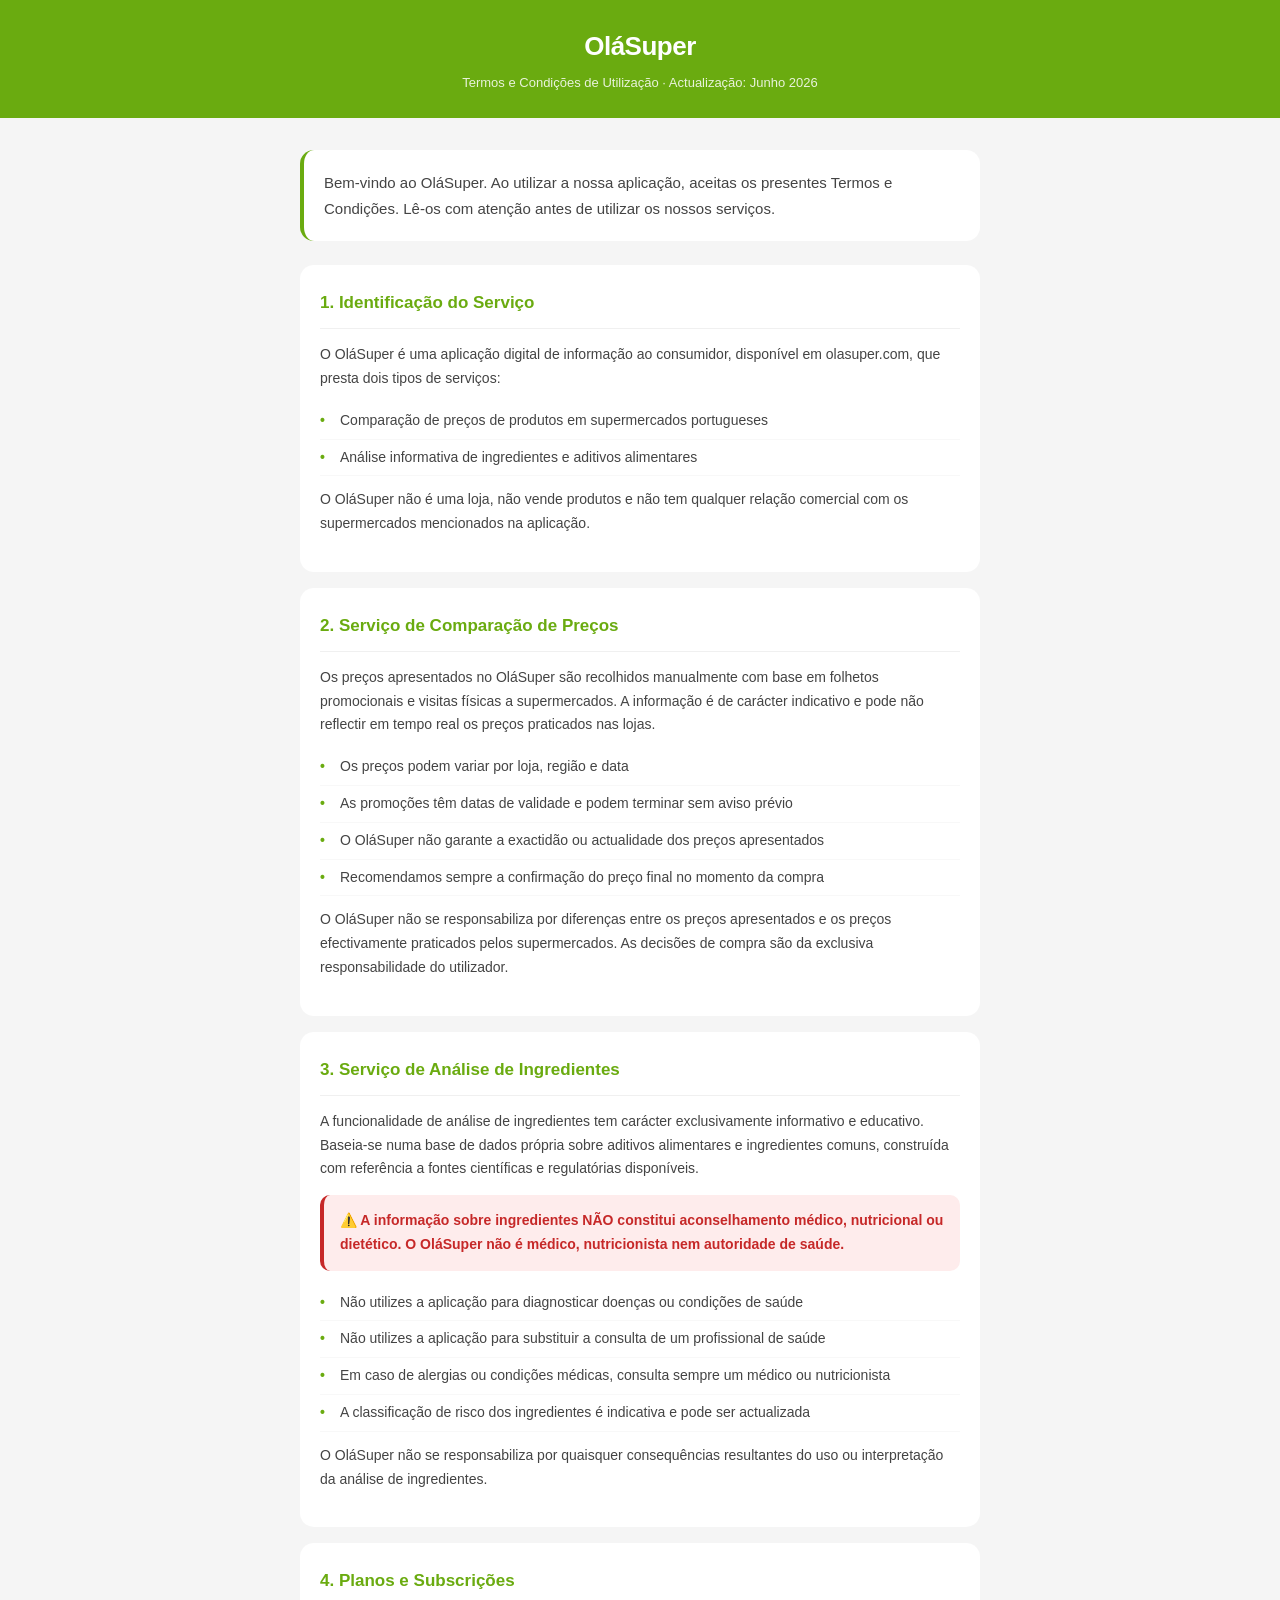
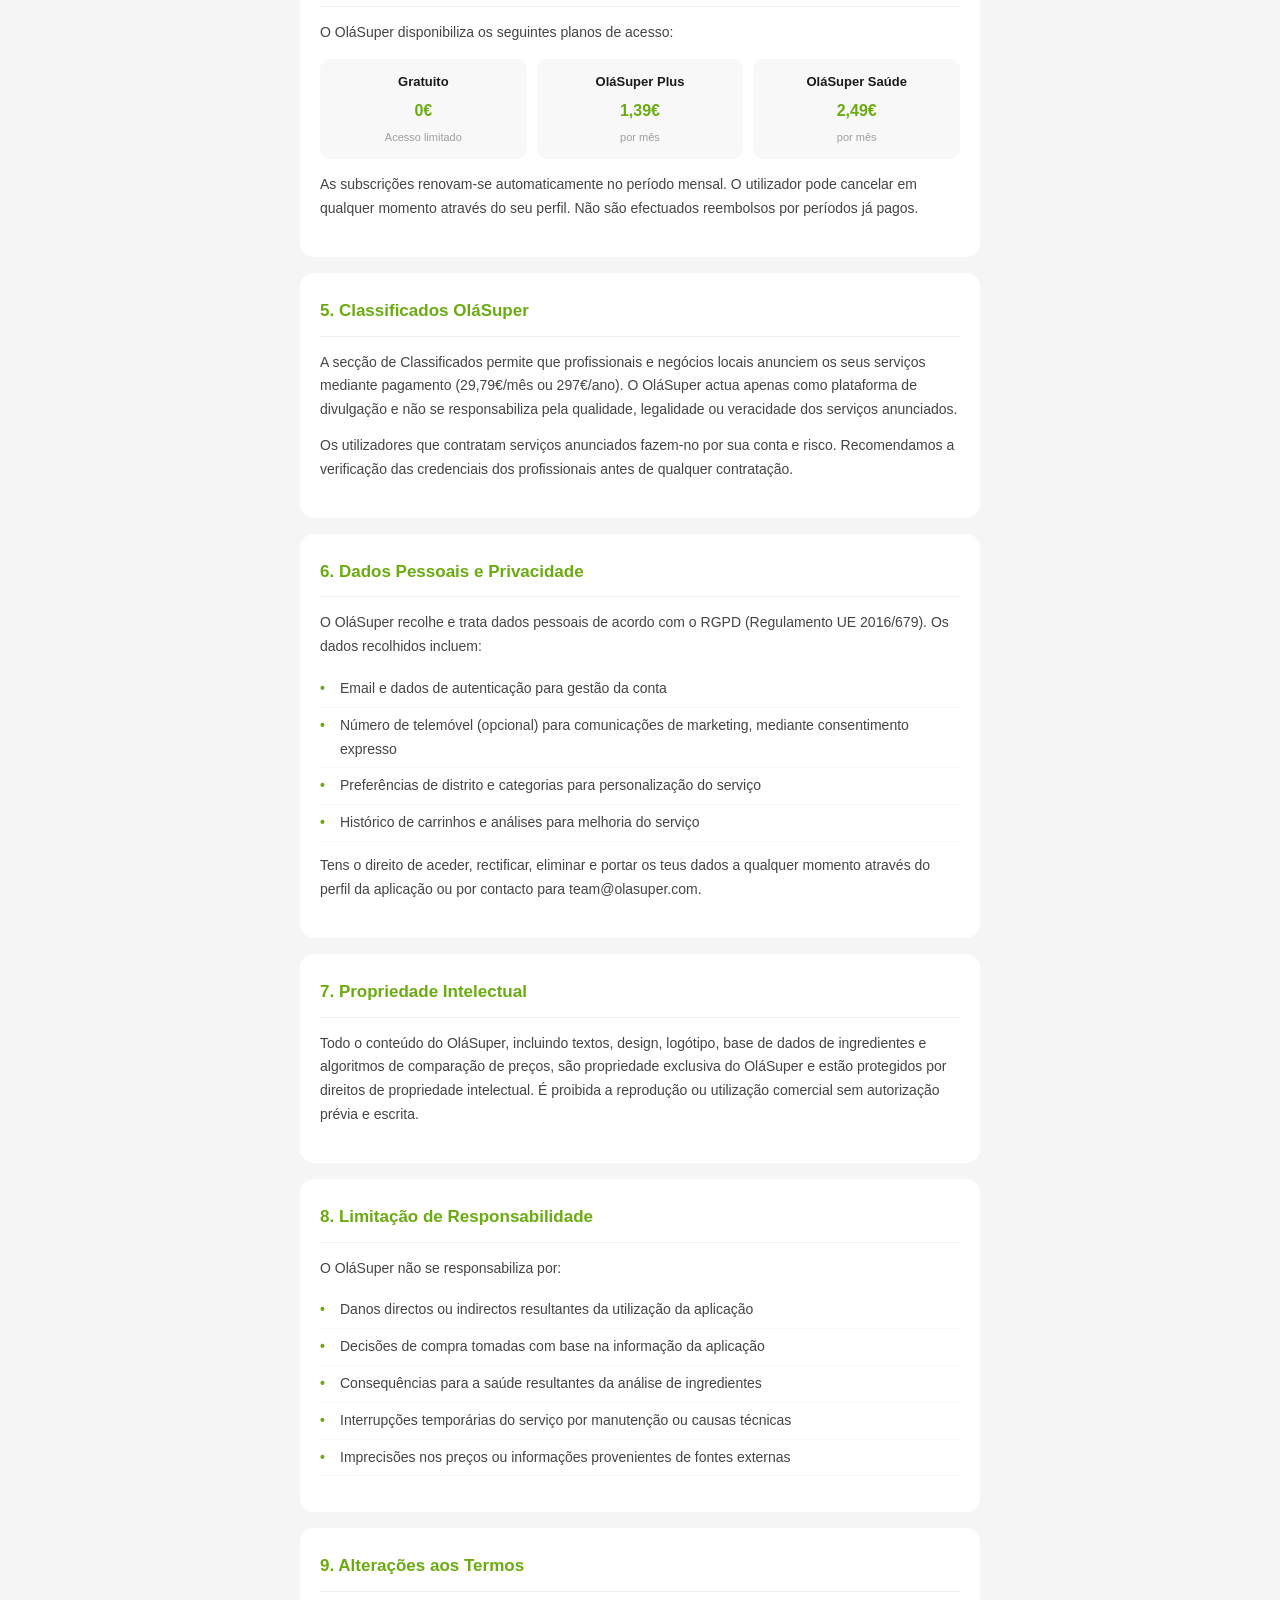
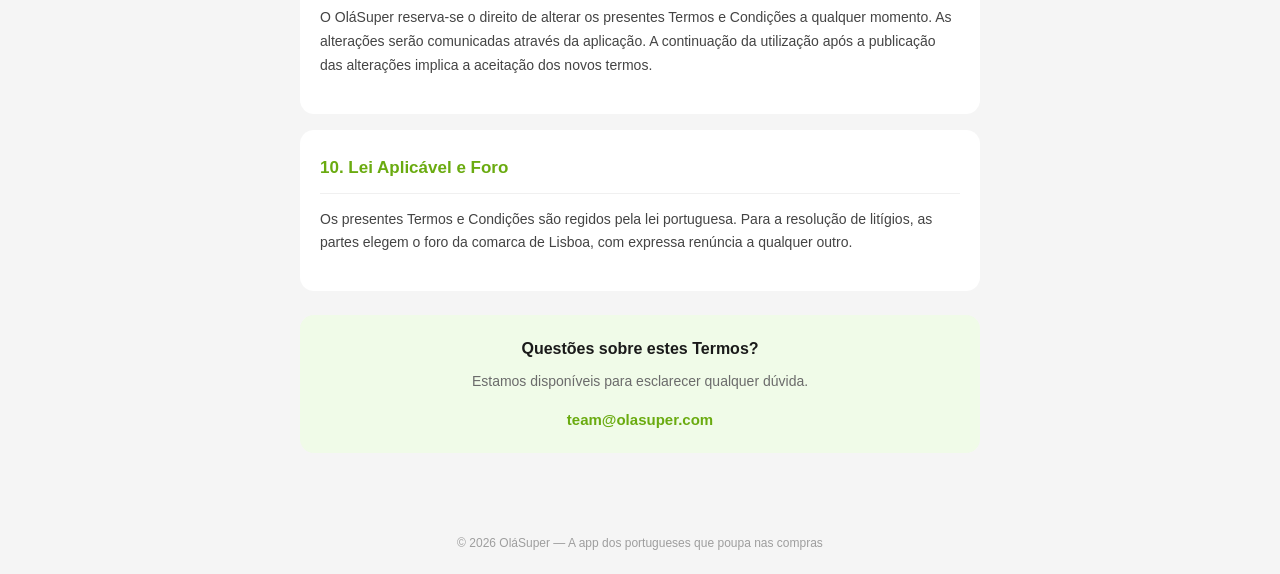
==== termos.html @ c7d16307 "Create termos.html" ====
<!DOCTYPE html>
<html lang="pt">
<head>
  <meta charset="UTF-8">
  <meta name="viewport" content="width=device-width, initial-scale=1.0">
  <title>Termos e Condições — OláSuper</title>
  <style>
    * { box-sizing: border-box; margin: 0; padding: 0; }
    body {
      font-family: -apple-system, BlinkMacSystemFont, 'Segoe UI', Arial, sans-serif;
      background: #F5F5F5;
      color: #1A1A1A;
      line-height: 1.7;
    }
    header {
      background: #6AAB10;
      padding: 24px 20px;
      text-align: center;
    }
    header h1 {
      color: white;
      font-size: 26px;
      font-weight: 800;
      letter-spacing: -0.5px;
    }
    header p {
      color: rgba(255,255,255,0.85);
      font-size: 13px;
      margin-top: 4px;
    }
    .container {
      max-width: 720px;
      margin: 0 auto;
      padding: 32px 20px 60px;
    }
    .intro {
      background: white;
      border-radius: 14px;
      padding: 20px;
      margin-bottom: 24px;
      font-size: 15px;
      color: #444;
      border-left: 4px solid #6AAB10;
    }
    .section {
      background: white;
      border-radius: 14px;
      padding: 24px 20px;
      margin-bottom: 16px;
    }
    .section h2 {
      font-size: 17px;
      font-weight: 700;
      color: #6AAB10;
      margin-bottom: 14px;
      padding-bottom: 10px;
      border-bottom: 1px solid #F0F0F0;
    }
    .section p {
      font-size: 14px;
      color: #444;
      margin-bottom: 12px;
    }
    .section ul {
      padding-left: 0;
      list-style: none;
      margin-bottom: 12px;
    }
    .section ul li {
      font-size: 14px;
      color: #444;
      padding: 6px 0 6px 20px;
      position: relative;
      border-bottom: 1px solid #F8F8F8;
    }
    .section ul li::before {
      content: "•";
      color: #6AAB10;
      font-weight: bold;
      position: absolute;
      left: 0;
    }
    .aviso {
      background: #FEECEC;
      border-radius: 10px;
      padding: 14px 16px;
      margin: 14px 0;
      border-left: 4px solid #C62828;
    }
    .aviso p {
      color: #C62828 !important;
      font-weight: 600;
      margin-bottom: 0 !important;
    }
    .planos {
      display: grid;
      grid-template-columns: 1fr 1fr 1fr;
      gap: 10px;
      margin: 14px 0;
    }
    .plano-card {
      background: #F8F8F8;
      border-radius: 10px;
      padding: 12px;
      text-align: center;
    }
    .plano-card .nome {
      font-size: 13px;
      font-weight: 700;
      color: #1A1A1A;
      margin-bottom: 4px;
    }
    .plano-card .preco {
      font-size: 16px;
      font-weight: 800;
      color: #6AAB10;
    }
    .plano-card .desc {
      font-size: 11px;
      color: #9E9E9E;
      margin-top: 4px;
    }
    .contacto {
      background: #F0FBE8;
      border-radius: 14px;
      padding: 20px;
      text-align: center;
      margin-top: 24px;
    }
    .contacto h3 {
      font-size: 16px;
      font-weight: 700;
      color: #1A1A1A;
      margin-bottom: 8px;
    }
    .contacto a {
      color: #6AAB10;
      text-decoration: none;
      font-weight: 600;
      font-size: 15px;
    }
    footer {
      text-align: center;
      padding: 20px;
      font-size: 12px;
      color: #9E9E9E;
    }
    @media (max-width: 480px) {
      .planos { grid-template-columns: 1fr; }
    }
  </style>
</head>
<body>

<header>
  <h1>OláSuper</h1>
  <p>Termos e Condições de Utilização · Actualização: Junho 2026</p>
</header>

<div class="container">

  <div class="intro">
    Bem-vindo ao OláSuper. Ao utilizar a nossa aplicação, aceitas os presentes Termos e Condições. Lê-os com atenção antes de utilizar os nossos serviços.
  </div>

  <!-- 1 -->
  <div class="section">
    <h2>1. Identificação do Serviço</h2>
    <p>O OláSuper é uma aplicação digital de informação ao consumidor, disponível em olasuper.com, que presta dois tipos de serviços:</p>
    <ul>
      <li>Comparação de preços de produtos em supermercados portugueses</li>
      <li>Análise informativa de ingredientes e aditivos alimentares</li>
    </ul>
    <p>O OláSuper não é uma loja, não vende produtos e não tem qualquer relação comercial com os supermercados mencionados na aplicação.</p>
  </div>

  <!-- 2 -->
  <div class="section">
    <h2>2. Serviço de Comparação de Preços</h2>
    <p>Os preços apresentados no OláSuper são recolhidos manualmente com base em folhetos promocionais e visitas físicas a supermercados. A informação é de carácter indicativo e pode não reflectir em tempo real os preços praticados nas lojas.</p>
    <ul>
      <li>Os preços podem variar por loja, região e data</li>
      <li>As promoções têm datas de validade e podem terminar sem aviso prévio</li>
      <li>O OláSuper não garante a exactidão ou actualidade dos preços apresentados</li>
      <li>Recomendamos sempre a confirmação do preço final no momento da compra</li>
    </ul>
    <p>O OláSuper não se responsabiliza por diferenças entre os preços apresentados e os preços efectivamente praticados pelos supermercados. As decisões de compra são da exclusiva responsabilidade do utilizador.</p>
  </div>

  <!-- 3 -->
  <div class="section">
    <h2>3. Serviço de Análise de Ingredientes</h2>
    <p>A funcionalidade de análise de ingredientes tem carácter exclusivamente informativo e educativo. Baseia-se numa base de dados própria sobre aditivos alimentares e ingredientes comuns, construída com referência a fontes científicas e regulatórias disponíveis.</p>
    <div class="aviso">
      <p>⚠️ A informação sobre ingredientes NÃO constitui aconselhamento médico, nutricional ou dietético. O OláSuper não é médico, nutricionista nem autoridade de saúde.</p>
    </div>
    <ul>
      <li>Não utilizes a aplicação para diagnosticar doenças ou condições de saúde</li>
      <li>Não utilizes a aplicação para substituir a consulta de um profissional de saúde</li>
      <li>Em caso de alergias ou condições médicas, consulta sempre um médico ou nutricionista</li>
      <li>A classificação de risco dos ingredientes é indicativa e pode ser actualizada</li>
    </ul>
    <p>O OláSuper não se responsabiliza por quaisquer consequências resultantes do uso ou interpretação da análise de ingredientes.</p>
  </div>

  <!-- 4 -->
  <div class="section">
    <h2>4. Planos e Subscrições</h2>
    <p>O OláSuper disponibiliza os seguintes planos de acesso:</p>
    <div class="planos">
      <div class="plano-card">
        <div class="nome">Gratuito</div>
        <div class="preco">0€</div>
        <div class="desc">Acesso limitado</div>
      </div>
      <div class="plano-card">
        <div class="nome">OláSuper Plus</div>
        <div class="preco">1,39€</div>
        <div class="desc">por mês</div>
      </div>
      <div class="plano-card">
        <div class="nome">OláSuper Saúde</div>
        <div class="preco">2,49€</div>
        <div class="desc">por mês</div>
      </div>
    </div>
    <p>As subscrições renovam-se automaticamente no período mensal. O utilizador pode cancelar em qualquer momento através do seu perfil. Não são efectuados reembolsos por períodos já pagos.</p>
  </div>

  <!-- 5 -->
  <div class="section">
    <h2>5. Classificados OláSuper</h2>
    <p>A secção de Classificados permite que profissionais e negócios locais anunciem os seus serviços mediante pagamento (29,79€/mês ou 297€/ano). O OláSuper actua apenas como plataforma de divulgação e não se responsabiliza pela qualidade, legalidade ou veracidade dos serviços anunciados.</p>
    <p>Os utilizadores que contratam serviços anunciados fazem-no por sua conta e risco. Recomendamos a verificação das credenciais dos profissionais antes de qualquer contratação.</p>
  </div>

  <!-- 6 -->
  <div class="section">
    <h2>6. Dados Pessoais e Privacidade</h2>
    <p>O OláSuper recolhe e trata dados pessoais de acordo com o RGPD (Regulamento UE 2016/679). Os dados recolhidos incluem:</p>
    <ul>
      <li>Email e dados de autenticação para gestão da conta</li>
      <li>Número de telemóvel (opcional) para comunicações de marketing, mediante consentimento expresso</li>
      <li>Preferências de distrito e categorias para personalização do serviço</li>
      <li>Histórico de carrinhos e análises para melhoria do serviço</li>
    </ul>
    <p>Tens o direito de aceder, rectificar, eliminar e portar os teus dados a qualquer momento através do perfil da aplicação ou por contacto para team@olasuper.com.</p>
  </div>

  <!-- 7 -->
  <div class="section">
    <h2>7. Propriedade Intelectual</h2>
    <p>Todo o conteúdo do OláSuper, incluindo textos, design, logótipo, base de dados de ingredientes e algoritmos de comparação de preços, são propriedade exclusiva do OláSuper e estão protegidos por direitos de propriedade intelectual. É proibida a reprodução ou utilização comercial sem autorização prévia e escrita.</p>
  </div>

  <!-- 8 -->
  <div class="section">
    <h2>8. Limitação de Responsabilidade</h2>
    <p>O OláSuper não se responsabiliza por:</p>
    <ul>
      <li>Danos directos ou indirectos resultantes da utilização da aplicação</li>
      <li>Decisões de compra tomadas com base na informação da aplicação</li>
      <li>Consequências para a saúde resultantes da análise de ingredientes</li>
      <li>Interrupções temporárias do serviço por manutenção ou causas técnicas</li>
      <li>Imprecisões nos preços ou informações provenientes de fontes externas</li>
    </ul>
  </div>

  <!-- 9 -->
  <div class="section">
    <h2>9. Alterações aos Termos</h2>
    <p>O OláSuper reserva-se o direito de alterar os presentes Termos e Condições a qualquer momento. As alterações serão comunicadas através da aplicação. A continuação da utilização após a publicação das alterações implica a aceitação dos novos termos.</p>
  </div>

  <!-- 10 -->
  <div class="section">
    <h2>10. Lei Aplicável e Foro</h2>
    <p>Os presentes Termos e Condições são regidos pela lei portuguesa. Para a resolução de litígios, as partes elegem o foro da comarca de Lisboa, com expressa renúncia a qualquer outro.</p>
  </div>

  <!-- Contacto -->
  <div class="contacto">
    <h3>Questões sobre estes Termos?</h3>
    <p style="font-size:14px; color:#6B6B6B; margin: 8px 0 12px;">Estamos disponíveis para esclarecer qualquer dúvida.</p>
    <a href="mailto:team@olasuper.com">team@olasuper.com</a>
  </div>

</div>

<footer>
  © 2026 OláSuper — A app dos portugueses que poupa nas compras
</footer>

</body>
</html>
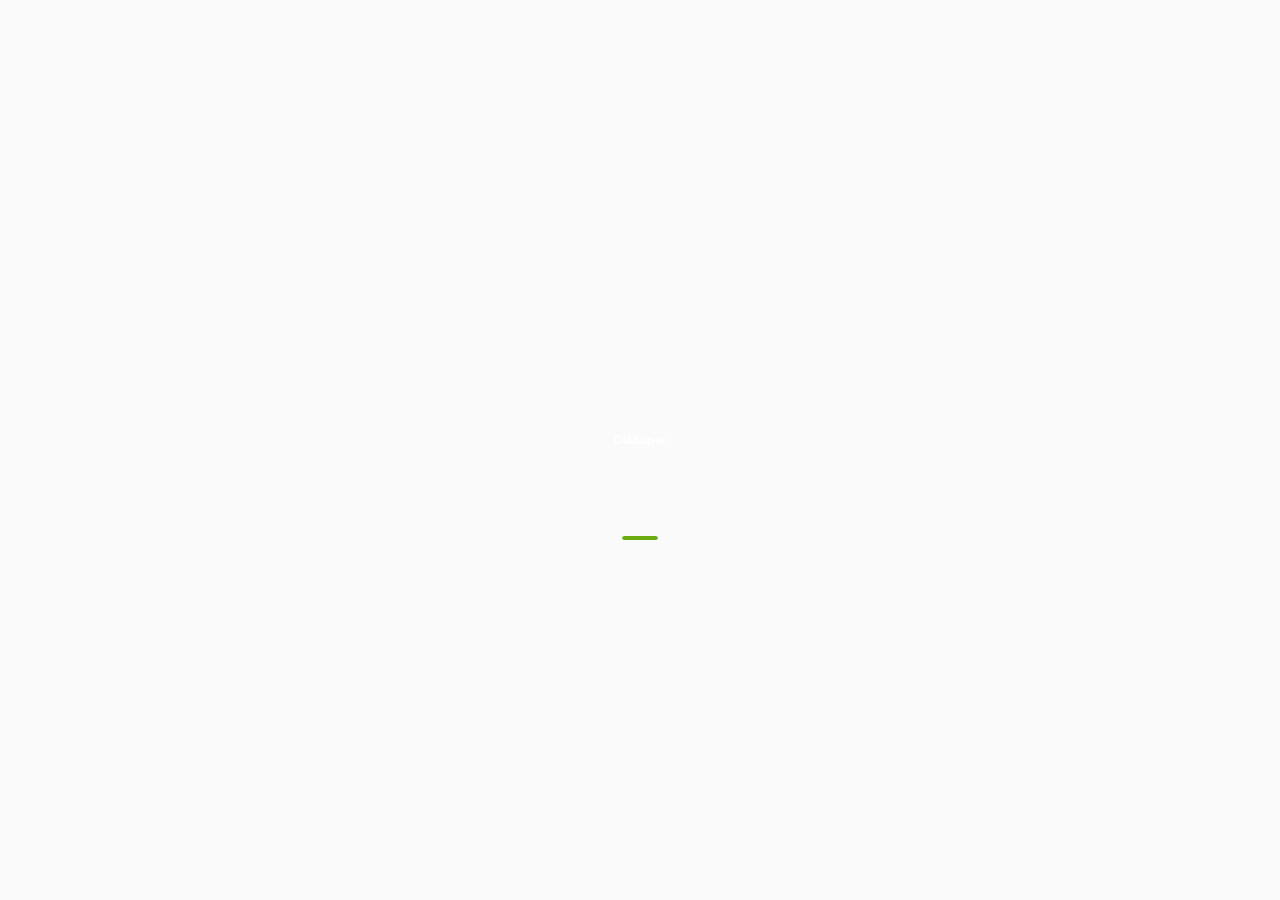
==== commit 869b1f18: "Rename OlaSuper_v4_corrigido (14).html to termos.html" ====
--- a/termos.html
+++ b/termos.html
@@ -1,295 +1,188 @@
 <!DOCTYPE html>
-<html lang="pt">
+<html>
 <head>
-  <meta charset="UTF-8">
-  <meta name="viewport" content="width=device-width, initial-scale=1.0">
-  <title>Termos e Condições — OláSuper</title>
+  <meta charset="utf-8">
+  <title>OláSuper v4</title>
   <style>
-    * { box-sizing: border-box; margin: 0; padding: 0; }
-    body {
-      font-family: -apple-system, BlinkMacSystemFont, 'Segoe UI', Arial, sans-serif;
-      background: #F5F5F5;
-      color: #1A1A1A;
-      line-height: 1.7;
-    }
-    header {
-      background: #6AAB10;
-      padding: 24px 20px;
-      text-align: center;
-    }
-    header h1 {
-      color: white;
-      font-size: 26px;
-      font-weight: 800;
-      letter-spacing: -0.5px;
-    }
-    header p {
-      color: rgba(255,255,255,0.85);
-      font-size: 13px;
-      margin-top: 4px;
-    }
-    .container {
-      max-width: 720px;
-      margin: 0 auto;
-      padding: 32px 20px 60px;
-    }
-    .intro {
-      background: white;
-      border-radius: 14px;
-      padding: 20px;
-      margin-bottom: 24px;
-      font-size: 15px;
-      color: #444;
-      border-left: 4px solid #6AAB10;
-    }
-    .section {
-      background: white;
-      border-radius: 14px;
-      padding: 24px 20px;
-      margin-bottom: 16px;
-    }
-    .section h2 {
-      font-size: 17px;
-      font-weight: 700;
-      color: #6AAB10;
-      margin-bottom: 14px;
-      padding-bottom: 10px;
-      border-bottom: 1px solid #F0F0F0;
-    }
-    .section p {
-      font-size: 14px;
-      color: #444;
-      margin-bottom: 12px;
-    }
-    .section ul {
-      padding-left: 0;
-      list-style: none;
-      margin-bottom: 12px;
-    }
-    .section ul li {
-      font-size: 14px;
-      color: #444;
-      padding: 6px 0 6px 20px;
-      position: relative;
-      border-bottom: 1px solid #F8F8F8;
-    }
-    .section ul li::before {
-      content: "•";
-      color: #6AAB10;
-      font-weight: bold;
-      position: absolute;
-      left: 0;
-    }
-    .aviso {
-      background: #FEECEC;
-      border-radius: 10px;
-      padding: 14px 16px;
-      margin: 14px 0;
-      border-left: 4px solid #C62828;
-    }
-    .aviso p {
-      color: #C62828 !important;
-      font-weight: 600;
-      margin-bottom: 0 !important;
-    }
-    .planos {
-      display: grid;
-      grid-template-columns: 1fr 1fr 1fr;
-      gap: 10px;
-      margin: 14px 0;
-    }
-    .plano-card {
-      background: #F8F8F8;
-      border-radius: 10px;
-      padding: 12px;
-      text-align: center;
-    }
-    .plano-card .nome {
-      font-size: 13px;
-      font-weight: 700;
-      color: #1A1A1A;
-      margin-bottom: 4px;
-    }
-    .plano-card .preco {
-      font-size: 16px;
-      font-weight: 800;
-      color: #6AAB10;
-    }
-    .plano-card .desc {
-      font-size: 11px;
-      color: #9E9E9E;
-      margin-top: 4px;
-    }
-    .contacto {
-      background: #F0FBE8;
-      border-radius: 14px;
-      padding: 20px;
-      text-align: center;
-      margin-top: 24px;
-    }
-    .contacto h3 {
-      font-size: 16px;
-      font-weight: 700;
-      color: #1A1A1A;
-      margin-bottom: 8px;
-    }
-    .contacto a {
-      color: #6AAB10;
-      text-decoration: none;
-      font-weight: 600;
-      font-size: 15px;
-    }
-    footer {
-      text-align: center;
-      padding: 20px;
-      font-size: 12px;
-      color: #9E9E9E;
-    }
-    @media (max-width: 480px) {
-      .planos { grid-template-columns: 1fr; }
-    }
+    * { margin: 0; padding: 0; box-sizing: border-box; }
+    body { background: #6AAB10; display: flex; align-items: center; justify-content: center; min-height: 100vh; font-family: -apple-system, BlinkMacSystemFont, sans-serif; }
+    #__bundler_loading { position: fixed; bottom: 20px; right: 20px; font: 13px/1.4 -apple-system, BlinkMacSystemFont, sans-serif; color: #666; background: #fff; padding: 8px 14px; border-radius: 8px; box-shadow: 0 1px 4px rgba(0,0,0,0.12); z-index: 10000; }
+    #__bundler_thumbnail { position: fixed; inset: 0; width: 100%; height: 100%; display: flex; align-items: center; justify-content: center; background: #6AAB10; z-index: 9999; }
+    #__bundler_thumbnail svg { width: 100%; height: 100%; object-fit: contain; }
+    #__bundler_placeholder { color: #999; font-size: 14px; }
   </style>
+  <noscript>
+    <style>#__bundler_loading { display: none; }</style>
+    <div style="position:fixed;bottom:12px;left:12px;font:13px/1.4 -apple-system,BlinkMacSystemFont,sans-serif;color:#999;background:rgba(255,255,255,0.9);padding:6px 12px;border-radius:6px;box-shadow:0 1px 4px rgba(0,0,0,0.08);z-index:10000;">
+      This page requires JavaScript to display.
+    </div>
+  </noscript>
 </head>
 <body>
+  <div id="__bundler_thumbnail">
+    <svg viewBox="0 0 400 400" xmlns="http://www.w3.org/2000/svg">
+      <!-- OláSuper logo icon: shopping basket with checkmark -->
+      <rect width="400" height="400" fill="#6AAB10"></rect>
+      <!-- basket body -->
+      <path d="M120 170 L280 170 L258 290 H142 Z" fill="rgba(255,255,255,0.25)" stroke="white" stroke-width="10" stroke-linejoin="round"></path>
+      <!-- basket handles -->
+      <path d="M158 170 L182 110 L206 170" stroke="white" stroke-width="10" stroke-linecap="round" stroke-linejoin="round" fill="none"></path>
+      <path d="M206 170 L230 110 L254 170" stroke="white" stroke-width="10" stroke-linecap="round" stroke-linejoin="round" fill="none"></path>
+      <!-- checkmark -->
+      <path d="M160 228 L188 260 L248 210" stroke="white" stroke-width="12" stroke-linecap="round" stroke-linejoin="round" fill="none"></path>
+      <!-- app name -->
+      <text x="200" y="345" text-anchor="middle" font-family="system-ui, sans-serif" font-weight="800" font-size="32" fill="white" letter-spacing="-1">OláSuper</text>
+    </svg>
+  </div>
+  <div id="__bundler_loading">Unpacking...</div>
 
-<header>
-  <h1>OláSuper</h1>
-  <p>Termos e Condições de Utilização · Actualização: Junho 2026</p>
-</header>
+  <script>
+    
+document.addEventListener('DOMContentLoaded', async function() {
+  const loading = document.getElementById('__bundler_loading');
+  function setStatus(msg) { if (loading) loading.textContent = msg; }
 
-<div class="container">
+  // Error sink persists across replaceWith since it's on window, not the DOM.
+  window.addEventListener('error', function(e) {
+    var p = document.body || document.documentElement;
+    var d = document.getElementById('__bundler_err') || p.appendChild(document.createElement('div'));
+    d.id = '__bundler_err';
+    d.style.cssText = 'position:fixed;bottom:12px;left:12px;right:12px;font:12px/1.4 ui-monospace,monospace;background:#2a1215;color:#ff8a80;padding:10px 14px;border-radius:8px;border:1px solid #5c2b2e;z-index:99999;white-space:pre-wrap;max-height:40vh;overflow:auto';
+    d.textContent = (d.textContent ? d.textContent + String.fromCharCode(10) : '') +
+      '[bundle] ' + (e.message || e.type) +
+      (e.filename ? ' (' + e.filename.slice(0, 60) + ':' + e.lineno + ')' : '');
+  }, true);
 
-  <div class="intro">
-    Bem-vindo ao OláSuper. Ao utilizar a nossa aplicação, aceitas os presentes Termos e Condições. Lê-os com atenção antes de utilizar os nossos serviços.
-  </div>
+  try {
+    const manifestEl = document.querySelector('script[type="__bundler/manifest"]');
+    const templateEl = document.querySelector('script[type="__bundler/template"]');
+    if (!manifestEl || !templateEl) {
+      setStatus('Error: missing bundle data');
+      console.error('[bundler] Missing script tags — manifestEl:', !!manifestEl, 'templateEl:', !!templateEl);
+      return;
+    }
 
-  <!-- 1 -->
-  <div class="section">
-    <h2>1. Identificação do Serviço</h2>
-    <p>O OláSuper é uma aplicação digital de informação ao consumidor, disponível em olasuper.com, que presta dois tipos de serviços:</p>
-    <ul>
-      <li>Comparação de preços de produtos em supermercados portugueses</li>
-      <li>Análise informativa de ingredientes e aditivos alimentares</li>
-    </ul>
-    <p>O OláSuper não é uma loja, não vende produtos e não tem qualquer relação comercial com os supermercados mencionados na aplicação.</p>
-  </div>
+    const manifest = JSON.parse(manifestEl.textContent);
+    let template = JSON.parse(templateEl.textContent);
 
-  <!-- 2 -->
-  <div class="section">
-    <h2>2. Serviço de Comparação de Preços</h2>
-    <p>Os preços apresentados no OláSuper são recolhidos manualmente com base em folhetos promocionais e visitas físicas a supermercados. A informação é de carácter indicativo e pode não reflectir em tempo real os preços praticados nas lojas.</p>
-    <ul>
-      <li>Os preços podem variar por loja, região e data</li>
-      <li>As promoções têm datas de validade e podem terminar sem aviso prévio</li>
-      <li>O OláSuper não garante a exactidão ou actualidade dos preços apresentados</li>
-      <li>Recomendamos sempre a confirmação do preço final no momento da compra</li>
-    </ul>
-    <p>O OláSuper não se responsabiliza por diferenças entre os preços apresentados e os preços efectivamente praticados pelos supermercados. As decisões de compra são da exclusiva responsabilidade do utilizador.</p>
-  </div>
+    const uuids = Object.keys(manifest);
+    setStatus('Unpacking ' + uuids.length + ' assets...');
 
-  <!-- 3 -->
-  <div class="section">
-    <h2>3. Serviço de Análise de Ingredientes</h2>
-    <p>A funcionalidade de análise de ingredientes tem carácter exclusivamente informativo e educativo. Baseia-se numa base de dados própria sobre aditivos alimentares e ingredientes comuns, construída com referência a fontes científicas e regulatórias disponíveis.</p>
-    <div class="aviso">
-      <p>⚠️ A informação sobre ingredientes NÃO constitui aconselhamento médico, nutricional ou dietético. O OláSuper não é médico, nutricionista nem autoridade de saúde.</p>
-    </div>
-    <ul>
-      <li>Não utilizes a aplicação para diagnosticar doenças ou condições de saúde</li>
-      <li>Não utilizes a aplicação para substituir a consulta de um profissional de saúde</li>
-      <li>Em caso de alergias ou condições médicas, consulta sempre um médico ou nutricionista</li>
-      <li>A classificação de risco dos ingredientes é indicativa e pode ser actualizada</li>
-    </ul>
-    <p>O OláSuper não se responsabiliza por quaisquer consequências resultantes do uso ou interpretação da análise de ingredientes.</p>
-  </div>
+    const blobUrls = {};
+    await Promise.all(uuids.map(async (uuid) => {
+      const entry = manifest[uuid];
+      try {
+        const binaryStr = atob(entry.data);
+        const bytes = new Uint8Array(binaryStr.length);
+        for (let i = 0; i < binaryStr.length; i++) bytes[i] = binaryStr.charCodeAt(i);
 
-  <!-- 4 -->
-  <div class="section">
-    <h2>4. Planos e Subscrições</h2>
-    <p>O OláSuper disponibiliza os seguintes planos de acesso:</p>
-    <div class="planos">
-      <div class="plano-card">
-        <div class="nome">Gratuito</div>
-        <div class="preco">0€</div>
-        <div class="desc">Acesso limitado</div>
-      </div>
-      <div class="plano-card">
-        <div class="nome">OláSuper Plus</div>
-        <div class="preco">1,39€</div>
-        <div class="desc">por mês</div>
-      </div>
-      <div class="plano-card">
-        <div class="nome">OláSuper Saúde</div>
-        <div class="preco">2,49€</div>
-        <div class="desc">por mês</div>
-      </div>
-    </div>
-    <p>As subscrições renovam-se automaticamente no período mensal. O utilizador pode cancelar em qualquer momento através do seu perfil. Não são efectuados reembolsos por períodos já pagos.</p>
-  </div>
+        let finalBytes = bytes;
+        if (entry.compressed) {
+          if (typeof DecompressionStream !== 'undefined') {
+            const ds = new DecompressionStream('gzip');
+            const writer = ds.writable.getWriter();
+            const reader = ds.readable.getReader();
+            writer.write(bytes);
+            writer.close();
+            const chunks = [];
+            let totalLen = 0;
+            while (true) {
+              const { done, value } = await reader.read();
+              if (done) break;
+              chunks.push(value);
+              totalLen += value.length;
+            }
+            finalBytes = new Uint8Array(totalLen);
+            let offset = 0;
+            for (const chunk of chunks) { finalBytes.set(chunk, offset); offset += chunk.length; }
+          } else {
+            console.warn('DecompressionStream not available, asset ' + uuid + ' may not render');
+          }
+        }
 
-  <!-- 5 -->
-  <div class="section">
-    <h2>5. Classificados OláSuper</h2>
-    <p>A secção de Classificados permite que profissionais e negócios locais anunciem os seus serviços mediante pagamento (29,79€/mês ou 297€/ano). O OláSuper actua apenas como plataforma de divulgação e não se responsabiliza pela qualidade, legalidade ou veracidade dos serviços anunciados.</p>
-    <p>Os utilizadores que contratam serviços anunciados fazem-no por sua conta e risco. Recomendamos a verificação das credenciais dos profissionais antes de qualquer contratação.</p>
-  </div>
+        blobUrls[uuid] = URL.createObjectURL(new Blob([finalBytes], { type: entry.mime }));
+      } catch (err) {
+        console.error('Failed to decode asset ' + uuid + ':', err);
+        blobUrls[uuid] = URL.createObjectURL(new Blob([], { type: entry.mime }));
+      }
+    }));
 
-  <!-- 6 -->
-  <div class="section">
-    <h2>6. Dados Pessoais e Privacidade</h2>
-    <p>O OláSuper recolhe e trata dados pessoais de acordo com o RGPD (Regulamento UE 2016/679). Os dados recolhidos incluem:</p>
-    <ul>
-      <li>Email e dados de autenticação para gestão da conta</li>
-      <li>Número de telemóvel (opcional) para comunicações de marketing, mediante consentimento expresso</li>
-      <li>Preferências de distrito e categorias para personalização do serviço</li>
-      <li>Histórico de carrinhos e análises para melhoria do serviço</li>
-    </ul>
-    <p>Tens o direito de aceder, rectificar, eliminar e portar os teus dados a qualquer momento através do perfil da aplicação ou por contacto para team@olasuper.com.</p>
-  </div>
+    const extResEl = document.querySelector('script[type="__bundler/ext_resources"]');
+    const extResources = extResEl ? JSON.parse(extResEl.textContent) : [];
+    const resourceMap = {};
+    for (const entry of extResources) {
+      if (blobUrls[entry.uuid]) resourceMap[entry.id] = blobUrls[entry.uuid];
+    }
 
-  <!-- 7 -->
-  <div class="section">
-    <h2>7. Propriedade Intelectual</h2>
-    <p>Todo o conteúdo do OláSuper, incluindo textos, design, logótipo, base de dados de ingredientes e algoritmos de comparação de preços, são propriedade exclusiva do OláSuper e estão protegidos por direitos de propriedade intelectual. É proibida a reprodução ou utilização comercial sem autorização prévia e escrita.</p>
-  </div>
+    setStatus('Rendering...');
+    for (const uuid of uuids) template = template.split(uuid).join(blobUrls[uuid]);
 
-  <!-- 8 -->
-  <div class="section">
-    <h2>8. Limitação de Responsabilidade</h2>
-    <p>O OláSuper não se responsabiliza por:</p>
-    <ul>
-      <li>Danos directos ou indirectos resultantes da utilização da aplicação</li>
-      <li>Decisões de compra tomadas com base na informação da aplicação</li>
-      <li>Consequências para a saúde resultantes da análise de ingredientes</li>
-      <li>Interrupções temporárias do serviço por manutenção ou causas técnicas</li>
-      <li>Imprecisões nos preços ou informações provenientes de fontes externas</li>
-    </ul>
-  </div>
+    // Strip integrity + crossorigin — blob URLs from a file:// document inherit
+    // a null origin, so crossorigin forces a CORS fetch that SRI then rejects.
+    // The manifest bytes are ours; SRI protects against CDN compromise, not this.
+    template = template.replace(/\s+integrity="[^"]*"/gi, '').replace(/\s+crossorigin="[^"]*"/gi, '');
 
-  <!-- 9 -->
-  <div class="section">
-    <h2>9. Alterações aos Termos</h2>
-    <p>O OláSuper reserva-se o direito de alterar os presentes Termos e Condições a qualquer momento. As alterações serão comunicadas através da aplicação. A continuação da utilização após a publicação das alterações implica a aceitação dos novos termos.</p>
-  </div>
+    const resourceScript = '<script>window.__resources = ' +
+      JSON.stringify(resourceMap).split('</' + 'script>').join('<\\/' + 'script>') +
+      ';</' + 'script>';
+    // Inject after <head> so the DOCTYPE stays first; prepending the script
+    // would push the parser into quirks mode. DOMParser always emits a <head>
+    // (synthesizing one if the source HTML omitted it) but may carry
+    // attributes through, so match the full opening tag. slice() rather than
+    // replace() keeps us clear of $-pattern substitution in resourceScript.
+    const headOpen = template.match(/<head[^>]*>/i);
+    if (headOpen) {
+      const i = headOpen.index + headOpen[0].length;
+      template = template.slice(0, i) + resourceScript + template.slice(i);
+    }
 
-  <!-- 10 -->
-  <div class="section">
-    <h2>10. Lei Aplicável e Foro</h2>
-    <p>Os presentes Termos e Condições são regidos pela lei portuguesa. Para a resolução de litígios, as partes elegem o foro da comarca de Lisboa, com expressa renúncia a qualquer outro.</p>
-  </div>
+    // Parse the template and swap the root element. Scripts inserted via
+    // DOMParser/replaceWith are inert per spec — re-create each with
+    // createElement so they execute, awaiting onload for src scripts to
+    // preserve ordering (React before ReactDOM before Babel before text/babel).
+    const doc = new DOMParser().parseFromString(template, 'text/html');
+    document.documentElement.replaceWith(doc.documentElement);
+    const dead = Array.from(document.scripts);
+    for (const old of dead) {
+      const s = document.createElement('script');
+      for (const a of old.attributes) s.setAttribute(a.name, a.value);
+      s.textContent = old.textContent;
+      // text/babel scripts with a src: fetch and inline. transformScriptTags
+      // does XHR against the src, but blob:null/ from a file:// origin is
+      // silently dropped. Inlining makes it a plain inline babel script,
+      // which transformScriptTags handles unconditionally.
+      if ((s.type === 'text/babel' || s.type === 'text/jsx') && s.src) {
+        const r = await fetch(s.src);
+        s.textContent = await r.text();
+        s.removeAttribute('src');
+      }
+      const p = s.src ? new Promise(function(r) { s.onload = s.onerror = r; }) : null;
+      old.replaceWith(s);
+      if (p) await p;
+    }
+    // Babel standalone auto-transforms type=text/babel on DOMContentLoaded,
+    // which fired before we swapped the document. Trigger manually if present.
+    if (window.Babel && typeof window.Babel.transformScriptTags === 'function') {
+      window.Babel.transformScriptTags();
+    }
+  } catch (err) {
+    setStatus('Error unpacking: ' + err.message);
+    console.error('Bundle unpack error:', err);
+  }
+});
 
-  <!-- Contacto -->
-  <div class="contacto">
-    <h3>Questões sobre estes Termos?</h3>
-    <p style="font-size:14px; color:#6B6B6B; margin: 8px 0 12px;">Estamos disponíveis para esclarecer qualquer dúvida.</p>
-    <a href="mailto:team@olasuper.com">team@olasuper.com</a>
-  </div>
+  </script>
 
-</div>
+  <script type="__bundler/manifest">
+{"66a6d7ef-8c8c-4dd5-950d-6e788bfc0c84":{"mime":"text/javascript","compressed":true,"data":"H4sIAAAAAAAACuy9eXvbRpYv/L8/RcW3Y5I2BcXO9CxSKxlFlrs18XYlOZm+bl+pSBRJRCDARoGS2Ym/+33OUisKlOw4PT3vO36e7ohAodZTp06d5Xd2Hz68Jx6Kfy+Lqaq0EqdKTlt40sAfWa6uVVmvlqpqs5/[base64]/gLfR5VlQqH4hvTV1D/n4k9lydVIyqNL3ASulFJpe5+JZ/DN8OuIrBO6+HUBv3WxwI/uOXX4RW5cwW4wIZLqI4ED9/GI32730YwoSMhTcBtpM/i8FaK6Hbppi2g/1794S4lg1RwQ+q0VD6QAwe/2v2dfaY3u/[base64]/er0/PB5/2cwx7KMv3p2evjH7c3NGjlPtXd2fnpydH7x4tXT4/6PaSkvlnWuOv09ffXs5Pnx6ZYeNzUsVpP48oeTp7d8eQ0rGn959Orl+fF/bhnstK5a9b4z1mevTn88PH16cXr8bMtE1c2NbPKLRs06c/Xm7DWwii0TtdYrYDK9Xz4/OdvSb/P5RVnoTu9fHL941f/pUi3r+Ivnh//nz/1flPJvm/iLV8+enR2dHh+/7P+sns30tFGqct++OPzzd8cXJ+fHp4fnr04vzv784rtXz93HRasa2daNKf7s8M1/JkoP/v3fTckBFLWcZa7aE37xrBou5Wai8PekVMRlhShmInyBfLFal8jPDJsNCnzh8WJTjRCNatdNhV/u46MP9/A/0G/3fVs34qBn2A8ehA29TRZ7B/0Ky6Wm5d3+PTu+ziiwFwH774wjKBwMKBooPt2Fc1uIh+J7pVZatI2cXtHZp8R03TSqgkNRr2Q7Xagmw7K7Pnc/okJPbRk4L7A5rhoq//eialVTydI+gJGJn6mGermqK1W1H/jtLv6XW9/D/kJ39+/a3wl0ZKDhdJgV83UjkaT0eroQUotFfSPKupoLWYn1Kpetogr1ol6XuaD9mItZ3cASFK2olMrhEOof/HfQ4BG2ZkffNrLSBbQcjSD++HDa/u+1Wiv7ZTDwMU3lrnjDJ1KjVk2dr6dKTNRCXhd1A8O/xDGr/A0OSF+CUFOquZxuQNJQGVGUxo4W1fw5vtoTM1lqRU3kRX4GNaxLRW+pKi7zUfNf31SGVKjsefwSRDb8wiy9uFnUZgXqm0rIauNeQlnZCtnwSnFV5UZMFBz4IAW0zXraqrx/jV5hu78pbdomn6rJes7tPmvkEtf2g+GF/PHx+7aRZ62cXpkiZmNaLqhVXGqo4U+z583O760RSxsewDuePkr3M+u2KA5cf8LWXft36wH1ASYL6BlLiWK5IpmI9mhRAW9WuZhsAopqFIj1QFT3tvV+rsxqU+1mSm/5Bgsf5rmq8vUyGK8bKiyc5koHAxzBYZ4DD1EwZtHWKzHDMd8s4FIBL2hkQOtEp9eyLGBP5fe4UmDx6ZkbeXNLzT466JlkO7nQp6cKdn2rSGZWbkLNDO7olZoWs2IaTf29e95A4ZU4uOMs7/ujgS+TfYcXwxGcgIOBI4fw5PKp1R1Qu2Lnc/4zG1VVcAKfTeuVOnx9AqsOfA4X9vj9SjUFTk0pjhoF83l8DUv5J1nlpRKHr0+yoJojOV0ovh7YqoIS5/Y4OG/kFKjBb/FlLa4q4HuT9VyPxWRtTp2VamZ1s5QVXEGVbotqHg6AePWfCqDecBD4Wot1pVv460Je10UOd+dnsizhFiRmSrbrBi/Az4qJami2dbuezTJxUrVAMnjmUFNED2JaN0os1XKiGryaLeG3krooNyIHYhGazhHoK9ZYaL1WGpp5evyDmKyLMtdZOAykstTMnOMBc7Mopgvq5FCPTAOKqVrc1M1VFnDgM7zwnTBn15bvp0WWvZ7n48433km/1/ei+xWePXvdR/bk8DoX9TzrPVDSL/ZvqakrdKQe+7tvshFTWZpruNKw+O2izjW8keI7OVGlWJXreVFl+AV9dlKJ16evnoohyFGVWMnplZwrLW6KdlGvWyGnU6WxUiIrcwrrEV/x24XawJkvSjVrQXCzD4pKt0rmuOKWV9/IphriXmnj49GxIxDqhkAkFyVuF9nM17BndVaqat4uxvAEqAXUD4dNIzdDLPmNeCy+pY92xGOxJ74ajcXFldqIA/F4n/76A76nH48e+UxQYK1vsdSOePzObxifvtu3ZS1PFGLVFFX7o2yqopoPBzC+wVjQCKmfo+hcvUf/s1OimqZuPm5Ontx9Up54s/IkmpYnbl6e8MQ84Z+9U/MkPTdP7jI5ONK7zI4/PUEVJSgoowqMrMiaqelCVnNUMIEyqqznxXQsNvVaLFGHeSOrFsgZVFHmO7pfoIBal+rHol3gkflUXWc3NzfZTxro+kaVZRYszlZB8iO4xL5XnxFe7igGDUfBuU5f4/15MAqJZylbOOAHX+qBWymmGPgPaGamsh2+xTrejQJ5RemyqNqdvNBwCuxU6j2o1ypFauMdwxR2tZypHVBJVfOdaa2aaSyyQEswv8+oQ9z0Uq48bWXRqqXfeRY7zrBaems7N8LT50g2arYu98TpS+/WkSu4IWpRV0QKq0bNivemN2FPsnWlF8WsHQ6Y0vbEQDzieaNGflTI/CropCyh/roatAL1qatGyRx5aCZXq3IzYg013n2mEsoULTcMvLpR8kqLk+N/2xOLtl3pvd3dedEu1pNsWi93Z6xi38XZ3aVzeffx1//8+CtXx12XpKp36CYK/d4p6/mchRP494wnHfR5bQ0XKup/BkfJkPfDW9x078Zmf4yjuRtFNxdY57zIYSLPWtkquqE+q5s31bJeV63K7XWNL1zxAfGyrlfD1XpSFtMTkIuqqRrj6aaal57U7e/DC3u7RAVQ+HHmvfQ3m726vqQ9G1Ty4IEY+g8y0K+UcoNlf/klKJxV2C0Qm+mcLqV2+wyauiGy+h7PorDdR+J+dl888gYY7Ok7TuVb18K77u7pyPJ06Nw/[base64]/QSfwVBz+hLAuEZdgn1JFRMeUqTo4WaXmlxs1AtqPzqBtcSuSEOUxetr90ptF1jq2VZyUYujZoF5vhDtLlQbVSYHzfKnrBwEXL1MBf/eVLXpZLVB3HerBUQOLc4ptuEqKGnN4VWXheausXrsX0yK5wiaJeVZi+onj1PLxB2tKOCtfc/IT6M78Vz96xupkq7lcjYosnarwp5uyiq6/pK5TDFFVB/ofmKCARoqpqqppVF1W5oS90olI8fPqzq9uFDoEkpnr56QbpISQyZPzU1/BnkF7mxc4s7FtcRGwbxBpql+nW9BLpXK7C4gSKhZdWf7Y9Z8YHmfbGQmgQnUOqsW3GpUdCADXgjiQPgHsnjjuGc3BRliWVoNsQlTZLdFESll5ZFYHkqa+q5tH36sShL/gCty+7N04IVp5dxLz6WSmmaaCUbRdfTDsl/awjpA44d7+JHOAlCzlrVhBuHiKS7cb4lceiDx2MEnBZWGytLuII7qmUWRd03OoykCpQoX1XIIpBcrTK4ZwuM7UhS56noP3wHM1f9YNS7Z07VqpS4a8rSDBAJLBOH5Y3caBSXkG7rxicyUFCskRKpuE/3vE4taHjCs0FqUSzhu0mpuoSpGkWnl5ivZSOrVvHCB3UgLcJGXi5VDg4M5cas5VjwFUE85HswLFTYAyIEXkMcGF27cbcyn4FZqMscFIvrTj9/E9Il49kHpNBStQpnWbxU79tofv970jqTGY5qK7H7w/902m+85rYQ/5kCPxih1xOt2oj6kU3imaHeF7rV9lpwAXeUoprTChXaVGaGz5+yvR3qX6oGr7cgMbRqvgnENHktixK1gG2NR4CpjwWjAlQ7qKUryPC2BprOxPmrp6/2QKNaayWCLoHYZS865hLzUOTrhiheYYf+vmS9kk1byNKjan7Cp1lbw47GfuUkCf5dqP7lb0DqZ8wit5G5Px2fTuWGGQ/8+5w1mLF0fiBe4Rpk9Nu+VstVu6FX7k5HbfIHs0apv6mhV3C0H4vE36GzEAryC1WuQHMNwjDMG04+kT1S5cy/qfjisZ0mK30MgfY1Xl/B9WTMC9mYSUF+jmXg4gj/3XfP+SO8tOFfqAs4CZpH6YmIQDRqpscoBcO5wrMmRV7MZooMqzRJJfQgu+cagg/FgT+RTutQwPIWf1N8oZnJddmaUaBMhY5xSpairhQ4ZejYRGc0XZ6FzrZsKjqwVf7yS/KGYdXNdmo9vUGhQ0ustaXa1d3GH2PpwMoD9CmX+khpwJm1P5ck8LnlgNt7aHX6vkQOHW3WldCbarpo6qpe63Iz5g6yBh7aVWANW6OyaqIE+x6Itp7jdTATOKFTWZnjBS479YoUXFSbZYt0ceEZUu/VdN2aW49hd9BL00lUDEyp7Xv2zgFnce4PnFwJPSZpT7rcr21sLw0TxfcQYe45q7oA9lxRhdCX2RrNZUM4D4MZGmXipFOPVRSsV3hmWppz29tqulHBCt0JOcoIDmmwuODCapzRiXJ7nuqbNfWSNtxDe/qjTsSOHpbMGyCSVKOmqrhWr5E9wVafqFndBL4w0TVrjLcmJEH0zgx6DK8MS7O3NtDtTJQhH+BY7FUJnfVWKzyGf3GH523nce0NsuWNxP+Ml0x1l1Pc+Bm40/wjznJt6NI/x31dQqxpgAMlzesslftOCOlT2HeDYzexYLa+SPsdd8sEjsTRa/SfcGd8u2jqG1z8Y9Ty2aN9mGXZaE+08ooUG3wW1TOenGvZFGSObmujfwJlFGnYnIoWBUhiatvryZww0TlvskjCYbflPmEmkk/Co+Uz6Wo+WVPD3fh8Wppfr6PxtYy/Uj/zSdqZhx+5PZncWDMJJ8WdNmjPDvXUFcEmjbdliiA9TQrTpEeFHT1ISIhP1apRoPfOQcTX5mCAv62zOt4AQdeOkm4xNQ4b8EsRk9dFNeWpB1ESqZjc2eFWx00ArSxB1hw0Cld3XrNf/bK+preivoYwC2LlVB/4GTaVmFhRG3xIWAV/o5yKfa7aFkM0YBtI2OjoZjnQLAI5Jz4n6qPlx84ADvrAciVPQ/t2YH8Mxp4JYCmvlNBweMPmATUxnMogME6bAuUSjUTHF1TRqL+ulUZpl40AAZmSch7qWjUoCoE/DASNlGB+ywbvxlYf7OsT3oYX/jHYdCjigs5rDGYBBgmWPyvv0BjEUCtFfbmzYe/rJ1//8ygbvCNGuX/Pm0pYC0NSRV2xbTKgaBIzyXRRVLPaHQN88aJaXrNhZJjYLWPhV+JMR3PV7iW97MxFcjj4UuOZAtvWLTw6kpSyqMR/yGt5hmsXEnkmvtQD6u/br97xH4/fOWuLcFp6G3bjOxjwf0f7waRZH4lZhXfxoorI0Q0BLWvBu2wh9aubyk4U1THyR923IFx2HLX2lh6/u9XFwa7J0/VyuYGJDq9Z+NitlzhI8byADx3V1bWqClVNA+9dEKLM/VEvZFnWN0L9dS3Lot2IKRiLcA710Ru7ub1uvl436r//[base64]//[base64]/WzzD9oUdSUZZH7Mx2DvSRXom22XiiAjg/0LDMp/yVk2K6XgjQ+Slo6cRQJTzgnDNJvyjR267zkjyZ4U2U3MbXK4HKx8lGzGqQBwoKuXJbAi+x6BQ4xqIDuM3KdqBNfQu5WqkK5HqoVq/BxUflvl6g4RhhWlrnTDyUoBAG4WAsrtTGBlHBFVu2bVNM1qAEODo7s449Y08kGAvVTrMRcjK8YFOtbVPgRcvUho6IYLtCt0/zPe18n6OOw3HfoCYV2EHGNZkKgc8taw0+9ssl71DtaUhJt4fMz1UHeoRLovhLa/ayc+gzY5423q2X8Xa9zMR34Jhdbcz8YssgLUlTHXGmV7NLNLO7jfa6KZZ4NLy7NPpp/[base64]/iyQ43QS9wBoJWjLhRMukU1H7NcD6OYwCqTHxierXM0caJTp6lVfIc9jqnXbYYx1NQoo1ubKFABURV4JF+Ket2u1q2pzxh2b8jTDY+EIRHk2B1Fr+HQfooqP9rTbPwgnYmzX/E64H5ZGE0a1gk9hNJ7yEmEbBvDPopqtW55YojXQBOWG1a8l6VWemx843BAPBLaEW4InmGAwC/cJp4q3daNHxJ5g5MFn7nJNAwzXslf5WXtnROOp+3HsQZIC9+rzbYjwr8i9519/ulErqSDc9omZLyBGIqCFLIVnAh107IQIr7UGepHSDVJy7Jc6xZNH7i78sQWMv9Zmw0E8wqum5F45KsQzLHZexQTfYJIOmxrNDmzzVzTlmqbeg1q7EVdtxTBukQ70OiWQ3iu2h8bWGRUqQzrdauac7xnFVVl/rzBEoF5njynnZfxgbCf+t7HXuS597Tj3hh84d13UEHCXeVmbLdiJ2f3wspgLH0Z6cWviAIPxLf+2MC9eQgOw0HJR+L+6L7Y8wvuG9kNQpZBUgPbHcn8RP+NghAFwKvYhdhG3033WVMvKTYuXocj0i/gOuCtNrx0tYkxD/ibge3Ry7pV5qCE3Wj6YcKlDDOcq0o1yLMh1oA0r3BM9XZ3OPKipDo9j76AZQjGYGxK4iC2AO3uij/hkVLX7VigqqUCrWXdiJ9gqxUVBrnS8EOq6eAr+OyArwP4GWCu4IWgWkOQ4SDBEk7JeJkTH1DvV+SSwOdmsWWYI/YON07ScPSXG+dMzmcn48vMOJQXFarW5uT2Z2yB40nbis+QoozW3widiUo2QEwsXX3wtb4pUPD3F1jgqZQCktmLmdzgmUGRsQzQ+9aDrul++Zpwa5Lf+RAyiS8Nfkzq2xi+pvv5GWLXvADommQFPqZL4msD6LL1W4vq0l/Bc0B04Uq2LWUHkcRfsux3v6MP/G3gdcgHxnFdMWEoRhvqqCLoasTHjNsBbJDsqK40iNID7+ALV9BB+cQNGxSfO7dsPsgugj68NmhA6T7E4D57yXb8E5OUkjiv5LE0FoNnhP5zSuA/qXYsDE88TjxF+ahL7WsPfoD+wfq7j77o8Neg77agP38f7vVMZh9Tz2jjw/nzAgCD0kO0uEH+EMNewYABQChQzEary8svN2Utc3EQls8u+EX3C3BF6xaHp8H0xcqQu80CVDPkpkejsHGrF3kfL0Li4HJrkFyPW7S2M1mWIBSu54vUMZJC52HVmWc9co6SziYdlnBQJMdnx6c/HD+Frfr6zCq3r9RmDzU+Y2525v+8uAAkuOgJQuDRM2OYxpBSgJKQJTT8vdqwyepsgXc5792pmoXvOOLpcFKvWX4+VTPteXamC1jHv1AmXkj9A8gcoNYnxJ/UfSOcIxuGCOH64Ic9GwQ3Dxgd26ntfM9V69XwVJHpuG6iaqCcR7PQNtf04AHXaVwaeVZCwksp7zzDZIJiqH2wSCFDCcya6an6Xm0+daqu1OZzTBVW8182VXCJvGWq6MX3agOj4Nb/iF0y9snEDcnEYyLhHhqHTgrNTJm7fw7G/kX/fgrH3V/ON5WZfywyf6n3xOWV2lxaj37UWWTivNmwdwdDMhg/nUZpMOeiuFxU4tLO1iXj2dCkQtwma35BN+ZVhG64cM5hFXQhh2sXe6xPF0WZO5UGxdLzhQcUWtAR1OM6ayxWRN0eGmMS3uF+0lndzHfLorra5enZwXUaDcKV6qUTnrPk8kVUGIRfpp0hmEaQzp3nA/o9JFswDiMWsmxSOoZr/BFSFHqqZr+eQk/V7KMpNOLqvRQalbuNQhs1+x8K/UgKPVWzT6dQOLRupdBTNfsECoV6Tmb2AD+SVVW336nDdVujGwmo7racQ3xP8o43/+ILZ0QHUCczjrwPHpjvSKDZWpp87V+CHgNOheDD+KiLI/t7hc7+1tgHItxZaZHnbdDcu3CT8bZx4vj9L/V9vPPJomLatiYtfMm6jzPSm5JHjvODsQ7sjQI/v5y8UtnpfSl/[base64]/VWbdgRGQy7h/op5cGDWGmBWqzIWcA5G220CSsVlXeTFDz2ZgznOCh6CRMuxayjf44Qe8oHYeIu/rPL1Sm/[base64]/L07riRQTeO3pVgk0QrQFX8dQ3srMgBQWi2IZ4pO/uDKzLbcC+BWT52jX3HRnU/vBdpaqJwrWsSkFRQN9S8h/9vakJdw5UTb1HZ0DhhAke+xzFErvVTNa2bPLKJNkqvAO4dDNkzw/xtUJzyuAAoLWqC3LP7s+O/x+4WjMkJizUryc/JAT1hpGBxrXDjrCiEgS2ixhVRvSeCEODGT2GkcOi4LYi7j2JUcUA3i9r6LWbR6nJ8F+/C3Pil/ajk1Qu5EjXFMxsUPOM/hie1q4l8RyDEEEzcXuIFoarroqkrwnbjD8y8XVC/UcXCxn90mmcvhmoe0LhmZzryCSVcSnDphChv8qeFj12f2sRMV3W1o9BZA30ThsQJjavUmN0OSNp2NRXVtFznCiIQm40/ImgUQhdb9tsfMR8k3EzCZoVjyatqXtVwFBZtZs7stKgcztEYLwoE5DrwvdpDydiDVsZ5tiPtvLppitZJ0+45Xkcc/rJwsGR4vgCTZbYI5ADQmrjsbsfebVhjMUBJ9zOPJXrBg4GGwrGc39SGCDULMpSp46b2zkE+LZ1viMn8oDzaQIfzJEly5KJqyNZ/o8QC3DALPmB5QMTo7zxnOPd/n1nDpty8+SheQRS8f0GIwuOZhums2d9eKm3nZB0al+mGKDFSLskRWNQTSM3hyB6u8+JaVc5K/DBwD/bF8LyeanqwI1dFtmiX5f8iKvHOniicIBCM+Ag2mke80jeq8o9bmBM0s9DZo1UDtx/0ccWthd7wU4vbbD5xCml6RnCgzlrAvuWdZ7h7Ow9pJweI1QgPTajynVBMVtTGmu/QuXMmDryriXczieNt7npLT91REh3y9Mt+h/xWe/yFnII2aMv+SXOMfkiuaAeDjmc41AAc+Apf8S1litgLC5ma7Gq4t/zktkqwGBPSkv3FPRkKyInEVfREgu1BpEQCgRkAxhsZsgRuGGpJxB009ebrEag+vghtQXFEki0bKhiwZ2/Ny3d2Otyj3jsrgmfyVjNizZLc/8B9FwIBOfbdRJUDPgzeFkCCn6kGoPXqyjnbAteo1A34apRlTeFg/tQZaHhU0nDLzxG/NgFpK3bEE3+TReUPDsRjNxXYSmbKwCzwn+xmIRTAyyXq+cavxfYLgzFMyEf0iWPtNuKsEAfiq31RiD9Ew9oXRYil62p/W4Q4uoV4JByOrt0mITH1HiTxIeHa2cYP0rNG8S2ORk6Vrstrhz1CN/PQV8JEr2dc6LV/XbIBjfaNNcV7z/Z7N1a6Tmq8Q//+5r9tq/gV32HDdF2igNX98gtw8VgHGXry9bseiW9vdzYavKkwVH0g9tiYH0wBMOJgoB9nF0vycKg3GpX4SGvG3ax9vuBxy028V1trbuddh9eyrtRhlTNkGBx5dZkfG/mwUjffu7mDVavUjdMQBF1z32XUS/p4LLwX2Gfv9wX1P3hitAreM9YweI98AdC4HNiedYCTjkrk1VtFOg514l/SaJ4BbgEOP4BR+RQhD1reIuPBazOBVirvk/KA5KxSxcsS5T9L7OwY7+I+K978tgn5AlQJht9ap2MZ6mIJBQHU3GA7Ujmi3ZoeIFZvGD7YEU1fNcUcIAv43IPTclqvipRcylGZP38Yi0jyv7uMS7KW+dzKWU6sVY42KaULiFmEh831I9wAwROZtD/2ZeZaYnlN+bRNNZLUlajTXwOMaajYk5PAXVrZzBWjVNngFaccNEIHOK7ynGqvqXoiJ+QUSu4IrDekVEte0ADc1022o64kr8KNSUuI02A0oHZQY+g/GCRhYiEA5Fo1Deb0cPXWnMBIBXv781wVYKpBIQpKL9DZl+yPPHMK6JVsPP1a6nZh3piO9vLUjiDyj3B36BXZeS0UwWuYlzpAn0/KGh7TyYwc4//ukWdELM30ftOZx3+Ma4OjxT7ZiVOWukF+0S9ZiX4x0S/08QKYldx/vqWi/kuP7wn4Pxeg/34XoNvvKP3ypAoktjtZeDrS1Q+qKWZkWrFQBs6yGRg2P0p2KjRqqH3pyeElGXMmaxxuAVG/pGKXvf3yUJRCCa0gfm6FXIpl70bJgAGS4RciyDJ+bLyk3SPrE4+fdA1Zgf/s2fHrQ8yvCcw/Gxjn1bM33wVv9gaBMvNYT+WKJF8IJcLDQ9cM7gUeBCYEBy1tOP8FYUfdS9iQ0bjMoonCmi1KnJl5UxDNalQEPkrBpdBr/26GRkN8eqrm6r04ELtvD/be7c73o9fN87q+Wq88y+LgYLAnBgdfDYzWebCHD54MaAfENeR06ooD7B2bqoZe42MfQwh8qzshKkFX3mIZ3psfwovJ4HdwWAftdvYQAQyfg42HskQaFBBy3kIDNTqeSM7dALwXcr2Ihbx2xmln/Wc/iDgzgu/K8ULiwRykeYO4ZA5XABnmOFyNv+w+gsXoruKb8LMhxT6Em0S9b+1E9zczFoPfPdgddLnMHzF4DP1DkIpbBlgGcGcyGqNm0l5F2AFOAgZVj1eFKXpo/6KwWrTOsAcSIEqjL48jY1sFmds/gGCt3osT/H+DNk2oI7PgcwukwCPv2TzekvkBb8yCYHrtVQxb9rALntaEmwd8BeVLmCOKRy44/YQD3ZuURZWXm8CfQlWAL+YOazL+EsL1pKynV2JVY5IfMFGRT9XxGWG5BdouSB3v3Up9fmie+wzRu551JX/KZVgW06I19B1m7UwL0l6do86ZGezhIUrT3fIo/gDgjGkavV6aJQp/nNuT1p49LbVq7wVnLb61CB7Dr/854V+4lKuTqq1DOWJMe31s2MZrTM40xqvuWf1MNl0ITQ9RxPgcWgEn1ETiilhBdWC0afScz85BMP+HLl+BnAB6Hoh4KwhGpvhFjUtmrlWeKJJMR03QiUcG59CyoI4gZ7Uc3jUw/tZLIRMKwumIQQ4XMv6Xe9FjDtb0w4e2tEj/MF1VHI9kKN6vyfTIDC8ZFCfCiCZfINjrK5SMX7xj7+2W6ESDhp+GIvAFnUuxEG3SjUOk2pEpwRUM6ZuRwTJDsEQUGRGBBt6NGbcaLwlwnEmGVUT4AgqGJodOPgsdhRpXFawVzeq6RaUKUS2tq/A2hZgD2sOef//FVxTnYPcZbQpQQjs561HEji+481+NxJ77Mswoy6hW3tR04k94qx+5XgwGkSLb9rDDJOFft4L06WxqwejE3UFSzRBwJa/XMWMyjY3FYODLTNNkkMvUa8tLoWdvXj7lJIZIMxkI5H0TGof9saPUZTG7JLxYPIPIWYcwWTR6/XLQG5ybBoJdzlRclYGVEMdnzwFfu1mDr4+u0WcI9KbW/5dj6ICGwensJour8qCY4C9wDaobzukFEsyVZkdJikMWea00nMYo90nvQHRT5M0JnqiQqu0L3rGYmc2+gTM4Kj2KmVHvARt/eKfoQhFzh64BIqA2A3gwqRmHnF8TrBHAxV+pjeZtvmFfmzGF8UtfuUKa02vVaHVYllapYVBn8xrv6gZbCLGEqUh3g9FhLB6J4WdfwF+3dOLbO3bIKgGNm7JG8YY1PJLZZTh7vxp+xZ/DmCWhBNYZDrInsYfZOh9Z9pzWiyJbylZrvQh4Qp/k97gjlWD17p5YcVC359yynrSNUkeImovaHNCO4S//XJnV6yo3EqGFZKdvPQW7qZ+J6ZYjxztXxKPg1u+JTeaQsXYjt5W36aFYmZZWRHlH/NvCUxqa7iN8ZzCS+HTkw7Hwli2YyUcHCRG4V/7ltjzxN/LyCoVAHHJLCFnPKop0ObG/3UwFhzWLz/[base64]/Uwbg+G+Jb1tFTfO2C/Ax+XF8WMn4Hw2Y8IHrgeZj/VRTUENHQ8tj7AsRU2M0JUJ84Oy4GcS8V6F4LxQNTVslQkQ3uHypiUtGazcahovLVS3iM+tXiguawMw71m9zlpHhtUH3HoG8Z4zgq641+GloYgkcHHKPbxp6llKVdeNQFK2lKuTAZmuxtI4RUlqYHTTckpJ6koleSZS2ZaePjBjdhybJgjo/JTceSOYfzDh9CBdvQB7zmETChXLhCwo2A0yDWMEYP99AYV6/+MTYNxnLk7Jo9c3aCjODZZzzhqWDtUXV+hZMbl6ZPgtUvJ43mUeMqW6MJlLm2hncyJMBy4fCDevnNS0tSKR/ioR7tFn9KlMbo4otgW9wHeWxMvAaozRWB7lkVGqndqpusPRIkP0nqBW3YB1fCbbAUcyq8kWUNLRjd9nhxkMiMcNt+hnMD5K1jXHiKLg++rR4/2STcNtx7jgFVtMAQytWhVl0+RyKYIZHM9X/wX8ywIvzDsJsG3ZnVzLKcL2Ob/aHzL9azDrPjdUYJnha8SLMcUSFCEa3Ec1WNI5O6k5FWWQar0DSegsSbyUT+lkeLlQ6cTHebwrATTGaZ6N7NsQjTvSGOom6DKbCd8251cwQcN59Br1A5JzuHm/JUk2tZWQRrv85gbR4a625YjzaC92/MHhOmiMyGY2VNOiYVZ6IpGG9kMrWxpwQe1PNfOwYCUwybBm0kaC8ZQWxXFW5rKPstkQiPRZjcX+xD/nnSGhXbTJTXAz+mkVRcyUd5jay26UgJ1wIVQGuDPsU1fyTFgtgGOxPZTA5pgeDnR6AUpJCAls9dbW0zXJd55ADQe7Had4yDiNzZJcsB0/HWydcWHj38HpCOIlhtVdrBgl36JS8vAzPpRdVH1ERVDPdijDh3jlTdSEydUIp00cKSlsxdqTkfMoJwoo6O5y61i4BfLnDvK6JYQoULrH0V5MTMasrfXDxEkPXkHnAGwau4cdI3qchIkphSXU1nCWrfqiLKhfVe0+tJU5VArUAGBw0LvTWL0ZNJda/WtJ9AZ+EUzc3H0tQ/e6MU/H8IdDIJVZYMqMchYyZgdy3XZFqsSjy6zk0zuVYq8Bc+wed0Uf/Pib9G0bYsB5101xRKR1oGwgDHgU40TJRsybXvr6KqiGH72sr2pk/2AHJqAfb3HC/0So6jBNREbtVyeanwmJ4DXPrSNj/b5O4DrDz7i54en535xL4z6zDz0OkORze1CFW5JOKEmbEUF27ZVhEth46IveFA/[base64]/82MBH5CvZ+a0l53t3701MXCvKrMx5E7gO+E4KicziY6HVdN/R6EA8rDW4f+8IYKWYKb1Y2rDz4AyFRKqSjbYlJAoi/[base64]/pATx1o2/WaI63ft7co1B1SZPB9oFAfez90uAwXffOa4EgXycrvJZqJTqOPIINoOEFFdx6T/1HfuIJCMLjelm4d4JPPNsInnzTEJ3ca45N4kE9uH2Vw3v6KMXr13HmE3je94/PKwOj6mkmNzYkAn4FJpY/SO7Gq3lP4UxmW+ePvxLC85j6JYZnvb10wL57219BiJxlIp6EOKSZzi/QSRFLW6bPDnvFBfOm1cSkwE2o4PSinVLVQsxmcw7hm9//s4D21QrSnvGD3j9qoR0yK+3Zh6wzjsQdf6kF2P45X3kq4feJcbMmNfYPivxhS51aRZVlQuigvys0kvoIxs5uNS6AoQhQcmxYhntMDEVJfFNUes9FTvrEE3q79xZ6kvGJDagwCP95UAPxeyLL4mwKz8s5j46v/mtM8s06eENwwwgzKPXbPfiIVxgEHS1kSBpz6E1t5Y8HlPT0KPwLQKNmuNZpKgx5FkVFkh7dfOfuLKdEuVIUOcQdYeMjwSRAtVrB2kmPE3rfkqBfDiy2L+YJTsglVIMSdW/aBtmSBYjj4eCJsLsA93ij2Ly08TQBm0QXutw4mGqPZQLMACI/Um7ZYAoaakYltzIWkjH+uSkpgZZzSaFLqBlPSsV4Pw3MZldaVMd11w3R1qgqTEc6K95zgiStvYMXXNgmZdDfy6QaywVgkKDPxGfwx9IJbMP/oqyCuadvqG6r75RfxEcRhFvAO6yycddHQciLhgnnrGrfEny5mjZX+gBPuD76qG8/Vf7BJsZs5OSn0NpgUepQuZicFR5qYjdAx6qPGRsnjwEsddt4AYlC6+wzRNCt+fyMLQrXkG7QhWb9KUljCmkIy3paxq03Ge1b/o1sF7Fb7JaIKWH7ZmTp+5c0br2iiiJ0z072k+0XfdBkiDfmmT5Mp/slFQ0IMP+qPPWbpELj9HkTSsEKbmAcMBdP95ptKLospGDRQ8qubdjhCQyW7exkcXFaD53viS/2X6i/Vn+t1g6mUjdBR1vUVZqTaE3+pBH4MWJwQJQEsrFiS8g+goyhT93SKEVyUGUw2hikuYWVzBROvqikiAbpBDTABrngR5HGBIQ6HI3HwjRnGfRjGINv1yg1GI+g2uuEYMTbswhq1luVGTBrE6zP6a0p3XDftt4NxsGTbEIQi7PnhgHWBAyDWoJL/WbXtq3b/7pNuTJlecYM5kIwVImkiKbZ00xdif+HADtD3bLIgT2P5I5pSWHVMmnm0ghhVPi+lVWQTn9gLeapV5lLhPZQVqGtOsQp9Oqfgrz4Nsc2NZCvkPu+ZztsX0PpeLB6aJgNhmJj8qqnzNU4OZwi9QZJCJ3y+gvDNI0SM7YJOeNy6qVcwIh1dBm5TPZqZ8FWPfhvhLbGbB8C/8d3tDpkagbjl8lipm6c9uBnCv9CDRRLpjQB6Ttru9R12JOLkiEu/J5fwgu/wUIOHQUx7ORPHJD2TL8OGNq9LyOrKk7uh5vtTPnag9cZSzdk/[base64]/OhisulWtaXRAl2oV0uBkjA4MYAZZFaR+QnjV/hQ68QvvedpUM/d/[base64]/k4IfY7n5CvOtWOPmsHU64oAJboEV33ZSbj0nTf7RsJfBCRmfjx1dPn/M4Xn7JowY8357JxDdoUDdXFQL1RQticE8Woplx+se+DxKyC4QqoCMAjM8B5dyg8QPrjfAB/CszMIvv1tzzHtVTMmHS1Z1tVnWa+2RY1t7HaPY+qgHJn6eroXcgx3dglMF5e2mu089L6a0Lc3gyCUJMxPoqHOY6CTujZcGXK/nc0x0IA1eDd1Aw1oEx896zNygqSIA68E34ucsy8JD0miLryBRPQTz4Yr57pKcGsibWpNqQSNOHppU0MX0Sm4y/[base64]/iBOCpIn6K723vbRpv1/xzNZfTzZ/IRy3x7atnz86OTo+PX0bfnU3rlTp8fSLcoyM5XViUUvfY6a3NKLet2b1+evDAgfBhN6G0+Swle1q9hkWF3iagbisU+NBtK+h7YG0rF5+vUNYwJsjhyIyZcsEALpPJG8OaK2G3nodzx3pwlCbclQwQYquNeFbiTrBnJvmgV5sbBwLl6rDIToCdzc5eXMFkDb7epMsBZs/mJ8pHCVzTq6VoF4bv905/zG7MpM0VJLhfl+ok74fP7BBTOtTR+hpG+EpwETDpMyANkErddr7oY2SJCwDUuOe7tXchkxN3FhT0fDXsYOz2QM91gJMsJsZ8dyHPkv7YW6QwwRXPy575oz9BBL7+H4HwfwTCfwSBEHf2kPPO/ddIgS4LAciAcZ6CWALs5DH4vPKfHRdbSMEhB1Rcqhn6porcPo7grV15h3HdYZT+151z2rLIk4ri8BdgVSJz1J/q+oqSw2FEhouCLDAHloFbmtT5hmxbXmCqZaaUYA6tC+RlARSOnBWDwLiOWQ3JBSlVqtR1pff+UmGhx5kA7ygSFxGAZ1lohO6EwgAOhLujnvGt2+Crm6gEMdQclWBDO0Zc9RO/6okiVDjj3nG6LhVWi5PAX3zd7UwArTytVxvXFQMxiB4nqxXX0RfShnlfC1qEHViEHcR9RMt6sTIeVBDGgbk8J+s5jtVmqwX0+FItu+ACaNbyslZj7AYeD5yMGgkAkS/xN8A/r1tcYFaSrBboQfijRZn0nMsBMAslEjLIAe+BbNtUp+OJ4JGuqekF4GlKI4EgVKGuMTpOM5ilV75EFVII0ejoeT9OjrHWNjArClntbKPEjktkasQwLpmDghOXGhkfsE/Odw3Lw4vGsT2Zt/OOrEcZu+/1CkzkKSJLE29wIOJvvTjZXOVrgLgE9XowxaWaF22xpChVfK7Bo8iBamHuyFxUNe5Zl9VurW1Cy6JyWFNgbfY4KKnjbCc9/7sD2990qmhZliyGRsuTOcfK2GYxxsOTRgeDGAduryyb3ZowOnZ7xU2VIpOU16uncfbH7VzpP33czl2/B6vn13V8i9DtdkGWqC61pc7Ar2nIBm788XG7qrfxRMWp9k9Vvp6qZtjQfyE0Hr84bOb092fqzu3tpHs3M0MIAhV+dWeialNtH6OwMyRT2xicOPRnaj5Vc6oHJ5UGM35d/XZd2dpEqk/P5aZet79dh/rrTx5IBk3VQDh91r701Z7qyQuQvn+D+ejWm6SU5QqvINfqT7LKSzXEtAW/Bb3c3lCqf6j9w6025GA6ysLdquZZFSsg7t7Fnk5ub813ZAp76VR4/TeEj5suv8b0vFBSEK+zn6nlVM1Jysk/11ihpuQJt6mmx5xR+wx8vYZ6PdHTppioMWgoziq50ou6pR8YL2wefa6j8Ff0wKHv7Io/IcoEqguwdkRWrkuVlfXc8wUs6/kcJJN8jdFHIO3v8M0Zsi1SXYj9vyko7XpkMDUXO5uznHJA44D8vCJUUyn/VpQbVljeoBA7hfxGxie+rOduPcAGb9OCCSXnELKb3TP+eXSXlHBp4Hc8UvIjbhc1ovHweoDKKX+qVpiNxkZdAIDw83ru/zypZrX/G8Jk/N/Hxt/aPPhjU69XnQdHdVnKlSb37eDNcZWHwRymd8/rOdA3rqD3LLu4wPvhU/fIC82Ja3lez/UwpSaN5gB8DwKf74cRKGAMBVjVO87fZsfQDYIJ0T+eS0pYZEhtP3gNc+u9L3iqXQFEtnAFbnjuXQGcfa9E5P1uJ9krMjfrExWxKxSXDZYu+ui46hSH9cTYEb7Mz4t2sZ5k03q5O5NTNanrK7rg7xZar5XeffxvX/3bv4VImDads3d32O5nFnsd+e84a7dHQ/7bMN27uypE3poUucWowzxgvIsvl2v83rsQ9nl08mehzxSsOjuk+N0q63niKVBA4jEue+I5Lkjfc7uufQWOK/PKzYp3mXJbhAOhPm6HWF+XYCc+etRzxjeKrYGpDR1UsbMThHr85hv98xPsfzVJIu15KSvZRyFUAfOuYjbnK35H4w55f0RlwBR7ayP6/4jagIP21sbb5iOqQ37bWx9vt4+oD5no9vq8bfqxFdtPt7eA+/xj6z6uwlp/UxbR3cd/CHcxK5bCMjOFOjHYJH9TTc0KpHNWokrQnoGKjEww4jVqxsQMYJIlWFT0WiUgaX0PlaTF4XePjTHibCEblZ/[base64]/FcnTBImjwqNj8qefVCrlxyJPsgTjZuXuwBOrLBYeo0Q/7kcfVDd3vqkCPBh0XUOKsQk5eg7jzEN4xYhusH4vHoKwYLlTyXbDKTYiavjGFlDGE2rIQHl9tiXtUNJxlDghZfzCpycsW57DjrmKX/0DXs49qhyNqZCHDhGM4iBH0qf5tDB5bq9W4AS0VTl+aWa9bfeYGY+1BRr/XrBqChQAU8vQJvJOgs7qZsFb+JxYETwgowvs/O1Zi60lOL8IbW7Y7Pp4LJ7BbotcH+7rG1whImHPEZTytQVOLp8Q+h0cbaH1HDz0bD6LZ9zzIwoCk2Pmkr9tzWnQjoILgyBhTkMzljiWcCRX7nG7c6m4A/OrO7wNmXDE4V8SIQIS3sJ1dSN2Ho7zPYJge9jiF93LcTerZVMNwMoRlwHm/r1kV8xNEeentsj2O1kvqFYzcZvF34Q1P/DZBpG1HV1Y4RfRMphQNnEkjn59lXyXhbVwjOPwW0w1yFcOa3TVHgsDCKslUxpz1VszKVGJWfZ8mld/oZfhnAsTFv4Ehx0BxJAuezznTVhrQ+YYV0BoEJ1mXwcy2gn4JPFtEhLbpdxiUfi7fvwjnpObaF7fiBeB9O4r1tjcAp8fbdGMm4a1D8eWuXkSYROf0zdnHGCTZCgu/PJuFa+JWCT7JzXtdm1TCWPU1NWgJU76jDkZxngMvaZXYMhICBgGPAZHLMnQtUtw5M81Q3ELXpIPuy1jNB70hIC/yfI06HnWFNpY+RTGepzWDPTXGeUegUKi8dB4TmM7/is6uCIubAqYRqM4k9CZ3YoJl472B16WF7U4e8lDrwvKgwqM4fXaZXZdEOQaKLMq1wt8xHppe3fOXqxw9d0u/HUe2uym5BW5JTuWjxDYQowVLBXxg65TXyVr9DucWv7+30XYo1EaYsoMTCHajF6fVEXUaX1Xidifzgzi2QuHOxnXB4VF0T7CzUB15TN+oahDtfiGZHwLDO6RowAWYiX2PTS/m+WK6X/F1ZLIsWkHAqxy/H2OOl3IC0QB+HNSrZlIVxp0clPHjXI6guE44B5DZUCV4jdTVXjWAID3BXCitll6qGfBNNp7mpTJwhvCaf9bPC+F/ZSaGpLaqwUq8LIDaTH1/flhBiCsquFPeALFn7IiaRfaF3dsbwVYcMXiKMlnI9pT0LE+vtUOu4RSYLJ8kw1rWrL9qC6D1ltpwHKs6NJYbmuNHdydmE8f/wr2NvDHiTwyhcvL8YgWupNMKZQnwjRVv88EKT11Ynt+HJjJFdyN0MsVvIlTtoZRwPCBUNwNXqKkVFZATCD2GmKJCjUW27EfO6BgeeHNyZkATZg9VyzUbdwI7F1cARyo645M+sOMlUJiYKMj7AOitQSzAOh1kVWDJDuHTpoj0Wgju4vU/7rzIOjAWlAmIIeMl4wm2d8H8cG3kvLaPh2uNyP4Z73pT+7ILM5XXnkQAS3+88hI3C3A5YDgH4oKuiLpZFibl8ISOyygsEnybuZM+qftHKmw2GO+rbMm6zwDou2TYHSUACb1w3A1PQcsH4P34b2F798K8gIwJd3a/UzX2jnQD+wDoNXCWlM/FcAQGS7xgIB8h6r/BPpMlCNd2BcxJdc61mHUjYYZssfQAEC8oGyJUDfw9sDt3AOdvwRi1KOVHAO+7/wXpbf3M/PVIMU1YmGSXkZd+xeUzue67KPZ/D2T3FwRaVHTquHR476OUI6JusV09UguqCKvCKfvCApyZjcV4PB95IBokUpfTPTih/bmfQ/3oswuZGXbLvoFPSv3Sj3k1nti1TYPgvpUnRikR96n2yXyF2on0GS3HqWCsyNjiVABchPe3MiC8CHUx/Kx/6xKftqJ6cGjtVb+RUCCcoCkROKRVp/[base64]//NCt1Famm1huG6g/vBtVGew5V1341BXP2Qr6m7P1sVWLP5Jqg0byRjFg4HHKLn3Ux4hQZlJjFiEI6S0DY2arhtdXFPeLfSoA9ig/r7euqGy9K5KD8CGKvsDiA3GBObmA+Q5XuGXcohzQfnsIgEMytltq6LtFoenEWpSV4uI8/wcYJ0+0zx/7FxDLy1AcWq+/YoD7WEKbDp18BB/s2ZqMKurHHshi3LdoOLq5w/7vhUb3W5ZAsG+3mLF7pQPXfi0MuJMucFgZAlmDpPCiiP+Uqbq6JVZb5wcAHel19kFPoh0bKSWvNsimIqI5m21wWKIb+m/WEhQThtvefrmDUQFNKejOEUcAfvWj4X0MVUFvYicEtw9e6GmVxYiDLf32UpN9ZiDscairKeSYA4t2VNC5Z7FCS2NRt0MoaR48UJPJKNbxiD8IsBGBHT3A2HTxeIlelJU+XAh9aubytidHLexad5N319yoLEdSwyItJDBQP3vomsWRpyDUIxEjn6/X+E9FLpBm/+aiRaT0G5YmjUowCD8Qnjf2OEO3FD240gFJovSt1pivCDjxCGWPUrMWIr0Mkb3Am6/IZOBcMBZixpMQODES+5EYc4mJUHhv14hNnFZipLMq0srgm/jhoHpwA9eBA+Y6lo2BQ4MtBmQ4w/CzuYLgAIAVUGfQsuCz0ltEwGiHgmBoBFfQL1HEzUlkRQTMgqyQq6rCvIOeFzdt/7ivtuCc2a7dNcE3+CNtIO0sQNBfjqqiSnHmOSHw2DzoNcJg1yBUoUSaO+h25HZbxjgiyR2CY8D6n4kBpe0Ekh++wwf6KMxmFECPBwZeKyKCgEMd1pCMFzJ6ZWcq3GIRmeb3DKZ0InMOUrVM8gganDgjTWJvq8BtoOCiC8ts8lMFy99I2/0/jKLk2igC1fGl0QMuibS+6GoS5y4QVyecfObZuu93e3zngEPDUf0n3a4omOXmPJMDM6Oj06Pzy+evrp4+er84vXh2dnF+Z9Ozi5enV78+dWbix9Pnj+/+O744tnJ6fHTQdpeqToGS9dZ1W+xxGOSC0Kovv0B0y2rKSwuUmdHuXS3U3k/MYHDwZd6j8Uidg2zWUK/1BS1fvmlDqkXbW7wCZ5GqiFydmgmQNQssVzCrF5SagFxib2/ZNKF96hN/tJAzGGoudwQEwRUvhqz3GJkB+DMVQ7GhFHou73AqCc4YjC37KvZ2M4e/E33B/yrUvY/hPMBCn6sQi/kirBuGDvRb3kEIInbmYNPVCHt8Q7ldY0XZPsqRkLKFtqJySUgpswYR4oqIT92KGt3V7yCOJdlXRWt8WSYUWlRA+qPBwMCVgVVEWQQMrWybhnvIK4U9ebYpfBQ6HbpbdTxd8l0Lb9mB0BLKhdfaoad+TJcwqj9X71q8V99ot7Win/3+P8jwvbHy9QfKToHQN0vCq1Xqix/JIeys0V9U3nemFvL+Y6d4UrNVftUTUtJeDO45w4B0yxfL63vFCyLrw1+hXPCauAw0wKflXPl9GnAPp419RIxn3qryVg95FFCjA7kPFr/Uh0B3/TFWIolw1N9wG6uLDVs04Z6l1J/Rs6QCMDnP5wQIg5/WuhJnysm+nYWpWIwGiqcmSfWfrL7f7OHb//yl7/svtsdi4E7mPGeXFTqJaLruQrcsyhq1ZuajU1AIAnx2fYDpD8U/lzNj8QgC9WPnzQ/z+oGUVfN3gqw1729bXBhHfRx50ViMrlLW5bHryW74K2chPcx4/Kyp2NUG0U4NmqAab+uFGY2LotpAUGTALUPymDOCYGHtA6yqVMUxkOTDvVKbTSmxwXICJQ/OBBTAn6OFms8ba6UWnHeX7+uiWpvlKqowvUqly3DlXCmbssU/yT192rzRive8KxHiZaM95zdlThzMIVDMLIQd/R16wVFAW5lD/tO2/kFlA8Jn+pl0mfpwbUVQlV+67/Z837EJhnvTWUUPKYPrsHgFk4DuR9yjbZe7ZTqWpWGfzBiB2b3g9wlXu8fifvfZPe3sRETI9lHUDaJuVFGkD24stSFpEbBLoT/zhfth+y2xp8zKk9FtJehdR//5DjbOVw+QBbUi6aorgSi+lA9jaobwFjKM3FYlo7M8BYN3SFXNzAmb+gSz9oGEHPRyoziZM76hIfGpH3/Sm3umxxxnTGwEEeJNxRthimYrnLQZErjHE01opuWAa/SeGyBlEYTQUX+3dyJ+SdCWYuf/XT3H+xsGUhNHKIHJX6lNln4/cMPPv3x9wPNDwckXPmbz+4sM0nHvJDfK4vANxbdnYVbxckamKgEAD+DJ5mbee8dUEgHLpvoL+BwvXXFvv3TPo7A5/ddGIbHAZK86G1vI++2DuJjKzODo1Tqa3b9U2aMLM2xH2Y9m3FEB1zmEKyWoxO02xeQ7A27srtrqRtDQBgkEGvn+xrDouG3xmWqUXpVV4Q2atJiYzo82B+cY45J0a0IVPCKBV1rKPYOTu+oZAE48eSLgzDkoUda290VfwRPmxACkTy6OL034FIhEAdDlWL/zJ0n6Ox9CPO4wWzyxs0KJwP1QMBOewXCsPMkBQLHNQw3ipa568XCHgx8TzqGGDHqE3rll4W20TzGOacq/[base64]/i0j7GzjINd/CJp8U1wOviw0IcwzVi5p8Ww1oYC0TBEIf6AlbP/9b4oHj2Kr8k0EQdY7m3xLooYCUF4h1i4Y4boHmhYLhh1IhKBBuUw2KK2orFZh3ymTI93IE0SnRiS9GMBcAbocPN77j3uOfMSfcROBUIrEmxbN88qOgVP7G8qHAicvOD+N71KfwhnRYcrU1pT/CooCMkhEPL4uN019r+EcwoxpCECqYCUPEKDcxQ4hfrghmhhKWXr+0TiWrge4q0L5grcv4o4T5E/BeLAGxnFo/AUhOV1q1aBXold2b4YwhuvlgwMHMPRKMvrKpnTOSIZ+DwjoKGu+SRFp+6DHmIVgRLrNoWWx1L/iFlmpMWFHdv22am21RwqR9ioNnaOspIgg0TUpjHVZ31AOUjKcaA7CLbbOJUzr/ao2Iz10lOlkf9DRNcONtvHtneg1ankAonAG5/jeWrfMANdYk9t9XkK807h3HVydXXzDyUB8Xth73uw5SktAnrE4E0F9fcaMFiVwdvwQaPR8b+yr/D6gxr/3MWOQkbhonRb9laM/dEnzcSta0JB+Yn0ZTgI3wzL4dEWn6ptivlcITYVpiZz2RUb7Vxx7qIejMLcIo8B2zunr2VUCIwEHYwJaFs4ITBJC9lrL/+QT9Nga9iqRk1OfI++1d5Hfs3cBZN3ccfZsx8ZYFMr3X8JrAi0OWB2fe1Sy/[base64]/UJvKzuO0WZccZyC8RxjoMiuzIgPpbFiS0XRLRmHm7ZDNw+NQtH94xL6/U5hL1c5dmBJe0fHBDvFKbsB8fcQekf1E4QDJ/m10ryBPXzQTzaXMWzZhs26aYrFslLhs1u2XegpySHzXkcFc5NzPcx/zNj0W7MBXVFfs/86Fh1sBXe+MAOONHX8oSE7J1gwpeL+IT5XQPYD3zwlh9LTD2kPLRG72QXk+nChQnNnwTtaGQnYE2P04xqn85z5Wne7edju4ypMuziqRIuNsuy/UlDYIH/t7HGfHTE37VUb4/OhADhOLn0ZB3BOLbvMf0fZs4zoqdhxD1CBNWY8YN092iQk3DJs408B49zkz+P8JOR/7MybV9Hb43Tdpak+hsvc24FTE5ZwU8CUwgbvDuba9IZoreYm5J9B6dNFDu7hfh/U658kAamA8nISYZjUQnRU/4OWqHUt9bkgmEqz7J9vj5sU0A1tvYfTTLDLcKP6w+DIQQIB+x+839/XCygSaTaSGZJqX4j7P/[base64]/GGKJFrq6xdvBGtfUMT/E0ghbwwKJm2YMW0oTM1qWNaYevpRa6rqtgxgttqpsBE6coeW/yGMEB3D1lk428VIKJky8QOp+Q0GnprF/yjBW99pO3xbvxlkRhtyU09I/klKgd3lUjPtKv1Uk5NXhU+MFiKudwLT0EfICnatUoSEOSH+GGfCYByCnAfItkKC6RkKE6IhNU6yrcIoKRgz35q3qzGleSsY7K0035TmJf3GFg/vrebR5IV2w/AuoL+TEXHY4IuMHUE+Q68dKccLr2dK4TCL/[base64]/9Awjupi1b1ZeVWOqoJvKYKXUFZYzjfE0eO3QjcpliIRXb796162qXgU1YehRXE1HbHEwg57cRrgxB35TJmzSPs+gPd/5A9+BvI9fu4a4EoyK1K3ZODBFT+ubiicJXo0t1EGUdBTq6/ogpiY5tWQF95FNUvT4G38qnKfaifkG/7sjHotvvvnGYWG5gmZyvM/eBZcvzuPJjjKGoL6JIL5J3uUqEVWkmSNE041cCRTIUfNoP+i0yWbe/bBEYd5RUf/aQ+Pzqui9vnQ6p5cAl9Rk4vi9HwMWmxKEVcjEq+Wt9/b1suTGlNvddhS6V86emxJclJeru+B/[base64]/llJ7deX7NzDTk6/csua0cmxmHi4yUecwFiDioT6hxwar2yVaKW+EgXfDun+MZuJAyEz+OCEGevE/QqOfyz8BR94+GNPyAy0HWKSFfm+lziHLvhgk6Es9PpbPuRPlgyW9bop6qZoQax/bCSAN1o135X1FPKGeu+fmPcvwWGr9N58bd48r2+8x/9kHp/[base64]/ojj+9ZMdKK43ulVLzdmTXkDa1VV9M3wyFl9/BY0+phdfTR5v/WfDA5by/Rl6Y3/9+LuiPUHJ5fFX//L1v/zT43998jWp3ApAlINY6MLsnHJjvj958eL46cnh+fHF69OTV6cn53++OD95cfzqzbk4EDuPsYLja1W17HBr6jLfvzk7Pr347vmro+9PXv4xVceT39skTy9fnb44fJ4q9PuvvrKlnr/6MVXk8VdQhrggJKrq9OTk6fPkIDozRJMi9RU5a6A/GdqKpVgWJJqbOmE7/++1WgPtvH1neghNN95j8gCYNnitwRtsDs764OeIRuWcYN0KQvwoTPZEgd76md/WSX5E3yFLQ2QA6WCvtLkesTIU9G5AWrm5LZk0W+yICmP0kMa9N4ahPcfwiIOIK+770fkQEUOSFu991APWzdWY/NoUEIdo1A44m+GmNgMqDGspqvmPdXMVX9YK/adatyZforn75eliQMT1uu2WwiNLrlD9gntYNAohrqcKQ28YbPDw9YlGr1c04kmxqsvNDIMRrlXTFDnlSFvazmNVZ8q063iv9p7FeQ+8d3vBtGNtR6WSTae+afA0rjF4m6jzTLX2OAz66J6i3dzaaLib7jVXijR8jFou8MLNftLikfhJ5/XSLedJtVq3r1WVByaPSl4Xc3QmjFt68MC9zJh44dOO0ShVKovaCz/69i7fsB4yUXBk59I/zGV+DQQM093o4dSdHL50hOFF6IiJHASdOEKDQ65KuWGNIWSqJkwMCgj/K3ANJzshJ8FjVV0NHVsZhTccKtU15KNeGt5lJtdo0hzIR0CDDrhTGCGg4jppES76Qdsd8Zga0a1s6CD9w4FIzE7Q1qzAOCTMZQkWBhMQDyzJm4Qt7QvBzVqx8oCfqPergqyn7mzGikBNY1n2mEr3B+oi4COwZeSvuOi4kiumnl5x+p7XveTipeXtBSY/5c2cIq9bOB2W6afRIFIvzVpD0qF+m+kaJT1F+nl0GOMOoVdKt37h4axc6wUw/v4lsMqo8+0bwXTZK5vqbdAPM9HBtI+95jyC3hHhTJrqbouBt0MEQRq+tQQ19sVHRAj0lnjLmWfXME0MgXf9j04kABNxy8cERjy1FN7KLKlSKofteIS734P4uQvJCWYa/qRGWHjdk74vx0wod6TEEZ4DHzII7bOh5jfwIYjQhViiByHleQ1a061r46shDEAKopgEdaKixROr0uQXil+FdeV0D4aRq3p8gfTaGPcQJa6IK5YVGvdKZ9UCZiV84Bo/U2dvmgn0hOYZKSo0CVOw+QouLRFz/NjJ7oOsTUuu3puYgpKUtW+pu18CTW3nOw7Cu5+GS925MW7j1t3hRgw5FAJSxMfIKX22k1HI732aCY9Q8U0wEPCZ/yKeAoQDx2A6tK+c18AOhqNRR9/tkhBjXxfSeDWAREAwNjdqcE0IWAsGgs+VzMP0boGjY+AO5YSdYBuYx6lQg0A+6sHeTVQVkWAvEfrfrlKEaC31oJ4y3N9dBbasTChqecehyQlSVGssfeTNijmB0w2OOuPp5VTB4WvmMtnoFiS0nplN1ZNQCW/hwdBotGdidoyypbej3Bs/Lsj+edt+TbDJdAu2zlt2uIigx28WCjW8BqFC5nlBcQXInDy3mO2HkTFl21O443VyV8HrDmLXZxW67MwZ6+A2hr0GKKlJqS6adQXWdbMxh8EuHAtUUvwJ+2TPdQPNGxSNIIo7quY9/21K1xwUCNUqwStP2xw899XNLq6GmSH/Zu9X93q1XZ3ji2ofL42JbYfvdrnNOC15s28lx76j/yMO+C30gGGIqVWn8Xe7bagh1Yu/B1FQmqlFMQPv8hsElauwoO3tR632HYgGkD2rDSUGBA9JTlIUtWoC6BuUAwTnKjKYCwivkvX2rJ+gRHjC//+LOG8aubK3ZHMiBgQqt0gZibYMq0xYNzxNrgS1FQIQRdxybLO3gV7Ltxx5p8XHr0v/rHWHZ8k0vMvxwMwc9To98dHRWbZPuzbw5aTrkmJX0Fy77SpG543p8FjU6HOr++8M6eshQ901vtTnyWBca8f4Z553T2mUP0ExKQ5MqQx/p8RlLniA0QOAHoaV09PIxcUd54GgKh4Jrt0sTYySl/4uvh8GX239xmMhrAiJOPsnnfPCalUOtpjK+njurQeCX/12S9rWJtJCg9fzlGlsa40J8cSvMGWj21pf+tDrnEmuhR5b4W2nR3R7OvBo5pGjC1O6UjcsmNt7cr4XGuIePRrbcdCe3nO7m98ElLUX/hzHtLvn/[base64]/3bKs9YiK3/uV83C3WbjLHGwRW+eqfQb3ePMt2ImtpMmTlVBw9E0Ebh/bD/jGM7NyXIMNE0WTocVyhoC+qQS1IpeTzaRoG9ls0L2O0ycSvhUisiHC1USCKwb5p2LAdpBs1MYctT0awP5ZOUrImPHE9InJ1gO+0C8ohAoU0Kfrqkq4t1trj7+EkYcHdJ/5wMlT58Nj1cMg3xd1zthauBW19YugsGTAUEAt1A3eFwjEBK5/[base64]/0h7GB03tOy8YphLhQGmgDwWZBJ+c4nQRkP9KAXGBi7BOEHvY09rg8h7OyHjJoCCcswd+lbn2KwIS662Ch7Vib0eH2dS/QLgiArNS+LOcIshj2D4Pt7AbM27C7crLzCr8EFy/DbyJBbN1NCDj+VrRrOQkzj2UqbjKjw5zfi8ZPfBzP9Bn20IFdrXaq3AzSxDd5h+Pu1zJX4DrKJouByfPa8IJgOSsUefDAchP0QrbxCOFMKFYBAr6q1wZpfYYWPn/x+zAkO6maKKGFI9QAcpsWimC/Mej1+8nvsfkF7DRAb6qZVuYsv68GuozF71754T6Ab46ys62YIbnpiF9pJhzsib9eUKYbqgY721BvvtRg2nU5DOL3egKTxlI1ISUdPFJKT/DN9Wb7llg4D+T5AdeaUrQ3LOZTFC8J0l0oiWOOivkF7vGWnTPpuZuI9YN38b7kts7twaK/[base64]/am8LBCHoT3QHJjM3sEiWdeUNpqAMRFN3lMCFNAVJhlAvfMbd0X4/qmx3rnszou4emZNLeixwb5bgIN12UuTo4dYIIxKYqZuoHzXoOmEE7Zm8WGYCfBcTbwDjUfmzreVCj08ZwdLWRVgbqzcKjnxiFY2q6smhqjf1EmB25jfesAWwB8yzkZub3US/H01QurrIb5ttLrmGR/QkJXLQLxmboYkWBZvIfPTPOPf/9oDD4U0wWyV9npPEwVOrpmI1OTgQGeF+1iPcmm9XJ3JqdqUtdXBA28W2i9Vnr3yVf/8vt/jubouzWArOsap6VZV5pVEg33grUWWi1lBUBjNwoBGuyUQE5ylL6ZyDQC/[base64]/vCnMDFeli2GF8rjhft3J/pVUY7RZfXPhRRD3CvnBgRob1/pOjMh3iDUx3aNhdNvB4atb7noKdlUuCQWfsygt7dUkvurH05iaausbFEu0pjPYQHd2E9pOrrMT2zAM+sX1JtQSvijvHDm8qxrERXo/9+OyPgyAcec3FTp9x4HYffi/Li5evzk9vrh4uMvQEbNGqb+pIQ3h4gJThV9cUFQAadxtM13jUNdeFH2StPkkLUHRh5GdJLKbxB3zzT6BESgq6FtzfNNOVCwyC+/1vom+A8lxL/wZlYjtpXv9r6IvQzXhXt+L6Cvfwr6Xfhx90aPG27u1RDxSp+7Z6+p+4gn3qHsv/Tiejlh9vLflXfRtqKbe63vRnZiO1ndv+2uqAcQzRxP1DXIhL8OTH/IqPkSthnqQvUg/ExW2fGAv8eweQbf4OaejxNKY95IYgZ9T42mhV3BNVc1ez/Nx5xvM8LDXfdQt+R1UcVRXs2K+1/dibA7lU7XDkHV+GCDEtA31CEX4Ny+eiskabEDaE/hBlgYEYsyx29T5ekpX8FxBjIuqphsKewRpBmqYl/UEkfAoFBJgijAple3ImbuwW2FSkikWFWALWc2VGKpsnpH+riydDe2oztWZrPJJ/V7pUdjNxo7QAPjaZETR8PbNd0f/cWaeCU7wKDSurHj5+oVJREvN2NNgz/1pr2Te0ncoI/OX5nDamqjP1OP9W+vpZNo2NSWymncANlAFBOFU6BA61NMacE4T/iVwBXMFo8565JW1ttD+Nvr0ytn87aGO7GMbwwqMRHL7B9kFkWH+rJjAfYjE7zMVh6H4Checnn5/rjsNNZxIq9cJtS7xbHum7s70RAPp5mUIXqMHgqfw66smg0jzAB4L+pWo6hvxOIL1MOBdT1VrgCYRokaQ2w9cjDgtnQE1j8iQIZFRvUSX93xNyOdCryeQopMwB1eIiAbb/KYBFErC+LIgaA73GmDNTL7dV3ANvik0JC+qjHpyCSEo87VsZNUqTjdWzxh5EVh/lOE5iIC5dSox3jZQT4XaI19m9QHnootlB7UK7ZdgRj5ZrkpPRWW3t1cksIVS6FP0eUdhHaoaUccuc5se2EzPssZjgxP3tDUe0bIBuxpptZCbNh4eEWhVwkzzHMuaI8Gg3cikIM75e1b92AhrVxtC41B5i5s6HPATWHG0IzSyyusl5BDRZTFVw6/G4l+8BUG/[base64]/OYv5oNsG2nHfBe66aP2bo/IxxI11ZaAXWQVkD5/xjbF8UZoyGxhm3OPxbVanV6nJSL0nvXPGeob0br9nUhhUSPGjlth1JvqilI0wffiCzLRqSFhqTXzDdfE7NFaG0JyLl6jSli76rWpFqKGepaVcVQFgyzS3CtEZP1OWX3V8CC76pHo3/9+jKnskmXfhKovVyuWY+1b/P6iciWeHKgsgAxD4SMp2qFCGUWwITp7mV9CEt2OG2T8KuwkjH9e0bSSzltL3GQ2gIlK92C/5vZhpLznObQgczI0Sswr1atDu127jynilE80sa3AzNax87eh9H4gvGaqQsePnoUeAGmZGSTo7AXqMDz68OEO+jj4fUZDH8me4qHqMC40ibPTsD8YHfweeVcieC8Iq25D/xtLwfu0No+CkaFCajcTOCJRsmyqOYM2Zq+NmRFVM636hJUdo9JER0PyNkF1h3ud8qhO8NaT/Cimr8hGQ7SloiS+gJiVCZeVeUm4PAK5YJL4I6XHHkKczbHLCbWKQqSuqG6AMgR2NvMXhWDo5MT36hc5Gs878FrBLkXGonG3uFDy77gtFrUSb+qkFU6Qsbh+mgWd5rihHsgQpJ7sZNk4j9VkHoMTG7+vJrkmdyHqG/hJAdJ3sgChD53mMiARWsHyyTkjFitInL3BMT3Raspki2YlxnZguzMmg88CQTV2UmKfPAgPV95kZutQCWJgroXlr9uuQ+bXdK5mtBHfRH0H9OhlFVY0PyaT6m13tBP/m9v5P+qXhlGOOxwRR+rpBtbn7LT35U6U6vVYTSIXEiE60eEswRjSDqND0dvM4T06w/eRRe1BQWYn5otwjzJOHH5XKFDhWJYZCrjQxXvl6umXhZajTLxoyxan5SBidC9sFG6Lq9hzyEwNBuNAy8VOgzCcOgbqfHITUEh+CPx/P1p6VTlo1tz62PRKJi1/9fcsew2jsPu/Yr0NgXaHOaYYg8zrQMESJPCSWcwJ8Pr2DsGEjuwk3Y6i/77gqQok5Icp909bA+NbVGyLVN8i/Q1ZnEXTUV4tG66cII/[base64]/0jLr8+jLl5XJ628Aa/ODfpwq/oGO6oOZtwxz/6Vi/lXo7/fQhcDSH3ZLbEQMofk66A6Z3WyHxgvvsU0OWEFCuIlDqRjGSWKElmgkXsL0iGYqypbkOWQk03bSAXHxihvWNx4m6fP0GgDn2GBkSgPYueu/GWoWWlquZA0bm4MD2tc8DcntL7bQQ1sON0BB80aktW7WY8kUbucTvMAjOP2pBHMUOtTcC3iWTHoWn8SDMI4myUruWeQQEJ+S8FfglRxypTQTV1mijZ+SApKTotBWohJfClmUDXRYXA6z0RqP/qYE1JjJD9Od4shRhQCSUwg/YsyV+p5o1SKOkMFJpnrslL9+YqupKypaauZawlIenjyu7mySV1cFWWzA/UYtALaIAKJKVEHSSuKqxLapM0I6Y9lpwRtOBCYSlvlX/Ky2dDeB1qcaHg2b+EPozc/uHziQ2qyGD3Irj/Km8/WdLu//yc7lzgvQQ25S1x6F7y79XayaRXdH6mxwmgkoiK/RsQN4IImbvxKLVktqK4waXtkyRugNnyDz/9+zQxP7tmT+XnQZyIrWZwg4I4tjH1s2hwFVFOT9hvI6d+9n+D8bU4+C7TBQrrXbbrfozUigygmZMzX1gShtkYYlvw1H2EEP/i1cM1z+gA5BGsrO/KFk1cdAqNHgSq5rvHQe8P+0LCPrjhnXt+tvZ/W3N0cfEM6uPR39cuD9p691SftAlvUp1nReDQtq7L96dK9dzLRM1dNmJrxnhGcHCbEHqGuqDiE+6D/Fa1VK/rM7Ic9Gkpv7sBTMxTwpJbtlGdEJsLUaTYdZAqQictuHMes/BhKU22RTN5dK/RdYeOLfkyHWktUYkmiqld/jscTW0sRXtdAhr9N7WFO5seqfoJH9fCOswV6m5t6feJ6fZEbYxgjKFC9E4t4OxHoPrlhiCxu8MNYf4PH15gQUQP5fUss0yIfO5y/MmBlGwUxqnt7+asQUdViw7iwU3XuRuzxkYW5TK/esl9dJ6cy3amCfLbTnakRZln/Lt1P4B83kLm5qJsozX5O+EC3okNvQj+65VBjTdgJH9BViMea4H+EtoFTFLHVjsVD8eGtbLZVf/[base64]/jH3qHyORrrQEA"},"1e401379-6a65-4907-8dba-d528fe3649f4":{"mime":"text/javascript","compressed":true,"data":"H4sIAAAAAAAACux9+XcbN5Lw7/4rYE8mpGKSspzJJUfJyDoS7erwk2RnZhWtBHaDZEfNBrfRFE0n/t+/V1W4u5uSHGeObzdv3lhEA4WrUKgq1LH+2WeP2Gfsr3mWiEIJdip4UkFJCX/[base64]/mWSm6HVzNztoa23S9UEPqxIwLu6EPAz5N2ff6R/eio4F2ekxDu/QGD2D1lNgW03/89htTIh/ZarrCAPd49+SIbbFf3/eYX7q29uLR+y4sXo95i2UnRJXYr6wzV4KpqsySqvPi0SPGbnlJX88mvBTpQVGJsuC5YltUPLi6OtvbOd07vzo4Pt87Pd4+PLvaPbk6Pjm/en22d3VyevX3k9dXPx0cHl693LvaPzjd27Vw1Xw2K4VSP/GyyIox22Ijnivx4hFjdoxKVGdhtW4hFlER7TLT/[base64]/hvJknVh465yUbAtxsvxHMiHGuSiGFeTHpQoWm22XZZ82cWa37EN9j016rMNtsmerfXY1Y1Ysi228YL++ha/04+nT/1eGUK9wFp9tnHpd4ylly9s3feP7J+zMisqgzIdmHWnx2jeNM410+y9wwR/oXCfP8ZKPb//Uj331up5tFjP3Wo918v1XP9sXbDnzSv2/D5LhvO/z5r5ixaAyOGGiQDoca6vs58momDJhBdjOKJI2HM5zpIeW8o5m+IltOBFBajPcyVNu/ks5ZUwx/GnrJqcVTy52RW3g8ViMfhFwRlYiDwfBFtmCdmuGM7HO/OyFEW1X/KpMKQsonCD5tovPHgKOjbNazUHY1Hh0LbTVBTpfNpde/HIQyBqjddNJ0KeKa/Y0y3W+bPquJ3SGAP/DBJZJLzqXiCMS7ctsEBC5VlR9dNM8WEu+oV4W/VzuJLo7jcEZF3xkegDrS/G/USKMslk8eiRNz3oCdZ3nwaku57ymXeFZJWY+oMvRTUvC3aGYOmrHdzaCxjeDi/FaJ5vstNjltBy5UuWipkoUsVkQagwK8Uoe2tGE45kMC/UJBtV3Y7GtE3WYU/1ulEnPwkklAUMkucAXxadiuHtNisFT5HeDvhsli/XNIuRL9lQJBzqZJXuGOh6KfiNYgd732yySVXN1Ob6+jirJvPhIJHT9ZHmkdZxddczpeZCrW98/uXGMwfjvltSyP6slOkcF7efyzGcDbMI+3rRB7NSVhK4DRr/AK6drj4PF3joLnvmfPSitVt7EZ5c2GcDeEdOZ7IQBWz1sxf6407OlfK/bJgvB0UqKlFOs4JXwq/xHLfgpRjJUrCFYDeFXLDFRFQTUbKsAubQIpAsWQI9mLH8KFV1CmzfFvscweAPOWKcTaSqiOljO3Kep2woWCFUJYCNVFkqGC8k9lHIVAx8iK9kWSEL9ReEuc3UfBhB4gUTRVUu2UxmmuiwNBuNBCAoKwUwsaIMoPpz/uKF9+FcvIWyL03ZfsnHU6r3lSk7AjZ5i31t11kWlXhb7chCzaeiZFvsm+jTq1LeZil+2rDbsy/LBS/TUzGCYrs3r0oJjDTWfW4Kz+ZqBrx3sJuf2wGJqQy+/MW2y6azXNS+2ykf8nfL4MuXDkUSCW0rUUcjuxK7YrJMS16J1Funja/jUR9m4Ypv2PU5S+QsREC7DiejkUpKIQLcfm5X5FCMebL8MQMCHdSwq7LDk0kI2y7LecmTrBgf8fJGlEGVL5DOr6+z/sf8z6CeKICI7OSZKKpTxMt9nudDntycFIB5R5ma8iqZsC1WlXOBGH9+snuyyY6FSAGzS3GbiQURWhTXZCHYFE5rlU0FG9LJzXmRAvkxXKYmVqWAyweRSzOrg3Bkx2Jx6uoYph6AAAsuy4rluOzsVZkBpitdKgvL3LL9l2yxWIRwCc3MUZjxMUcK4new/7Ivi3zJ5gqGxc4nghisVwdswpV3npWY8qLKEhWN3UeIAPIeflZsXqgK/rritzJLQe41i89GgldzZLvZfjYUZQjZoPF2rd3v6ebdO9oekg1A+NuZyNkMOKqXuUxuPEHjLJtmOS9h/6c8K6KKbDiHHciXbJTzsWKlyOFEOrlj9+QIF1QJkC0I5LiU85lI7bW5EGyR5TnLsxsBtyliIc9zktzFFPYX6KrKinEu2JT/IkvoSXAlBn/EiUGQu3TrWjwD5jyRUyQ0cFMgw+gWMJFFxbNClGrAtnPgFZZMX9xa0ssKJmei0HqIHi7dYrHAozTkKEDDKpQizwRyNFk18M7eVN66I6Mh79B41LbaPTnasSPwj7CZxi/8lqukzGbVJnt9esiIg1MwqkkpRji9v52dMeASBDEMNGwUYpFq6OssK8Y9NpUKOB9ksnO5YP9x9jfGq6rMhvNKoNyJTIaWalkyV5WcEkCRCxh0RzFSpkCXM1FWMGste8LOI1b9eH506MHVQ7o/[base64]/KPKZYlkK/PtoyZC3E6ORSCpEc8Le/mwCZy3PRiJZJrlgEylvFI5RoeBVibBP09N5Ng27g9uqTFk6L/FGUZZCZBWCm3Glsls3BOw4vjkM9B1s9yOOxevjFQ52xks+RXhEDGRBFzhqjpC62ysK9atsKKqFEKCAYk9oQ57gkDh7knCVcLig+/qDHRDP82NeZbdi7xbQWmsZzkTVRe5/HXTDjH3GjjhdAKNSTlkpxpmqaAVYAWJxJZm4RSLJpwJbrD8yXfi1j/lU7KL4JooEzj7oH9s7yuVClAmsRq1LozvThCQHjRqs1K0oVSaLHkGb68VDzZzWFCM80OFmCi4XPfAJL9KcCPktz3LYJgKBJAmalnO8eEBVDgIV+/UEKdl7M12a7UwqlQ1zcRrNGqbKfn3PiMUq5yCfTATTmnVR0hYjPyJWANEDCRQptDaiPF9IRB3cym687D0tN9PCGznctN1FsfZeLV/cuyF7yjo7fAYsSKcByPumSTxgIA2KtlW4dhF/[base64]/5qDpBS8Epq3idut2QeUCVcni8LwPmyLEfXyFERhDRJLNVEG4ei6A5h9y/O5uGYzOANlwbpIYDOkrTNRjvpKFCqDVUMOd41Vk1Iu6JY8W06HMieAcC+di+lMljwffIZTUwN2JsQ92LzZPM/Xnz9/9uVfiBy7IRpiQmQSJFb9ToeSBg4FOQ+uMlH2K9nH50ZV8SLV94X7lAKfxcTbRMzoLSSrJoyzJBdwjQOxUGwqFAiP9l/xdpbzrCAdtb4+ZqUc5mI6YN0Dx+ZykBxGc7p+bBc4wMIoqICgoDIFWSSooO8jlI/Ytd4JYqfXBvoWQg7rk/1cLvazt0eCrhTgGGib8N1KSQaSotG/ZooVsrInbuBTZdgYOFdd7C2muCDrS+J8z/kYAQmRihS3Gy/pGbx50faipOc2HVaDF5VHoiZcnXvQtgzCE940PJLSh4E3BF/hjnf0Vgz1008JhS/qjS/htRQ/gspcVeUcnkwHyN/89hvr0IGxSna9etBN9D74O5c/[base64]/[base64]/[base64]/FLTQC9YAh4JXQJIXvuKnoFl/Yuh9NOZxqb4San5iLHFaR9wPMykQuNvQATRgi1N5GSMF6VhnxkxWxe6YUhWgNdWGpY6LMMSoKeUbLjhPRM6ES4KST27UBbWLlDnAhVaZzCGkAqRUmMhFtMQzDjnfxdL8HePeFo2ova/YDIsG1oa9NN0XOkF2WjBhGv7UZsEObO6fDAS1iK8peDDljKC9CdkxZQcynsz2qAAhyZqdG+TUFYHwp9/NKGM2b+mZsTBgsPwl4wm17MTrk3fnfNtl7dhM/AwnYrySYinxFjAZQOjmBVoiilJlJWMAqttlZrq01XcE/+UyxX3dsfY/nBJOcfs+b/qosMklUzzgNh+EPQHQD/g1bdzOFfd/13zs6s6v8fuw0+D/l/26G348dqmv/RRAdfkuDFYj6D+xkYflpZOfpfS4bAtmc/E3n6Bvr6A3YAOmAj6IEWUTFzwLB/kYIad8TnefWGipEjxIIdqoDYq9ZoN8wW6LfLHkrL/5/ulX5zY6VQorwFOdbwD/oR9AAtouitIgW5maROJeC1qIKHdHzTQvYYjNiGgi3KrKpEYZ5L4G3e2Grvne2dvtnbJa0o2TqhxsmsWtz7tvfWC7wvLwV0ot9VRlleiRIFILB1nU9pDyb8VnP0qGU0+siz89OD4x/ITpW6jvrUXSTAuCo2lDIXnDR7WnY5KPB897QFNfRLmhYa7BOBUh5YJjzxX6lRkfcE1Bn0PPYEdSBP4GHf6GA03upZo/Ep1O8ByjjRQwkt1GtgNAG/EUJubaX7Nc30urw8OTnc2z4+OPvxyi7R8xcGLXhuVqK2OW3DhL0AeaELPYsMjd5gAAWDR4ylWXcwKa8Uau3W7pqDnAJKpfGYrR3edhFvY8ILaIgSFepdwHLEGN/iv6ReJfXbP29CWG0fH6iXjAwENe2q949DxtnpURs7sjd7p4cn27t7u1duYf7SsjCGaFmNBFhKlYDOsEq6NB7+Mho+2Ym4/Th+fbR3erCDpoaru51Jra1v7j/+/NCBvDo5Ozg/eLN35Ub0pX5YiARONuVv+2D1jzpsaLt9fn568PL1+d7V8fbR3tXZ+fbp+dXOj9unbIs92dzu/9cV77/7+ef5s2c7z/r47+6X9M/X9HOffu7Tz+f7+/DP519R5c+/2qV/9uHnxj5+ff7s2U6f/t3Ff6jy842v8evOM/q5vwc/P3/2bAN+7n6Fbfe/oa/7uzv4c3effu7v7z55EcyYbAD8CTfPWM+1fR2esic//9wfPOt/gxN9+RXO6Jme4Jc0o8/3aUZ/efbEGCO+2T482L2K4J7u/bD3N/38fyrGe29n3c5/[base64]/WgJ6etrYsh1Xbw1Wd3rH9MAf9Ys2+Y8/hRQvLLp5d6kf1DjxXBUUnnTVXb0MXFq6eKTru3APP77Hup3gP2HUHlwLrkYdb4Encv3MnYF6rF/8e66oWGT586RfHQApiZDDknh437RvfARgcGv07OKKIckTOIYTTIF48CoBQ3c6mFS/qmldQujY/vgWQNBvogfK9uu7GsbYVMUJJBOyOUxBAexzsh+bgX2oGPuiFiVyJCAgaUaFHD9xGNcuUgQKv4O6zHvti7UVT77otGkKkvOL9DqGIK+VlxvudcLq1iWuJdDPeigB57oP8vwfjSbDdMqj+22/Mx1A6s56xx72uqI9+Qu/XbdtU70PyWpFPNzbHt0YHfATFY6MZ8k1v7w3S6jeLsH6dl29o6jZDDz+EoXnfhoaZOubH9mk+bBWzznc0t7YL7FvyumKeauFusj0W1iwaFg9xwJkI+jcc2EuFXI6u/L1X46LAe38TN6r+DuR3RQa1Gulgz3oonLxW4pV9dY9eUYKfaGLSY4oXWZW9E69PD3taDNkDaZB0NmYqoIaICZI2NMH9qwvf+sj5X4OyOoK88HryBwo+kf7vtno4obgyFnotoiViW/GieXXNqdCDKMK+tZmMM2PBUm852Za/uF6d2iqjPV5U9sIYxaDMyNM00PFoI16MAKGqHupHwF9Fu/[base64]/r9I8Y6fmWcY6DrhZLMm2fHuMqj+1ZR7aUZejfp28mv8SO6Amay8L9Vy1x0LpGaBks9GMlyjycTzx/ZJ3I12kWScCulMsxlz+iTwAQkPIIIl2rD+7x/nOnTPM/rn/Ck43cH2Dt/7guZUK9p1eAIxXbUBUd6VEUaWN9DFbmqR9qcKFP4JMWmvuE9gcLnw8DYPpTSyK/h4qJDJHVnApqjCraBCvqJLrnsAZ6DWydMESrgDyqfVNN8H8MHdEayNGXVbO9/5tktlMKPvsBfl5cN+3hVipHZRzhiBRE6KL54dtmzF2dMjrHCho5v8FAEoPvhru2Pbq4/Gg+sz12o/Y4cqnzNeoMm3Dw1aEV7D050LoxVFZgRsWtodI2NrrHRNXpRMAhDMp6wSiSTIgPlx9KSbRoX0sdYga1Y18Yh8R5v9IPPGiFZJwnpAVKSko/H5oeaiTxHogK/kBfqNGHL7zn1Nf7gPsc/lF/+aUhw9uaHf2cc0H6pBdq/[base64]/vJKvcr7Em0sWVSlz5bEy+k+Bd5jx//X+fpUl4AN1UOg/vE8gh1cCYINLn74Dp8fyjVbW4v2HLubwF/hSwr+FPEJml/7264KzMWJozpfqoABlkg4Xlp4U+ZL+dlhdEvbj3wpCI9Bfgk9zoRTt2FGWlBI0KbAsEKUFYyj8UVj/r01R8Z3bslokFZDtNb3scoX2427uhKIlp1fKSXhePMCAfuaN21x4lkG2x+ZakhW0ErlIKpFeG+8BcutMQVtyTR8H03leZbNcQB3NtWvMpJfL6zJUAV0PIBIO8ormSGKMJXTmQIsDE3sJz4cBD/gynVcGcWhcHRzyyfneJowILPNBkuMs4VORo9MY8ZaB9EeDXMp5J8+1CCFpUQO+rZINOGCc7ek8a4METy4ailwuYNx/GNbSQ/W/EoGuXfbAEchbUeaSg3GUQbcnmxQGbihw88HQXUep0xUoagE84ZNQTkyDta1xr98XncR6e3ZSuSigp/89uFDXBf1LXtwxXjTZAgzBE9rw3XTXwTWKZzx7p/ltXvzv2dtYHftvtbPhhpZycQZ7h9oSXlYf/SZ/wBL9I29yE6Vp+2jv8OC/9tgWW7/4uf/z5mX3gvffXa6tj62zbMJnWcXz7B2oCdyiVPJGFJFaHMsuNi4HlXw9m/n+00Z/aBQsgPzo/JnnjcIYHgWPG0b/GeNFCT80u1ta1psU/g79B2C5Acq+GmzU9GnCrWUqF+hFW+hp/3UnM2mrqB61RgcofeJCbNOWf0ZGk1OhnVSV8AeibcAmvMQTD8aRA1oeXBnwoSFfZtCtEiyVlHym3WnZ0e4xM17PnGLVaIEjSURR9ScC4kAiu57rBelDiB3DA/OSD7OkD/w1/DSf+hgfEDl7PvOAJHk26894NbE/Ss1xJzKXJXnEzGSOQ2kp7tPKKPd5RqE/XIENr0N3JkTIi8ZN9kJ9kA8giFJB4miW530JiFEt7W8zwFEuZdpH+O6nX1kWVX/Ep1nufhqybn/0eQr77sqqUlTJxPu9zF2LW3hULVzthV3Hcb6cTfqF1vvRL1lmZhP7E1lm7yCKUd78/RZIT0JfsW6fp7f9t+6nLLNxVlBJNuVjEa5pLsBVva8PEZbA0Mh/Sa/QFOOy9QWtrf41zfxfRCpBwgIOCvCG7kvae1tYTbLkpiDZqTPj8LAvy5QkwxkvpBL9DfxbIqL0SdIlUUwPuk/RKJE+T/gsmo6q5MwNHH95Owtn+0aAOfJ8PAlGGH4JhqmqUt6IfsrVhEN42ahMjkZaq6sLYaIJn0Ulv8is8IqmWQVLMs38luFIoWSRpXTCIMRSnxfJhCaGP1O4Vez5wqJgLdB9v7YXrjSY5bzIICRBf5ilmf+7hCcXXVCp/gw2BQnEbZ+DemcIzpr0WwegpR9ZKuS45LOJ+ToFIW/KLbLeYijyPkUCooKyQuRd2l8+7voFWGMhy9THW1CAAH5MZYoDfjvNC7X5Ns8KVBy8NcTr34opa7TX87T4wfeBDqPdNZd4z7uq1/6BivyPyMPpt9OII9DGxYLh9rpgCpqHw9JNnlRzrffRBWVSytwrCH+BG6n7VWWV/[base64]/JD20W1Qt0b0+PbTKZJT5QSVMITqjCKBnbvOV8EJumDOrAWJ8OpGycwwuokNNGDevOWj4rD0Lkq0fS4wp3bE/0LrS2xP7YcV+eK3vtxv64ppQi7voqlXQhsvsFvmio0pk5QxAnhiWEmTGbfr1vwAjW1aKPlhtitMfgK9UIRYYLUKWrOJDVB+Q7CtShqlJFFwnoGfuQIAUCHjEy8oEs3p9ehhFeZ2X+QB0IQMI97MY43b+aV7mffBOspGmz/kQejSdQ6/aGBY6/Ln8ufgZLXg9wFkxKnkdNFdJlvUrPuzLsq/hGW/MnWdMP/qRIgfDYFPod5N8CGQIBk44z56x49eHh3CW4OfGvn5IP94/OT3aPj84OWZne6+2T7fPT07ZyfEeRAhJ8jnEDL3fQJNnfT0YGClt2l0OVcYDR/0Hv+VnSA1eQdi3BMJqsfX/vqCR92nE7PKzXy5o7S4/4/av24YyZf9K7F+l/Suzf83sX5X96+fN9eyFjWycgg0X8y1onVW1w8LuvLRG50F+FQPg008bZ0mOMdDYtwh2vQb29dY1ZVvTOhNTFLCV7joknEOMhR0RWEWOc0ok8zKrlvCWnfA5hS5Cj+XXSkQRRx3vQ/[base64]/vHrIygpDbksKPqxp4s8CGhMvqkZfQn4Wi1S3oTRw439Ecs8OYKcQnn2JeZ6MQBGDpxBiqwhKoOWbpGs1zigQZgQFTqxACRYg36Y0wknFg8jIIq//uQE70n091MaaTWd3mdb31Hx2asLfB9p3Z1EgwCDIm3tIuA8GGNft31Z9bw/1DZzmgQhPu/ERbvSPdcG7NQKDtWFRtbb1Bspq/Tpimif5riKRYW0e2ykunu4r0aD6xNqXQTSXq+HcjzOo18NGmbVimwsolaZuC57hFZO7hm/[base64]/r/EfXclVOxrywWx1NcnK9MM5amSmCVrsVHI3R93CUnsI1MhTr3KMDQS/[base64]/HN9FalzvdC4a01XQjsKwILVPX5X6RU83GzVODxM39BIV+J98eLu15hKN+W6rqLBBxtzqcOmbbJOZ5UuA/xEMSB4JcH23W3Ada8h1xhFp6OMQT6Ua5MI4Jpcew/2vl7/ZrB6yIE00rx/5qGtFIoMsCtt4QaXb/Rk6zvCKMPCPUyubvF1NC7l7Q21f7lFmrYtbjx2jTF6wp3CI38XZgRzfROEY4AxXTU54l+tUAfYZA/4HR8vQtQ5GPlx0QBQppw8Y7LRwo2G/uRZxRZSe3hjtH6RzOnSyYobHy7mBBC6sna3Cd7UKPBkfbMMk74a40MsJ+QxYfuHIpFTzCQIwdsvqPgSgv4TSvd8QF2PIrEpvxHocqUDj1O0cXSat1k+umt9G6GP/vt9JPWeQmrD+vhBxmstakJtq47P13KFvQzcnFdRa+iqfpL8TmoXw/FZQ4v2IBdvggujhg/1e+eegDxuTj90nZ/vHcMLlRfkTwdsgPdKCl3kIjaAGas2/HiFWTkxcj0mHTaxG9ByV6L3WQLWfLeQ3U/1FSZPX1dlsg5GraJI1ympOvXQcfYJOvWLyeJW8bEzONCcYx9NDiiBkI1rur1zfrV3uHe0d3x+df73V2DrrdNQjOBhB8czMCkprWU4tXt1cnq+fdjebIb5oeNW+6fbP6zubqQTFsct4ZV35/zq6GR3r70x8MJJdYWWf/F4T0/2Dw73TleMWKcbbGj55mD3jpaYRjpuuXNyfL73txWTTSj3bm2VTk5/2j7dvTrd21+xUJSmGrzza2v1+uzV3vHZqoXSCShbWx4enK0Yt2l+BWZNMYyjvaOT9qZTMZVxi8Pt//p7e4ucv1vWxrlz8mrV9ND1Mmqzu/fy9Q9X56fbOwfHP9yBSJh646oqeSIaselkf/9s53Rv77gdhDR5smuz3fthe+fvVz8e7O6uak8Zna+0V2uMWds7P64YfgLhBeM2dubbp/+5CpsrSsJ9RRbdDsrR9t9f7l0dnO/hq/zV2d+PXp4cOghgyAw5YEz1/e3Xf2uo3fnrX03NzotI7XGgP+wX3SlfDgX+HuZBfMrgQ1PMr7ACRjKj670e+CuQ6wxr5dpDmpCtlml/+mnY0UVjNcyVFdZrWpZLj6WszQJHEST1qs0jqNwUhDCIL4X8IxoOuvR29NtYq0CyWHhxh8w8mOrKZI/J5ZjyF2NmrlxSht10jvaVcKlpM242KoW2C0FjwiVGGjZpZu2ea7+WZF5CvJV8SewYdilIWUI7R5By/i7Ll0bPi0xjAg4F2mIGhuMlBOOQGgdQGZhJwccgyZi4vHAHQyhevID1Nz1TAEQ5igbW6IIeMnfFrJpgDHAbBkncHsqx/xO4KP832E34v/fghcIv+AHSfdcKdmSe85kiRVPwZa9IQ6sPM7pDOe6usV9xg72ywdUVHupdV+RFLY2hHMqx6jbpD6M12NpizwIZoWZVE+maCwkePekce+sbvPls3ULQa8m2fFR7EXzWOibzPdNL7SpoIxVTYcGdLpO51fdqCLMbrgousldlbPYnqmJ3KK4bbF3UaK+oVYf9ZA/K2v3Ns2++Cd+TZzpEVmAAgI8ccyQ5m2Sp5n3V8U4av6G4sOnjkP8VfCtcO8fv4yS8hH7wF/C/xY3L1AQOftPpHNsP3BQ0BSLd8CurgujqZr3wFbIYyU2asT+sXI4bSgEDGopx2xvKcUPayu2+tlXYK8wntyqeRFSLa/2wE+Libfon8enTlgibwHa0HugARL8fKA/+8IP+8RH2n42SiHt0f3Z/fd/T6FEzmMBTpcmcL8Cv9Wro/QBgQBRboRH+PwAaUNBWaPrYPAAc0ttWePq4PQAeEtHV8Lxj+lDAtunqHvCcPxT2XhFC/UNJRP0cfxueYm23GdYZQYYJNClj70QptRmmc8uGNL8uqYhWZYC8DDo+vJwGnTatCcog0HCHOL3dTBGTB7cx6TRQ13Ggp6oGzbU9dmiUvQ05GAHGYUPxElJYHhT2TWa/[base64]/YqrnKKAaoKGDNrLmzjjoQ7C1G0sc7zD1LvqLIp8ufBL854jOXI9kWhEmSv7cfNtkR1/xeQzfGJSEEr8MYPGpCR0qNHmHjqOgxmzo5TPqrJAgfGJhS3egM0VyvpU54zdmI3wgtSvmJRcaiYhm+rWrjHzTifDwqYIv1WtZER7P178OsA7CKuHfIsNYWAl7mu6NiLeAdqP7jtqNjAiuXbfnnaW/RZv+FFl7N/[base64]/W8QXN6kPGLe+xi8twTVqubGYHvsXetr7b1TuBG+LisodovNo+oz5kxEnMqPMRhzgqCGSI8E0vfvEQfyfT0zg4b2ijohtznQaS4pCkb61GkeB/GPExZVNeUP5um6w8l8jcGAvdVGJ0TVmyufKpF8EGpDYD/PRTw2TQN2LQ6AyQiVYnonTnlL4buUmlUwOWqtL3Lkb01Fay0BWe5QwHhWpLRwGh+4EP+OwmoxjVshAamjEcNka5uj/3DXZXZ/9eyJCW0gAOswLjvfuzG6hZnlVd4Oa8rfTucdPIjPKOVg4+NjTpe/ouVYOG7kDWK9qaiwlIJ13FvttiG7hV8Ncz+Mvr5EJdIs/iw7tILptIE5n/MV4xkH4qXF6PzQVyBJcVijKxJfNyRkF+tUk4OsYRY11KWVF6c1mIAftRLsDhpxcw0KDhZ8PInjmZg0nqiKUUwH7K32bT+VS3w5AyCrM/WnrZwxHjY4FpHEIUvMwzE4AT1e8QjxMDXmrEqYz9q8ZKiGwgwZ+OaRt8ZbxnLVCw8qA4tnCMzKB1V2A1i0FB6a6nTKDBotDSZkUI1BsCsMyUwb3tSDCWgJqriXrIknVfsBhFXjDV7/egVQ0NjsVbPEh2pHRmYWG9E2qt2+mxwnEyvk+Yu6DcEUQ3YHPkHNOg17Bpao4a3R+dTdDqN1/3vDmgFAfOZyS7GIZL+1OgbwalenxzpMjIflCDCY5g4LnMh+DNjGkVyJkn6KUXTwhVDEDVtMdWhEX0/IMNYaU6mHOxFFW1ZGMpwbo7zRJ8KMOF9FawmpRiASdWUdgF8H5udK8wK8sOBmJgEuAuBBMFOWd7CIdbZhCXBC46Y5DNNa8vCr1x8YJN+GxGbhbgs6qdSznDGP8Y6s0mIDYSV8/we808Gu49bvcGyHgJ/Vl3IUplrYgBir+oFcJB0dQOSA751FGw22yaQcg8VEdNRZqBm62mTvauametvNUA94237UfGSzc6NwoPCpY+eFQDiJIE6Ldg/g8/BnZUb74GHhHw6kkhFk+MZgLog9Zn4C5BMOJDAQhIxn3AHCDpvcE/ESczUdYnrk37jEit9R/hgG3clQ7DMIcLBjEV4O8OxbU4GGkHFo0dhjYqlvOhANrx5FteyGI5lXP13ZPmmcIxNh5EHAPV920e8CcgaeYcLTdbmsPdnZDvUWGnjnuH185UYu4XnmqNegMQVBUUA68rILy0NAPNzqtux5tJp8FZj/6zC6qb2xX0W/dY2N1aHe1rjnT0X3OnnqQzKlqf5uP/mrQoShCrT6NvHJcvb3llsBWnjrQiYYNbCeIeNi+7JsRXgf6lvZf3bexTNMpo3Yal4Dct0mLEpY+yAhkip5CKtH263C3onVqKJk2Mm7//JFYzR27X+LRqmzzb5X2e52CjBydCB/4x1yc5vKGDdGIcGw290EoRp/7S4ZhGBZh1h2fkt9+gBCs4U29kmpdFNYHge/ulcxFg399DI76mIQXKqvti9yp8DodUexV45OFjWLVdkboD5DeaA6h97tTq635WKmQJkA3b0vCgaprv64IGje5HGAeAcYF2vAeUKHXijlUUWACRVw7J52yL2QpOan/hr//jx11XnXKE0o9Bpui82R7aN+d1ARbghTY1BcttnM9Bsbv3pkuasYbVeeSjG2vLGBspqD30tCbtTQha0zuvXHg9xmhxUcXRjL2Nw6iJ+VHXzSfRU6Q0pFmN0qs22HfWUm+u7q5z5pl+rgBtDUA/FP6hNQ1dvWo14zx/+oNPPqEGtRSVzZayDekf7zi62Atpy2vJJSN7Vh84JPwQU4lcMjCZHFSrxdJjznCGFBGuhDA3ELsoX4KQIHPkHAftY73zQA2aT1XzBKx5rT+BekAHsLO1ixPkOvRrzfgS0hWwrbD+4Ep/qLfIiqyqV4fSKDREXZeJ63zI3y0/1jo/dK1hlF09s7Wm9fYBBzpMn6GK/Zl9Akz0rZmu7mdDUXZH8P8+fcfe2RZj+GVwhcbKJ1j4fb2MQhWQyy3z2AacSgzljEpfhISIalR+XmRErx+lcvfDA+mEhknEzwd66OPJQ4nPobYV9wEagvTBQNsopk/pfjdwQy79Dmoka9P/CpEgQRbPCl7VJ0cjzEDABEJ19/jaWJu2fdon/[base64]/L+jVezG/hUWM0eNBD1d3YYcVymPtQ6BKzz8bGwQf0mAILfO/PjT1lT7pP2NOw5lP2ZO0J2/QrvjB5gf9TiBlGA1sWCdnZkHVYKRJZJOC2tD4WjgpB2/1SThFvHsX7sENuR8eW/dSrZJS1DXPu6DYdOyJIteXeA9w42IwnN4AY1iwF8AckfVCqweuCjerSPNzumo3F1zDyqAVsQzCHdoECHBvgRQHeFnoMJkMnSJYmwy+GBaHph1hTcxRpkJaJLeNj4mopl0wgMWuzu1ORiAwyI/OCzQsbLcNFj22d5lpklAcuffnyQ23zHiROrcCMyj8ItYV6kKDkOM77SkKBP2Gdwu8bZ8ImUcfzYKy3fEXui43tfE/ChpbGjbBRvIq8GOvNz9Ay4wh8zlbKZy2tDavygbJdyI5oIH+Y9Ob7R/qyiXlBhiNal0P0UCM6puuvwQEZgAwPFuOdZoEo8OiMOzbOnPfu2TQYXAVjeGWcQpvHcA/JNboxSeTz2KYe6zgmrPMQ6RWlCLhF9VXXdK6jAIO0/67R48Z4I3bstmKrSYm/mG1EnTg5vH+AiW1Zyn9n+fauVQgE0FXyZjNc327P7EHjfqwKHFbI/ojnuU6Ks0KWDdwMWxi/TzYexvp9NKaskWuEet2Px66treDXtDt/206vYtI+2fgwNu1O7qlFwYBcDLNSv/OB0EplJ2VFioK6igAfBtpluQ5+j24rPQdDxF2jVfdCI23+ZOOue8Hv0FDssMPW+6Ctx3vfB9j3rqCwtyI1zEp9kep1OveWxWun797XCEFuHVTLUFp0Qob5jvR22hBNYzE9XXXFYDyAt+jbJz325E0mFk/W4t493PP6JabtnswcNDiVsmFmUNpQ+Vy8bah8TqftHhoskJlgfhR5xtpM0Dp4ZlovwiCWYBbMvciY97k3o00EbtKNw5OQtlrY0prZ064J6AP5rp3PCxqK3UXYHKBGHtd89C4jU6+BCz4xURVW0BRbJ2prOPN78+yYwXtFR5Th+6HaxjYm/X7qxEYOXUM4p8gNRxi4YQWIoJ7dAm2cE5xFa29d8bFCzHWIG9qOAEZt3kONdy/FJlCJXFRiBYh7aD8b9Z5360XvKxOz1Vdxi1wcofr95GMWU74GSNr04i62zPri7YK+X1tTGNOBdl+8Wm3rjVXzEaEcGqcmA6HvvhUwIxoY8BL4UHFMry7i9qQ8noP5eoN/nu2tQfpoYHmD0KLm2UTD8N9IAj8mqmfkG8+w233oWDegTsMI2jkthLDSHqKVhfaXC5XTuFQfukh+5DSwGIdkGcYGPhvZTUVGTyfJwkhvvHSqPp1rlzkzX4pIPZ7zkheVTsmhrZxB6d3PCqAXqPY2yUJqroGrdO96WK3WEaVQ4ULVlqcZlwdufc/Iaj/AomY3qBYUbzAeiQcV8NsPHhntiRcLGv/ZbMeR+jQQxMPnMb5jcfUOGhe21sU4cD12baLSGiIHw7LVoq0H2ytwWUZnPpfOiwgoyAoJr0RBSSUgqo7ErF+Fjnut46FBnHHAT52qCZMHm6x904zy6/ZM7HNeMDnj/zPXjJu23C4odA0YrQ7hjdpLzgx2vsYYjMIsakEa1vNcR8+jiH1oIT3wV8tG19PRB62v6Dla2+q0IRDKu1rqTCUQwF2UkIqL4l7HvXTXBgbI7w4VbqmJH2cwxpmw92AivrJQjljwTV/VHR1oshNc4Ea/[base64]/ZSEWGbh7eUGTJrs3SXAdvScE2tC3zfVYVEQCjxt97XXWTf7GV3dGj+v1r28zkZAp7gH67EJszUNyRfg6KvZDBxvZAq1Dxq/kdqEhtpU8/[base64]/xYVCeLwrjO79oalIfI9+T3HOrdMIxKyzIHd17FGIzcAbgMbVE92TUIlxy3Qs+bjCJzgMvSBEKS53Bgly6Jpt4MyC7CR7zM0K2uYEOe5YbXAvmIlHq49roF0h4SuzCUYSkgbi767o5YghRChxrTrjsZOB8NKToA9sHZhJcpG/Esn5fCVO1ChhwdPyQRJZpNQnJHnWBYzZYnYAcEdx8lIqGsxzj4NYe6JuuHt3Fdb0u8qJv+jocCcmMlwAaSpF0UlsZ6qlZvZRYI2FUAvRX15Z4wVPxVCS2qNId4oKwYbtIutkN7yLJxe8QHJ+WSQz2IGY7kGwBRyIiIL/6IPGnTCYgChit/qL0oMYO+pNaM0yC6uHRuhfFuJN2hdf6ssqkIsZlVZTYeQ7BRa8ZysLexgei4l44F2/jL+sYXVmLZ4XmOIUfDTVpjfAwo7m5ml2nHtr1/jMWNr778+tEH4YQfqM7DMVds1std2fZ++tVhzxuKH7YShfyta0KgGox/Iha5cVVyhjdyVozb5tdwrb/wPoJeuE6lQ3wMuJqqjX/AD8HNBzQv5kta6A0K4Se7J5vspECHyI4iMzLUjeg88AydROkQSM2V6Ofis4pXJsBMI7vSfEXXBOz5LOU6aP3BiHjKtDanZnYl0PU0IGS8EuYqJG/+DBQutjaaAYLqgfI9w2rMCzJQM+ePbAVLjAVMxxVvP0z0KVKPt9Iw6+Zh5bw+3Jwri3i64cCcoK53zkC5Yeo183wee+cqw91ju3AjMj2Zc+ZaWFxtG3S8+DV2FDKo3wrtj9BNZWK6TSUEvoD/B6sFc1fKhPKVRXpp8AA0nza9iFz1UNMItk2p3WYA6duyGNNamQy4P3YYJhQOZbqM7I0bDHPDir7yQiegxuXd9cTXODCcrqcFsN1AHGurazUO5/J1kdhfLdX9Kudyp6F6JKnZGt1AewEgIbmiG5xTWDRIU/FHkqkCIudD+z4SqR9vGR2xr8B47EtEXqKyA3gag+0DnpB9i0zid2wSPd7DWUZdq/KjcwEbO4O585yAYYebTlTvGW1IryYvU1CISD/xyGVDOxh5Ej8IzVqtAsox0Pyq+WyWZyJlXXDan+f5ukP6Hj5WMo77oggeTYHClWPsAr1aCggzdOBx6JpJ0cRWJ/cQTKfGiEZZTcQSR+VGBDODMdaG5UK1QZRyfWywy0JWepyr+2YHZCvd86KjQS4rLT1g1ssSQ8FRLNbPmvuklxrqI/UndN46wqFA07eM59k70kvOC7OIsAfxBq8RQDSGgrxAqMSkRfar086v+WM4EwK5t8319cViMVh8PpDleP38dP35s43n6z/t9ifVNP+iD782nj3/Yr2aiD7ibd+sElR4pNPgReQWDUdQ06grR5pGz3NDV3CXShKdX/3bVZgY4GxrRdDYcKE8at0LK2iWrvb5tqU8MQBjSvC9Ldls4EoGelv1eAKWVZMbO68aPwJtf/KAtaxqIMY36n21lsm0C55oY/rmJ5okJ2bQMYYXQK3W41X3RYP68c/KeCAiZSTp2bzb/1lnJxvKamIXF2X+cBQ0NNIHku5ZGGqLpxZEF1IRepcRhB/zLyds3SUrnKWp79Mw6KVnQjI1jKCH0hdQJAQFg14bsF2RQIDRoagWQhQ6hgFfNRBaA4RhSAPMWQdHAXWJHOl7QU/8SGKgJghzjc2MUIYC2C8KD3aeFTfrrpe+vXYgsuL9LAfAFHLb3VcGiyLPMHYXy+DnIH9fR8BbyyK2o9+b5jqP25ia34V4NCAP7aj3Pxbpbm0fMcq98b78H8L5CNfEy4bIFok5bTdQGsJoQD1nKNDpWBbQr/HCk0H9a8BTSYQXwmYLfxnznZuNhLgXwtR3Wu2duIFVtR1Q6WYweRup3e3jZhMH7hQEDWK0HuLH5ASstBWtlucx05qL1+rYewZ+U3yQ2iz09fuAWQRXshe/kUSbhlUMbuPHDSyEB8AFycxD2tcmTTWQQO9ogeIBeVskFkUTfSBm1hU3+82h2t1GhSWcsoDRytFRbEjPByC41fnr1IxBgD+gbxTkTff4UQjcSBPVPBsJUKBqEudWJCByD6RvDbRphZDbeh/eiQGPm1GgTf5+CAqwlv331/VDMcDtt8EAx2T//7j3K/QhrdfTStLpKKR5r1xF6X29uMuCq3xXE5d2t0ZIA8P2Jg/cMGXvM/PMPXBlHdS32HCveZZkkJdswUlERuMnjLZK0BlpQkdsRikBRBCHt828ytbxOn+8FVs/RRW2YlswXxOv/6UHYnseHXsaNa3lXb2jCxOyzYL3TJXRqCd+8wfTH2/[base64]/aYSuuuz2G/M5gA6Sf4NkC2mQVoqxyoOii0Ujbg6eMCejBqpIXKgOOzLtIjEYXIqiCqRLiL56EVsWGZ4LeotKo2XfjCUhjOfbx46b2TZZGHjM5k6o6kvOiauYneyxTP6Jbmme928BckvsQGedS1klC/Gyk7cWNNQU8NJNFFoRcROkUtbbRQmHQZDllQwGLm4NeWiegPDs7ZeQoR4bl98J1p1+/L6K23E7uY6ZeIlnSHoN3Ekpcom1MqWl06RHRgbjIqoGCcspEfivKMkspZaZDTj1+J5+T4ZzmdoalXCgMwC3EJvvTxvOvv3ruc3R2EmDlFRo++qqMmlVkg/leFJvG98nwhUD//mlXSupHto+NVQ/FKy35NBwBFr2sP/BOMcTd0O+5iiKGozeFvzBXwSKa9nrS8C4Uxq0Loa28jYjszQDliipud/f9tLL55wO2XQSWzF4NREB/VuiNYzmV2N094GH8dmHwgfgvi4kO2vq6b7XZsFWAWrCTk1IW+Oyhn2PMnHs+KIpKp/EzWCjdSlHwd8r31IAEPjACg1KBqsQMQqzfevymT/jfrFgKw8thBJ9yCoF5wLehk5L1QirZdWCNGBonXrP5TCv5M56zKVwPPXIKxef/4XxsiHSlZS1tiVaRj4Vxr4D7sAR3QjD6ofD9hvaFl5QBR7YCkBwoA6YrK0b5XIDlhVs1NJnT709w1BkfgZkc2ZPAwjnPh1OBiWUS4YSm4XwMN28pp9l8iqLTbN38NJZBACrLv8/SrS+fff2XjS8NuJ+EZmYlq8R0JkteQqrieQG0utC5IShpcpqpcj7DieIzrmZhKbmgaggGjMtfhBGuChepwJ0FW9ELPPZh3A/qkuP3BDzRvPD4cHcoQgcFL5g7yqwk+obb2kCeLGnyyZIZwd2UpYEo7Tys8eeByTYq2vylrXNVDcUvVrdoUpWFytWa+fCde11Pnuc7xFWyFE6qX/Uk16beDJWKHlO+5n8HlXi6I2GvVa1SaOPS0ABich17jfwh0SyJy4jOQbNhBMr1tGoRfwzw/mcuyiW4+INbme7WKkJ02DxbZwAhvwus4186PoymuoFzJRgumI4G4KBwjdnJwQ0NRqdthU18cLSsuYZqA/NIc+25WcIzCpnwWlI4FBAmQMEtCsJKviQjyq8HUaJzAIxH0UGjfsai0hY76iW6L1/3XD9Id1EWshH0SjCZSCZZnpbCyywHDzGUbMwk5dJcKsIxeSR/PD86/II63rp2JGTAzrIi8bhXqEsKMcpvB5weEnU0O9CuHgNI5Nf4PeSEtSGUSd6gQ7QLnTY+4Tm7xm08E5CIS5bbeX7tpbo08RgcxGmm4C1uiXe382H1olzBabY6iNgyHf2ZOvBPgy8N2jDrPOQOueLx6ffxCwCyBTrD/zg7OR4QJ5WNll0yZsdgOk9Z5/ICDsnWEzwgTy491R+mwEFWHHPbs4x9S73rpEovWPb0qY/76EoNZPKYaAVWvsguo1xwXpUtd9BAXrBf8DAgaQuORz0BWFb4rNx7m1SFbHMos90ouE6Vs1kZLoM8crNMKIZJ6njimFKXp4juLSQf5OyswaDUbr/jyLv4J1fsTxvffP7NWqD7O6c8NbNSDvkwXzJ5w5deYA8wDZIlGkAjMnJV++ZDm2Zv4QqleyycJ+VclUWfPsrCT7fq7ZaxQhkLesfUb5pYbO0g7dbEmf0eOxhNmRQhWcmeCW8IfswnR/jOvMmO/JGTGZQZKs1D0wicBiwveUrBwl7DJlyTnaldFZEO/Kxh733ui+4VCqqC9pmpYQwLm4oBVItABJnKAubRX22gzqT4STUdNKRI8QVo01COdCZiSlTeijca5HoLq6+EymZW9rTsdY6wB6hmeTX9vDHhVTxek6UiX1qWCeJs0op4XiaZex2bAnb3E4/NNidBMT6Dq7WEJD+DeGqGE7Bz6nkY1uS+prNN7SDD39OMoscSWpHIeKroaYJztvMPsN4qWcpNKiRw/0ZrP1TGEyr1gohCtEO5VAiKZ9p7IMmmPCdjZTVAGGLKs9yAINA0YFbyDFo/[base64]/GptRsNkBNxsNQzJh7VC/VrpgSKVB03dI22j6SGdPvFilY2mJ98ejKw7nj6YRvOpGW2Sa4l5teZPCgMC+Rk+m3y9o6dEbT9vdPYaZJz1NvrcHDeTQvfu6ErABu3xZNIN2/Y8hxksi/VgZGaCW9kcnDPWxRpEqkHRUzPAXEwiz0vP+9jw1vqg7h43oGNDGrtGnKV36aiqthnY4QVgQFaMtK0aIaanL8J3xrcWIfTb/SvIyBd57mMOWIjGNsvR1YwiiCCroLe2khbzAyaFBdpHZ0vLmp7LUiCBJd7kZ6Jyp67hradx7WyLeP3aj3PDCur1a1oHnb4QNFveWB08JTW3B2k1FK0nWUpobslL602nP1qsBkWtc7Y6JUs/wz+D9OJTEUd7HBPs1tZUtAZlniVKA81sMEJ5rYXG0Fjdd0cgC3xZsG+pt+/8JN4mDADey964ZRFiju12JUFvssi44w3vk40WCrq+Ttuz9eSJ2SHMUsZrCvDun758vvHNWqSDaTHJMPb3SlS1B/meu9hW2oSsBdZuNsDYdlnyJdw7bIvh3wNd9uKuYLalSEWS81JE3jrYusujSAReT13utFmrHJM+oTTE2murtZJ/[base64]/gh+rAehYTud5len0548jWOFINNUEyen6z0pfINYtCu5LQyQNI8YLxnFMmaaW16Y35BGB5A3+rPQOUFyglYel+ap9XJ/Ix54HUwmHfLk4Cfs2Hc4GT/8HT6dZDIi07HRZGI286Z36e0MmrE6qM9dMQGIIgHmI0j89OmJghlp2c7dhH0rr74OHyFotsDd/v/JIhUDbjtT6OntF6Xvto1sy4VLrmFCC5zm7EUvlNHYB5IvOJ5idN+jtIru8bLOAtWO90oO9gtHqpbLDvGo4+pYj2Qq7qxmj4Ig0xIur7NLaS4ZKV6+Cx+w44CFaN1Z3lVsDltq6n366AnvqfaRhxWg5aygdxrtxBh/[base64]/fo7bOtomOTbbqdtV18L9Ko9t+5xjTlc4MjIde6jftrkiQ79trXvP8BV+JgsldOYrO53IdzuQskMXboJo/bibu7f6/ni5Q1kVLeGMRgxSabrh6ycYO38dGkp7e4erbXnsNnfqVlFTCwft7tCxOzMdn3rok9jVuLXHO12eVggHgVyz0kluwdWRPiOb1uLWnBqC0pBr+4/zJP1ko0GBQZP8t/X/JOz7RzqA3sd5E0X5D9HGPH+gKQ7in5VatmpYVve28dDrbgeaJpEh7qJnPN8CR8SaFjNE2Q/[base64]/aCZH9j59zBwwtiJlmuydHbPvVgU1/YN4ONRen5obhBiHz1c7u9vm2ey76qIytC0ZEED80AJE3jN8TgojgQZsHhSD6UDb240Uiaogw5GSVJjTB+K7GssMyMfZdD9N4FRXIhLNSQEaBdM2wv23M70Nu9kcRfbzvC2DN9uq6pem1y4+AjzoK8gfho5M9bfYNDt/atvMFX+IxC143Q5cF2Hd2sPdNz6OnSL9wtw0GATiIyKr9lkbsWud2gyVFHIUg2rDVzLNXTVPjMYdJ9AQm39KNDNRKkl0qwHV8aDZat7YwVFI7/bj+OvAUvUwuoFcD1/M9VTI38RsP9r4BX4U14mTPxJCrKuPF0zM5m2QwfTElVTD4lmMTA0/JfI4GS56fDcSGRC2xzm4AOKczAIOlLhkPLiZLiqQIJmDOE4IOCNcCtu8xcL9oU23Rou4IMmUQYfP+BjFWcPPlvvuHjnr4IbrHE47B+FWBpT6ONObuvbti+jAzqIeF8jk3rf5dpTk7bYqt8S8ZyKdZ/gt4mpWBeyIPR58TQ28zTBuD9pNsJKpk4tlFOpfGheiUgo0lqvwofXpWeRHmgz6anB6cdVJkj+T81djdsYSCo+JZNNVY+Ia3s/taTnjWEobLw+223TVfWyxUH8dGMnfJHI3X6YG2dJk3yTuyCLjVHnjOobUZmMxY/[base64]/iCrFos4hF+zDz2KvgFhIoSynWNTEZcqmMMbTjVdd6joW0xFYbXAfhjUzX7X7IgQ+yqb8idmBjjDYTkKbGYxiAd5kK1zv2ur+bEK60Po4wiN1Lw/n5/fHfuvWg9boDZSXzhfbz4EmCDsckkID8TkoK4uVJ+DbMMr/lWU45eooK7PJHlYmVaTULYG6Pnswgb9rReWKKUQV6Re7yRhdft/lgz++1zBSkIuC5lZnfzlCzZMZnPKmxsZaoNp6tYw4EG2ede17SKMfmPBETmWPGImNWZyCiRDyTs3mOzjDeWNDJKM9rCRFScStyMDQYTDN4JJejCt0C7K++SMdifZbzCvyebJqEZxtfPP9i3Ysn7q/YVqP6NCCgYeAmr7HOwQ6ZN6PSRnt9G73I254PUrG1yRtgenByFMYfUxWss0abF5rqY+07LoDAJA6k86vj7aO9s1fbO3twsdXjHG988803628hgnHHmOYfbZ//eI9mX68f8WqC/3d0aBufvfnhrrbPnz17tq5uxzo0iYKk6SqI+0++ruhSpWY8IS8hXxVyUADVUFlybKoEOez9zH9xxj/ouJarLxh1lLNvyqtJvUW4SO0Z93T1cCta6BvIEMDQuElpp1/zm9xhfD+YqIKl9RA5pfZpKxpGcCEfS9Qk6gms1fZgk80kID/QE1GAuy86OJk71KWeadubmu950wBD9NHZcXWSZFmKbFxQ0pQw/tdPKMHkgt9iRJU3P0Sjalx9aPhyaSbcI97aTpcNRS4XRv+h4UQjtodt/TM2zuWQ54odnW3PZto81Cqhd0oB5JK7rabbBO6GzryADJgdNiuz2ywXEBCqW0KGGe1fusiKVC7U1+A2RxFGUTOIghfCPTKU9DVCOgSXY5MDG5Ti1q0D/vKRR7ta0JDjDA+ffkofBuKtSBog1xN+2H54OX7WY7wcb+D/P8f//9ynrCshd5sztwQdtfXhCQLuJSR4omoYtXccXxjaWYo5Wv2cvflhh1QplOTF7umZML6bRoVqQ0BI8BKCy8PTL/91xks+Zb/unhxpj7L3ror9Sjzwe2YjyrO/mjypj6zVMZn2Vb6Txd2I4C0q8TPQhY8MNugDovbr04P6eYTq3qX6GLzE9Rg6wFRFGW3IY2rPqYdRQnTrBUr6szc/YDPVA9WkEc8XUO0X77nCQAMRdMrLm/mM3PQhHgpxetrB2ibF0eInATfmeeBm7YPD1xpejjWT5RHt+uZjnuCGYkpDQhEAaBuMx2AnzW596bep+SDzdrHzrbodfwcKCdgc4jxORt21geWS0d3+23Ws5gAjQtyOtct8YzeYIQsvF0/jpONR4M67Cg1BIklxhl9rtRs1JBqyHtRq4BjWlByumho0wo+DfrFIAvdXFdYSKfVa+DKIn6E2GOQYayR8KiuFjt9CCAKfdWRUe2INBd473DvaOz6/Oj7ZBW5nw7BB53t/s4Wfm8KdkyO/8temfPdk57X/4Zvah/3T7R+CfjbCuRhi5HO0dXJEvsgopOrHtp5+AuCqEiaBh7RvHhiryWikaAFAK0wHjiJ1YDwQq1OzAUA+Y9eD4CVGv4RQMlR7RDH3O1zZ9ggn5qaEky6LwNrsYSRUOyavJKHngRQWU0iAEFyX3m8C4dDUCHEN5wyaehU//TRoZiQZSAPVUGFgERRqWqzyj1FU+Y0nr7y494EJ5VHTlq7D9XV2mEH0LlFmED4Vn7p+EMmNZErOIWRtIlOx2eoAPpXvsjzn62No0k/F7fowl8P1v4gvP/9ajJKvNtZzvpTzal1Vy1ysQybJdYO8Vymv+JArQc7auG8TWVaQZPdcHspiDH9ZHRsvsil6Nmyyi479sStyvgQ/IFeCyAsJH4PSOblFBIX7WZ4fyVQEhQeVoKo7IKIFn4A7DApe5XyJEmBQep5Ns2JsbufOJanKwWBkjDHMYALu13ZloowBEFe+k2ezqETmsgyLDiC/dlh0UmbjrAjLXkmKKvq35uK/h8WnYiZ4NJqz7J2oz8QACGd0Z28GDj7oY1v866WsKjl1s/[base64]/Jo2Wx5K/how73Cxi6attz70tANLL6D/9DjFoA65Wk2V/FmQ2X6EqMLbnL86VzOmlqcy5lfPewXPrhuP+DkB+CwWjyLhhVoAlcnElQSdHAuZw78h9MaLIrH2UA+mwhjneAFHSQyn0+L0zmtg/tlR+qK7FBdUQMo5eDYi55+BpVHuXgLNeHfl1xliADw44dSLszfZ5MyK278Jvu5XJhmAUMCBaDhtZVlgYgC/+7zaZYjM4O/BK/mpTijt2xliv9TlBACyfw85MV4DgRGh3I25Xhfe39vpxAuzJZUJZgMuJ96xeDHG15mvKiin9s58tmVUNGHHT6Li/a4qrZVxouo/DAb45Ti+seQ4zhLolLDLpjinwSgCfwC4vEj/fJWUTczi/nPH7ce25jPHKr9wJGnK+XiB4cD4zJDig3/bs8ruUMIChVNEeCT//tULuz3czGFFxaxXQpeK4xgmWJs73UPbc0QqMlekZpGVIDk2hSdyoVX4VQu6KsHkRrdC2at1Q/xknk1at8al/OUjt/9hnqKzaF+HZBZMAPt9y52nqnKknP7w7LxtsTHflsIwqIBNOXlOMP1pb+I2EJ1+g101v06NWeHfp7LmQfnhphw+kuvFf04yrwfwbpNubqhRurGSCr4Nzx1qYwkIiiwU4MfRtiCv52cAr8CmcEv+LspcNwS/PLlEb+6GdMKeLqVnFdASKCB/tPeJfq3JYv6d3AxQOz8kaby5m/szPywHc14mmLW8ouO/tPtlS4wm6V/2t3Sv73twhdcLc2jIJxn40L/hhZA5bPR0pT4rQ4qMVW2Df7yWtBvv/6ZyEe2OvzwauNPXRk0CrsikaWVzsMSu6xh8WFWiHppwJzAp73pbAL3roFrfgdQTWHY2ibTwLb2l1UZeEWedsCVGif6sLRZul/IMoV73UcHuuedrsU+GZ2deQletP4MbBNmlQ54p9BO0iQoziBXGfiZyBF7Mnv7xJmQU0Cb10VWQST1YwqWV1OYhBqNTfLBpSpgx1mdwke/uCa4tHxEWaXlm+YF/W9v95GZqhX9APEqo/KTMs0Kntc+eRxbvVj5RaOoM8O0xWVEGG5FXE5MXVx6LMa8qfYJqTJcobtVw7LTcATuhmooPZvxoqmYJLCw3Ny3TaUN0PX929CBdzMHk7QsmF+KZDPn01lc+GOtqpxx8AMLiuJFk+VswsNtrPgQaL1ftMjg0dQveXdQpOFuv5OgNnC/IZPUmx/6pYALOfWOH00uy/OT+vhGuZRpQ7mq5KyxuJQ3YperCfqyN3+So1F0oOjbUVaJMs+mWcO31r68Q/ZIP4ZaKhMrzWcU2uRWFKks+9prJdHFPSbGm+wnMbzJqubmNwLSbSxzioZL9esEVLfVD7C2sWuo+zPONtf087qndwRz601FvsMVONSI8SZBpJGdN/cXxmsiiP8pICYRTe1G2Kg85rGf1uIpfBokE15uV91n8Bb3GkxvoHN8joOvaj6kWXQ3rCO5e5vR0eTc/PQz05QvKVAuWB5gEGg38eGS0bXOZqJEHxaXW16O9AaZ6sp3l6cQTFSOUbBoWZDFwbv8SL6Df046l2h/8xotF8mqYgBxazDtHJrn43s5WWEWoMGHF9t+VrBcgvMVvxHguPI1G0uddap4pK3ORmCJJbBezxrYQfgDvGQgRPattpMrxCLHqZrs1aySEs19vBF14+trzcawdG820NrsoF2XpmrwybMOi0Bf1FEDIV9iHKtaXTnTtso6gkD0xrgjC/QJtUFDiyCjC0uUYosyq9CGUFvpYSRgdxYoUDWBc9ENczkGO1d4qmKT5WwiCrUGwY+dpxm1yAp2vXN2ZriUQTyF66YHNnMisX+PEVlSiTF6va7k7AhFBQ3FAvjsvZ5v0FhHaDStN57N3tqGMTGg7DHocEdrYdwVqwlLs6koFHo2cnJAbArJZr3VkN/TIYWRKmmfvUztzFUlp2ZtPHu8Y4mRviGerOjcusSBQiV8JuDVcF+WL8nmuLvGwOCYjo0L/G1ALSYyF8a22fgTEpzUxVUOMgCR6YOOCm/gQC2yfMCAKeA6oANtMDIgIpdPeC5jxpRzicb5BM7A4eUwq0peLnFviK0EQjS0MZ95lSWse0DOchDmCJ7DyZh6bdOAMc98YNYnF1zN0LIvgxt2MJvM1v92dna1n4Fe5WrvlsNmXe1MBK+uziZCVD4UDQS8cWYcnu0HiRzMb8BK8Kv1jY3151+ug1vwlFei/1apfqJUn6aUyWLdQDKmvRgru2B/OztjuPDAIpsHau5ZsMHkLRSGNqdux4xpVg6t0DZ9jM/S4HeskrmC6UCGpHnFJnIR+c/YDSvBXer16SGY/6Jd2kiWC16mFI36T883Nr745tnGI/OWnKk99CjdMhb6zpJP22l5iUS1Yx8GzPXzi3qm9xpePf5ip2aI9zg+CsbwLuzURMf+9FPmfNgwz+njGoWOQ4xRrohPP63T0AJDAdaGST08ZZ3ZW7ITfVUKMhQ10QLwE1PzEdzSI/T+IsBGPvKnGfruOYIY5c7QpAFH2xRzkhJfkHn+oCqzaTe0uJ0DawBmo694BTpFtsXWuxfb/f+6XFsfG6uOqfK+/vdU9dcDnuxHJOd4TXJidABgWifEGL0fIpOBR+mmR8cZ+05fCrwiBQU8Sndrr8Rrpvq37In71k/g45PVoI7kO8doBYD6U/mu75i+O+BMVSsYVYNCn7cVAxVRWWTvSqbm47FQ4IqhacnUfELTg1Qmav1PhquCG7Jg11OMsQhF+o5Eb0m4p8nH9hr6bgzz2TCDwotxqpEEigalQP1IN8aIHuv0P9noAB95KBeGj7TVLW5Avanqd0L8WpCDYEYvcoHNypqJb2hvMbO4YFbfoVmi/0zP5p0gz0DLLTr2IuGzrKL71xKoIU/fINspUjt9H5G7328ukNX8bSrf/SbXEO3XnSeRnRoGtFn/777BfO1ejGvrAex3B3Bo0MnZsQBmlDr+HmZ04EyJaQZoWzzyh+tu/p+yanJm6nh9vPhZffaJNwhYX296SkeNbPhsQ0/Wv+/L8pgfGzscG4Q3qnJAXPIyqmcr4smHJAb+JhMfUSOW2lnbIFGwlH5c96se+B+VPKlEWc+h6b6FQo61GjIk0RslTMcSLLdwoTVVEAaYQsSEy9x6W8QV9W1RG3rNFaq5YRyI0HiPFjb/i0Y1S2f/rAZsN0uR35qCK/2f1fednia/6L3Atos0Y2dTDP+pqZEGv75uyRKwOLxIMwX1kDQNcwmuEBvP1589d1Srb2jVuiZW/ZBaab+eiGLlQEnQWwGImzF+NxjUDQiSdwxRJOx3XAzsaGNfNpz4f9+d1UoNK2I/ZKdxBdt1APhZgaKzu9G2mC3EqLaeUbKT2rLq8LTRuuo24cLq2LL47YFLGzRtXtwnZ+EC3oc8D9gTjC1QLtmTP6tN9mf1xLDnA7vYJAcbfL2Tjvcgd+Gdi36gjvnxQxbbo+L3XrqQ8jch5PUxP8a4JCiYUU4fYnVNyBoMAQ16gRA/zfLcY6LmZnngbIML6SFTjm+yxnmbSh9z8iu4odbp4lFFOfVk1O30O2vsO9YPXN5brrSuN4Ag3tkKvmgAtqzUMO6hibau6mL1GaCO6gl/VhCeYIkaXYlbJcA4TnAGZ6uh97h/PION/Ybx0zO1jwrEe4E0iNUG95H/7/sV3DSypWFRqMw7meknMoronAqek1KnmkTPdZ7sYFujhoLM25Xn7Q5KJnDj1Z67Ov4OuH/d8lxHrKqMRpAgOWXRWBSoUEV9sRLlrSj76KBOkawojFLFhss+qpgVTg8MhVxIMyWSeQnEAiVjhV444BKAIcZAraQjgqAvvTusJjulFiHAHpvggRsrLzMFtP4Ap4Y+8HOt4N7de0N+P2enUba1WkoFXKpdp8WD6exLsnNTXVyPWnYFsusvTawuP5QDBTPAxxN8/7TKEi9ItrJcDubg8XswuP6YiuP717aMsPXObAnKojLERkfYFxZYnKDBq9wYZoT0SJEuZ8tNyyN8QPngTD/zQ214S/d0y1utp3DGI7Dfe6u12SQZ+0vylHU2Oyt6atDV2uY9b40atLY+1GB/X3SaqEAkOLlh/Pabjpxu6r+PHGz8FOqAMTYEI+0axWwhN5soT5jL68f1E06nw7p+dnodKQ8FdAjnjC8/EYNqlMeY9/vhfjEUAEw/s6mGA6cERV9wZ4zcYMJzYHHWeLwoSyjve5AefIziQxQks304vuvG0bluew5wt45/VdTQ0z+1jdePT6H8M38f3PeBNx4Bb2Xd0pPXdC55FdzYXgXWSZTaxxqNHMCqNUEwkHqpvnn+iW2PmIp1vImZjWsMMRLnH8kUVkMVdzdg8wL98Qcq0aPD/0MGqZ9/TcgpoFMKMHhztl2dSQYpVDrvdd+KRvIZmZxgk4QMkUyxtQXbdKZg9a9/b/[base64]/H3vv/tfGkS2I/+6/ouM7Y0EGhF95DA7JYsBjdmzDAk5mvtksbkkl0ZdWt253C1DG3r99P+dVdaq6WgjbSe7e7/oHo67HqfepU+cJewpE2I0p1rdlC/[base64]/nezsO3bwoyedHk+vEfRatRPH6mxI792tQcPvMZBXNsu1X5B8CORGtYA/pL0NkD+2QbSCu2jJu9nB+8Xv7HY8yjw99cBJxZRyPk+TUPSmbFmZTja4Nqf63VSvmDvoMOyGOfZEJGercVe57Aw3LeiDgDAoeBgPqn74BkOQNwn93DwTAZvjcD/nGY3AXqH8PQtBAXqvcgVFSYYOkFmJ56ZOL9mdigVsCCQ98BxP4HOb+TyBo6ZRyPpE/KzWtRf1pMfkp6gqB64khf0D0SOK7gR2zu3BoxjF//ga2HDRmBv0okVNpbTDGWRWZUMIZA6ZPbBV/[base64]/qgZfcOSquUkngR82F7oxlK8qh1GsGYbaVhitdGdHnFswA23M7vjJHzG7UxI/UugT0x/0z006+cV/HLeCejufXneN4hx6boUt8JfkPvn9Q4xlPeOnE8RR6OW5YJ/NuHrvpCfvkqKsCFfB8Dsdwiufry0XkXccQfd0LBslhOZ2vjfZ37MaBvgFXtoRfwiqL15U9u5RqCDt798nX6xhMur3Lqm3vnRIt3TYeufOSKMQlD6Sd/+iw7Cd9Pv9D+8k/nhuAHFeZXXWJJ2OrlVDm7VpNtGlziZAIyjIAhOv2RUZkXQtvEcBcrTs+Qyc7NRshHQwIiXYn+iOV6Ht/fxozPvWfmBSYNd3qvgugEWR7KyjdLU/pmmRToirjmPFkOPCzy7KaxASVxJ5LRtkOTDQmzKZzNMqLRrDyqMF7zyEQVcXu6OqgI0nPP98kUzLETEIQa4wB/02Clogao0IAfByOsgXbO+DqowQZOT240bkkIpL7m1jyXWbdkkUCIxSizU4CAeNAtDJNJ3NUM8R/MN4FFhGYT2INNkgegk1NUVzBYkE1mRj7tHOv/6lzBK3E3BLBtAhNte09+ED0W+MjCDjv5/+w8WZiDCMiJW1JzsCUCExq1q3AOf4YkLgDWlBIT/yvZnMamIh0ah8RUvrk5KAe/4Lz9AVPewK8DtVAVcFHKPB9iT3mtYJf99V+slYOrMgwpOIpaYskykoWSvPtswcyPCBWcBTM5lU4N5QdyFJ2Q46uzIUY4nIDFLUt44RUaI/NtdkAFg7x7igkgLRKFxYJq0o/GTYZ59AWbl1bQbOe/4W0HNbQ1yerX+jv5sy4M1hWZnNYVkAqSGKNeSYMy2KkgwjNm+muXXRSZnIcducVeU4y02QB4/fzXE67EzfrKthZ968yjrzCBN2ZsMkBpnTrIbduznJF7OIm1GtFdbtXdTFCNCEN7KZ2IrEygytZ2O8ktgDHwY+AvGElSzCTgLTjYQ8cZcEMc3rEsOnNBdmSoAgxEo5mudGOe4ephSdoRgpXhSMnaCIEFKo9llZ1xk4rGvSYpRWI6t5d4/3EHSVyHi0f9xOevSjt6FSQTsHjaY4c4++uQwnbnKpXkcxcv58aRacX9d/[base64]/oZ5WsPc4F/y7uXSs5HkHO7rdNjtsTplXpM4oFYpaGAJiWBqadPZfLs3FMNtnW6YhnH5QtXocjcNPKGkzE3z2hRzlV9Jb+hnkAMoQOWCCzhboqxGVBN+SCq42CSGAWTBl5jvY74iKGvTIDlJtGmvg6a19eB13IM/LsU0GU4w/DzL7PwKgkx6/MtPd9uBE/a8XcGJHMKop13SuxJgjNrDv5KWYUrmvilcNCbSTz9nlg3hWGQF/3AFjynhsOAffj2wQmqADbQY4ONfap1g+jGnS53yusjLFHvBPyWnSicT3jv2N+eZYggEzXbSM8UQPUlIemOqS7O4yHBL4uffzeJlZvflGOVcsKAvRNKFbxDkQ1dTlTI1zUU54vTX+KFyLZaFj12NaSHB9Q++Drw+QkpRCtOai7wpf+QEVYpcvnKJM/yQ3CqdGnE518Ov5/jF+RcmHZkKtj7/sulEpPYu2AENpaJc0AkIJXVygWmTC0mpzBhSKjNWKXmKiBB+ggMfyWmmeWyugc5CraFtcrl+AL/l8oOETcztRbKzIU44/JEUWJ5MliUDU/06+9XAuPEDjK1rL7caEvql7GroULA+6FlwtJFXBrrPmDebN+T7g/MaM6nQorlnf0se9sT2oDFT6nFjphYNwwdQ5ZwOXB+VQzMOv07spMNXPSxxe8HvU/it8njnwU+17S7NAvl10KVLszjG3y6PK12aha6TgbF9D/5wSp4ODMwQ/rVpuAFyt/iMknOHisHEFlJKOzoSSVuRMbxls7HBevLT5sDz6prMw9npC3vYUvl2a9PnS73Bp+kNZty4b5KhUuor/C15ZpQBHse/Om1C7hsoA3052FxGFFONJKZ4vUzttTLNCtcmuLTRbdqI2T35aXMaxND4l9P4zi7cdV2URNtCavkaf9qcYkjJxdClKeRThIinnCEqgD82pcmm8ykm4q+esH9Rp3MbXLvgL0l3gTkgz325/EWdFeSwpodf5ERP8kvw8gtZ+ENSK8P3BP+y6fh0wnR6RFE6BDctZc3wQ68ZKCQA4w3VJNIRxDCxOWNTVaaalXk2pHxKOMYEWyrHrNx+kyN8TKSfNufKVDXn0E/JKbHb8MemgCsI8NxUqxQiuypyocHpdVqMBiXsav4l6YwXaoUT8PdIEkc2FYJ+EBFrf0ueSadgoQhZ/NPmUExgzKGfknORUsvwV9LoQVC7Z4Cg51phZh5grUY3M3mORBCmmzxHAkhyK3iCwNPXfo9KTtovVSojproaqovJXgG1xv41uQjp1eQYjNPMDJPMzKags6teTc6UKG0+naYVbBT+xelNOsjIkUevSQfo08Pm8LXe6Cu9AaNQSIS/kkZIuXEYeV6bKTjmAcb261T6JZTglSIBBV9eK0x5zXcY/pU0dPTTgz+cQu5F8CcaD8PTCf5yNrw3i8aiW/r00C2nbTKRES+UDofz6ZzckfXch+SORuzIpic/JQc8OAHLBWRjjENs2nNOsx2RjE0p3VtSHF/ElRGyCj9PjKar0nx2kQ5Mk+Ej2H5ILlj8NnOcYvtb8qp0kA2Z0qSPF47e5BTky/RiBdJ6SK8s+iGpwgfhK8F+q6ecTePNZL/VPQ8vY0ZO/E4+oS/J/zWbznE38S9Oh0kdA74zBaJK+H4h36oMzHF9kY0bLoMOyeBbhi+Jm1iq11EM0hy6h69jD+UPCCMOHDocGHrl4V9Jy5CnAX8kBfsuHR6m+ZDPCfxUpN4wndltP0xn/p4fpjO14cPsYZ7N8J2dzVTKLMVJhZ/HqZ1V/N6cYTifVqZUQydaKhus1WtVpiJyAH6eOHKAQENer50ZUQKkNPRLPytz9olGBQ51ogWP3EyvfG9ZhTb4MTpjqKOVyFFDvaSxTa4eb9Svj/luO+Gnv59C5my0ECZZOwYpcyIJPihbrtdVkLkk9bDKZg0fWU47xTR1bKUs3EZBUethkUvOq5rWFn9IKpyWoZwVPMH22OKDXH6nTcrw5afkmKHJ0bQDmQ3yYXMFa/EvSc/G43lthmVRN6QTxil7nGLLsbNZ4lsY/coeZTUz/PiXTb/KaKj8S9LLaVak3q0hSeGlIenendFReDTHpua2GZjSkUzpCPsnXYP4cYxY4KdCLCY3V3K47G/JK4DvoR3u9yjpuU2SjlP6pivb6y5sGJL9viEpByTyT5tDUSkqQ+odtaJ1Je9E8k584hd8kQGDIstzlWK9p/WUrzIZBCRtcoletAikMHqDnxq9YWVBb0EmoQZKd88K+qiQKKXfJ5YwpW/BtPSl8Sy6VFODUR7WbIcgzRtOuxAmCfLFjz2FgRkEIeVYAeSJM5/M/rZ5RTNGT8zbieeWmUGTxAeTYgUggWl454dZVUXCvp0p1VL006zyxXFzAGKTCva6SiI88vIsRcTns4bEadEiBGKR26EoCl6qL3I3GJUN31dWe9XzKq2qc4letAikXAvloP0/KwDXlnZoFSBpHfMBU8cDLJFrWZWWawnIZyzIZ4xrLks5ebSd9CaP5OsxfD2WL5DpMQmJvxX5SAksEWxn43dZZaYgCSf8/hU0FXIpfOQyX9pMH7iqv+kA9FaBELYPysngcCxS90fO6m5bKsdaDmpjNjHn8Kfjzk2A12CKphGXJlCE05ybE7+soBj51kgG4vASYcG/JB2mIh1dwZrj793R1T9kbJiwmY6uNm96kXyaZBR62OokAwkgUBkFxC+VjUw5qdLZBb6H1JfkA5dV00YZhYoIaCNM9WmjaMGseIxM1sf2Gz/tF7Md6YdNbUzF0lj7m/[base64]/Mtp5P6bqB/lJJy6QAmbhiinMJu+NZ/[base64]/yQPHQqR/GRsb6cZa/IhM5My8XsXvsMy6GG9Ig/rrqTzu27LI0K+MnYKJcGbRLZfIckNO6fHHDReld8c9ahXccgiSjVI61Zm/A+XwsKaf9oUph4y0VCxKYdaU8Ulb1LJXmfRCsM2DMlhe4++OOCOyieeAP3et5wBeTXDk5m8wipZ0YFNDEqPKXCOLsuxdFxJsbroyU+Xw9cJ/3LppHtCP7zU2iY7CVRD7B36Iak4/bKJUPxhJR/[base64]/Y6izqQapf5jv0jQDmjuzAlAwExTGe22Cv6DgByqV5HMQfq38us8ApBQgQYJncVpMSpCk3QC6MVBCBd2V53YUoWqlqFMgiAkRw2WoRS9EFRgRICMN5haRcTc5VA/ZJVmVFIvcyeJYBysRiRJ6l2/ZeSFdasQIPcXgH0eapvggUgn5xDvUEZTJDYb1wKO0V2GCRAF1d/Nh9E5zdWiP4PL31h04UYAK3StBheIBaDj138kMmFlE3K78UKQMJIhQUKAv14YFy5XldBSLSULXx4lC0k6OsPvlu3HzblXX6xYg0Qao3QZZr2bQKil+xDWNmgFGbWHAj2uRDkc+CQzIVDAkaD4RvGpoUY2WZ42LiruE3XWNgmtjCwA+5h384K8yIb0ouTf/npg2yUubzn2ShzDWHSJpToRYtwSpWS/jd/nqROBdwCwTK9eCEknIEImlJ+Ux+b6mCqQDT15gweF9NerAT4XgLtHBYL6E8uceWpMlzthroMvatNpd8QLWKP55U+mVdmCMoE4zHp8dPnAX5a0Ji2SWV68UKgfkB7in+59CYdXS0oo9kdXf3Tga0a5Hkueu1c+HQcT/gKGJ5YW/M722UcjIWX/[base64]/[base64]/LcDm+lV+l+U0LUakSwofu8XoOC161jcEmPCBVPbY2fqK7V4P0jeHc9DjgRP2kECiR/+0MaoMKLKAFg4RMFxOspo0y+tWstjWLAPLhhfLirAj4qVlQBgEPleG86bVD9LYDxLhPEWHBGaZ2WhimmTXWmSqetqaL4QpFmxBsngGCtMv0npWzuazVn/NVbu/03KUthNBZZ71dNoZivIJsjUXP8jSSuthFrx+2sMQhfJ2OivEBOlWezpML6smTEP6CqwXoulZq/eYXiC6a6fDM8Fb51dgRn1iJmB9Hl/sppwiReEBG8zr1mBzUNNtTQA85IJjtV+lk820GG3ug2l+tNURHFOhED2IkyodDIIDdWJIxa++yDrggcHWlSFFtJHXH962ZY6M3Ug66nFH0lFjvZXMRoot7ACnbGBGg9asoReIqanrdNKaPRAZNWX0LOcxWOV10WoaXlwFcW2Cw38dHXFVXkdHzLYI7Z3csB7QQw/XkkssH9t+kNhC1e7J4S64ZjXXsPcObmZrvf+1BvDWN38Gvwu7Z2cnh8/fnh2cv9l9fXC+93L3BFwo/PLln8h3ggWyB9Ej4pAwsssK0GLO5Ky3UOt+QQeR0I5CfNewfQiythaOXWrbuAcuqyughDKWD3y7uGF3+G2Xm06cp+Iy9fz4D0+DyD5R324MwL81Q1+40hI46LKtbpOTYjiah2Myvyd/+tgX5Ruc3DpxRDTQ2yD/22D5f1mU10Wyf/Tadg0wx9Fr5a0D/YAWGLLR89YfttKP+qBj77MRB9XsmOWQweFmdU4HwPt/P0gEh0pgL0CeSDlyj3RD3BVhQEQOgaJiBaiG47vDupFzBSObhF0/hWOvvXCM3PoziQGD/XVxWfixLX6gZMIwnqLyy+d7Bll1xrywJZDkApdouJ9zQjrPz5Kjk8upGPH+x2Oz5LTUyiHErcfFhw6HJmjvP/fR8ccaOzt3XTEVeOr32cN6CNFN/Lag+bvrJvYA/ya7OGk575WSvhchaI+PIgyCXcktZqEXIe2pmDcAloWAvBFvxOxINHA+J/7N0ZCU4kIGVyg2fGkW64Ev0C+4kr8KuiP92by+WLvscOGoej+nNYNKFIIB4uBqQNN01hGFV81m7x1ck+gv6i/w4UKK9UGStAYBiX035l4bxNNH30qPIn6+DtURo0b+jO74v/tz/T35k0T/WS8waAc+JjdAPN7t+4wb3+SHSTmDwMmtmdhA5n4sXkus89+v1vX6j+n7vSTqNSvYcpmJ7nbtKl7511IFOzwqujA+Sw+VF7RllI1+Imf8c/MG3JmpEHtL+v2nR8vOqbj2Iy9o6IqgJ37SKA0FXZVJg2R6bvbaWz5KYdICKz9s5DbMOZ+X9C/CUeoGIjMQOMO1w9lRfXTtiS18FEm/w96wc7eSULHcEnAhDgz2kvclaG9k4FJ3zi6fEgprgRJxctH2Tpp7Jx51IcYm9Pgde8Yrk2Fu0opDYIjHPnDSaB1ovuMIr/wMzM3IlURnt952jkQb+Mzjk/A9K3Xd+ku8Q//jBxOdpgbXAMYt6owDGnsxYg0dt/Lgx4M3Z/SEOzn428E/MD5nWfRVZMzDNz/uvjrcP+8o+vP/CqJ9IjGIDX30UzR8jHZBu8NzNLlt9rxXqQ0VjqqGwMqpm2qxfudXKkRa7Hyn/unR3V6qK1PSqpNheXT1WKBRU0bxL5aUAAv1yM2FPjETdBhcFugzDN9jZfE8n1c25nY5ltzDgvPx62je8AnbzfOEYJFCJ7pBLFz4dwiINR8M0C9k2QmMYFFVcF9rRma05WI/DhbURr+nSaWupWjRj7H1YBeMw5RCpOcLQCaABnAYrI6RDAygCRvRnYtQqC5HSMMaeXss5tQUDwPlI0sOFmrfzEAzoRgSH8iD0V9WeEMhxsR64DsJarRhdpYMbp9lbUdjgvp3UQe5vnQukp3ucdz+WOys+rNf9hd5Ry4fbzw+V0D00U4BR+45hmFmv/O3vofCxpa/iTp39e3TDCMLEX7HA7/1yFs6uMPGhrPKJgUEQVyNbXP3schptbT5iuMhLkFR8jhm+XwCToLRIfbAwAOfzzRGUUkr9otKJzsxxVVWlegLo69BnpZQmnBGY/IceuRwBr6kXZxuJHnAoSYxJKgiG89qoBCgguZ8ABi3MOAI9tIk78pimGfDy3d9h6jkZZ9KULKhRBYgJ+AXoFHZ9zZA181/20ZYaZc798qC/inYoKHoxXDsYFoAiWLEY3R57AW+h2Hu0TD9KKHBXv5kZP/KEEMk4F5clOWlpSpC5uW9Fn/sT4/UvMHNq+mbjim9jXEdu7yt27XY3b2PRv/kHt2PefEucx7FmQM2A8urBt1R26do6Ph7AxyRXc5nyagczqci/UPyeqmH9c+zOrfNBVCJsWlAX9aQ+U6tZ1Y7J8ywzcZzsArAbZkVTEWwH/W0rpOsAH8Io3maE6jNd5q7ZmMb/25jzWp86F1xkEj3pHQp9mWiPIG7XFGbjpJ8Q4Mhv1J6NWEgUHkKKX5ehije8VjF0fkGeAZuxB26xFJsSucHnB9C0qHfZNY6w9rCdHSFsg1nAIJJe0GLHV/3o0ceXn+fZcToYJlP92ExLpMdiIJ1rFL8qMPEcjyRE7DjV9YbSmf0Lbfh5OD04OTHg33ks/8db6U2t3magit0wvL4rnYRMpnRbhESRObJJn2PixLzF30LhRcS0oFoIQoypPxawVgVCJyY24Q3SlCwApW3Otf7M1BFX6g1f/AgsTz9kFD2CCQh9doLjGSSkxzIKmfFkEIj9OrkgmR6Cw1QaEKoBBGTFtfARIIYR0xXubjG8ecoBEzDS6syw3JSZL8ad0KF4ZPiOrB/eTytsAB4NFVQhRyCJxbiMj+dzQyy8hEc1E8h4gH5que3pxMfoWc9qJnWahKwE3IhUB1uOx0OsxFcmtAqRmoeQW2Mo5BCNCAgoCy7COj/aXlluMtcTvol47LbKFjB3wej2tCaDx7wlsAIU8ZqkEAocrZwWPNYLRqrbBBn1zu8GEEnjFDfxs/qfoKgW9yfUOj0P4v/WeiFwBVvSlRhNbz0PLEbuDDuuuOF3KZV+HO9c//P9X1g/P253vkXdrDflMRrX1v/AMvBAyza7KWQaO3kXf6nHV7YEob7BuYohDK2BwpjfWUNnWgAZLMtgfJhg2OdQG/8Ij/wBtt2BMwHR2DdNr/6/9/ogfAGMVoKL7XelbFvghGjPwgLh7hJMu5ZvAfev5DwofBRlv5Edr33hnBo+rYHAvKnILgnx7kLUDVFgIIHI7TrtfF5D+xdp9UTWwejgF2BbHfgoeHmq5MeVujB3uwBwB64JgHCSg4FdNAb35pCVFzZjwCMYNZDGmcF4uf50dGrg903ywhH13V3iCGt4wjL+aO/HrUAp+PP9Ycfwq3fHt0PCT51BqBoZiq6Zcm9X2UavqdSWI3mYkHV+xgIcDcnfgCRs9dldVlv0PnNc9zJkASVhcyF6YX+4elVI72PHbnvLqXfhrpvR0PxJIfQxlsnCLXac4r77ySEHUx/LdhXQtXPK9i3sspLCLuIlTHiZ9inlaT+upefJPX3AP1GUn+vjRWl/rTfYcqjov8DimTHNJMml5hU4hsH6ntXIMbxg4ehe61hTEq4wywdeGfxvD3fmwNzkV5lgLbupFsQm6LlugUczltmqK1h4E8Rxvb51ElCIL//NDlp6VLtU0Awj1c47Z9BsaGFcJY166Grw1Nmub7cfbP/6uD8zdGb89e7b3b/drB//uZo/yDZSR49c2Uhe//g1cHfds8O9iEv+e47r8De7vHZ25OD8+OXu6cHUuDxM4rJxGJ5qL73z/MXz89P3x4fH52c9dtJFFgRQ2lDLbiYOa4TPNzyHK+HfXDu/iptTPWirF6ZSTpcvHh+SvI40JCb0zNtkGYYSrecN/fcC5DDlkNoZWAa13UyXAxzYWujTt04K4CGhbgH/XsSDg3DU1FMNCF1MVCLxP8lTjTyuxf4huTJOX159PYVTOrZ+fHJ0d7B6en58dGrf744fPWKl+D41du/Hb45TXZuX5X37cV435p+CaqK8f3MTVY3GJeLYggPswr9XSQjEZotkoFprkHqgM/c/aPXB7RveCQcnatAFsMxiiqwwCkKISXOFtvh2FpYJNlhcZY6LbUJCpFwMqY0E4f5RUSBkZHSgZAKXDNfuAXhBQKJryhh0ARBVX7u0ibIFxSsFiW7KURiVsxZjm8JvoRxs9Q1EDTxGIldc4I9oeOoJgYI83BqVp+VnU+dFU895Y+aGdktH/zoiss2DJMDxs5CFLZFfltffnkPo9b/DXAM3CBkQovBM4UrwmEKhaYl2DDkIdpeYBxKjBqdfIlB6IoaFHlJUJ4Vth6wTHaPDymuIjf73zCeS/IvCob5gZui8b+JNNvnajzMf8nxJFvfD8mZ6z0V3fLupolpVPE11ZrMHwTRTvN8gLEYS92ffl0NOZYw3u+HB3+VGnK1ctDFYTndApcRg7K8pOt2C5e/3nr0+KuHX98Tyo+nesdrhRPfv+9q+/37BGxbyutn9BBm7Q0MLvjdvDbf2zDDLOX7t6d//fqJC1NKDfRR8AlBVSEs3NvaMHgVjlR6t7yCCth8mo7TKkum6SIZZ5WR9kERw9w0HI917Q2szdnBP84Ih2d18mS9LzP534RSgTCW19d9MDy7rMF6GemVf6+3COi5UwLvg+Ttnq9QTD2GBs/kveha/EHyidsH/Um2Oc2jCsDlVFmZw+ksV4dR5ZzZBWzn/Y+5mRubFWA2KHAKho9HY96K1LzahT8ZkAZiaGF8EqKzCzIQS1KSjpoClX6cUBuuaNDcYc6IgErz63QBojZ8F7P+HIu9M6AnL0xl7K7E12qR5ofoK2poSIohXy+qcgozJh1+5jbWF2FNL+7q22IKyMKMumk4xd/UU4+SMpm9ZfFy8cKw9YyVja6to5ZSzbcdEE7EMiNBObzHaSHhWCutQcT1tN+8O+CT0f+He3a20fwVt+BOa+b7NhOP+t/maTVK0glEUG6SF7hypPM0l7ntu4m0dde9h/T5jJ/QE9MgiD26H/CNYxfXVX7mHvx2Zte6O7rRHgTR4OdOvTim/Ny5dNl0lru7TZ9HyGldjqb4Dzh3eLYYYHC0SINIHV9fx1CfXv+Z7dLpaW8PgPdsjNcAlgWV/yUgAPxaIV5xSEkmTY0V97Q30oAI8KFZlhooQui+SUaMBLOI6nD8BhX91vQ8ftExkZGz7d13XjWnfopLN6LU2hXDXj67F5sf6XZrtlsZUWyrkJfXthuJ5S5lyU7y8FmSJd/[base64]/RPepuVpubH9MjCgc72xcbADz9xLYJlkxCY7LuFjTmc88S+BxPq8vThfFsAXUKoETo/EQldhxMl+yHtaOCi1t68Grur7Q5dbU7f/SVBhM/DrNmgRo7BwiOyVzGhhNKWDUdJKSXpwEBs+m8OxPi0Yg4ZYhjfqoQjxKiLIiydMFxKy5O0n79V+/lUpntD1l89PlBiRKWiyirfft2Xe5lvlTv0yvzLEhepMHvhPDeuoYrwbGI0wOxyBddp0jUuo6rZGIJZ1DIGnl8MjgiOdOA3TQRDaM7yd5RRDFZVsgtj9RFKD4ZSD4dVqxDQcSEA4gsG3qhE4KAqI9gMsGqU05JyQg7D9X9exo/2g7OfEWg/mE02wIvlDry40kHTeG5CKjDAJrN8ZuM9z0Gw6g0jQ3aZUvqAA3PkUyUpr3zoszNo1fKV1UgX+c8fimG8nAZxm2D1y4vKw06t77GVZJ0qJEZiw2g+ssa6yOXabWAmKPLxJxGlInAzOGmaVBodYFjKvv3YKAVrDTPqkbxxPKtgg00/37NILd3JTIM2yckfzX0jRLERKvVQQVqSXRWwnVV0mobFc4oOOe860UEHLn7d5vJOey5fxUb/PIakZxewQq9TzE1z7MtrUpzFNjKvKwAaYpweXQpBNWt5g3TUmGHDaNjdh0khiC6TRr19ZunuTAx+SO+3U5r2nBWPwbsaarr8HHbbLmK0Kh8kuPlXR727HUPQ4UH2bul/NBbuIVVV5XdezzfnlddOcsrfq6vFqSs7Tq21lX+tJqB7DeNssu9BdfkOlgX5wekaqitztADuJeRhIIPYSkzpjQ7pbdFvK98EkHguOMn03qSseLBp1iI+Kl96gPhiREH9p2GvhfOSbT+sJUyZrpT/pOj3s9ZKj9IFvyA3YHsfUICUa4zCxPLWCqvWLwa9D9iNGEMpDzH7x1ox65kcdrhJELvBGgEEnWOwFXRskaxCgtMfK6EMMZiC6GFWGgHMMzrAeY2T0S1CPl497HzuJ0pQ6v0hG7ZDsslg5n9Rc9YR34I6yzQXO+TKzW7g3qP0tvnB6zTVqVQXPfst7f3U/+0t6sf0nuv3NQiVmT2n22YcmPSQlGFSQELccELOwTwoLE/n3/5uVBSkGP4Yc6L1fmOXGcKcbBqTVsk1sTFhRj+cLECHea7d9k9+ENyeBsW/U9j7QegXcw4GL2p+WvWZ6nyOI0xebb061ROay3fjKDrd3jwy3Fst5KRyP8lBP3b6fp2OSL85FpILZgMTkv0Q3aOXcIhoaEcVq8rc3+0WtZHk1fwNipGns4gm7+6UVeXr/Ibl6b7eQQDYcSSCHyJ80KVESHmLpINeEXrYngxSPEbX3SH7PKwtzOBumdYUxc9WxG753e28pmJbcuT4fmrSU+iW3eD6dwrddgoPbEdo1/hBVJaH+nuh+SIepfr6lLerVd1kESZ8VVeWmQFWhGe4yWj6tyxKQCFNygqJo3DdGGG8lwIxltJJCrMTEU3a0msOS7YELen1VlU+KZQf9KZGCbVhO0Mqk3kifrEdoUoPTT2SxfrNlWBXJrEgANaPyQ1f2yIORAecGw2adHe8TCA+yaDWWVDW+AItk/+BHvACTz6+t0hk+qaH2xtQA9+TQXVywCC3nrGPCdLHOKbAicYDzwjdP86tXJvrk6K8sceccG4oyleJuXNhaJgLx/DGxkkJOYGwjtBfvnfiLKGP3kuUE+M5vuQpTrmrgBtcHIruBYdyTAZKfwDRgZ3wYyV1jzfzRnrQ0apbxl8bEXmxs0QgYFtsXmkJ5N0hPVeXxuNZVJG9cv1CcYphCWQJV0fZHZSq5RqWCGI54XqJKAj1PBlnYh0ktDWeBrPMVQ50ggQbBQNLSSWW21at/eAmteZEUzx/AuG2yYt5EMeNoBpXMiL8FFWgtQbB+27gZKS90uUT3u1SDKwRAz3IBxkoR5QZBEBGZ5KW6f8CD57ly+W3B/k14GlEpth2TBYFvsH/zYTw7pNqUD4dhr+cKyFuHyTS+NE4rTt4AUNgetIfIUkT+hd6WlHEmWbB/evqWi3buooJk2qlk28TEOEFIVdTCL94dE6o/uE69LIKbJJC8Hae6310+ezxu7vg7QBdge0MlJMcIvhHCxnDQlY7OYLlN2ECj5qOYz2hRkVk8UXzqFAKnXVspJXsKzK2N5rZPsyoA9plonq4wlnB70fQxve2+EtkI/eWPS5gtJJwoFZ1OhJaFT6OCANF6zPTJ5siflvBIEaJf74EeFJeLowZKLTI7RxUkEotUk7ykakm9W2XFOecPRk6q0WDwuAShF+kNEPzGAvkAMtho/R8K6NBdrPeR3au3JJTfS8ot631zd7Z5OLBPLjh32GxxvVGWC1QOlN2u/jExjYNoPq7S+IHZfVicUpkeDZFECndvYrK2t95OX5TWw+gkGWETTiQFDMbcJ5XjAEaq3l3KOCfwmTuhmOpsJE/nJ028fa1hkuz2rDHiAwXPCjwm8ZlNQ0QKmJTsctZYJFoTagnbedoI98/[base64]/4Id7YtxIs6Y2+dg6Q4IXpmpSKWi1fGCYqyaCI/Ck9PCPrsves+Dce+/GvxszQ12O4SXMxvWFwelbcm82F5W5xhsT9iAI1vRBQV3SCyIr4fkjqiEDM8lw4dhFYm3EvA77klTgfJ9Y/xoctCqyBMFk9gZ2QnY86RvJu1E2wpPxjs0UEFcM2h3kVnmH45vfTBZk5UDkFftmkFsqA9lDerkAykJDG6MwRCSYsJXkeuf7G693R7plDl2y2xgNzV38dLXDHszz/r1wFXGM8r6MrKKzMnY3Gnumsbo4uBlRp9FJFMgeifRlfRKnhMi1RFVDWBXQtAM62INNkhwNimevpjaFI5E1wYgIiugYaphdgxP36mXVGqESiGW8oWg2vTE6WfXy+8GXLD75+ttvO7u+7/q0I6yGiWmUXbIrsUb1Nlibx/MQEGo77MIQ9rnDAQOC1LKy6dSMsrQxqDkqevwBpcvEonB+ZCf4wAqDDk/fRWmFdwixFku2YZ7WF/3kCPDFdVYD1R0FRmrhaBncVNlkwthFEfJ8SmormIUaF9nkQuECfgGKkJM5vzJlTDJFGSLmqjlD7iKAdU9OMlZ7Jp6ckDgdl7KioUW5rBO/lmmnqc3O+utqHwJPZcIXZJEMyuYiOTxIvttJHj0ExQmwfub7XFCpD+z+a4OmFTDV43JejO4DHOCrDxtmHJBKQvIiq8y4vGH+vFD/PjQ5e7qL6hRGaGQeRoSwXT5D/gZNfGg7+sBoU/UP7pLDtwLeZa1nGS4QIFn9HPuJ6UvvyRg77EFN1kF455H67/AZCk9C2GgWfV+b8FJackNqH7mfxtby0IHevgEacBd72wVADIfoEiuwy2wjcu/EvAvLkvkXYPDK/cmwi5+ML018I7v7yr8MU6JZ8ZTArQ+eA8RZgzwkrQ6kbBHcC6jtCzRsABC80gzNM+1CaAO2PthRE5FMtxvYkhCyC7aHhgfHL/W2JvZJkAPcfThi52W5MnWWZ3xLTcu6cZoa3MOSHCaI+hP0DXZtZDJxjMzysyPbCG/gHDyP6Npg+Uvat6Ao2mZm2Dc94hFiJHmvNH7e2Xd8rAWt0FsWRpM/PR85bW25FUUuZ8FaXKiFiBqxV4afH0RjizEMTMtQv/[base64]/lwo6jrLDTlUkaWtDFHX7ICIWYctCKQHCWJoJC9kw+RgrpeMDDgjcfumTPJyAju1RELEB+amXTk1ZhrCLUePNAp64Vz4QptgK/TPJSTqq3IyIRPkcA0SLchBz2Xryb+ANYXHqx+WvNf11UF6eJxmuKvDc0dkZbKT3CfuEQh9yR/+D+RCZxv0cICOnhAdLUikR1TnbtOkTJT4ZLAyjO+SD+Ik9Tbah0vd2JYoblW/nSI+jbPfQ9KLLw+fDJKT32bFOf8B8hDoejArlGSumj5wrcS0jLvO+JH73B60h96hWmgwH325+Zs0Li8Onm4b8TdgnG0DDQux9uCBJakCV/[base64]/[base64]/oYgax9H3U3p/5snTz+67lfffuXXfUH2KE5ZXh21zFMj1h2+/bHNul6dWiL8ECeJhuUIxBy23EUvBd3cd+ZaU5GLtG5R/WgJgeoAkmXjKL1lQ0PP5bl71G9VhthbyOzLKnkl9lVzJ1Qk2mrl5/kGraiaVNlQo3wktKJWoNmjxqbpSH9o6t3BbkSUgize2U75D26A3CRI2uFrk60gidIhnCrSezZoycRY/AR3QW0Zf3CessbqEZTCUSVj/3vOOP1Q4/wNi7PtjjQjCVWhpfBnaLmV1mVhVTEIHOpjKAH/SDwDZ3UoKLAKSoEawpfBcWBlDrxyYmb1p6wXXLAaMGwOnEPYOdAfQIk50/zoMGYwxw8fzAurEwzrgSO0CwNqA7jX/SpffhDhNlFP/JubRTFpTNjkA+n3+19+gINZJ7tyOtlRsCq+dbuC3N2E7rGTGW5epyS7BA8wfpEDFOIYTyP8FJYIRcZRlS0UHjvzG8JsEiaFuCNZQ+raNe+UhgTITPDXJaTA5kLOGNOJg0Xyjj/23Pje0fuUzw/ZfsBdm429WYDbxcMbDH1eoH/Z/7chuzfkbjHaAyTwAjA1ERh32qJRoJ3X2T2hImRn+yowQslheB21DYLIJl8EV4gmRdq3S8uVnM70WE7a+FUdiH12JHRjhvOGlY74aa+UHK26i+Jtq+uPXg4EUIramxLF/0R54dWKSgLlLMGwzeELub2w7XPjGUd3zpaecj0vMh9LburIVDpEJAor4b16z2MP1rH+MqEk26NlCd7eGf5Al20qV0sNMDqyLgzrvNqokfmG8y1VnbDHSPyy5wfApRBtQqWT8uBv4OnHIxmxwiG/rkBARRDOz08P9k4Ozs4P35wdnLzZfXV6vn+ELrLenh6cH52c//Po7flP4CHr+cH5i8OTg30hzc59iH86RTvsnaCh/imrB1nZwhysjAa5OSd1GqvduxOH2O8o3wIH/INbYRTldauiKDCt3pOwRhskyoH+mZl8tAI0V7gFCNgOpm6O0wxFqrdA0qVboNCoqKob6TQrHt4CMlar3ct5AX5jj6usrLJmsUJH/QrttYTr8fbFhGuqtatK8Ao1NwcWd9++scIqLaCozn0HiH752FJY0y6agVeI9ldZjVjFVgOHoiay+pK0qrSAvq1N9Twvh5dZMVkdbqxWCzR5klodqF++Be5Veb06LFW4PY+j/C5TqEq3QI3LCjwYpVNzAkKHW4H55dvgwKR4N89/IgXt3boGj1QoPbkNcEfNVhMLwEg/kpfh24C6sm1caJp9Yvb98w4AY7WeeV7j3jEAsll9nc7eJVNAfPA4B05oOpuhdzj2rj8f5NkwGadDays/nuf8WhFvU+gy10qThRUJTAjgIsu7l/3S84WdkqCZ4BM8UngmT49DYDFb0Ym0b1tMOTI10csU6Txlt6oi7v6SnhXcGQauHzhvykYrSUxLuJswwJT1OlBfpBWq+45AW2k+5YB77JkhF7PQL21Qk4EZllPS6WWW6Ot0tsGMAhRcVya1Nrm+RS5No0fdXZpF/7zyVrxF6F2k9Wo1/eg2LTg19UC8TzO4GJwdKvJM+b7ZRy6909wFQft1yb51kcGy6FGYIBdtEIQFCZlbMW30pnyRp6AGhBs2if7DaXso1NQx+VszIzTXjdfDGo+QI/fPtopxZRWb09EIec3rlgF3bCN/dfcIoT+W/pBTg6UDoBpPpcbeRZaP9k1u6IpcMoKvbZUSA3GcoGpqR1NY5YntlyPSunuGVb62HdsH7jW90DorUccefyt1XgD23UMFnhP0hBSpShP2lR3NiRkvny+p89UjO5zTIp3VF+WydeG+PXxsB3TMtr237q7HD5/aEb1cjEChHW6I5Vvg6cO/2iH9mNXZIMvx9ls6dd8++qsbEzCC9qwnzmhV3ghPvrWDepWNDbr/JQOl12kNhLgM9b1syPduB7zHGX/v5vB9q2niXhf8gge27rCcQnSKMR7PNfpj7SfzbGyajLhDGJClychDL9Val+P0sqwb3c3Y1PC+/ebrb56xGLc2iQQuZUkJykkNAqpt8L+6IUaB1Z4bwwVoj/JhIT5gblkSaNuu/im+MZYfAzo2X3315GvvFNDEW/fOpyBKLGoLhFbyyaOH3zxW1S7hKXgr7nj08Om3X33zNekhwO06BIclTg8qSVFsSdrC7C+SzDV4Hm1wQxR+ks+yDXYTBr4mpBJbjopRPE05qfKw+n8li2MdEJVsvqS2ATWw3tdOncHik83nxA01yvlE0ItXP1uogLofd49iJDHLnao1VYo2bswFbCpjREM/Txfkbwnj7yHX79gbS73hfEMLq1YHq61pdmG/UxQI0FhOcyufrsjPFHiohPAU8xl7OnOojdfntvvj4V+/efSV3QmvsN/LqxLSefTXp08ehhhuaUXCO0++/fbrh9+qI0ZHGqkyXhSeV9QewO1gZTZu+hIUrM8L656cHVz5SwJBoypeGWtuUC0sUkHFblBDRp81xCgF/jGP6jU0QFMCFEM32nj09TfffPPY3ZNYkeekqyad+SdfffX06ZPH5LOzKuczPDs0J/bkIPHCW5O7PrtIaYLqy2yWlGh3VxlTi+EADgopoxIpbIW1FqRRj2T1fAC1kPaxe+c5Oqp6PSfqmfG6cuuEUmzG7rg/kWJn91ZTrsYdHIDVw2aeokM1dTtRD7F2Xk6yYbIGvnz/7fHDh0+frN9L3OWh7oq15OG6nWC/d45c0veOR9+894kXuYvcLftedc8/DtxI94WmKrqJOp3lKFVpSjkduCsQGJx6TmRLNEi+5x+m1o3qDci/KRu7X2jVwQSODIiQIQuxZzUS5DfQ0FS4N4agnzwjV/dgfI62onyiKjNMc8Cmjbhu0/[base64]/qhM0eJGv6mNqDt76Oz0N+gbVUVkSpDKNLSJdRx2rTenS6IFhgfgjiOl4Tq9TlA2Tvx0xosEY8x/Jjis66PmU+I11EE6DEKCCGAofUSIq69CibR2LQelh2RVsbpSCjKOf8NvFVioLpD4p+YCWHNSm2HhV1SCEHYD2yeBHw91RvYCWxjDinA3L6pCwbby8T1rO+jig0FZIubGwmtcTLKFhAZ82Fg0DU2h4hEFMdFk15SlgldIHlzaVyKk/+G0fZCDXGMuLjVGXZMCME4nPVNhYcxwYv0JdlWRTkMgPau5coOxfQ/sbI4tpztuZ4RP0hT0wjlLd2hx5BLjC9hCRkfqWidUvqS8tqzkbHmIJy+lMzLcF2HFM9WWxQPmK+rqKQWHgWGQVnWsrFYokkrb5x6bB3br8H+77d31g7PPFewf7IEB6QHRHs4lsWy267jlUSP33eQtkt/QNnWF9v/aHbxuMy2e4Kz4Et8UaONrj8eoJO2BspAC1Qh+Eu8jx56YtT35F9XjlvJ1FpHW8PU+x87OVpXUd2rWqLXNHv0EdgvOKCCLiiLZd/0pcvpHj/nILU7YJ/[base64]/yFQF4SneItcimI7ihGdFGXeFfZS0g5xm7pD2jH4SM+1diHt7DnT/[base64]/[base64]/XuTw9akOHAM+EpTSenNQscSrpqMPEw5o1eWXiG0kjdgt/YTBvsHVbTVF11k4YbvWBp4HQRjUt78LL3junmcuEkPVAeZo93Owcj+ff/[base64]/Gmynv5HUIFoCQmc7qUF6501ATQFKhheCjd1OJjrJ261oWkp1aYKQZ07JtVE3F/tm5XqnJq1cC7sWqdam8fDhKBu9AIqdD2LEwcP5iijzvANnni9BmkHrbaP+6Np2rC9n6JswiSHH8yXY8dYODbo6lH5ch+zsnnfhwLahpe1h29rSW/Xn0VVPwhV93lrRpWt6+6quMI1L5mvJHEcmM5jO21d4pc517q4lO3KVzt262pHtumTFI9cPjUpMadFVGEbPJj+YvDEAb/AboBhlQ9RlILMBsioQH6GVAUMrSzD7iPLWGMKJ704jfs853PdFuFqt+AwnivyphShg/0UDQygVzSXrnsOpdZ8stz9ngEwXHtFS6/SaZf+paXIB7pwsQ3ZD8f7brP9+ctg31vlyi+VP8wT8zi+igpDPxslRrSmmsvDo/YP+sdRuB7PBug1MnqPwgyOhBiA8XppHXH7o4EDBbBHHhna+5jwxdPvQW8644vrPdBd8CJZH/UO0BxgPy6ux7vHobxsB1i9UwFSIrgwvWGZ+VBk6Sr4uhLiVJ7nsA2d6BjAtl3XrzNwwFRGVutmCGPM5zIXK7QgtyDpPfGaqYD4EoS8c/eKKvKKh7hQNkneWzCviRo8xQnWWiHKwQIv6XvIi6ZLq3LZyoEX/pjwmTYQ/fiN63fnUXdkG9v/DLWpf3B6WpkkJ+Q/LtnJkZfx9fdvOju/tyN37cbtcdCPYegB56+jmvWYjhYPT1xj/YwYMtwppDw6AQYYJe+V0Whb//[base64]/nh0dvTo9/9uro+e7r85fHh39/fw89Af8zHcsAB2zOnE2KrtVuFJOhm9pJoiN4JGhb0rriCugMVtSWJwJmsHlDWqXBGV52c9qXrOR1zRLUXDDor4+yuHBLZzsWKhtNyu7n2CX8+WsUapdsH/HLsgQzNWEFMzEIKscZvgWA1l2BlwgSM/LifXpeBcnR0++/eYbf7bcK1g9BL7A0UtMlhe+VNFdO8aFn0CZO0URdrFYrAUUDw7o+zIpczI2I9/8Jfs9wweotbaQF0AIzL7POJiE3wKrTnS63iI3YiNz1UBp9ahD6y7pJt1sG158JeWwX3xok8qI5Qh3Tad2b4muMvGRxpbviJPh+PpSW/A/WRajDLYBYkM6UmxzdoHnHC/hbJycZVODPtJmDAhVA23YtgHzvAdzFKCoFs5cfB879JSY5GUyNilag1D4Pq0J2mTEF5CVKebTQLi3RvYLM8FLxJiWbmLEYxdzGmKzC0vatopanOuut5myyiOH6mv/[base64]/7yCGeJkplebu5HeeQp/3r2AwJyilm8Hhr8EieQHOrE/MuDL1BUSagc0bMjLaQXSdXlYhji2AYbNGSqEiwA4149A5ol5O5z1XJ/cdUEQ8qArYFT+q7VT3NlBrbgtvJEGHtVgutrtkFMkXPrURsixbtEjLg/[base64]/tgFrrpqj3/8oLQ9PApntt/d8730kM6ePWpQ3HWxbRjv2vvy61aQ7rU4zC9LocgQX8Pr8q1wpzrbNi9B4vUgfDqZOosyqlLgCjUPHWk1rM7Y5m2GpgWeHqvS6HlxhMsTKjOQeUKEoQzPnhprDZ2osFIzEafA4FO/F2aDzBDsGrQoWWY2to2kQW6C1stdYUuyWswRSKuvMT9aazsCePXuUYAWwL5mNpbw+Id3i6B9VNdrfVM245TKsdp893oDpjbLSPF2wloVghAjA9ee+1OYv+u3xt5n06R6Qd3FG/eFvYFTAL1sLzS7KcGTuYxxLPVFaeFmDR8MjOKDCc14hfOzI3yU7y8Bn//C45K5s0h9ZqTvvLX0KxUQ79IHsE7BL42kgLswbtqJmepjPYWpi8QZVULnbqyx3y4OPtfSs2mnWZdUzT6pLQ/mmTAksJ26iXPWODOdc2XMG58kv2W20tOWWrguDuhsyGAJ/rauVsZkatdf/sA8RmPm2A3NPVxkaSUjKAkrnxyInfYqSRRj96yN0D+JgJ+O1XOdLeZxr7R6w7+zhgz0SAvn/nPdDZgU+ck9sG9qmT9Hvtk862f4P5+dT9w7T/H7mD/C58zjmKDu7Tp+oP2Ud+67/JLH3EXiL3K38cKupq/xPn55ZhfeIM/V77p6vpzz85n7hz/hgk1N2DzzhBn4yCosD+iB30WRHQslHdZXYOKFIezesGBwEjB8XJb/648brwiRNy+0DuMi1keTty8K7TSwO8l99tVmwPPnFebh3JCtOiN1v9+zx9Y01+3Ews6fzdh/4b441Ya59l1KtjBo+y+Z0WO9rmx417Wfc/YvS/8XpHm/s8A199xX0uwm+70p+B+xHr7sqjRNb5b7miXjOfMkDb0zus4G+8Wz8D++buXBuuwZITWvDfeoTS2CeN0e/xCiNVXqRdZb60f9NRxxr+uKHfOoQVpgG9yv0R0xBr+OOm4dYhxKbB2iGQSG25g3wOitDyD7xXFqwohVDQD3A6svE9rI0m2OiwxzFpOKi6zAv1I1GaZxnVLT32IyaQWI+cpHdXJK/Vfh2+2zor2agJ95RnTFFxnFWmacCpUp77KsEcAxp8uKWLgfM1XpUz9syKJjf5r08eJzvJ67S56NPHD/pjm0q8EMsb0lsG5YKcF+BXU5XiDfh5Cha3ZbF9z1NZ5+jJ4FWy/DXL8xTVtU2x+fZ0a1QO662fzGDrv6dX6SmGVN86MagsPDRbf8MAkucUnr3ego5tYYdkdfNyIr3Py4k1Ynljx/TqzeNnnrDLG8/ajeevrH5L9kE3yffffw/BOe7JSZSsnZ3kYcvg7MnjmHnVk0fJZrKWlxOuvJ5sYcfeA4T3FPpDTK/QzrisDQcaIQ1qjO3BprezdHiZTozyFFgZ0PduOBLmyMzycmFcnAAnd0x2kid2Z78pOW3pOfRjk1Cd1WJb2Eqni2K4QjX/3B0Ws3njFP9eiiPeAJB/8IJKXY360UpYy6+rhfhx5Uq3DSuIcnJWpUWNev63tZa04524yiusm3Wl//jpwziAR6sshwud4ld+vNJauiAqfu0nq9RW4VT82k9Xqa0Cq/i1v1qp5yrEil/965W6roKt+NW/WaW6DrviV/92leo6AItf/a8rjV2HYgm2zMMVNp0XbCSof8uea4cdCerfsu0iAUgCALfsPFq9rx8/eto1A7dsPtp7j58+/rZrCm7Zf14wlDiEW7ZgLPjGiWmqxSrYXs3iw4ePnzx1x8CCuA1vOBhBJA8L4Tbk4SBITI8Qwm0IRI0jiJ9hQdyGRRwIG0kjBHEbKnEgvv7m0cNvv3XI9LScGgsGfSTL5NoSJjfDJrsyyy8KXqunjx99843Dtm/KAtTCV1tw3vPfPn3y1dOvvtIWvSvcUV7lr3XlVS/8r558/e03D//q0PXReAwGBmbZzegOyjdPvnn66NvHT59ZWx/lp5pcwYNKFpmnz0yVoV5b7gzU1nwrwU3JWGdqrFF01iUE8AMFyUUxdKGiaJqFWhuUV6bfVjELdbkiLzxU23pgqaWIK4se5PWiGo1ceRnVFAPYVf4ujawIeynIGA0WgxmWWwXoLbCWgugg2GLgIkVXBP1K8yPjIJdCctg9BgRzl9aP45ro/muVXL5RQiQS3Sa60K3glkFZWtlDKzEItoACkygODiFWMK6qm3QKGqGbFluD21d/[base64]/V2Td3Y/jdit8EbUQRLRac7xD3t093WKINoLNeu7iH31t1vFwXbyq0hdTWE2wTQeEyyZCf3Cyi0yUKxVhQIGB2su67FvSiVVjqlIhJ8KyAfLt0eEGKCuA7BEMajZkduWGN2120wUHWTNP6Uvsl1gvbpdOPwQ1uGro+yAbyOpt5BMPWVnKQVvnC+vLOfN/kHNoLXXfkZsxeutCBPWUJexENmXWaYpz6RTEyV0C18Gg4veXUpZBRJDt+GRe7aGRGXlf8VFcaAoIHRVXSM4r/7NyVoH+WRZKNcg7nCV4CcnSwQKZTxabLA8+G46zI6gsz2pDpVQFGOSBo7brcV2Okt9uxP63e1D3wHnhqgmN1v4jNs2robTEA82g3FzEgD5L/HU6korDikKINJ94adpE4UYDK0DCwAdbT5i1rfCh6nQM3/20gHaO40zgUvJih8b3IoNhlNVryVQaC2dvjl9WIAXU4k3m4hrPVF2/+2VZtvuJyISr4XFM8W2Vu1QlxIGOt+liapl/jaYBBLl7tjKqaFKauxGBPlZhHUnRVDB7cXKBveYvikQlRiTNZsZwc9ZchQxuyBYNE5CD6XEgA12k2AhyEEZJtCCd8INjbirwwoZ+aaj6zcVuyRsVXyUH4VM6rRKIg9pVvfpySUUlDYnQGlnEEPa1s9JYLWK3KxoDQXm7l8tErD/JrL92t1IMHLk6NjNhOP7Fh0mRk8nQhcSlleBSFC3Cx6Sf7EL5UejdA/8HJdZphIcLm2r2vRNamxXBdfhDcM+vxjaRvq87d63ajZ1PIbXVXs5e3d5BxC4K1rg2daoOf4BMY3CL/B0SAKUFUeq3WBsSKHJPHxlpBR3sSQQbwjnMhhME8IEjLyAwr9M6VFQ5WWieLcp5MSkUnuKOcfL9jx/f+PfnhQhrMAZCg2xIMomzcgkIUZiaqpRwG5tSdzp2LqaGxsWaY1LPQ0UlVCxg5G0qVt7aw3oiIAvEKVrHXIAeqbg0ZXbcoceGDB3Y/xdhAHehwayv5uzEUjBu2LHueQzNvQjMuail5m2b6xU6ec7DFmEX2UadnJoUuO7h+0c6C4ToG4pS5BnwJLFPw/[base64]/O4isSleKQMSGp/O8yWa5sTNIITlkgetyXg3NBt9ctMjXKbkZrkw9K+GIl/fccidT8NZemSE4n0NHR6IylDYMLZysN2VjJKprks5m4FiBpwoECXXyJQZ//9IFPoe1maUV+FEjeo0lApq8UMFikSCw+NmuAvtMSPkyy016ZUbcZ/RS7G7uXm1vRVqVrJjg8bouKZSz4M6scW/VDAOWo7/BjQQd+Nl3ihoeiVDIQ+v9ATigMONxWTX3t5lUAN8HQClgnt0WOogbn6nwXIqzTN5Z12WFwpSqvEbcNm9kDjmmz9aWvZFHTAZDrGZsrITNIwGmlbbYUCgx2FiECNiRwWZaTeYyQBvtSq+awKrMjFyl1nYt2IkVReB0Lmc5PLpswPqivJZjOK/Bc6QcvwJVsmp5UlMUM6AE+c2IyLxxoQTwjhUHGil5cynHdltDRQhHnF6a2jWMDrbB563XS7jKebQLxMrif9ceO6aHxmUVnoQXKEUD0tDcQEh3wHNwTCvT2jK1maZFw2c7m2JsdohsBi74BNy8Nq/n6PXjlI/xtaUxTVGDW0hZGBvYzj9Wjd5mOA32iDLLxHZKxwi0Z8x7+/up6kkdFO98TftYIYCKiaHbiDrxiNwk2gXrk5xqfK81zsQvMPmZmGXDy91qkDVVSqy9Q8gIlMd9pxXJd99RdZft3Uhe93/Gkr/4Xibq5MFO8r9ze0cFNIQNqs1An0WiI7+GQBeIktH1GchXmEflCTpwjqWAm2Cb4jg70zZAZBdZyY3v7D0ysXee1qWT6vU82VGjsFOqqHhX8vvYSPTqxwdqAbSEYbEF8xcqArHtMQXw8LwxBzezjFi3uGTkiYS1a3VPRUKVe2K3qCBqZXHT7QKkrS30/EcYOx0SthL0Aj03SZ1nk4smh3BylUn+Y54NL/NFV5itN0dnB07Rll07o+fismJaA/AmXDmA6+AVpN0t9f+99pzx/sSRE6cphoVO8rSawGs9hTf3aA7OlwzoAwOQ6+vrpDJI2KPX2PlkYv2Ya2IWebUpXjZ62IhGe0DTQgfrJq2uJBJObSoKGakhAaF+UZWFInr7pJNKGLesFvQ+riozbDY4ejRo9CZ1mc9Z88LrG0R9uCECAJon57LJy/IaAsxtECuhHpoirbJSXlbk9DUbmVQ/yIhCsTsP0T69L+B2lpsGnelO5mk1IjrStarBIJFKwQBbLyO1j5O/JI+/eri62LFLoLiKzPD/iQL/a4kC/W301cOHD/9YKaAijhs8+irYvHvbMX4k5h7RiXvHb5MBCr/GZeWf7TKBYIVEz+NpOySsRqFfUG+dnOKjLlaa1LPsEjlGbJSgoQ2rtL5glk5lJFokBrLnlyP47qzyBaCywXzyTHgxkFNNMIbU3MMVgECACuWBjrMJUJYl9nWBL0dATfAyelvAy2YOkabkRQr0PDw5NcAUnwSlVSrjLm8w4wn9p4NX/MyicjT6QWxet/BMmypZSRC7XMAalZ4uk5Hiq2TR0MsDOMiWCWNZhV5kVtogKw3m95OwtkSiXneSTmdnp3QjIn26WyNVY0bixLtNzvhGNxOI8jkkR+IwNQv7EEHvh8g4B0ubctZk0+xXtFaqm7KS25v5Eiat8gyf1/7VJkw+pHXhUBQcjTRF+oNpFpTZ2hgTFGGi0ZqQdxHWJr+FNNVR8B7R6Mh4P/kZKV4aZMoBUwBCMiCdwW9mx/FCtgtLZa5YUIN2Miaz3KlgUpGaqUuJa28j4NogE1lILKW4JR1TIEP6jk4BYswx2ATiK7zkR7wS6MpbLyIU/12fIN4cw0PBn/ToYySos+O9owLu9As8uqm3SMRNLMroGljuj91VG4l/u2RciPbShqwVpu0dv93EK6kP4abgRZKkKIkKmtLw5paPIgFHtKt/5nmzvuASMQ9ILqSYlj92SzIBw2LfayJZYfqIbp2WRdmUhTBLLLdHh+OOrxSE9VrxKRYRjJJQNrLI3+3E0J6gPkArOHLe/[base64]/uwxTBTmcmOM8N8H7WTfN8WOYU9VPA8hLi0k+6VdMv4W5LQ2ydBIjvgdgi4hnYWYNxqaDAVS41Lb5mesPCtsxa2v9q2OXC4NMYPVZFtUifBJHIIhVqxKbKCTRY5DdPCI5JMgtIsqz6CmmxW5YLckfSjY2yh/[base64]/NWbNEXHFlaMmU9gKi6mIkKEQwEMon7yEj4Pe1Mi1qV6fBZ1VDMI35pVhqjGsbkGohG40qlSyllKx6kHlc8lWPr+8lcQ/TygV4lOaJB+VjoQAYQljUWAWZKonCJJspZuJIMQj6bJA0hcjo9P54PaNEdjoiRqAxF5MCmEBrKPBzYPTg39bsGcmmpCdFKsV2nyPhm06lTo4uW2PlAX/[base64]/1t6VWajTWwxKyabF2XOWmRydbzGcA4/[base64]/B45K0bgINlLWt8isJjUmJzY3eqoyCaUgyLyqTY1McZR2VMK31B8VIVRY1EHiVZAiZyFlpxDTpTp1JIPwkEolA+TorhuUUdZgt9xJ4+Bv2oF8bZtvPqhLCkFou5khp1rE5C1H/[base64]/cNPWdsnbUmSw9QqX+vgWkRRQej6UZx234k7QGm61VwZuPLiUHLuSbqJ7nbs7QCK3IZk26/tBqyuu4JS0Hk9MukLhQPuwo+hd9A9XR4V3kNU54kBd0e4w48WhTUjbwrHYbvi9z2JE27F948QwbeSw/mYH+0B2hEQv9naIR1KDOYDlXXE5y91iqgcCwgvjAWV1lAl3+wbZW9X2eift+zKxetXncrNfmXN/+vqoLoywcL45oLzwEi3T0bc6+DItFl9GerZB9UVLHoKmu5bzbmh5/mUIqkV+Ahyk27aBht7ztfARzi5blakZ3KWc5970SLU62ePssLFDlstnQEtVSOFOqrSeAVmeTEEbMbkw+QzSM+9BhKF2PfsIuy+AXMghiiErsWO8RpqvMagFiLKEY8VtQhFQSEzOKq1cDwsnyvfw8uJ1GIJqI+lPDkxeXjuGY6W3o4e/A7SlVIlbCgF3QFu5auIgpiytMcXnxxKcK6Z2hzUtppqqwlwr+xAmbH5Qp7yl5Z2816DoqKidHW7FWxuJ4rCwUS3TjVboWK9VZLgB5/P5fDojGC/KygpOLG0Ar8QWYeCSuy0gdVV/g/A6idaxKxjoHi/VHubVX+7MRgr7Qba7/ckw0Lg3miXA/p8+6P/t+qB/iK5nHopgVt9xbc8rciDaHlviYFpqf+BfxNHfpHviRIsmQ7WNNLkQ4CwdKyvnMEXDQpt8EKmP4N4L6/XDfhMN1+ps4ltVMkOF9JZAllpSL53+iGiOETlTjFBmUgv7S+5SGRXITKazhhXI4DYmrhZ11tCNDXQNuMTuJ7tgK6n12aoWRMtXcwSRMu2q4AkNzOsh61OSaruSf/EdtBZ90nv4WIsLPMPev2VXwDWCFxX2Qw0HB5nnVk45zDPgaxDYqFODlYVo6WiEUciZMw5MZLpDlMd5J/THwMhZvW+uzsCl4zFZ8IWKKC0OEb9QiDNb1a8sq1g/NYPcO71RQtHPHbT35tys0yMMOhKYZ0n5fjoKA4qt9twor8RtCk58fVa+NtMy+9U+PP7AKZfaU+7RWzc59MQO0v/zLZKiJe1K1aAfHBj42cxxWR2kw4s1u0B+ADzXhzRvTAVK7MkOHY6+TfGifqMje1dWoki8f598EU5f/yKtXdl1v82ktQqRLZcozcMk+aDS7QCHwELQ0VLuSGkqLSP2s1rH1GYCXTQYc6Acjs7dM9BQawxawQnhqTSoxJWjow3DklHPhZ7n+LBGoEYkbnRbgK3zMw7aQLqaNPmqnEOwepb2YqXXAhljFGQLJddd0ApzLb8FcFcnVdG2KHhe/JQ1FxasCCU3knGhnwuzylxl5bxWYDsGgFWAE2gfAh3dmqk+qXkZF7I/[base64]/0ZXHOdL7S6bZvJN+jb22a3e6yaw6vLQMJ93rRJpCXwdWUwjLQ6tYWh8dcOsIEeRYfWaSkGlg3OG9YqmVbYFeuG711Ix3ortDuR3fZVne6Ls8/PQr78beui9E13w1shWlYffwrDbw9YqeW8XY2qawt58iMUeGlLJISlBnIPwnsPbjHTZVcmarG3HHyIkcnJGi3jZKDugUDIxZtZoWNUnSR1jaS2AkiGx4R9CzNa2NFx/8xN3Nkuo4YaROKqtmXEWEqFf8Iy488DF+TBhAJSuQdD754ioX2+kSorwHr/EZE1MUmUsrog0m7TOW4V5aLUEvF5DqFkQvyCLr1ohzOUQLGpKjqcJVOohmvS1Ao4BzxzTIrUfHNTgVqA4GewsAgjxqEHLW4PQL9UK5wGHbomNLJPcl1Am/t9WexEnvprJlXxi8oChLIgrCSInd5kNZoVhZsGox+2Mr58AJenLCCZdCdg5tZng0zt2XPeDVIhYuKykagfQPyVbfKvSlM16i8LnobCX3MZ/ATmx2mxdDk9tMUI/sbFd7hK53fDPNseAm/R4Pc/uYZdCA4QdriT2ptVKUThg4/LXAIwgZ/wZarpBcMF1MptvSlWQj0S7MA30Q1/6ZWMnh34AjMTXPIHy0Fu2E6NfleWgODqTcsZwtsjirO0rox+C3DpJWiHhUAd2qKOXzCIx/r1PPBNGt6vzzzL2XvxJ1dpM0J6+i6q4HEqYtZqOfYtaB9fEEfjXXF79kRf+CmBFUO/wfuoQDKGvspPSo2klE5xbQ36VR0704XdWOmL/J0ApJH3G1wYaVZAaymIgXZDNYJ+iw0mYW+7X5uCGNUNbftNy4inKAL2+1OcUnVk239IflB1+vt5Ocg6RciESOTB6/[base64]/rricAJgqRYDSzbZTGCiwgXrv5M/I/F/wRobNBhtk939kpFmo+6o/We7mngljSJPx6htI4IfKkh9MTfw2GZt0cY66GQ9UxEZwTDEDa5QfTWuDyvyusz9o9dcIM/[base64]/IaXPNzH9eTsmAjSH5e4Ws0a0QQWSvLTIz+DKcYtC5Ru+navk3ysjCOv9X/aPqlfZ9hCUGnaiLbt5gQN3e/eFT9T7twXGe9G1OCj1Rz00kEtAmu9lxAmZWmgmmxj50JqP5pE2F7eud5aFOH7XnAMitNhJCOHzsTWP/TpsJ19s5zESNnO6nWW+YjpG91rZUI3No0jrrd+OgZtfAmGt460F2A9T5trvWg1u883d10eDeZvcKsOzIaiK7zO068Jcph/hWoT14BC3jiA/5MS3F+57VIWvc1cSrvtRWLLBWJTrUlVEofdLfI2U01N9bhkcu/F+Hyd7DEeK7O+JqM+Stz/OKLFDh3aZKX5GugnGQc0nScFSOhscV5xIG7IlFpekG2atl4weaBh+iGHA1KwdPd5YIt3sAQHK9bNs9OmusyMLWjwKlOrZhmCXpA9P4exCOp22S/Hi1TdOstQg7BtOl/Cs8BU9C8RpfgI2rrjZeGmi8KkP9sCep3vV0aYjF4hftNOgneKlhsZychm6zagE8r4AQ2661znPFMUJelgp4f6rjf5npL/cPCib+PmP4HJj9vRmD2s6YdqqCBozSw0UqrRT+seCjvKbDsd0FgdClvAd0jcMcO8JlXvFt04W8FpShglWXCka0gAWpPn67+IfjW+k0aOSS+ry1Z5ZfgaFnJKN3iYvyZ1n5BL+6w69uLGBV9huPtnGqNALt3jmd/ylLRfMFPVDT7XPKCDndGSmMs2VNXSuGU+/dWn897+i+j384RCgcu8mLqwqPNEgyKzxh4lPvDFMQ9yuoZOK900nOUjQsg/Q5HVU1wf0f3MAtu+gm7w8Q26PVDj+A+OCHwnehT3AyQRImN7poTLXpy/nWHX+ehjkq3NHJNKdfrCU52YsxuvIC9B+82/5VUma7toBOODc0YDi3xlXk+WeUvFwj1c1NMmovAYB8cPDTlTESWyUXWcHSESgno4N6LxERS2L5D88Mfx8YtXfw5+8WiJ++MevzJyL7uHHMN6WYt20gebnhLpK/CjPR8XIN3oSMC9biQFiF6LaTiNO3W4mWq5P4y3l9IUXmaoxFOj4bbweFhFdAWO4a2TlspNOQG7bTa/fmh1bmVmF/PFfbpJKa8WfApVZ2zAtWqi3fyWIN+RS788CLS3OOdrkbCd4PK2kP+ComGNU8fXeRX82FTVms6nbCbPwAHvDa80+z8hU15xT3AdCcIZl6hNso1g+a6fWh6DjKJXqobZHYJiQ/0MpocoxC+clSQ420/6eBte+sW528/6aDfbuVQP4m7T44fzx1/a7ua7VOqXXkygh3aEwS6EPV8CI4oxvMcY7XJjUkTJU7WXJDb1mmtL7KxXRH/+SUPtLviqsMC1BfU0DeSS7PYSKbpTKOuOyI9tyDTdCYiqkuz6ESqxDO1cU9J5m2p19s1ZJSxh2Ywaib2ykPAqmoI/4e9d+9u27j6Rv/3pxi7rSk5FCXZSZvIUVxdqESNbsuS6+ZNvSSQGFKoQQwfABStNj6f/ax9mSsGJOU4zfOuc/JHLAKDuc+eff3tNnPsx7BN1OR9UpPwZaPFhpG20SBpzD6pRfy00WTTeuvdxkYfpL3yV9xfvOxxlcan1OVvHp1A9IDTix6PzEbyd7bRLiy/leGmaBRfQCNwwly2qXXPusRq0cbGE41sHJcA51GTQFXppXZcjJJKTMCPiz2hEpuWlIk0BJA7GhjSjCA/SEHYmLmOM2OBycKUFfeuEdDzdCJFT80uYdAvgKHSa8K53GZFIYHyJeW9GYMj+MyA+g9yeR2u5Jp5c6bKSZJbfjNKMNZDTrJJZury/[base64]/IgOrKcllgGxd/SC++5h+waNqE5O2WFW+1B2xItU0vr9y+xhzTABp+WFpz84MAmGJVYRDizAIsPv0leahl+0T3JxVe6B21ZqwZAfplh+q4foBG49vZ2RJuxRGy/zvyYvTZlU9smX6qcauxsFlRXGl9TbAX+WX+06hi33jUERr+KhbJ6q/DTouIIRaclGolmb0JZaGF/Y/Ku02PH2tIgS62KF1cGiREoJ0IEVYCsYtsHWedAFaNsjHjCybC+BFtMCh66ZZHkVa+l+EuriQSXHEiXCYotuMlKDaxbyVcmLEUWwDGkLgul7z/6Bu6SQhztoyt+WpEesULIzVyOk+E9vAMXDjA5jMqEHdzfyk6KWki6ecBvg20BbkZX9CA1li9MNjySvjWrknWf+rjGfTVBKrbvjx/z35GgNP114Id73fYFebYh6TphT6e3BJbsRRo2PQMWGhKDlA1eDMlY+mpY37HEKjxzvzsBiIlXa+COEo1bc4Ab/IrFrpG3vQ8Xuqi2hKut0kjw6cJmYjFsuo0GnkR7k/GGRENTENTQG2RFukY25AcajiOiWHSS15bVO1zoftUS7Noe1fvS+8wGSGu60yQxPQvVSR8vL+cLfW50bWuAcHTLGkrq6+k+ccrawnRb+xROrOnOSjPgz2+bcqflUPz/22JhEO3/hzbGaiNb1WX88XVwq0ZROP4Tm124DulyZbb84japZDMn4VvC+PcONOlvft0oVpqo37uTzvlzWfp2i8/n8Jj3/eWbfK03Q0eqvMhn46zo27aW9sINJOINc21dYOKXH97hDw0Zetm+KY2M9dv5NDs5PhxbEXDUF6WaJmMylMQ7yZo/jVJOrC4ilKNHs0gzwKtiHU/gl48PMYq+st5w2Z3U5o5PmEYzZQ1f+afi+PL6YO/i6s3r/vXFD3uXfVCOrxSY5zGqdrJYLl0esoEWpocGbNBHC81ZS+LW6T/HmvUwo+znCWpZ1eT6ex5Xb5Li3bXL5PW5LTBMeGQwai386GoYFu+hlU5lEE/jHE8t6YIoWhqXUshVQFk/s+JOvUf3RMxbTFcEYNU7/iqEYTHULk2e7w6cfVTk1mWCbo76/H7mFSWBpFXgILzMYNHdyHDtXZqI0E8QsPWsY4P2X3IUIRxs36x+BKltRTIAwR8zwRdDOWVl9TQpaz+jAvl3+pL/b3QAQ4ett0lZwMiMOgHsPGAndTOZRCbO3OtO5UaNpkV6rZlq3GgP8WFtNPB7erDGSJSx45dSIozDAABaZsWEv+EAtR7oIXDfN86S1am1THREG/h/v98smmsdsuEHvLEfiNgbqLI2JAPhETLyUwvrI9fLeQJVYRAg1up4G9bzbOhntXPpVcM9lw6IA0htfeJ8axVnWSG+pecYYQvj8JmGlRsfOpPgJO4mzAQi5u5ribjB/2RAyy6mgyej5BwDy0qF2eBra3UdME3xlb0YTgbpgHhSumb+nPlq374BYbH+KQv39v8K918He5wmsRLpDHFEtUE2PqlgnDTQ5DipYbXhnEYXeDUnY3f1Hz61EW98h+yFen8KsQWCnhS88Gvyw47IJpB1KldJui4GcgSRq2T/rbUN3K9nqKlNB1K0zODGzsaFwoR2uPvB1WCN0e+7FPvI6cPxxkWLuvEzFa6TMAHrqGKDwLWAAK9jPnlajQTRYjW+ipEqtM9Dkfp1ujSGkjFhqh9KRTMrvG2+aMIDI0frPWp/vLR2FmDGHPcB7VvQ8/Sy1l/bhy5coEdfCXxic1O8qcgt+xIRzKhCZM987ALGcwkeIhpK+ExVIfCBC5ESvpneh48caAd6YqBmAggLjTrTRLYAsJjmUwKMCZ+raQx1YzkWBz0mbJnw2V2SZ2EPNEpN4ykB1jQez8J+WcieyPNGaYKsCZ/NGmsDhC6OsRFdchfNJ/qm0REgwYyWE7xApJzGs+zfYcFKyvcynE6G1/EfuuhFkTfNbeFgGvkv7lQ+m5h+uwdlqvL7UZbnlf4AqFOVZ0W9kWYV8NQbIOdtQGpRUagNgH9mFsQPU4xOSgAFFXbXABiFxyhARWp93ZwC5yU57tNwKSUqqRKtifCHpEhzuXdx/GsHTxfJIJ+FAC9Ig+k5VH6masyBCjNPRN+CeQ/QLDurZCmGKpWfp0uxAx3pJjggUcb26EIhtQie3SbVbbTwVE2RmYluhehDf5GX4XU2CGGUYsYxguSHxiFrQgfZ521wQGAQXwYTtBhViMlLpKIIJNAyFKFqWKq8SSLG47xx4jQMW/B8fiuBxvyXtyhOTmyp8EVsUXgOYt/wqxAFahkeq98uOG6O2wKsSSXMnLLOTWnEpdJx9/S+wQZJdcKJw+HYZNXE+Pghfz6kKU/Iz9SvQufpIVOUE3lHXeDoMu3SVbodAInDvIgaDw3wLuQoWPNlYc1vNWoIxQ9KKjGZyDRzTGs7XpkVD7ZT4ZtKllp5tKTOZQvs1Oo72O40C5yoeVtrRj6kqwOKXoZzQ+LrrZr3xGlyPyAdQZVMOO9EUtlcFr2WCYpi/UYmPM2XzXUEDtgr2HC7WKEjtpgbsfmopcIV8IsbwRwpeR/uzwaDXGpHHlZy6fyGHCpJ7/R+ZIleV2A+jXzSJUUhS6WBy0hDPNE1siHyN+sTOHL9ui6ho1NSVdmdBI3qoh52xZQKflJXrZMStr+DfTdxoFTxjv6DVvqBI/PX/[base64]/QvB/m498zZyDxous6RWM0n8+4rs+eOVkqMe84dm/YwYA7cvIzYXvaX+5LUPyC/nB+KI2AuG8uA9AZAmbMBqe2HhE22hC/cxhUidrrv+J+10sqNe8bLirYz9e+j//DlYkSNer+xi8PyFX6F2ntHb/NgVlkXo/dJ3BDPJbU6MuaeqjaQGHdGyM/NHpz2/d3vBD1/ccJsb28Gf88x1qK3Ur/Gy16HBElsqKfpHqkXOvN/Qk2r5KLLT9EloS3+7yd/hzWQ9NpbJIg97aiaK3q/e7gsj1K8hRidWJ78S2eCW2qR6xI2YFooXLNLoNzaJgNdTjrq3TPwzhbmskj8HVd/ZuB42WHSBOpaen5woxgQCWibmW4lugfgdE/Jrk/2Z4m5QHKpU3QHooWRLZYCjsRzyBAsmwZmHqCdFP8qJG7B2INMrqW67usgbi1wP0vANdc0/sYajtbZd8U97L+0qHNJWlrKYKobdBYCgwuIzqMg0DbItKZ0MIuEMln9NrpPtUrfwA1l8mqNqa1C90nDNedeIqGWy8l/dsLkadtUxRu21axxGmSpLNnqFFnBapMpir2SQZ4A1EAVdZbT+zPa6TwYadw6zQl0nlXnh/heQUE/EfNfiXHNYfvZj3M5Kb9B3kXJbirxrwuZhNBrL8yEIDJJFwV3ZaqqksGfUG75GGPlsv1lqLY5muzBKm9/[base64]/L6Fj/qlDqgDxhtQRigmxc7ZppgutpUNMW3yr7XwQJTqrKGDWeQtoncXGum3EbJFo77/bFS+eA4KbP54XDarrnwaf5m41nfD1H+Tghn4wV+VMhuEicciAyMdHIBGGX/t4byaFjge3n4hRAngXYGXVySJDEF6qTlLOBMbHqNgNRwMCpxZG1ynVtSBrAykmcpxMVDm9zYYUfluMM0zujQVSqabsqhRExVzeF/WtrLMh+eFgNNIoGRoZia8uIH+mqLE2ljIAPuIsE2hcAyHhfpoNcSoyZEKnqqjwGkt0nbWabmAeTO3ZICEEiXJjoTJF661MLxiKliGNyUtAjEHawobgZpgqlXOSylLivYBeDgBFh/mG1EiMk3KQjKWudKhyFnV6eG+xtxfXTuTtJqsuINMJiHb1DVSeStDWgkJzfisZ1spUyW4Yt3qBStBdVnjOGMYWusmi2QCNuC4kBmi5Ksfy/IzcThNI4YF9SP0W2LHthl/fhNPWWLw12CXVbDDMk6qCNFyWdLJcJlD5J16QsrISexfHYnBvusN3H3RcX5bgTPoeoKxMtYBThVhXHP+eafgwAA4zDZrtAK1megu+FMNZVauJSKYQjIe7YqOaymE2ssNAlGqwieuhIC+iR08p2M2WN5OwnzDO6VoJ2mzyOsM/+1b2d90pfee8NuFNUOPXplLIOaX/fukVabOau4UAGkfXYPrllfDBeiIAPVSP9mFrkSq5GIvoxuPNA3WwcbjA3uDYskI0yIUm8o/NG8gieT4vLpgpWjPfB94qnH0nBnnKXm+a2cI0i1z7z6a6MB7dFPebgZE6H8EwdcGIT1+E42ipxH7qdcmOJRgTYiST9vOixL0swywIjdePGejk1eJiXlKQHl0wLPLuWsAYO1NhBe6E4caAFGiNnrbcsq2+fQ+q6chDFXr0yKvCcQkGiLfpSpXoS/82qzw2ApR442KtSRl601LVitCpjO6Pes1j2GkBmsRuRtbWB5E1YaPwJjjLwVZ+LO8ajo0hUGLg1S15CG5//QpiJTiP0x8hjddR9uFUig0xgpRe7FGdzOHKVyNxMyveF2pe3CAR6IdnBX3e7qdSjbgZdxOCGqHD33diffJ2rA8w5Y3z0/em1kcHDuZtC/rfWKqgK7F5abrD/zaLRc4lpGZftFrsKH6A9n7Hq0qUcgwcSgnu50+0NExuAU94Ikeq9Gs67jMgD/OBRvicTVFQGkB3gNdQYFOFDsKvbtPjDRCASonc9RATiwlvPGBznosnpxIkeGxhBD6qT3pC7PkV8ZwQ86dG4gnPwhPKYTm5Y90Ncv7VTBJHhdntKxUOTmi+Zb3XWFevfyGZaO73VclfsOO1wKz5eWC33hq2FIwJLi9/48sFNxUzqgiUw0lDlJp2wSrjONw+IydDxGjy+FxeXDRZVBY79lblKeV1SOyief6Wz8QcXaAHEpoCKaNZtym7qek0McHBeQapVaWyLDwXadxq0IIjOfQWTxuie1cG5KCV01/UVVub0SoNlMplUnwUVwwJXls/[base64]/PnaD6dIcyl0m56ZbqayTLOc+2XpN89xAW7/C9k0uSMhwearuUHL7R+zhT/7DWeXclGY5yA8P3+rvLtjrEPPu+stl7km8j/x6fROG/w7UjBZEGflfx1nLvc68UYldfeWi+9s/xEbQpn7xMvr9T8H3P7V9/1Mrtxx2Z6u9pa0GnxzMAXfG9auIH2X7za8/z7aulh0c7i+9h3lmzTbmmbLHPc9gToLf9v00Gct/eL+cb+sy/1He27oBzMd9kOTez4msE/f3WNanKs1GmSxxk+4Yhb73WNOpugaecsv9acmWl0hpAZ2yLKKfeolAp9hUtu6TM7AH9Vm3AuV4M5ZD/fCVPhVKP9lpfhqITpFOePRxorfrksF0TEE0UTQYZq+5iUtovE2+IgEJBtEgXo3u/7Rq9396QPedg765KQ6RozFh5MB6LR3NugCXDM2NbDpWsE4lxrOkTIqaK/QyyJWzguwJZiZtHRCEMlTTzFoXovP0k0M5IveIR2miV0mEFuC6xGjQoc7G9CtIEHXQ1NRCgCK90jQoTeoE4TtGsmy/QA+dFFfRcTd70DrsI5ON61eP21b1QMobUKS2YR+5Wc6i4470oHXgK415WFUvNpIiIxepavMPe/pv/HzDVBdUVO1sbqYwVyCC9ibq31meJ1ipLDbeXG6malhtvpWDzb2L402/Tn9O/XcP4slMtyn1L1N/mSfTSqZXmfNsWslZqgly+/z7fWlbg5Ye/8p1yLPpQCVlupFMs3DfHeiXD58jUy84Ey3n2TteeUuGzbXmvRc7Op2G93gxUfMH0zbJLUP+dZMcOeB/IGPHhhvkgk+CFbCvH74GKU5926YLq26dkbYu/Lo5eb61/WLz7eFGc2424NX29tZXVAVdbXq+MNDFmym8937gWNhaUT4sxxc7q0z8Zq8xCRiWpIffOjXeQLWHCJk01Uik4PYzxEyYP1ydnnyFfgk3nAzr15CvH+W93Yp/+FHeXxfJRAY7xNg6fpT3RsbuV8Md0elXw2QqO0SKLqfJUA6Sckd0BD86kaN6R3T2ylLN4W9+/GaqH76Z8qPXEAyhn+IPfnGo5oV+fojZ7OmxzHdE5xBR8vnR2wwKnl/yz1NZzHZE54BiLE8xDT2+2JtOq+iLS4x+2REd+uNEQUp7qkv9+0I7KCBv33lTZOQAm8m0owV467ELfEBO64dZShkj0/qT1MpdSvoKQ8tQ55fk5GvBikxQ3QDDh4qbCraDRCRoKITrB8ib4AGsSm1W/c13Rc1DlFfK3Redrzs7orOfDN9XsB14/jrfwNOrZKB/bz+HBweAX2QevYBH6P1hHv0ZHl2CwGUe/aXDa1eq3DzERvdyWwrbu8CwTn70fAs/TKaVs66d51idt407L7Bvwvx8QXWNpdmsnRdf6mfOluy8+IpGkJoH2P8f1MTWje2F56Hz4utO40R0XnzTiR2IzpdbnciB6HyJrR8XlSxtUeyAd0o62zT3R9v2AY7w6Ll9gMM7emEfYN1HX9oHWPHRV/YBDuzoz/YBDunoL/YBDufoa7sFcBxH39gH29SxLfuEu2r7+pz6um07+yV29mw2cdd1m2ajcZA7z59j8VNZJ81j+2td/Cr0rPRd/JBSh959Mfe+H+V9zLMPzdK+954Xp27aAogNcJdE3S3fDdZRa3BvnBpFCmgjylZhfCqIU6bQgbkq36N/SZmMamOJ8GKNwOUvK+WR+mCrqHjE4D1XMp7QTUA+yR0wyXNbj3X/clxKrTkeRdQbl+berDvoCbpD7PPo2ud/lPc/B9P3DhOA+s882zZUgSYsj8hH5HX8UKsYjKS+z1sk5l8Ic9M1odKYfWI2vIUZJ6AHCkJwPd/CtEekjzTh8T7Ij+PLt9Br9KW2w0ntbIewLnJ4W7DvFQZm+P62TQ/[base64]/pcDCabiQPXC06JBilik/sww7osMKXcMmggjTYa2t5gSB5dgRHa3rpasCw/9zgFAxpHSN/Xa/BZ/arsjOL4X7pPd8XTuzMStHwkSoE+6B22b4UNvkHSZwLiE5FNAKtH6CkzXmzNzc9JaEQNsrm1eSFkAccxoWCPnsCrgWN4xLr9eSj8A2cXv1vaxrWQKN3CvHrvt5FVqurNtMM0WcXzjiGxEe23ByGvL9osK6t43goffynvdNYy/9TN+886ycuvwr8fix673Fz9+JHcfHN3rL+/2K3PfcUmTOFxlUPZb9V2gD+WR51T1QI/ge5COHqWErCkT5a6VVrobsO/OZbCylnMqk9up3LLsPssBsbooTEtaOXQWhuY0WaJqAqNuQB8ZJgxiUnMMxf4RtIitt/[base64]/4dH5fSa4RT/s3TJtyuH4VdSqGeYMUSvdgxoDJmYQc+t5uC2Qaz62/j7zLK1vza9bSepObcSBZUXgA+2LBG6PmHDuovEqyx1HBvhlXRXqOTqw6VqpE+D/77gdXZTZJCnv27X27sjbFiU6O61rcgVYQSutCKIKbUQXxFbyQH6EEM4qZ27BVHkVPCVP0zR8vITvWMq3rMh6tCyFHXPbQkRm5dcaTba+AaMJWk9tegowmWx9s/Xi+dbmH+xTXqmNR79C2WwzXkRMqMHLB9mmtBD6uUyoQV9aV6Sly63L8hYQsz6PFd9W9QnuCzKvk0VuOFo9QAUjBlR6IRD768hJunqDmGCH+JZUf2/l4H1WM9Op1ZdrJeJhZRp1404at+eOU4PXMG3AnvNa7ATXOvZqkX+ON66f2sb108Jx/bRoXHC5LhvWT4uHtbh1avy4/+03n9L04pbj8/l/zOGx+s7KwCE/wTKnCEWQaR00prEoRJnMBdZOFTFojCpMzotCAU4Yc8OER0f+8fPkvhJfbG6I7edbXYEgcIAo8D+z7C7JGTZ7mn2QeWXijffEWKkUQgFL9YFdG4DdOjw/vT7sn1ztXZ8cn/XF2vY6NPHVn+AduMNi8AAAbgqOONjcFP/Pl1tcfRen29ZxefC63z8Ta8/Xme/9+i+9SF09O32nJAy3EBp7ittoTOSc23r6Z4fXP/Z/Ojg/7F+KXfHzN12x/aIrnv+lK148f0ea32TQZbT/Llhyu2S7NT252nt9pesQu+L582+0d+4wKd4wbnpAC/EFhGI+fQr2Ob8A7jFyqNA1pWo4m9A9KN24QYz29ipzS2JF+oE+w0FV+mfPfW6irvmMKoilBskHE+/OKjma5eLG4IjeaCh2hMBICszsXKEd4hFjJAMMAEEMkYAobgg8ib6nkODjPtWZuXXqUJuKaqK2u5RugrHbyUmvZ/QxNCFXunfxSYfX4WzDi8fePGBoCYT0fPNF14SWJ0OItEXHQrtyHC1LGgQ4jeDtgTrCPEMcd/AovHdxA308VR4uADINyDqF0Ak98bdkmhQQkJ2lUo3LBOLPqTq0GfMBM8j5a/+cvdja2lo3aspSDlWZYvh7Satg3C5mldRE0tmD6NETTNfa45a9/Msv/oZ6+tT//Z34uvEMlL3bxtn98mLvoL+/9/qaz8+L5803P+y9Bn+QiBnD+3rdd4DXQVJ0+zvwAvT4aq4w7IGoREcV+3ZHdrri5xDwtusIlV0XRbercZLfmSiPlhbc6cMaY40YjOiulTaDtknQ7Lpozg9p+xKBX4PWK374X2ifEsGFHZjpp7+qBwQWUcK9ryED5rJzhxqDkhEPIMhfV2YuTzhMwgBpwP67TSqk9D/qok6opOFN6WIwbSX6dJv6DRlLQOVExlkItUL4+6RIDZYP4VuUlC8qNe7HYDQeqQ+QQkJWjo1Qh+fD6QfDElfHHk5rw1kNqfqmAIuJIHMbCeS7kfWwt46fCmA/xrdgaXTQfABgA3wiOGNvYH3PKj0XB9TaAp28Z5Bg0S80HpLAGD5luXEdCAdkAuBvnz5lARPz7HqczF5ef192NZIT3hfe9IrH0d48fRrpzXqrQc9QbkgO7EBqVBSBxnfg/VRWZu4Co0ZIPkHb8AmA+0vgui2XHjn1AfRuC6h3SxVAtNor0MDfi+vgw98SK3MIbgBqZpH+xEBW9cZ4BkdpolKZgx60eO/FBWbjArQDFszjmXczU3Kd8ax4FVuWrIrcgThXC1LD+VvdLRdoCYMt5gIyeYxjY9M1JwJGbwafeNlqWD+Pfm4jd+yrj7hfpMvHu8q29JMOIKPCxIKMrURfMMgYs/sdn/YFcny9cN+4vHkvK1L54XwUevegCwP6n2xsBzszTJVAqNAfpgBIBY3qtQDeDWJuuXzPS2FyT24YbhVDhO+UYgL4TMgQArw5oMUkZZ65MNARY6tu9HFzA4Sdj2V0aMve0MgrYSGwrcF6qqoqA4OYFj1tlDdMSKPfFCbNT9vwhR3wgMZh/l4pQFRCLklcKZVX1oriHlBkle+yRCTiAPFosOOMSwedxd19A8Wsd5iYqukMwym048QNxWPeCPJI6+nMPFQP3MB3SYZhrPrS53wwWLyr5Qj4rFCQ4I+v5ERM8yQrmoTFGr60aFAoyvSj/[base64]/t5ECImu1vU0hgdEn5LufdqW0jHw8ZvhDVg1aaDHp/[base64]/Cd9pTQPFg/RuskJLrZ3QgPTVmnu27SZxDqepiMGqxXfCwQV1AYwKOW8nRi70fbDBMSHtErqiR+zRqd50Vt2uBUeRw8275qkZwI79U8+an73Une4gZelxAeSWODaChAQGDN1czTU1TQCmXoOyGOdF32fDJkCdICAOSTDmolQjfRu3xrv1/PEi10GXhUNbvT3p400R9KG/pRYxUwEOlfN5PFup1ytbun3PRrwgKY7CUUyC4rP6PILaMtH/IVPSIrR4qD6YB8Esa8N6QHKKYYO6yPqMVYIGrVqJSfJeulUBw0bOQJOe+EHNQb+H4NmlJKZd8+BDhLYxOr4BebL2vG4VbOnoagA6DOYgkYfyRZpvGx13KyKJqnI1aijuYs4E8i0UzwC9CorOKt71ThSarghSKIBvuzZggk+i7o/pykDeJneZKmEeyPjHSSjdmgCfwx2s+w4ZNExW6maieWb8EkDU7Y1RiusN1WRzugkZ4ifZbLKJgFzVJnH8r7J098VXX21vvWhrSOePtWBeJG/B8ANVKWXwLJQ7025dVqGq94o7vE3vjJMDoC/04LPgMFM5FMo9g0IEZa6Rt9P8GdEX+0hjGv3JtWsER6iZm09QsnEw4hArbUN+WJOMoF1MbSHZh0/lgGCEYh+QIYY/[base64]//HoyyNtA8m3mm6HhNdeOT/uE+T6rKJnyyPHmSJWolPGoqMt7R8/CuPMTiuhwDgvyKIhSrWtiNZHTo6YCwiUzaAHWzSR67jBVA6Pp6bzFDoBA1wLImW/ppJh+0PXXM5xmq4zW1DMHdzhYUtostU+fforiNwTp1OQkwoJzChz7oEWIj52l4Ki1iWSrsDV+ylq9sonA51rjBz7blUnapOlVl7ErFZvwUS3tVoS97YkLW5WHHpjLBAmTcyC8xW0M7YHc0x5Gm96Bc4q2CoK/AFgGg0uU/iG1lWvgc2vTaRCNwU/siZGcs5o4y7M6k5XLFrgfb7ju3TdbkBIFQqxRxY9eMgLTVoC5cZUaiPfHNAxszEwlMUzc+9b7HtAVPlA8+/[base64]/[base64]/mYqfVcCsIp73+PQzxnEPNOD9TmeBj9S4Sfw4G62pZF3sZEKhsi9peVFhKFhrkczvQOJhNdLofQYe7lczf6pStrAYe8zqGqdPdPwBvTyuv/uulrnU6NgtIx04zgfoFs0XAU33riM364iJewjo/z5FHiwGCaYe7Yd7HlKXwQ3mSEcjmNsVMP2zLeQktagy/gBXXE+lWVCfEeAc08cAbL6TI9UoQNxb/CDm9AwwfnMOL3rjSrYS9kZjEf/0IozlcNOyixrHYsI1sK7QdR/Rherxxa5+fZQqocv2eG6mcN2DmqA24Q9HChwFvP3yYLUQl00CpVJaYAnoJ8wP2B1dSea+UTwtgqn22ySzM1i6+qhqBt3MuiCpiFUobEIOLllG/vD7gxMOcQZrdBrBWNHJ1mNutkb51LVCuQuoqpw73Xm3pkDQueK9+YaQu4b6kYQF39dzUJFmlvg6cc3Efsdf6b7h81SlwipD4mYK/01gHUkmZP5+rc2br90W/nN7ttmbs9GsNdtUs/HSKJgW1ebcznYSKbTapN1ShvgArI5meV1BmrwzfpWEnXakHQ6e7f1JP8DPYL13EjqutyoZhOI+nykJRIE7NBoHzjSK5QfNIDKUOWqdPNwpxi86P+uMYrOPuvohxvoPtFx38kJ4srbBxNVQECsfUD5Md0nkCx7rsrUfVZCmKb7oJJJOfQqqmXu//xQe7+DXs9Kr/hcyvf0m+DBfGcSyxDRbK/BrLt8FJAATuIFr9A+nctJzzwPH/RqdaLmsjxIIF+gi35iagK1GF3TDd7j8ePIKv6MDcDiv2tCIXm1wtwkpUyaFVs1v+/w5MOb+C5PFTm9WD2j6Zv2Z9P+AvKDHM6IsBR3WamKIJm2ODu/6u8Q/USx2jg/GZmPETeLDbTZ2txuJPlVKN0VY5ML9gZ1eTddcZOrBK7DG1mWqryhC/aGHMq9+3BfgfqHtayUAyT7dxnzUNKwb1IThcvZaJR9IGdFUSCVkL1xTzwZ5tnw/ZMQNi6Sw0NGJlF/hqGjRZLzT8hiDBkSTRfFi95Wb2taSrFGVk6xP8vydF38Ik6PrzR197Y19vRSN7QWDMSFontsgmhiabor2WCETV3kztIRX4TzZJ2Issr0QewK2w0v6Ms5Io+dDwJuWAPZ22gwiqTT57aTZncdy3cy7axkvVfXZTaYaSx4ovEdTsdkv/C7qlMhUTU/my/f0THTMx3F23JqasIG+QE/f9xeHvJDmZUoEkX/2cF9Z+JQsiIMSdFCQBCbQvEodDYyVXB979ab/aTJ3SvSPSPrOCmewgs0a16WtSeRgsEpT8auQzhkDoJzDaYy9EdFiKxSoq8RaWVk8T9QP0bUv6YXLF85ydpXFcwyLZLxhH4Gaay5RnaJIuJX/d+QuaJGOUg9dZtNQry1ZIi9M0dLC76Nd5yhUr83dV/2D66Oz8922NZqaLQjE/mUiWRysP04m2nJlbv6VevK8N61SDuegAEjt7Cp2OKkjLJcdprHYpIUsyQ/5JVzB9Hm0+wuMkTv8g3+sPPVWIxgZ2kMCmJLfQ20tqLT0uDt6Gdj41xKiEbXScnVeJBRevisJg0w+HloCwI4+aEGTfvEFClJVlktxgrtU+Bo/[base64]/9I7Hv3Sqacm+x7H/ekKjTm7YA5HDxaiGIvUwcYCxyVCr6Xp4W3lOCmBLUJPCIRpl7OiJy4dHJJxVt/OBujqAx52A6Xeb2JuXO3u85etr9nZYkBp7Ciaq1orZ9o7D1e765/NyB0YfOAfSn3IebMduu/C47sVqZxFzOMRpriks5862kOXiNDTM4MDC3+Bz9sxR1S7nzm3GgW7Yf3HI78FqGG9KSMEGYij/n5XptCRKj2a1SJFu9xmxD2Ab+PV+rLo7slCddym46tvhX+XzbNpcD2UAtcHpP+NGOZJNiEdDeehNMfNnAzwlchyLMTBIJiY/VYaigBJzVEvBDKa9hMy/kGVW592tGjpdYO9N8IkhsFH4RLcKPheEP7+TTOedI25hm93v1kX6HMNQS7siRdcH0yamQqBjC/TDYAgIZrFyi6I+7uTZandgIggGFtdpYwTFxz7NKtgrmZZdUvWUB1JXKoJVUjfUxdg8sTfLqOKLow7fcvk/UiVznHjsxDbqyFnVDuZrmKcUbhbvTI9ouyGW/Tnr9PlHayTY1PnlqzJa0xeVzmSpeWDjRuRcVvawLWD+D/qkQ7rwZAWiA2s6riaELLNtkyeJ0R64w3Psick+TMDvpmfNDPNJbJWm0Wsa/uM/oBNYShdZH9DiDpB/iUBlyuykdWUazhJjfKJjnXcRUbUBCocnevYWFcBkHdxsQjmHHvRIKkN1VH8CmrMnnNPrMb+tl0eNECSfI9UaYmbTnIWvUJWv0q0LOxFtRA0SjdcVDK5AHeJGN0u8SUnaPhnPL53Ugs7bp/ozoTOGkDMKWQOUjIwOutQFXeyyPDoaWwDI27b2iABTUI+slghGGHA42TESKaTJEN4UTDRV3xhDGHiARehkn7XRqqcJ+x/q/[base64]/vLwjH3VMJFHFr9lS+U2v4VXrsYArHuPlxzdUSxHLEoEtmE3b36V+hnIAeGfwFL92TdUdY19W0Upr7og98zM48ba6W5lPwdIJW3hWmdhcShDu30ksq/Ui2/Cbb/6kzzmYL7o6sl8wBsFsCn4OlCCSpdEeronhMoFi2PoC6sa82CgrfdrG7qRwCtFCyScQj2viHJJhmU0papzoJDoQcxe7ji8q9rQnDrT0TD2fVShj2/rGEvjbmlNM2LI44hxezioigcbYoOV+HIKtCXw361K9x40/M0k50D+WQcPFWlZ3yG00EXlW1zmAKufJPaRmRkhCW50jpVdyqBj/ARtY74lzJI00fRNZ36q0Emug9++Sp+66qKSceJlXcBDhViP8PuvVZoOXVrp+V5V/UCfclH8iujco2FS9bW6KNxzu4tWF7uyISm3YbbgaYMMP1AcC1U7STNFMWbA+yvUOnvwAXQFKhkokw1JVmAHe8TXAMHLHwmM9DMwmB6+9os5ycQOk9oYC0L/uLVUZxnWC4NIXVSGGSsG1QCuoB03Qyv47nINOXNL3ZWY7/Z8oMqPyvyExL9UorCrUI0U//wyyPU9klFa3yf2fPAo6BgdG3YWj2M9nJZpIvcQWaGnYJe+O63kJfBjB9rqmKCoF0Qr4V88q0rQamRYfOW6ydS9muV2mdOTo5boM6Opwa4m2WWmXGG1nZfmiQI5D3+yyPiT/SZwyHG7XdKlLXcUP20iJ69ZCiumKPbEOPEkHOTWDRqrZPWabWc6nAw5eQEZpGfN1AsdNuPmIi8YIL4P9QgT1ma4e+U+qqlPxDGh4mEpKjr2BMyE9a65VmRjtaVLKnUfsfU50fQ38NW6afgA367qcNqnr30TdYwTW86n54/bv4FXTUBbaVsSrZZpDkyLV2tZ8yjArhl1XiIMHzomJ2nai6sZGtaTWbNMsNhjeiNtGtB0qG1GiuW7Wq3SmSRFbw7ZXrs5jma3rdjC/Yne52NwKWxG78T99QUwdMUWC/7lvO81IBdMo1X6reKH+mXPPiAebziKm6XY3WJ9uB1AN0JdgdWy3ghfRoZ0hYY5IcpiGTBJRB8+TLiaCil0H6CODhJ25LcebeSUxsP2WdDZG2xUbOC88bzgvHKJJyqjzCJ2cEoCKnwkZjB0U6O87WTZQOWN1nMjkTn56HTq7gekJZ1LgevSv1Wuy/VlWU8MUz0nhJMIUY+mEDW2gcAARCNxmNUqADoBDx88EUB03MGCZ6rsxM8Bewnp2vAubIgk5vw9E7TjFWO1O1aH6B/luHQWazqY55IjUd7yDYjBRdxzJL7A6L8rsmUmriaKlmtUV6P2N5xfJeo3+hgnN5ojRbLWr7njNVLjJ6BZeyM9/[base64]/VS7zcbTseMwUGuKlnVmuEE5hPuGDuYX37BKGw+OKdJ+V6me9VrpWpTJgaBsARXib0JzRmh7Wy2t7d5Ty2OlUiYmqlSp9shBxDcfhukZXZQESJiHmJ6ZAXh8p8fnu+I+S1lY4VNBXYoHSCC2j/[base64]/PKLqFWvTsb48gdVUUhIwWc2eAdin08McMghGoq3YI3desqci0KbD0TWuDwKHEpa+J4/3W4j2GrTQ8WsP32yuytqFeT2JuxV0NXDTQMVgaFLE2vrmrWEwPguqAe1KiH5gH5oswI5brLAstJxMlCEDm9tC0qTCCwoSOyzU1CXuSgleMdrrsPlKBZyHsvZHTt5iwfspi/TaxQbsMe+G1/xyIA9icELZvQHzJ3tNBZoxAcNnIxoM1AQ9CukLTtRXQwUXHcpilbiqJU+xyPnLXfUXxnmbs2fnG5jaF+ITs4yDvRqRQEaP+kx37Rr5sB96ZO6XR5ksPv0aaP0LtpIi0Yo69sJl6mTgjgzYD1cJCvGj4TlJckWpv0qe+IMDPdke5uzZGJMyCZ3o+kWtWTVF4xu2kJcY/MT3OZuVbu7EY16eBjb19Lfv9G1lCz51mplVYit1S6ou1heiXBV/ZUXZlVlcEqNT5BW5PTN8Ww68AfSG+6nLlWpdykfAT+UKSty5DTOicXB7FmkOMM7ADHfKKUFOluoAvjjElBzsilshqwUas7Q2g/Khve35C65RFPq5ms5Ap/Yodz8PleDJL+mzlSb9O9mpl3zvSietQ9dcR+AGn/A/YKJIdY+4MW4BXR0W2zyK/jrHtlqev0Bit7jn/foSlzlWVFvpFkFfOgGzI0o1EYl89EG3D8Jm9zMRMI+JPbwuLKhMXY2/YgY8cp5tSMywiAwi3EhS7ANYHaMJM/qexBQMtCCkG8kO48jDD/i2nDTnLsXpgAT2ILjJmstEDOlQPs0urmgzqxi673JhF6XGTpLY7tiIOu5lMSCJ+V4NrGR4JwupcKIOXby0Zo4BDcC46XJsu7XG4Nxrm7RU6UP79fU4F97XRjSvms507Prvl4ewOeAocN3ZIjSUOi//EIPd/XNAYyWKbwfK7xvCq8YCQaTsCd29XrDTxyBcw3Bs/1mkX2XIGI1OvAG+oUf8YOFXUHZQ1bkLbDXqWhZ0myEh62mm3dfIz5AoTVUnYhdsfVSZOJb4bb9UmRffOGTXza7QSIW6tbez9k7j1V+fJtU5/NCe+31wGcIR9h1PsbT+Nhb5Z/t23e04u4TT+JtDjwQRoIN4lO/77M7Ph/I6zpwOXQj5jIZ0SuTcuE2y9NSFrHIyMPzU5ZGfjk8PwV2HMj8R6zgkR8E2VI0ckLGsj6RyYiuTsdWS/DR+Eib7HvY6YNbDH/UU1Rwxjn/[base64]/MmEGn0RXn7xbe7PEp9QKHK73aDoXubxwe4KjBzJroseM+pgh1d+4btpVPsYxQC1Z1C7lLbBnUXInZWQkuYhXlo7LKPoEGQ5VnkwAZbyN9BtGOqNfO1u188lZfYtU2EyjBhFY9QzPvs6VP/QagVC43+xn2NVGA9mBjz6OnTxjMP5OCx/fqXX2xVPYR5OAClD27Jrca9HgVdSorhrSpZDLaV2cd209Azms1IYXphi6NptFGxeRoUjFTrPNcpOBnwsut2G30oTVucePRJUqjiHpQlIs3uqieMJuAEWM6mm+gcOZjVtSo0K/wt+awAH7f7hMjWk+8AptitTdvwXN9EYPs/ANysdhTNAOSXA5XIgebJhSzBnxmTHYHzeioQUOGJjhJRAMRc6epsPYSJjvlGAX0RskigpA7tZ8UYZHaT1Cm5tyIX1u4I6QShzolLbRAGJxK7n3LiCfIj1FgR/kS6QaDkKI/hLdAQVQNQpBbrNimzSmJ0of5Ii3eD2ZikOle6q27V/HowG/eG4wzQxJ9vff3l87/QZgWAX6PnexbIWCBezQoAp9yQH9BzFvLhWSRJu10M3dYEy2ydxhvbCqXaWdzIR56PtRWSilhHPEKgYAoF2g1Uizm0yt3qXe8Idm3Xu+4ZahrFtbj1H3SDB4E+/ciZhW7wkQF+Mlc/gr6j6k1gzjVGeHwm1tq6s64ZOrS52PsNdvWNGc6Ng3t1I4vUtKxbEWsto3I5ED0gFLuykbhXM4yKA1PHOCkHyVgHD7LZh/VbxihDDuVlUt261fY/sDcbni70j5YYJBcTOn+jxXOuJpbXPC6l4lsX8twJo8FKgyc4mW9xOfawUb8S5/URNN1khNyL0L6xfKabfVpQ0R3NL4GQ5Mt4yPbv+kaQaGHL++AV5hB50MX4949WyyxixnzuSM8dz+sX3oJE+RyvN/aOgc54l9bD+0JrZnriXnWLOrIC1ylMrbu2P+i2ajjNlgbW9DqFUmBTaQH/DUqZvHcqcww/[base64]/9Iz6KlfwkPYOGeODpQnHvOrYlwGzAr+CtKbZRYJnzNtT6ey6Im1t/iQfurgRlroTZx7VkRQRJat0SBJZoUxHdvwd5yF9dV4LRukl5T1Dv2jRRBZpDvwP/qswT4dF5hzEbUyxcZx342rIYFDgxbgudJhopTwZPgeflBF5hR7iKhnCmACj/vbW1/oiojeWJFQ5ybl3EEmeIeLP7Lue/JDjVwVBVN1+VhPZFIwQCdmBMjMiCDHJDptualhuT4F/NK4TCYTk5NuyBiyZmCOuMZwoiP0wMzFcZ+quZMl8sna15DoXA5xj2Lv4hgDnahWMNPHp+gBOrwgAyYTuQj/VlnFAIVzcFEPWoj8ZBraABfqIdQMwDdPn8Z8Y1gLgDl5UwiQxkBDdN97Qtp7ECHlsJbpE1gi8OUR1VAWSZkpG/[base64]/YenA5jSVtXTAsLS/FCt/C51/GVxI/[base64]/5LQonortP8czQMRcB5o78rjQtS/dkw2rhjfjzSIG5oq5MoqEjQRoZ9VlMpHnZTbOiqMymci1bFQ6abs85e6m2Buyexk7xuPdb/oFDiLih6vTk2OsQ2NBwBVJgQfNbJrgoUa4iXO2BGRGTE8EBtRuKOydqMqhjQazwBKcY4AkY9BTI5AC6r01ULMqKpU7/iysaC9lNcsRfUw82c8VgkQlArtO1zk1/KQHHduxDdIM9YLRu0zlS2fGRJWMZH2PBgBPz68Kg5ZEgcM8Tmte2OG0RuCDf6KGmFrA1vyWJAgMKaGh4Egu5XBWZvV9nywYYJ3vfxjKqcmVRQntcX/XHHPMc+hMqrYGAAB7D5MSOGjuFrFdC1waqL2W4xK7uQETuJGleUCfyA3Hn0EaJKapR9J+W8oRw6IgGLX2MDV6/LJcSL1iQf57LrTEoZTTNVecaPq8+7jLYQXmSmU9l3RQT4D5VyPkovEoHDlHIQzPDc8e1+OpJKlvGtTZm7L265UmRWrn+YAXWTAw6LaDTi0a4rpTpyeL/xUjbTCk0kgOOxR+wxp/K2NMVDrLZU/s6+wi5ovevyrGZwMu3aSEo0yq1SyrE51qAnEvGX8VSYWaTXM8UIPZWIyyD7ICF2ypEWye6eAfbVZEJRpxZJarJ2QlmbJRQxxHe44dwKE59gc7E5DFVH9xkEwTk6wP5IUxe9zoNaAgGFcGtM1RfagvWnge/5CqjULVkFsBQLdypThrsMaC18njbx4ZQEL7BjKqCDjHLchs8cF8/mQBwd2nv4nmDogBlIA0GgMnoaQKsTe1zGOPZ2X0sc7g0FlvYimb3APmOz6o/ZT3LBUrZ7JjzICeq5Ke42ObRcYjUSiCyBTOaeTcEkXz5lBTA+fDHfeH1rGZffCaslG0Lrjz7ToF2FgVgfeOompadHZ/ZZRzh0gck5HdUaU7mXTmCfgsw1RmhI2sKg3hyDWhcv+Ktfici4d0JORvi1lgp5LuJT5qGP4oSFCCOAyqkFWdgBKdJ0NkVyaU4jsrunzHUvItmkjOxQVdihkiw5GuTctMlbGV9pKXzcqjldcajX9Qq/9Ja0M9Z6GCGi69fbCwEn/LuInW/L6Dkr3RO0x067C+YYEAwyLWN6281ymjo9t1Qb2IGxMsi1OyG5sQR5ZFmLihznxcaOcWB7KFsr0Lnd6na+DUUJ9VZSWQhEeuakAHZ1QOTrr/RjTnMrTZOkVNsIcjeAWGOFPEE3j7J/3T/lnMemm6GOL1OyzFjinlu7TlcuS869H8nMhR7Rer1bRR6kpNnTIfHWWADXZz9gtzmOFU0cYP/PXd8cU/WFtvME8xV2o7NVF3am3cHylnZSp0pzYLUoxUz2TuMNMDiMfwBuZvYeErNdVlazWNaUNcGuzS7h1wQtV2VE2BB2pWpOTxr+8MAwbUZX5OccK28KazicPExl+x6I44UQqdhmMtkAFW53KGj/QNpk1CHg/[base64]/7EQFMj1O2Ptsau98C38EaTY1jD2wBh0X673j5l1iO2AEEf7bXbG9/fLRAuSfF8vTFlHnECPHTUyEhPJDPZHFDH6mZTKGhMN+JqNY0iIMLdZP8cfSZEaNNDZ/3F6W5KZRIk8qx/vZf4e9OAQ33V2re/HCGmz4mmF+EjErsv/BXBic/5p4fK0FY6A/q+R/5KafNAE8GgaPAXUGpOHDWMlag/ARKw9pI41LwEBfMPVc58ocJrkr/DN0LB53DgvKc5PaynxBw6pafA/NjP1x21Prth08redtZWSLqMq9cZ3gtbvwNvFLLLtMrF4sroGOKZ3bnetXNzNHRmjNgDtR42DcE75ZttURfidmFYz6wTdKnpvIGWcmY2E+hvYkVaWGGcJUIPdg0X4YzyemhvGzHBnhSTaxT7SeLg6Z4jwWr7xCpn873mNPODg8P3hjpAP/++CzRoyGNx8XIB3ZzQDZRSTq5wl1GNxevGwBj6IuJE4A99IC1C2jguDoFD+iPBroBKSlLmdD3qhRnL3VMpODdwnlUDL4SUDTUH+vc1Owv2FCOkIEec7IBQhuizFKnLoyO39ryNJgjmipkQFMGkidpoXTua8j0Bhopr/S8Py6QgfvWhUOx2X4MMjfyz5ipUTXJCMcaHXm3MQTzJULL2Xhisl1p2U/L0QPsHfOL780Lzcb6xu+AnVBQ9ENuDktbjGEnA6O5ibVgZ1r1DZr5zezSa3nBV9ilz5z7V4KQfe8CCL/ykUAXjeE2nvdbbTlDCi8u8OiLlVeNYtghGPApILM7vhuBovTCq6SWNBwUTqF3QPzui/JMtiWZ3BhpkFfASF9iIhgYZcI4e3Aw5fewQ2Bh2kylgMPO4TzN0IDDgR/j1nLdCw6p+RhoqTFZpN/nZWybKkdKZ3YAny7TQePmDA1VA2jTOZpBZk05zLP4V8Hh91+CSqbocrzZAqkKmAvTSnKD0A014qUC2EVX/xfjHOMlVXzDE2qbr99z2FInuTk/EJulRPKV0T9tT4BXdSNKLNjTsly1GIEaDA/F5lOfIVkQ76xlbxsK2cknSaEWIxuhvBa5k92FW+OHYQ9O/h2GWxR3/wyi/vk+axvbopDZbL0WM6SFMQuT6H5CTadaOZBx2EyhzFJQOaptITGp9glQT1/CqyoaufAlRWtg1LbJLpS8k6z7tk0eKrF6Hh7HnKE+BzcXPvMH9yW4BhMqWNoBcAvHU5hCs6jeik8fsLJHLTmJTWygIEMEw8nruhAlsvjfseHlAfoCkA3wVydKFQAYKVm7bSXDYDEoAOIm/AJQ14hOx8wFOTSmmbVEPqb1dYhxFbEkb4NF9pAGYGVUWYYO1jIJjBzEh0RyZWQIwM6J4sacr1ceRpBnXeDyrq5YiiDia0N9SVdk8EI21aF/YRvCe0VBLtHjcStyhHXk8p4tXVp6sndJZemJp2QtaRcWik2yXyz5EQwWeV401yZmKWKQO9MapARZWHDYB5Ev9bJXyArCDjsUHSPt+NDtY9Patu0Y6tFuqCXeQ5pdgiNyG9ZK6d2wqfOqfyMh6yJPfA9MGMU6DBJplM07Y6EOWF3skgBvRTBvwBq07iqaS/yqr7PndSLsI3oIEFm+5iwSS5IH+lDgLqJvzZZ0j0RszKyaERXNEneM0zZaTJdM/V3bV3ulW/GtCv+w2oG/ehn863vUvFO7Nq6Yt4WpoLOWzl4n9WQz97UBV935ua5qSj89FT9u/ndhB4GH7Hcrb9tqAX2KDQCks+bNSGPOdhTI8BYRYZAlwqW22XYYMro9YUzcdiLpMjIjo1KMX8VOnv6Jcgd5ke/[base64]/Bl74OJ5UFerNgw0/jEbIcnOL9P7OI+CREnNDEjfbXRB+E4WOc+mNVu7nBcUVJnoJtszdj6unl99RfS5so2y8FRgW5vnRtwVnFOQuAsRqirYr8adJ8xCVknydQNiHE2OO4N1IWTbOKoMSi1ZHCSe+4Jtj9ervaNObcP/hLPafjVR3JBBr6votv6kTdK59w9dJje8XZ+tSiZ92oIBaornbMMPJ+kBTAf1gG9XPXma73auECLuvrv7mDs+V9r3G7k5ROSiZ9NuXcN28fC0o1AgMf+tC6qOLivnICqqaarYle01vcyANszdyISCF1D6N/Ej3s+mp5lCNYpVsypCn9EsMkWzgv6D3FblmN4F2qpHrVNhzEr7p0dn+5B+r3r/tkhqTfb1rrjnlRyfPRrOL7qv8a/Vq0ns7dos7bLq73XV6vWVNFNqmu5er13dnm84rC8k8mKT4Itnp4AOiqph64U+gjrWw+0nHAxU4ji2flVf0ccJNOsBsVeooXBbALSVKJzP2QVcjuPH7EQBkYEjJKokVZX4gnDMIO8+6SL5Fc/Alb9Se+RJ4E4KSBSWaJKDkKjyU8bKIFYe2IgoLHO9UcGnQDuVC7jNrFuiTyaTqHDPbfDOvyA7yHKszvhbL4YiwA5g3EG4EZBpSvo6YAQ1ZKSR+rKpiUk8JTlBiEWG6YANYqUGgp1qrQE4E3XSQaqRD1yMvuAmZzQGA+qsZz/usiTe+fPK5J98IkpD3jHjhX/lK34QzWlT8nGD9oI/W+fjPv0J4EQ048PmSmrs+ngD0jRoP8mRg9/KDT2pzPa+Ac6P3gHqH0msQ1ZDMv7aa1/pPwHhIDAH2NV85IeJNN6VuLn5EmNfyCWBbscHFrvgwuAUuK/32AncpWk+l+ZHiZ1Yn+dyjpJnSdmBOAf22zeaGnMj1N1Z9+cO3mO9LzgD+oIJiGlP2a0LlNeQ07a4qQkOjBL7ZwV56dul3+ee/mMdNv8k1uH8Huem9Lk4MJfspI1/5H9W5L1Qr6n9YC/uGtVnUAKKvxzNpjQhqhm1ZQ9QkDz8wbzQuMvNRve2mHgT95d+LeZ6juVzyZOd8g5kMqNx7mtTI95niBaCv55K2XeeRd3frm05yvI71VqGmdCxlqJIAR8tn6tRcSYT40p1RU/u9+/i0S0RXpcGZedmPNmC+loR8Y11yI4RMU/dnw7yebpIv0vFsrZjKgvBr533K9+3nrXq9UbyNzJqVsdSbtX5dlQrm073hTLVrAD0NVfNJp0U7RdTuUwS3JOx04IZa6M7pB0bQyNteuxDtiwL2K/XOFLwzL43x/7jMGyWpBV8Gu4tAxB/OtOOsjNfaCKQzUb5JRecOFXjnOXImSb5cXZY0wVkJ5uUXGfbcFPAkm/eUJ8G9aXv5MNy5xpBNdvJRnjgGS45nKnirgT5CdlEAmSh2AjbooMtzcrmdGMlhShCR1FqaNNNxZgk2HcSQZuVg4xvmul2GhDcnbl1keC+jzBBDN+VVVP9CmpUyVuKZUdMX/TMivI0mYNEFgZWC/MS0iiJ8UcA2cIDUVcJQMOzdO69TUGwsnIUuEpprXLB+BIHASpItZDZNRw9YSnpH7mK6lZuyMeqKdevA1+lPcDlZSpl1hlgd3Ps3k2Ng2V6bxcsXEkE6u27Fscm01Das3P3jIZX7Bqf5bRTuM9/1xNEu1dcnywkE6WV7B7FeU1w1eVf3YcgydnWuez49RT+fvYTVBFwaS4eZ9/rs2bzD74I2U7p758IkbRyGbH5zDENiOqTV52SFCtjneIhgpDXR5mvoNzTrPIjierjsYkY4x0A/Mc+c9j1t9l+ydM+dS2f1A2W2w8dp/Wjc7hcxDemo8pY1DzeWSI8JiUD+FztTp1OgQ5cvmQkddnUXen+aY5dHwc2Tb43O/1si5eoZSytI8eT7gTf2N4vpb3yM2t2i9f77ywbz53tfLAfZXv4hViCW3Vut8cr1AnSXKrVvkWSq9CfkHTEZzWxrkmuXzVpg/ybLrqJTtWNcvgQ1Yi+C2DlmFhAfMychocdVb8TeRIONnc4i+aR5/[base64]/wA6zjRHJ4VoJ51dBC07J4Tiiw0Yp2x0AEuKMv2Wm0rAp8V2m045zrCOSFQH1AeiVlRZzlP57ZJZtrMbciEzpxqzAkadz2+RBC9wPvYFUQdfZCXLhRzwPlT3o0uje+rfL3MWRk3d00qahduk9jMPPl3RkpqZ2Ttvs2YuM4Zgc+wr+zkbJpbzcv5epGb8/UiP+cAUs3sX72HTDJyBIKVoxEn040r4l46b1gD8Tz6dDv69EXsKcPxtCg4vvodFBw2/7GBuLdGcbB3gEWEolyfXIYqxCcGfFKfQSRxSZUNzRgpfxy7ZdJeq+jAiz3G3mBtAKUKJ0dzsthDtgoNp6HTAVY9cUmklErqGkJ8/oE0OQXBzYE0gYTCcycRyzhX42yoP8fYPPZErVXQUcopRfU7CB8Y76ArmKE5G9MRDmZZThG8RGx0zi7sNA9DpmakA5nrPLb/NYWXg8pBE3dB+TgvuHsX3Lf41Xz5w/mbk8Prs/Or64vX5wf9y8vri/OTn46OT06u+3+HsKuLkzffH59dsrZE5wil29lmB5VGShOzIodnnB008/xFsEjHxAs9oQv6iZgS2WwAFM/hNtYfww1pHCmR2tJ3sKpJkGteEvV1N6X3jcBNhD4pPefaqcsklRtqNOra3UR1ZpgRBu9PyImSp4iMbkRWbg+35azy2sX2KvanQayk7D0ZQ5UNxnMOpP6WNlVP/EB6s65zUninMSvBqjEzx9gVjNGy6T3XBcEBozusFIB7hlp3YmaSoFGxto+qlmOKiz5g71ryrVxnb1msyJ5a2gMEVkVQb+CeVaO6A1KzdUFhd69mwPQ41EB/rjGqCHQeV6e5aHSWCX6OGANDM6A3XSdXhxfZwVwkB7co6J3bdVi5EpcOlpLT9AA+EGWPThgwAAdcWDrBNkweI2ypWZlVru86NagX8q3pLUEBJTk2SxkAKru2tcKsO+h1MRveYlyKCSWmqU7MLODmJHo7K94X4CoMd+IG3YnmGJmWE/TUV2Az1IGABdCsR5oxWUREnFB/j7w9/1zkzabD9erf/o3r/2wxNfH6P3PtyBbBYp64nqu81OChwQryrEizuyxlBr+uk+EtvZvINEucqC3t0IDPDVcYODIMk2JqXRbgz9q6LGhHgeEnOAqQJT/17PqTwK5faWPzQtN7YCEfuhbylQ3jnjl8ZszhZOW2VWoj9rsgazbGzbKw5N+LLDaaBJckkJYJnN1HHPtSk6yoNGZojek7KNjPAD7WkDvY3lrTMpskZYak1LmwvLY5R5nFLAC2yhOtD89Pe3ofROQ9Fipkvfaz68aiHVQcdw7trtFwA3gHQVbDpF4Lttl6g5OWw1ktD/nMENfSNaKDCUH1I53RFYqMD9IIZhDk1WGyuEG8Bx0hKuJVZANW6TcVzIo79V5+P0vKVKYHSZ4DNNtekR5A144gaQtinq6RGGj7aAyDzLCtL2pXB1f5JlNmrg5d2nEMqPvHxTkE3eiJ0cTFiK2hOBq49N9lalbpQD3Hshn/KPBfaDSmpdcNsQ2uDd+Ri8PGRhh3e9348o/R+n7O3vn4XBrfVOxG6+jp9/5X4RRHP/UKBeBhXKztU/0+yNRpOkswdP5cIxolboCsAj/IZMw+AGo6lena+orGHPHQE2LraPRo10xvIHn7uBxmC1yzD8s1OLG07QV43YQii0zjdXwHXIdb4HrxHrhu2wTXK+yC64Xb4HrxPrhu3QjXv+tOuLZb4foBe+G6ZTOsRJpCJqchpzpU6DNojWNeVb5WqtWX6tor55EhfBKQIK1VCz/rtWu3YqXNSz25q9L3vJWuI+vhKThMhCRwAFOlcqPc/mh0OyS0ggOFGCvFKcxqBdsMINGd/KNWhKHEXyWaXOXculvhFwfJbHzL92DE9UdPBHESR6pkYSLwCGvquTxm2OWSF3j4NHjmBu6H5wJidSfecjmAmP81vZ6Jj/uEo9WcdNo0V+osZOXWYj0OoMLdWIHHTWYQogZ8tyOXXiFfv9Y5zFgxQm47yYIerQvIJ4Un+smfqic9AZ6BHccWMBsb60lPXGCMkxhl6DsksqqayV7HX4mGHtlSnso9QSeWujtB2y4+yaW3g07s0zV/5qJf/ijvOem19yxYgniXfIgW+z1Ovt+GM/1Jml6VkFct9frrdzbctceX12fnZ9eH/ZP+93tX/cMFXfLpHHQnSdOwO36sUHNL2rOw0kzoTRrbnatsTrhsH7eM6CH71ul2sGONeZIkKlZK/oa7uHFb2nuRkC8WD7bx+S+7jdvWs/Qu3lbhfmpS8gX76aNrc0D1HWI7DbS9C+v9Aa8fk0zjkXvSsmJsEkd1rtGwdaJfwBIgOGSZFKmarK33anWJEWRrL/68zm7Lz7EfjW26l+cGw4bVOKVS9tYJaCae01iBn4NuuhFgqxQPACySPHd2YtUbqbKfDG/XTP9bHELZuM03eYic4AS+WI137X6qGQve46gsxWAg0jWxxsLEs3rMsGeYfUz4+D6cgM/wftK9YwnTIhKDZL4bnXmHN/Z47FWqhRVaWqvBjva87n2Qw91oJYsR8WJfiJ14RQFGnkNK/X7EcpWSPb+xdYhDRJgJ2hGpTGek/Le5Y0g1pR11PW1k+7557PVpwUGC/[base64]/B4OSCZWkTY1m98BGaj5G/AK0mWm3pklSkAmBaTzQlYqMRuZLnSpmnNW3swEkMtscJUM5UOr9Jl7Jm8jhVJvb3/z5q22H6jR9dhyvT8qsGi2AvnHx9+SJ6GUeiGwUlxp4/FWw28Vu45Hl9WdFNRtUwzIbmKrJHAAbO/fPIOx/WaDTM2fZBfZxTg5Sj1Zn3qhMOKDH8WAUEesi+D2lRI64KXP64dhTzXCUl5383CFCQYfa0zA+qEOr9iBklf1GP+uU7SMD9L9nxvz+fOqERZL0nYLGISvGr10+Ym0MrLRTfYsuhqP5/dJ4PsPz9csvQSmf2Tk4P7W8ztOnYdkgvXvkpC5QRhldlOO8+JtopXT+DQRM9GEAzblvUYGSE84Pe2eHJ30U00/3zva+7x9yshR0yqHMVNHPPcG+EfFkcR1Ntz2ARzuRfKWzU4/FuCIiJ472DSbbKE/GXSRp9vA5cJELGEvyaUFfLmAQDbAIOkOA11U20ngxBBRjHECc+4uNpaNsQJ66CWOC0n3KWV5IEEohkjYD9BzrPya0a4c7OlfD2hUSoQVI4M/GpvohDKCeS+mxvPQRO9QxxDKnh/b0tnCfo+Oyfq4PqluZyzUjgB1xE3BAkU2inxeA5ZDj0564UmMEuO6G84S4CghYb4DxLVdDV3zCPjhPPEniSc9bNyUQI0viApH/[base64]/cvo69zlt1LAPGInucF+UQQB8r9w0vLKE5GBe0/qej99bw9YrK0gvrP8L0AobkxEfa3xMhsTpfQwKQcRcybssFXdIOtIMtr0f0QXS5FccqbLXrPoMoZrRtRbqrLSWp76VGWoYDHgWOZthYliElWT5G5qM1EtyAh9dsBhx6taqVlOUAKxz4lz7hIKzBcF3gW8K9qdZMWbYg8AHNRLP1Kx8Fu0BbAW87/lSwq2g92hQlje9LR67aBoV0042HzW2s11oWzzY1Y0XbVvAa9iVL2zzq21z26lPZNJadryzU60L+JLNiDQMSCAQW1DuJFVbrYkmj2xZpHki5132+eVIEYLZgdocZ6a2avm6I+UBKSd1XGitxKwKNxX916R0+r+PjWcfm9Pv7kq7fPFK/Qo/[base64]/zA1GTFTBp2ZOn43Lt+GJHrwiu4paoickWEH3l6ngGij6cEeFQ59pMGQt/ncWBwJ1GbSCOGe9LJHgauRmv2rC3xgwwSGenvdkToIqXrsQkn9Buv3h3/J/W72e2VAumOgIC0RdJdrRxI533mpbGlTxngxSK1mNytr5yHX4iORgbj7MEx/BWuK3BYeuU1tWNrbboBuMlVyfXJuFs5k+J8l1S1f2LZPxTo356ZDeTkdF2UP9i2eJclrtS08R2JG1OwhNLmZ8LoOan5dIq8/fj9c8dR0HV4MvyK6zz23LIxbtkaqZdTCqgXDIqNu7b7SOBB+FSFT7wqsZb1ZE98m2Z33637CoYYrUMMS93DGOmPTbb5AjvXNELbsEXf4y/YM/[base64]/dla5Mpzb4ZNp+u9JsV88hGK/WIliv/jfQLGddGfGv9NSbL+Yb0pqJbfOFlgPvLjDKqIE15KaWVHdZqN6OcUN6g1ZOc+9wBvTwDP2LL5BYgMKvl8yntWuD7/OhWMJxvRrSGII/X2BAgN2y3XJylBkaWwkrtJyfdxUqjzOmTumO2VD7I91SmcQho02aC45KhPwvNAxKslyUIx7EBckvaYS4swI64MNG/[base64]/f58b7jrS6n9e2eiIRDgE1kjwXhvZf086V5ag8KPvHSAUCNX3zRQPjBF/ttTe1zU/vUhv6n0dR+2NS+aYq5rD06FXKKNKRM5rmYTTX3xluGh72hO+VBpugZtA3jE0OA6OONDb/Z/VWb3dfN7jWb3W80u+83u+81+zbJMbo7V8P3VS2njGejFWCJD2prFgHiVLADL5u9cwPutF1ijwgf9o/NL/tWFuZ0yk6hHgakF0kdw/mn/RRS8GVzvnhy2g5tnL2zYAaGwTtSJXtjRgIkukbaoHO+KCySsF0ohtkFTO5d/xrR/uWqrJsXOgjrQT1ul0w8QCP95ZctPJ9ZVpeb+9Ku9lL+8MuV+MMvPX0kSlumYXfXOd15wEh/O57RY5DagmDFA5nKcEM1pfiVeMvfmLv0RHone8myWViZDV02Cavwo78hRxpVaTyQO40mHn7s+9kshMuKpwRekBD4oxth82DVgCWjnyDnm/TBn1/K7z1aSvebAn5A93MzrK6QBsOwi6airqiVJ/kT87dLdqSnT6Gzr1rZNluD1hWbxcfvm3Tnky4udwDUpL670A19vbHzauXRVjvoz9UjdxprZfuD3iUtkV7LIt6YQAUmC8+T9wvx5Pr6ifjC0EnxCnBHjL6+Q3vOgZqnIM70bVIWx4RG8cN9SrTHDe+DYod7Z9/3X5+/uTz56fqyf3V9fHbWf30N+ekhhigF5VipZlV+fwleNoUs4VVHf3355uLiNQBlHZyfXYFzXv/w+Gpv/6R//Xbv9dnx2fdQCXjDARbJgZ9XGHoHcUmNun746ZDQZmOVmIGEn++9uTo/Oj94cwmlk1mtjgziN7w++OH45PB1HxIddYa3WZ6WsrBNX/100sdWIC+TeQxDxXzAnevr23qSmxfzpCxk+obANK6ScaVfaEPxhUkYd1wcAjifmk4YQVR/D7azUk0Pjctc8LIPwbZ7dV1mg1ktq+AtL6sXr6CLDJMCar2EsRypMpyxlwbZhHOawzDxDNMWbAzOZG7UrjslKYFBFAah3WDYoTj0bZoluRp/1xMnshZTqSBzK8VQGXBKLLFDkUK25j4oXEtIU3ubTRFLfFbVaiK+ncvBXSbn3yGXBUEBWQVQNxCPDNwTSAsDnZtcQ1lx0iSRVQpOeSpGZcLJgZmEh1ibUDnHZbATIND0QhW2Y7K4y0pVMEg34FEllfjb5aGakLufrREC+Ea1LCiCD1X+kmIJprNyCqZ0p/m/Av6UDhuQ3Ni/qp4qx5upGlabyTTb5EnYqBONpspPaB6J+rzUYtLCbQg0wJh4Ca0FLAyVqz8NK/DKvWwt9sftVQs+dwt2PSHL55QOUTski2Emq52Fby3HMFVVlQ1y+TooXe20vwo5CvLz7YvtbdAVAWzdU3tmNAwapHxM9CGF3aCmsLp43VszDMR7cThNTxzX4K8OuK+JVn5XqqypRifTZEZ5LnUFkAwiyae3yQCQTJOcsk33SAFNhhitpxKl/J8ZJJuEeuHVweWlrsZvAP1L8gxFB1FBYA+kbS0rTBamME9yfq/[base64]/4onQLG9DUakTlabtEB7YBVHPxcwgpnE2PVAluM+elua/W3A69jNZ4afu/Uo3OeH344JYqd3fj3V9h6O28E4VKcTEOk8e0kDd/qm7gO7w/SGclqDs74k+VoPbhzw6RPFrDv12en/Uoj2c2uo+PZH1BMXdYhm55WylgI7y9ZE4k0r/PtW+WTZ6zFzgz488mWZffo0hAdxEEcmMVJEUWHkzAerhKOBG2AcdnrjLL1OlShfGpjPFc3nyGd5MTYuTNrfV62GVuPAK+0GdKSzvLfML5fkyrpD4HWjtWtbjB2m56/yz+iTnFOscjwBklLgTBPos0MyjaapJhEDIir/6p2v2PeQ2E6g521ccuYTdALGdQ5BWVEDs2cuyj7gzANzRnY/mT9sCvXzMrCfdUjegzYDziPYQ3atQaGYYswQUwA7hxUEqC+5vvOgGAeNAXc0BtMTq9oBAgn00DYMoA/[base64]/2DgBbgAt60e9BsnIuUidjcq7YWeGjs8u1SBe6IqhLb0Wn871MC+RiF/eALsNahGhRQ9pYYYafA4MLy+LwtwevcWsfvD45gv1xcsSZbI8Z3wD2Lbbyz9nW1tYWBIYr8c/Z0dHRIRw+wKK3xJa/1Qs2n8978xco31y93oSef7VZoa/kxjQZyx48+cMUgrG0m9FGfQs7cjqrN6q6lMnkkRORhJs8EZOswosXQorZ+Az454kGUYGDxx156yViRx0P+GLrlL8IvAy2X7jMMW07BYogQ2cxYs/OX5/unRz/n/71Wf/tyfFZ//L6df/7/j/Ertj8Z/nP4tWmEbadom9OTq73zg6vX/cvTvYO+hjRaT/DyfyF5nFz7KOBLueRJvgiRAfCNPI/1JOc8F4OlCyHmSp06YaZk55TYbi2iSjSU04mge864pV+uiM6cE/Qr5euKsutrFfKaZ4M5VrbzHVF559FZz1WrnXauqITy7KIgz5S5ZtiQt7NMFfMRMKfmmemvzPQTrFu/BQjAkiLDJzMobzzrdM+9wUVPIAlRv/[base64]/e+g2ARPyhrEXoU043/KvZPOIJCqSkEP/hP6zKZYr7Z8+JMFZCRpiRgFn39Q/ecFCSnagDW7stk9P+y9+7dcdzGHuD//hSQEpukPRxacpJ7LyXaR9Yj5sZ6rEjHm1V0pOY0ZtjhTPe4u4cUE/me/RD7CfeT7KkHgMKje3pIWlGc+A9L6kGjgUKhUKjHr7K6cDTFA8WUQDAOI1nvUFUWjh+sPoX7kFXA/PoQBmTblE10XnkCuza9wZepYgGYPrIaE9UoHhk0M0RlO6/mUJeR8qvRXFIqyC2+pL5NV1b1ZiQUjtbEnBPTRh73YJA6ayDdG4/9k3k128vqyWlxrpu9u1/e+XLvy//Zwy9QpZw3uZ6jHmA6+z9WTYuo4FDzSEQe04zZrHVpFWybg4nKAQC9Z2U2AwOwLbMAeuKZ1kuTvle0Y/UMUXlqHebXzzUENbR2n7r5F9YIRRVmclc9BsPjsBKVyUYzsd+1nutzCHEj3mjUIrs80d+wug804nkdICvGDNqANwb1c6g6Jay0ADgA3iMDb5ji/[base64]/ba2lfCAJUbAfJWIlGOCyjmcBrqeM/PSfjPNwJVB/WjB3DCt3YHwyEv8MNG0aFy8C3azzp2THqhAse/4CRBHJ3DKrD4eM7d8y7freyA4gVUPfhSVbr7Gu649isYYU69Wk1z8liYg4G21UDt3UwBjFjip4oKq+gioInWkMcxQQvVqCcQLlh0AuyWVaUY7/TwTb1P/zXV3d+g38Hv7ou2927v//df//X737/+69Ej+zgPNKowZmJHygTNLtlxoyIWHZl8KetROBR0FMoHBrv1/4NEW5Ly0pJNilXixNdb0U82/U5vF8lvrmGddd76CELNvVC5IbfUffS37Cud69Fn6duyBkhZXZ6h0MLFRIXV9qck1vhevaYcs0gOlc2+LKkwJYpUhl9sBvq2VUFccu8NsXMUrePMkKQWwpLVoom2qEFrMPFopPGV0Dkd+j3F9kl1EEZAdBF/JF+BcRqUQb1NtWFr6oIDHzv+w4DX33hVQuX+s2B/86r4vW9oJXxVwXt1Bfqzga6Sf9Ra79zM2dt50E4+Dup869HVHX2ewUWtX1dkUd9+6wXcpBWjTkvxJhivVINiQGYkkdckbSFeBk+Pq05l1E+bFaKrHvECFqwNobjsQ+6TLk+BNZniJJ7xeu2yKCwhBd2Kc8cHlJFWpz67eYiOcDvEVGbQFVqiontFxcojuwb/A2JcxmvFUSvho/9cBX0NVD4KBmCwYgIVmS6XZ9cmhW0I/rGXRlN2pK10VAMEhTeU/eP/vzHryGi4v7iwfF3X499RfZWcrQQhwm2DjjR0GXVVhCPWT/MGh3WRWGb2f1PG7WHbha6Ihclo4eASRsMsOTN+6HR6kXWTLL5Q0Ret+lME5usyH6/qsYEoXpi2qG7wJZL2yKXWW9iGytAtgpxsWy9U3JvTz3kzQMeIGyASaDCvdFUGEpyGwNx6t2ibDQA1t5GhD1zBefOsHJYhWZFVE4LYc7iGjHeNSQvztWB6vPqbOXF+ZZf8vfc871s3WcH130k2h7/awv5STfzomx386IBq+EuFG+VwzWBxrNVVmdlywaHy0LP0WFH5GCCC7aBkU+h5tZDCGbEsi3nY/fALYjb3NyIzBTYatu9kDoCWLXCvTEums7rzd6e+u2TeXVxCMq7eusR762AzKIzky7AP+oT5VJj06PtWxPatp42CMFdPFTHjt1HELoV2R2KP53UWTk5tZ7jasqb6K0lwPv37i76VmUnUFDYBIhjMeEnRa2n1TswpY39D13Rd/mH//6fP3jSBBINkx2drGZ/L+bzbLyo6E8ws8GN7g0MZjIrvinygzt3/+sPd3/35dXITeLR4quJUAqIBgUE1xmYN4pSve0wT70dgUMYLNm4198uVvO2WGJwWJmrt1CY8K03W/eJCnuF2Mi3jYe2n+U5SGZM8ldvCV/7bcM5iiQmxtF+g4JPwHf78pddrkzhKq6aLzoBQjq7q19IwpVRvQ0rANes5pkHe+j6sj50CFJeZBjMB4kFYO4jaKkaAKUACfM3d766e/fuwDFyxUT5ftYwQr3OVa6bZdGad4DSInDxN3d+d/er/wk5dng4XDhMrEg9+G38dmRYYXGD4w+uVQL/[base64]/ZBvURB9zw7n+GiVq+g0es+Jyq6Zmbq/qcNqYVlrSfVrMR61ybcgaNmWTnkkDHwLLUUyAteP5WFKuJIITI9KmZAawojwy4AcA9KJ6DWONdtq+teVVGsoEiAcVeSn+MbHdw9EYCuRffuAIfiFa9J48T3dqJBuQOvwxaCjpk6u3jRffdcd9VMX19kv0ZH7Q7j9/IAopeVLY6HRpengMeLVxvrAMH7UNE8rVZl647daVGTp9CUyrPVIGTiNgoJHmFzUYBjGUbgWBzZZYuyQ7bc0dxjQrPld5MmtL4XuVpv8j0cKEDgMGXcL5yP6423wMwSO156SDIgeKgXJzrf8nSOH40nkVQKsPmfc+YJvgPo1iUuAVeoyH3kCx/gieOZ0MFsXI1gn+IE7iGE4ZLFN0CX8yLXVUCBbJUXVS8FRKHmm6GBgfnlQt/MlebNlNkwqMmcLp7ZT8agC6iimSapsCpvRt2mWtUT/aGZCU+VDbjJFDa/iW22mAXMVCyyWbjv5kV59mH5i0iCEFZ2pzXXJ84H2aK5brNi3nxoLqIi6BuwEVdNvxk+giBSMWNwxHKlpyPw23undnA2yq/NNMID4s8d73wYanK9eUPOIfR0JeqTBE2RjS4bgm5St+giwFVlG935utfot3euskqdb/2a1sm6v3uod/dK1Ot669dBPa5Qtr+GZU0R0AYsS3+G7on/UZOWOa/XDNBa9gRnrVehQxmX0OidMu/g24jsq3LB2n0FriHU6iH+zavlsloK+0FTcGGTEk17WBEBKkWf8aUACrc5OY+/bKcledW0eLVgdk1ynI//sME++Felwm+/[base64]/91rDv3uzw48kihy2HFt6aPL7QZipSQo1/VnR5IeaGX+9CEb7dUixHo3HBYO7Hc6hO+4BBhz7sIEyBtlKDfwVDTIi3NxSPcB0XBdtDr7aW27JelrZRjbGXCWA8zoj1tfGehlBiIFezIsdMe08fUswQwB8NY59tD+F07MdRJWN0NMhqR+XOgnW5h8/3/MaBEVLZOtX9rvgktjaGhzMOCymLYxUdVFpHXGp/7qxr8JXl6lmqScQKg4Cegwpr6CL2vyTFa+UyFahq5bszNYtus0JaLe5bsCywuwikMyNjc8QqHUZgpwVrddZxS35pmdiUzwe8wS3z2R9Mj1gDo8iT9iaSzWOIOcJBisAbS4wGgDcpeyf/wkxBuF2umqi6pgYmOU6IJJaUBycNaPzGVAD28N2OAX/3+/fq1evdwiVwsXagkAJoxWTIi+RYTMgLcYXNtzQnYG3bNmXhLxLpVgMS+rxguxhP9iP+z9YVD43uJuUsf82uT6+ZmKIGekTP5QQDYJTo9AZ0/KtTWuHp+Zrb+WQ0kdQippyCN1HEFbktZyE57L5R8+5FZ9LA46utYdXoubW0AMsqLeFVCYpyGRGxqFCvDkbAxzZ/WpsMYm7GFYycz+JzafkHBD30uRTuecfAW0To+ohtuP/8FhQ10t+24AC6041teZkSxDIz0/wjwtvKJ15KKEezVQdnB30yybryfexnBK9b48AdxZdO9nPiCJuceCS/IJFutLRHScMbqDQXiV5EMYxPGvsKnP6yNLJfvlkMfJS6GyGWfcJb4VqT7EwCAPKwHlPWiBomZe6DaXFv0nmWY9a7+lz8qyJ7Rs3dpnpus6Qu2bj68ygC801rywQFYVXFnvTgIvK/CK7bFL3FYwl4Oppsq9pAcUCECNzJSEQ0veYfFWbBjTla95eouxveYNBrJjk2SkPETI2H51WNQTH5mY/P6zm8wKi2dH47PUjDEyvUOd/[base64]/IlKgamwcaN+jybtrr+nEaHCNrICnSmAByBn293Cn2UCl8y9wE/CWWsnpsa3Rik/Xv6kpFQgH0sO6wzaGgQhxlBnMIbyIhwwfCSCChK8IYmGcYJXRpIyq/d4fkY6Jzx+h3mEhrks9rbU/fp4dc8PeYOm3tTTSarmul8n/zOXysDre8RUAPwVTEvkLb2F3Ah/3BFqpgTKC59x7LuqM0A7ioHXdJiJsf+T85uhCzInGsdmcZ+tqVvFlsmvhKpqX7PnrYaldwT5xn/lvzEK7/P12hkE3X7QoKAQCGoNZ13CJIgLj3I8+0KT9kALi+ZNG1/1R48MX43iGG/ciS8r3b0+rg/SAj8Rx3y/u8d2P6f8PXrh6//SoPU/xOKfpOb6tcRcH6DYeW/juDZmwgRv9lA8F8TXa8T0v0vTge1LgCpK/MxoVei5+IC8rW3vYokmSyO4QYzzkTtLW5uj9s3fN6+gQNXwJybs/ZNcNgaRB11IFq/elO8RotGx1XDqYxh1QsCTanKFsy4YNb0oRjA5WX2Xu6/JDBJi1lZEYbAAlxnE9cdABBJ6ycrRHALFDwYs6try/afga1N+vra5lGMnzI2MMCgMmUtDNxhVRezAsqDOXuZeOfKkBx3vvzDf/3B7y7BbeMsz7cTa70u/7k7qPYT1YHIWgeWQ76kmsc3icdq+lwPx5ryerFBvJVI08ZggFcrLH2hCUayaSW0JZl7ZE8E8M8A2bmpakL4RC0Xlj8t8hy6JmO6LdOBtnPZl/ehx+PZWN2eVtVtws+kT9ye3m+WWfl1Vd3fw7/cdsXhUSLK/pqsLZop+qRXtanGhUJFPfcfmIpzbQUrmq8mWi11DdWvZH+20IgQNeow18juF7biKZatq88hIqFeTbBSJIyxaLc8ylVn5pNUxUOdF2QftiX0jJDXJXrEoGWZFxMw/1ycZt7Q0HPmDgfSagEaonElGC4KAAdFcHIfigWFEdgMeCSA2dKoBYmlDDEpCIii5ex7QDTJiGcSPTFyF9cTEaLcwRwhgjhh+GE5HGS4b9y5uhGoK9ZJcl+RSKzd3jB6zW6kbv8ohW9gbdEo0CBd3CA9lgDmsdduMzxcAZxgZo+7L3jxDtfEQl1DXd+B/esnsTffLjob8f0fFNYPg8LqLS0mAADq3GefsX52jlFgAI0GZQyhEpPJBMJzaBsks3r0+M+7CMhj4FgWuj2t8vEOf45Jm7aDwqxPqgoS00JItj+zBui85SJUFpGrmmVV5myLKMAWy7W1UNMTGiBG7HvV+hDK+ks/wsf4nw/LaZUy0DKcDhfPwN+Y3oYBj1bLZVW3EFcE0aL7aNAXvVoGDUKDBu30A7vTf/locWh5BQ39avq5twNISQ9HavXx6AereneSZViImGQSBkUUojIoPuVeuBYE/JC4MONlIM7mkXkF1bqg4aPzxOsE5JubbXx6JAt5iug+++rIG1x0OiTlUAf/hkHRDpjxSfHuqVa7RkE6gRv7VBNkO+mflr7yYpO61lDYfWonWkT1vmqofatjEmQIcOmRKT1OYFsOKTl5LqhAQAnmm+nWVU3iCt9960vDcAscFQ3dYIUZudjretM17hKkt9ZL0g/MDQFArZynvzozh/7slqYXoTxmNE/V6FmpTdZpOKT/LTr5D1FGuzl4sNXm2OqCOIc1pG5eIiRrohunVg7oMJbHRWNKUT1a6ePq2yx/iDDAisuOJiET7Rl+K5GicQN8tJaTzADGXjXY3u0+2xzxXn7JX+84xtziblvHeCcktqSm/[base64]/GnfbIMgS/vBoHR5/pYWLJKAHvcszIFb6/8R7q3/s3cM529E2FAsoWFDlP51AHQ+50KjprbqV745DP1NGOJ2YXH/yS537KUC9t7R11Mtk2ci3RmmIIBN39Wn0J9LiGleuaIj9dYH47MeB1Po9/XyQjXJT/ABmtd/13RBiwR4nidzFvgqmFBOFaq5xqYfDRKZrVZkv47gwYskKCgV1sWtUTzfkZeXGu6xlH+Uo/jD0yp5WH+M7w3DAqRta2NSl/WhVYg93VPG+51KZpKztiF1Gtm4IqvnK2yKPnT0F5wQyBrJxxeXn7kZxzmf0z2vLOwwqLdNfYd15RsgiXqIzpOe5YrD4cJ+uA/NWAoHTmh3QF3aLPwDivRqpN1pr2o2XNYYVF7fhN4bVCUa7fcaUeHpB4KxoOi+lHBJdAA4PT2lCBrzE4PnSshVHS6IdZX+JZlpAWZBxY95nhyh9xmWcymPAhzT7dypRNghqHCGde4p+ALD6xvr04dNsGNRtCxk28SsYDaIfL+i9IOFtbEosnYPHsJBFZLbou3Q65/obZDSmWE8CJ/0TyPTauj06OQ40ThGTIejSBG6ZUxGCtKNcuCdSa+u5bofsHkl2JGdB9D/1zHWfLAQ0f9e2pvtxir0StMYoAFYbC0xGAebDwd3yWkP2Kzg+Z4MlVlAFK429QvjlDvxENBi+CMB7vG3Zo43UL/JGyh9tecFqFW4wOgCtzC5R0r2rt/EoU/PdVnNHh7agN9Ov0F6I7o1TpDYXXaa0dg7+7eedRWGhH13cGde0o/QmdwcYx9+j502e6adleatYAy8LfM205x/hBOcEhsO8z0dgmdaJ+41LN1AR45SJr1EUNqealOoH0HmOrofw0MA6herfUk33TkQlXgyLpY/hlDLE5FzMs/[base64]/U/ZOv7+fF+df39+j/J1hHxVABjXRG44ZRmt5MLaiCw8NoKI2yZrl79B5NDaZDGbQ0KSwOBBRm7zBk4y2/psqQbsInelaUaDozyZmQaZcbbVgVi+W8mBRgA8TkHwzPshSEmKgRFiii8kWTqpzS3xe6acbXYDM+AqxSy/+GgjUQ07KV5Xmtm2ZrpLay5XKuW/wbSAv8sy0mGHu/lcEFBf4CW8L8Oa1KbH8yw0sB/nVeTc5+WlUtNaryS/yzxv+v2rYq4W+TjG6P8Fc43/DnSTXnP2Z1tVrC33Ps02QqwF+Lmv44xz/whRzHQHlPI7U1hXJ9DU1kWszEp6bFbFXjuKZVxR+dVvUC/8T8KvMXfv30Dv7/Lv7/K/z/7/D/v8f//wH/rzHtAv+kLk/t8E/p3+0Cx1nYb0DSysgIfPhLU5S5fgd/nRf0//KM/sSNDX9dZEVJf9Y/rTR2s9DlyvwJNcbo7y0uXZkhhcrK0qWsaGr0dy7+OLJZZPA3HCaOHGrxYX/LeQab8R02WBL13LsNlaSiv865G840gr+hgxf+slosshpZAZV2/IthjhaH1+rFEqJx6O98YsHfYa3wL6f0f6Z3W7TcT03/zyZIshVO4oI47t1iufX63g1LaHdBLI/ggdtLdgMJpjOr7+adu9mIxXTLIChxxYG3i/kurNqMNKldhOKwhx6qiY+Is1ZFcwqlVF19XJRou7soBu8jkb8egQtjvkJ/QUFGDNOZruvGnI8gIUD6TfUFiH5O0saWsM10MSuf20nmupm4ZbzBNSIhEy4VPZXLJRZvDDnRWbv9ykio1ztXHc8M4uayVu+ivNf5ri7zXTgqBNfQL4/L3DIOi7nWCYDK8k+1bK08wf/V9P9267VI3QXlPVB8rHJJ1o19dLKN+CGIveNs5j/MjrPZIZHF/4HI0vVrWZ3UXb8t8YdvHfX9n0G+HbYahvJg1VZwMhZlMKp83tWC1MV7EqWhW/ur5jn56z3NG5NO/FcIL2D7Hz+PFL8DkVoRhZ1nk0SBR3MFX9mH/5nLjhecL3kPJf/zKV0IwKK0e0femeTgxmKBPHzvqGG4YP2t/QUM2nqXvGAbbTT4iBXCD5lMkHoFEH4gf3gz2O3BVe64sDe/d7WNymr8Lhyru0UJZ9EncqZCT0rNEuNLsxnF1hodynsIKor3YLnVSZr0NuhftNS26Fo670Vjij9ApvX40mLCoFbUOVwWHraHBKPYnrLubnxuXt8VC+fO/hJMv75T4P3uLqOdsb7DnmVO7YD1Hc6LKzDO+m5zikB1/267P9PBa8mPsBlcvn/PCGrcrp9/Ti0/Vy+xKd6i4L7Fj/dEmcKiOc5mGDz9Y9GevsiYcZ1UFxa/YynXwRlFlyrQyBrnkLvQW1iNGDF2ylWzyub2Sg+FVcdjY+0ylppE7zckdAL3UodBxZLULhUrB97yWTXBe/ob1NyFu9/67qjxpl8x/QkyQEgohrY0S52doRWi0QS8UzosGjBKwLUcKpmKNbC4NrLHk1WbGLDvbIyHmxja9VeozW+2P74XyE6fVdZMi9WIi6p2puDGnoZg7jnJoCx1pW4XpYID6zZybOjrhJb63UQvW9sx3j3YzHxxWkxOqRYyhhAZ5rcfz8rLi+xyfMOErMMlbeve5WxPfc5rA3FFV0v/EV1L/dfMXeqmGYMUhmBKeKPdD5/ijTV6itfaXgrUH9WMjVkmnLQ11/TNBUw7H2ZdgNOjdcGrd+/4soSwszPzR46L7D/CtfQf4aJ/TOsHAwoJE3BmTBc09nnDs2Y//ykbAL2HaMTynqBxyp8tXv+9R9Y2FTxl69WHp6leZGVbTBoia3uqd9HAwjaHiKZg7+mjacwZMUdZI2R0dNtf+j5Bhsbo3d/kXG67f3wwAe9S9qKuTrITkxWnxfkjNacRR7xUq3aeXVBde+h0Ui1OKpP0vLcXOAngbTri2EbPdnJVLXXZYFgJm8srCD7J8txFvt38zS/pnbMreyeS4qd340dfxY9+Fz/6ffzoD6llsdonXSJP7+ClMnx6N/n0q+TT3yWf/j759A8xE9XLaOR1kqF8O5e9RAt1+gCv0tEXkqeokdDR82qeehYeSZ2bR/wQr0jq4A72d+/Jv/7YNyrCUK3BV5rQhQlKIlpEIJkRdx25wzACPgNrLC8rl0VA2FkbGQBxJn6P/q7c3XW3pry6KNH6OyJM5LIqNbm7qkYrTs2GUDW/QxILCI2MiMmYUDl1rrqzEnJybWIsXfKKZoQAA6bGjN8leeay2sLdjPt2zkGHWcRIvtqAbVzlijotypxDF4x58ElVk3kkuKfKO7ETL70yx5iWQkYwnrnoObrpwqfCKRftFXK/hY9jcLAOdETzONFFcR4/i7eOddfFP8y6Nj078qLH5NVLbePU47SMQD9b9BA8beFDcLGFzxLSKP6E8ZpFz9lLFj5fJTpNTN84CyOhEai/PP2YIuAti5r9Mw69fqtZrBOBtXJdN8Zo+f79pt3Pi7Wdp+1wUU95LNHz5Nm51voWH5pkHF3XV2gjjfrJvC7AvrPUE9Vg0HYFaAho2cEEJOiUwhUQ5b6aqkVWn+m6GTHUDYUKN35/gLdzns1t7HTBxrmEBO+yFkeDRiPuuqn7ttyuw0BA+N5zQp5D1H57h2vt8A+9sUl4tCL0N/0Nw83SR0DogZL/TPmeJGQaHXOJN42hP25Mh5N40Wp++F6bzTyvgB1+Kq3fNUClMZGkynF7MbX2CQzKdQ/4+AAtlxuSZTMDp3SiseetdHS4bR3ZAT3wLNYVrBk5ZV0WyyY0VYuC4ch0L+7YLBGaxuWn7OudyoL4rMciia9Qn8/[base64]/lhEC0cveZyNZiNUnEA6+qvaRvBY0OMXB2pLPcihsM19vA9+PVL38Rr3tcJYGlBPv4ZDD4mBsaZtxZB2JocIwyNNEEkOkTkw4y2MMKQqHz7l7F87pez2eDze2VefgoGlhOBPSP+CfWzR22B9MCj60+bThqLoBdlHcieOAl4Z4dRdIZhwBa82KogN0mWelahUIAFEhH/X2MJyOPdkHHF3Riae6VuQNw4XrRAjBYlNHRy9ePzs6PGbo+MHL4/fPHpw/ADe+23c4PGzR/bnvcTvLx4/e3T47I9hR9/ELZ88+P77bx88/FPY9JZrCjgzPAM0hZofCG/6MeYCy1rwhAw0pwsIrGC9MMH2poks4fCyqrBKOGKrvWu3vQoEhyVkYU+8nClIN3NhSaUDZLCPqlwfY2kZlexsbBoENenN4yBo/tHzhz88BYCoZ88fPd5P/vLk5YM/Rk38MqVU60aMDbCWZM/qG2k9Vftq6zfTOpvhv0IcJZhW5+xMHxwJL98tBdoE9vEN/jG2z394eUg4XIie6EAoMFgKkk5kbyJhzpMUUZJgiFMyMWMOCfLw+VNJj/T8XDqF2k83CckV4GzYz/vz9opreIvmXmizmatsHtM0Jpz89Aj76yehIKSMH7PgYaQSQT8hirBrHKj6iag1Xk/Zq+2BLyluzewE991fR/ZX+bF9719GVHYktxhayb1PSyueEMlG6WVO1XeJegCgvoP4saRX/wqmenSME6zpQPIn+5TvBd1+wDV5sTqZFxND4u0ioLUxvIud5vWwrDVM7klVP8QydNsTt2ruOhoeHYX5u2HkjvNjptujxC/mLaQ+5vya8ftoyo1uzXcQD2nHy6r134xmBmly7QMof9Q3M05NsqPcTs3ETtIOxyMI/9x1vnZSxzTwhk3oanY9aTstCY4guatG6lTuPyywWGZz8/N3WZnPvfM4DYwkoqQoGrwFdd9ttaJsK5VNJph7j5d0kyRVzsZiN52GW/k0tYkj3Y/mSWLutHuf+YWeOJGdCo5ZpOqOQq2pVglgW8Izqslyg6Cu/os+qGZ1UT5YLz56JhSdMQnaEFVoUKPwk3HFxWB9/SXwhKGXPE8AMgI1hjjRJAUPYcTgyzy0Za0n2eRUPylOdA1qwHaaRxMQr0RMfDEuUiETBlkkuJ+jfYVl5/LDsmiLbI5HxrYx3Jjhe1ni/o9jep3eo3bRF6YAZl/8Xctv1Lr0kz832842QxSQxrDXrjJha/vdCZTnNlacQ4NxKgW1B/0jmVOKy3LrFu2hbNVWT6rJqgkSRmXBnsAF16WiciOGyUsejny0UQ27BLWqeW7rexrAl+FL8o/BMi8WWOZ7ThohbAT9aIblfvzss543O8tSJxsagdcv8aKXP2KhJySYEQLFdNq7TeKFjzcz2ZiPdHvsYMSlDAz0K1cZ1e4CsxipCKYbOreiVrkBZZ1fHoHIKA3aLwbvUqIVWvZ7W0v0vd6W4zdvTgW0b4cuAxR0+gwqKddXZIZvvzUcRh/rVzmCU9JWOzgQM8SDrWd2Gx+G5iv+CWeeRrSGixA5dxA4/UVdVHXRXm5LzW8iGqgDdVGUeXUxRr2VxRSaq71WBwcOXsxJDR7NIxLL3hdTiDwzHYxKfmNshQFMCDK9p1QInKBTCZqiWABMXUMp4WAV3dZQBwQygsCBAssKtBp/wvCGC610eV7UVYnAQ1zsAqyKFOui2+NiocFlieFkOqv532NjHjQVdk07K6DFuz5ikvpG/uaBYjP9sTZk1KH8fNyl92ui07JyHULklKmbOkFlYQHFce2X7IPwI+YH2T8Qcjf+LyDP02JSV23WnLmvYJl08Tz8WPD7vnnPGzMGm9nBwGvCjZrN5xD4Hghh+f641k01PydL2M4YYpPca2OES9g+xZ32GOzRh+Uz/a49LiZnxIhqP1x/UZb5kW51vQAvBmX5Ny3G4mMoPqF5yY2Z/Mo2WsGFesdf2fagKXiztad1dUF2c95cPMjOBXISGK++CPKWOAid3tMvbPf21CPdLAuuA11mC4Ijy1reVxDXd0lBWVC2eSQLJfi4EEUNSBSimkxWqrekor1VejpFdCRb2zpf1RRKuirdPdOAdFAlaeztbYfu/ZZZo1FvQZ18q7Yp1aGwmc+IjAEIPIAmsTBFo99aTfWtw5IL8VnVtyvbDU0HiyPNm8rDisC7MtEDacUFsLebFSB2gHuboGlMV1CHR1ZgYhqcWgwcA8y6M3YwrpTLhF/B6kzjD6/rE+g3K46Wfr5TTNb8gV+30777JKqMf0kIK5zYLzf1JIQaFV9t6gnVmbONpXXXA1T13cZO1Qx1HNxhiUtGUAK++86xdu/5FeglvCAY48fipjysGn23FhwUfEfljwUYhGyaGsscnQk7iZpkHL1dlcDwRXtqho4Bpya7lMoaUnd1M5Y52h1X/G79HK17UjcXtgMhVZMNrGMksZDwBi9mK/RWJBeF65T64ljcA2UrgQN4YNp1GCJ+EQuEaHJcWQ3UGT6DDwhjIGqUTgN0Dpcub4/bY8K9Iz0vsuOw4Zggxr7F0tw0mZF71Vb59hzH6c8k+k7TyVQNx9gy686yJdBWCO4NmW4K9Mxsbo+aw6kIcisQk9M2gvNrAhCWEJ6EmwP/ZQOUXJVOPCJqqtZ2qkmLRce+wCetSvW0OinmWh1l06wuzGEzOSPccNMRwb5S516vnz96/vRzChdYlXPd4OFqrjK0FasSOzRd0Y7U74qmbfg0oW9BbEejER4JYEbzosFjShWtfwYXcL5hjTsuUYpUKKuSp4hOS0vvhpTvoqQQEH8sHoSxSOPoLvdYNM1KN3t37vzPnf8W0df440t5B/MY8038u2D97dTb5j78/n2yc/+KZAPnkBt5kraPndjQfiOIqmvRVN2YutDrvE2ZlEwjdYK/PuwRU6mtLd+KhBa9cFhagpp3A6mV/PjG0ioloAaNORJIrqeBr5vYE3GGASzj5ieBfK/jJBBNntRQh2TdWXAzhEyPrId0nS9EpzPcgo9WDWj8+lvYHFl9GVGt4QapMJSSjo6wyT263QCCLGaWcEZ0AQKfETP5DXXCnxUiELR+e4gQIJyB7qwIoltjBbczrRmkG8KXTqsLJ/X0ElNh4OpQ0mWJogwgac6URoVMG7xewhWkWo6Fx0Yv21MsdkzP8sozjZXOVIW6Ivz7qDiZY7i4PDqTzFWStBAGbNsflwGwIJlruIUHm7UZlxLDF+HfQcAdNcHqbUHsVKL6JM394EB9Gar8fZOydjWg/[base64]/Wkb8+nH3//ePNP93zvJlfGvxd4S3Ja5C5SIox8ceY6NPGAJL+o6jPS8gEPw9h7Lpe6+Ub9CIorJbGQsvWNq1ds+oNMBHQVkHHmnUtXIVMXFSo2A8FQeBngRo42KqJnfhnjA6GAGiMzPB43rsBmJzp/1HJ7K6dwWEJ1LBleEq8sZbuVPpKpF35RHfCLHYcx0D3y6oSc3nkx3tqKFnJVJpcy8LWtJyyXQV9SxRUKhBWQeG56rvUtqb1TvSn5k6tCxU/DoryW2JAR4lqZT+2LMCB/zQWxc1dL8XJOdJKLyH+L+Z/I1rkSPix553q0KSsF7v2EZBsgxzqEiYvJFJWiDTcMEVJe9K3r2H8jCKb1smfTWmfnq6GPeaDFPSsZJT7BzgkHMqUmBIHOyHqSjsbT6weRYjPv5QRWeeizE9lswpQOMNIX6gQyNmreCxDvVVoxSaZGz6vXGVToaODxZpHkywAmn1KVUvQ4fvx/hWu/t6ceI2Y+uc1d8V4u13ZySVjwaLsEXf0Cs1YANMIgPXOyhazCchVCuTyazYl0FByj0VHWzSNpneEjIou9PG1CmqIJSfJClwA1uy68dTxE4R3wuSfszrvC9xKKc8pX3/VF9BM+okz76OvmDgWlkuTGd5c6OKpSz8f8mjwLZxqw8ABMPJuB8thmkzOhiPAbjqvoDTyu8JdxPmtceJOTs9yjaLhoZu6egN8RPzbt5CwUtZ/IHqNgav7Avh27/YWGuG8m539zn/4wnxI8PNctl506UP+wvVutYAT8fSoeGEyIPThTmlbJBUivi33BXKL5uVBWFXfmFnhbtoS48Mudfdy4x4xdZE4qf3WxL5zOuGcpRCuYnWgC/xRtUD6L4nT40LwaL2ZmVhPb/Wz+av/Cq4mvI/MEdqtZ0bS6DrcH3ibEARJGAFias3UXLx8Httm9yPY20y344l3NILqQujkeQWHMsip3T20TWfkEbhHb9+iOa8Kf7I03sLT40MIi26mU1hPfztKlUGHWi/wxcSoGaSo/d3bcZ6uBho/[base64]/PAW73SP/gyUoSGdG+c5CJebBnMIFNM8ZfzUBBgwnMcmdAGzLqFmF9TKooK/hhQc36PVXM+yySW5PB+8OATfKF00bR1hgi/2qwvCOZ9ewDEiuX6mwmqEoPc/q55ak6oIezb1yUQcSAdbBsTr5NNwuCFTdm2LNUaJX4znPUvUvX/min/[base64]/AZjM8r/yIQblgkfbHsNEzOliD/8BYRJWgJutvNDVkxdM5PJVairGwWgx1VzJWes2tAV649m8Jl9c2Nbr2aQZkmhPj+Up0ZzygqrsjQGiVjEy/vIscbuzojdDh7Z/oCov9G38yJ/VrVPwaYerZinKgdXYV+hHVKh3NOfPUQzVHifVPUPJcPyRkqjLC6d/tJa9T8x0cT8jukqgn9/IS8k/kyHzhs2p+jsVR+y02vKtRUGzXV0++Uol3CtE/0CD+Ia+4q46QfZkWnHUbeTVg0sR5/6tDU3OoGZ/rR/3twLJfKAou69n9+YrmuMRt3U3dtTv30yry6eFO+e6n31HI5sA59Q1eoR+5PxBnliUay98tl+CL5A4DR6ShieL5n9GRmf0wCcmy370IWnOKOI6Ndf9UHr3v31Kyz+cFHkTChdAsjbb+F9//17dR3h9EsuZ4LHP/CS9o9gyLI+Kco8Nh2sFZmJUAwzdB72IYZ1m3HrvFMECjCDQWOUB+L6cSYwJzoGmJaQ1g50JQquFY49dPzA8nGNeBy0qiRhrr+g68mWWNZ/CXpF4viq/LWBKigN1/8cETyIefwRD9NIuhlpM1X5IyNMUsILTumkCma5M+JqOVvrUkwnU81026h5NZtRrFNVvtST6lzXeADCB0aqrSpTnMjCibu+0NvfVmzNt1lvFrz2AQ9UVROkZh5laY/BKKQaXUOuHgZbwVUWL7YTzYVYKJHcJnoXpTKQtqFDtCO0rx/46AXmKFLuP+UrhrdvwOjX5XH1YD4/Wi2hjc4RkqMJX7BObkywy8q8WhB2N8RKj+nB9s64rY4w4mz7qz/sjJt5MdHbd3cMJEXoIKAOtt5QyAY6En4L6EO2+/BF5FH/LXzU/1bk1PJ7sD/394Jk+Y5Tl/0eiGLDX/[base64]/SeNmXgwUfOnUDAkT/RuweTWf8Z6PP5YnGtw7BqwhJHFUcLcaqgi1yrCdTVwQ1WNDxBcfwrrZVOoGVzoENFL2KNg3SVLqEIOThLjYs2hJwi6vdRg0SxzDedEszqBBG2qlvUJbw1IIMkuCTrEgJtaN0s0MiAMQpaUeTEhqIas5bHB8a6X7SqbM2KEfYGmUngI79DA5TGjNRqSwAvE5v/EpbzE7QC4xBGBFEGoCnBRoOukBXBWGgTQqD3V1JsdDTgxxuq4op8rb6jUk/GY4ADEmAszVTxfoQYA159ZQmk5xHI5Chw1hW4iP9JDWnsbfltXC0LwshPyIMyt98i6kp51iyprk3SvebHZj1BK8kJbkkCqd7Tkifhr16lwFDJPsseOrOjMoAUWWc44Ib+6gNBstx2Eb2peVTYZv60o/X+quJ4buva4ZBwyUao7Gefi3UIcyWKLFnuqRH66pNWPAt7GeCiJiS0/YvgFoS+gIleUk/kqF9ocDZXccVyucrpqV7XG+A4zfQGhg/Fn6kRj+UnXj40VEewIlQnshhepcYKu2Jvrhb23GSh8MHw3EcoZV4vqHBgaXXzYmsCWzIVPjMc6YJ9VLAZcBT1vOnqOJ3awZUVPbaPnUzNjohDICzqqJ1Ko2LoeGC7GQ3c9kXBg/zTREWk1VoeGFZtVXcPGNNOa+BLI9XUIbLfVkDwJiGs5AltkIiSf3/e2rGOuNceTvQ+t297dG5y821ytG5IOs4aUIrs9eWOyAMbNinMy+FDnWnbVtHq51Dl5pgWzmU2HIg/6Q1lh4ESg60vaELIzPGIQhANTNSC+WewObz9kZXOha4b5qUo9lv0cYq1GGL5NyjPl3G1JGANZyZUhKdNkklGmiTco4zGPPOzG/160Bp0EbB/EoiAFQBBMM7u7qFR8VswBx089rRpL5LaAyiDoRV/qajnHqrFi+hZes61kX/gqHtcFlqJaNVTcrNZTSm/B93YRa8XHY1Kmknu9wG1zobfYqe/LG1su0+44swmRt2VfkGSDSzuDl6Z1tQBaw4DE6ElF5a21gEPlvJhoda7rJpOdFS0BvdBykV5Lm1awmF0GXh8DfzOvdZb75eAtio2tU+9OtqbNALoR4xiwAGmpsjnurBYRZpDv/Zmea6IMyRnX2o+mYCFQEkKY2W3KmyjG8XkxDa43GRYyto+DGAfRhKT+LQEH4/qSyaL2afCGb6IH9gAl0zsqoIglUoow8kieomRvzgonB4qggh4vEG+XLLmIIJULQDMapTY1e0HDqKCDtUE3zzyQCOVO9KivNBn4mFdTRLwRGWPueDtGpEGdlY095IBFyq027MfOukC9e6zgdgbFaAEj6QIiNoG1TKgzaTMl66deR7CbMwg/NCadEsuw5QLpz2mXRqt49Pxp2I/QS3jbgOnWDHPkAS4h2xMZYPPGXRmoJy6Kx3ut8O4jkI0niHDhnQByf51mOZ2bsVWmKoXJy771vYajlvV5czVqmmpSZIb3vMgyq8WGHfHdAUKe4PoVntyOG2lKku8SsZ39p3S4j2VnIR8GKrZs6qN4/OyOQFK2UKfLFF7vLUwkMdjISjhYeF+ntBRxDK1mVduSJOdltKwso8yaFi5akLAZdsVeAbvrub4zXQJOqnOWkyBdfWEKc4hZDoURIKXBYUpaa4P4f+X4E5/GG4mOOFonSdKq1FZ7ABFIllqQBPQg0oodi3vGKaP3kIJitgdSlSO8TWJn1NGJhhrVvNNauuCCioFCmpe6aNDKCjcAPJEgN6+W7CzCyUKUy+g+J9o4AevpsDHoXfcVS/UGk3FV68/77SQGc9mzRJiHBLEodvrnwl8OFhA4E+VhdpGRRm9NIieXxJLYI1INimn71/Xonl4GN/SChEO3AY3Ty9bZjezdvfAEhHkCBaXQ9+3bjDhn3fsVDUjhD/ENP/UqaE1SOIms4yDKJmrjFzXfcPWHL7RvR4OU8WZZ4ZWOevSU4Xg5YQlhKb3kqTDbfUNae2aDw5KFMXAW+MYIRRxG27QZm3BVzaDgFygGsqZZLcQml/6gUJ5UlKKELq3APoODw49I1CPQcQrQQ1ppYoCalHWRYTWTrOHLBdxKHj1/uuu+1tbFbAZ3A9xE+p2FHbbvM3bloqBOSAIYPQ9jl5dkapjiFcbIbkKWLvWFekyOrcTa7CuuTquyeoYO6HECPRXT8k50zRj0aJVPblYRmBvb8GVNN9/2HCaXkZDywg46umQ4mNSI0XRvzPxHuo2kCoNfiCahjEn4FiwTp95Ow+lf4TuEMKtg1DspMR936fnwyDsKzuUnWTFfASo3lbGmn2nT65PVjBf0SZ0tNFaVxJ+OTrMa/Ec0uGacbn/P2/eNrVAwv/yzrR1lXOjaB2yRglfHWC5chgShPfnn8Rt8cM9rY/PTNZTfONE/lKi78Edx+jDQw/LR4z+b74wp3sB2SyVqR/y9b+hPbMToPiJiqYtugM/0GErkHsGA8OE2jq27TuomXXmjkJ51L0QbdBPYFzDtBoGmoJB7M6Jk/GaEAPrQdOQkHZVU7VgcL2DFAsJWZ9klVnuHn6xZCDGj3a0CkzwzYLonPL4xeBbHJ0WZb/sQS+5yiUn3pqQojB1rABel/bcHNw6sc5p5E5XvBeWVcbuDEEQmP6+KXH2JSilCQeFqm4Jn6HO7JOE5hqOGzQ/6UuXVyKmwFxkWtPdv6tOMc21J//[base64]/obbe0kog+92j2sdwp1w1DNljZjlSq4aM9GgcxEIGcPbtIsTdW7XMJmcI9QKbs9YTXZzr3H2yh5gwiDF+GBmjmsIV1dRfMAZLer8CZYMqG7y1wmZshvgW1SOdoe8k+P3t2C9XqyjeBtO4Icbh0LLen4tqjoTbCtvbUhnBhd2/qrp93jHhbSMR5dNIKjpxyeV2jx4/fPn4+M2j52+ePT9+8+LB0dGb4+8Oj948f/nmL89/ePPj4fffv/n28Zsnhy8fP9oKkhyxJIna1u9CVnWD1e/8FCXxDzwmueFnn6lb9h/[base64]/ioGS0sM7Ibt4zGThhIoyoT9GnLW3RyGsi6osgKx076HWAP6upb8RoON1maMzC4XavDLOm7BTdPrjkPxDIR7Sq2Dgr4O8nuvvAPiSzqFmPawPFK/3ljD4/rVXLfxboOpx5emVPmK199Vro9CjufbIQnzRSrmHtq3tpyhz/Y5LSsU13R6u6qaqt7ksIyY+BRc8i/tIE9xXsi0NO0bOWVZLKA3WQIQmDs63CcCI7stcT8dwvB4/lPrdUk/AFLesluJAsRwvEZgDoDH4CJm1QXlwxHmFX3690/s5MjcsK/DReN8VH6KpjQ3ExIFYLP6GwUgJHvtlkc0wohF6RYf5m/gLJbcGtF41p5bY55S65tMc3jRprKkh+dMZMDh8dm89RTxGhAhjnT8AZN6nZN74I9f8lhU26bNr29pLru1eA1Ai//ocRTy3sZ3S0/G01vrvejtu74pxPeD5mCPGTGuh6xmHh8AY6CQxxmO8BpJBBmvEUSOkHO0yW2aQN11qBOHXM3VSVXALMFFimEx7qrEulQm6gLHAHWxyCvizua18lxf5C11Dpeofq/qsZyRclBs+/icvsZ2KBzEQQDBt8uBlTTB/4wa0zn2OasgmE/CuM0XZu2G6JA8de0+Mg40D11bNKXu0S1tO610LxqDzIgdPNRzaJZq/yAGCqwQvFHYVGksTMxvHR/Ey+IJyplvIF23OtGG+bcCfPoR77azWTTNSwpwKNF81p88vSm58CDVMcaQpk0hPc4SANOM0D7ftp3aCSJVDEXzgIqskpTg6aGRACOB6lGNAGLeU3UEYi1HDjMOTlwLeqC5Kjp2yXCG5AHg47tMOhP0/4D243Wh9O90le8owlsqMVqoR2CPzJoed7djhmOsJ2VNDUjiFw6SF+2zRcdokNrWTmiptrIFw4S6+Wfl8NVLeP0N+Me4Rdsr5nYWWagmlSDHlxsj3VC+q4u86t0zti9VgTEN7e5rqK9FTTKGZbp/27q5gRCmyUH3ekCQtojG6Vrx6eFPlO+NYPvNCwm7JXxJOnJTYYKZBIY6Wp1qjnMXahzgHy4lc2MnMLS3HLZ+DeoqxQBUUBqEAmQIvJ81qjhknq7LUIGDBVQwGOJS09o7yYzGfvyRDARXMc10fm6hldk6oopwWJZSInFdQEq6YdnfDX2o07IhWO0/yYFYN3HLYXkLfbsS7BxH3djjfNmPkSBgIXnI6hpJ2zTN9ieFMHSzEz1+dkf0/GDQ+jj4aoHqSLQUCoOU9FDw1qMAGm2gHL6hsNBfGlsCULMc7MqMcqS3+29YIv7vjMfpDEHAxHzc2yi8bthMs+wreNCsLdbVQX8lNbC2F/YNFwHnX0DwBi9tSIEtjAstgWVxwSornvMXZSGLzLLruJ+b3LuF3mpkj5yFt+u1QvFmQuA5dbt0BFKsQsoqoFKITwfO+jAx/uBfMMXpRBtGlf/XKH6fGvayWZhG824wZMVwxO4libkD3ROP47PZbJYdwXC2/1+d67gn6f96AVs1pz4jEls2LnBgqpXR2azG4NIl7idgekatZ3J3NlqbYN3AVkjboLM6UbVk0al6cacxCWzGQfaZOVlCYkcNH1Iu5zjDTbI62N6wRmLID0PU3QUpLi4Dy0L5nnSzl1i5GXYHEkieFWYZW5PoOU+bwxViH23Bbmpw/tX1yDr6ccke9pExV0hms78aE71ov0PZOkFHhhPAhKSUEZAZeqSzPMYbYRGZUXGMA3t5elcLVtOO+WJTqiC/IjhHZFmpl8yy45Hf7fkKPn2+N7TsYee/652FgRb211v7wyvvg69Bkuun71p6Zts7HS42xIGSsh+2DPjguxF3ifdtjyx1Twhs3ogl2s2G5YHOHk1oXaFYgwZzopCrBQFrVJp2ajO3R0NBpVbSRkTz4Z6dJNLqbyX2UVsb8a0cXP20nPNAsJf7ECptoHbqgb213tyUNz+eCUFBub8ST4F28HU9gH1XLv96+rb6QQ/9C3f7rbVr81hRgTY5xfDsJy3I1HTO5lUwPoWoZjmTkDW7EjKS6VM1ArYIgq1m5/Y+fAzHr99p7kIZqUagxX+3yzdYv+IBnn4Ocj6wG33ujloTdjcgEXG6X4ltAdM7qor30k6ei9BxcZqz2C7GvFHwO10H8KupdWUuRaSPXEZjJGLcAAhSkvYYCXckuxB6+rJVpXRgdJyixMJclNIg+TG+/IRe5RAfv36fu1pT/t9CLEzZ8BhZEd98g8x+ecEXrh/BiQOGprgsZcbzVwJm/uyR9YBdry1EREbC/4uWlKLP8HHAxwMFDOIZAHQpmc6UkY9viOntRj/rSTeJRwH2bqDb9d4jOnk2QqPW5Je4Zhm90/8Yy2lGnhnoV28Gt1EUu0lQfGz21rUx2m/uSiV5eVkXZ/rIqKxt+/ekzf+JyG+ZGANmL0m1B0RBRbimN1qSzglRAngTmzImBm4c/eK/hlJCrG2EzKuaXcEOvFssVXdGZ+TiizM+7Ii+IY/KUIpxe82CDiKPoCnLiwB8ISwij7WpVzXO1XbFjyBmGbXoLMEaUDklWBFNjEQi4Ki8MTLOzLXPgF2TjaVXVaFG2/ay5CHZsse47YfgC5SNeuDMGZmLPmTJHIAnO8YgdQ2vFjqBp32CHX6M6+ogCJa9Mt+sPpUOmQe4KO/[base64]/QMfLErD4LufwzEFlZlU14VNwmH7FbK9ctEugdTOPuK/J2hCWjnbEgEeRQz5CzCcF4bzPZYGwfRnBGU3S2nQ1/gXCq7BSPXLcvJ/rjTWoDNBHKTSIJpFQx0eXZaTh1zUDAw66IG3TZsn81UDaChHojPbxAXiAz1Wcy072w4rqkHkMx0URWPrqMFNo5JZo+on+MqYYTqmcz5aQN6QUaAoTW/WE98WkzNMDYOLTQFtICkZLA2Yy46uobfYlRwgTuctnbrA64JeUVqxpOUrM/bXJhXHOz7MNCuYGF6NYBA8KwJqMfEBhmzgFzb0iDBCLpzb27THNEbrPDcOCSAHfSYc9JgOWbMeHSBvpveYL6Kl7Gchp5z380WUQBMtUQPhfoclfQbgBbcFM2EoIL6iGzd5zgysNYB4mHo6QAlHYktGV26B4cnoNTwnM8jQnM05qrOa2tf3FV/QYKDPSzjkn5cvsbbPUWU6tBm6cGCqBTiK6NCcVrUYqw1NLAhYAqAFGhnQnJkOTYsZpN4UbjINxiaU5sqJl4n2otpHDoGPiYpCDUaYmh7hx6A6UTNWD1DDtPXHGdKhsqSWVYqq0ijk5MHq5Am3j+IV3u5ix1RTEbt3KyWboKy2/UcMDoC5F6YgwK4u21pmiaeFnYzuRJFopK95YK4SP+Ad/EVdVGA3YXMVq2zeT8L452dKkMSFj0dRpfDTTzwiO0NRjOqQ69E713tWXgLbfYOoVkbzgxU36A/[base64]/hYqHzQjDJKLHRxQdt+kVVO8pNC8oe+sd6FkzvTnnf71dx1Nqs50/ECfIDQ12tSnKHUAwcWTYXFR71QrjjjoXQ7jmI0m8YC9DLj0JDCibgEmYD4fHURXPGttiiLbI52AkoxJujxJ0SwWrSRQaAQXhB3VtC9hlqVGRToRi9kwICIDDdZ8ymXj5DF0XTZmd6pA63cuqxzmzUJ1hvTrS6qCvk1AzCuTM+Ji5Oq7lGa045KeZk/MTIcXMv9uPJzdNDjhO3Oi4o2U+q+szGI/r6rPn5IVwE5XtFHn+FnyW/EVx1Ep8xoZE5KdrRD8/PdT2FHEWoO3/PD36AIfJtp8PCD766w6mtKwCot8yozHTBe+PpPJs16jNFXZuyfk/gaTKduqrPmgctOu2vOgSP2KmPHIMxwQWPYFqto0qCVvdsuwJrrn6vM8j6/7Zo/[base64]//f//[base64]/n70m5kzwdujndv7MJTMweYeUQbLemHJp8wredq4WQUCbVBjX1oOeiUmXHzApWgHAvYka/ThYHEMrZ/3C3mDrzvX0xaRn+6gc6CxVSd54zb6p5VGpB8ALUF9uinONaeCw04GWGTDqvwSpIFeUKJHgSpSNpngwtMFGCegvmxEcUMY8fd416CL2rdFS//cTs18R+3ScS+Jow7SVPpM/e/2HXX/vviGKFTdzCvyTIP+8YXsdZ4cTnC4fCF6RZp+9SVIGiDCIntn+mBjAAhsbSW7OdwQd67Nzkhzb63JYlIhFmNtZJi2lLtjiIsBVvVZ15qNHVAJD+Rr9dWX3vX7R23HwRark6KF4py7TTbVgDA/02P1JENILKqq3EBbwFicgep+uggjxk/gEn/KWDsNDxy/zsMDioHGAGUc0FRWk6L6+3sEZ+dA/8DaBgcHsE0DKJtgSszFmWthpH8P424UQuCcZnU28Xz73nx1yXduGgRkJM/bAgBDAYe12WfgHjFSB2/qOnJXvryYFW2T+tjjbHJKI7NLIpCUGsriYqsWfuqru2L0AAoxrQTwrn6XgdwfGawtYykiUt79ikgwr4CfmOMmVQnRCerul0T8ShoysTmZe1WDahc0+p0bQjMix5TpWU+Ja1NzfUJAwNl8sgINxWk6/BVv5Wu9rHWDfmx0ENnS25T9a2iFGpcZi4QVKVcQ7PF8aqTZt/CNAylEduU/PgXWInlnslvpggWOO8ad03M9adnUiHTCgXuhLaW+CD5IciU1GpJQ6I3Hns3WaigpzawLAXZgMh+vPy1E13fhmyztPgvHs+Npz9YXfGHQ7xaEDGim5hAkeFW8b9a6aZ9Pv/UFq/r66+Rk7yVftOLcW5bk+8RAeMMeyf0JnVmpAWOmqzcBzQHsrpBC6tuEoX6R5WztratqMeK0w4IxwND2b8RfYvrpAyk6AcIpx+R4pg3H4HFz/37vO3iZ8l987y2IbCzucpJPvvB0APNCdGV2Q+G5voezO24t+K/y+ox9LYSHrJZZe+rzcEABcW5Kyr/B2Zd23ic8Y9lEzHnwLOdmfm/WTfBNMMOUcvoUTq0im4PXNKmo9qqk9qh0GSoL0SF63/IxNcHovWw6BRkC4hTsOyixAJolq92Vj9I1mS2FZkWXa7pfRDFTxhVr9QTZOrZOStmLxgtjdpHalGfKURyF0XlZ97rbCV9JXAC8F0bui50Rnd7mpbcDIIOv7qpdNZn//au75vc4lz40ZARdII95X4ImrKXGuSOO8Tr4hqy6rUlostms/t3XmjTIXIiCDs9TrBqSk1rlXZ53wQHO98jGRuqb7uSdGO+8xAhYuQTZzY8NtYoTSNQGDzajsEC982I61eTK0llTlYQ9Tw4xLpMOWAoYLlm2DJkF1Ngtyt0l00NcyssKdRtQPek4baul1XhNhrmFpvbJih7k8Krq+DpxiXV34d1d/zZsE/C6rsuvAzdEePe9sa5//mTAjIM7pj/p+AJqbrK7u/IuaweWuuim5huL1Zvt+DC/iS4j2W4xoXOS6y7Doc/CYKVniqSxFA3gU2Cg+/[base64]/AMih8zyFRIskXRUPn3hmbKkdImisn9THO0DGHM6w5dhTfV8xqD1h49/rM31O8MKWjpbM0DPO1riOvmOhyUm8dA7xEhH9PLAjkoYKt+nhKETHDTj1qCcUh+4jI0Q5gKf+tmJq/A3aMiP4bJ/wjHmR0ZoLaGg++gb5iD4Fdi9d9Y/xGXXR19q0vT1BAyZ9cWgQ9cNLBVyP2aqXGG53jicMunFX2rc2MgKHPdiB/xZpquOe3V+lRdG1JAOPlbzdG3iwN7Fkc48IOUEZ+GtU5QERLLHtl6J1GpAc6tDSsOjKRItktwNVIOKG/wT6NpSv1Iqh3dx73JThb08lTM3iUDWfNDaVbHUkhcJUXp92CXmYhs0TgMzO4My/Zji6jYMlcn7qq9Lj/TseGSZepVKtRZRCDZMSaDvv2B0hkWVGk+8EmwgGefqbDcM8UTPBVp4D1z92mKWTbeJzjomytOJynjaDFyMTVUWZbLcxnETQccxWZGLQMd1YMXhwG8b1jKekNaR1UW+ultditKE7SuxYTA3/xhYLSWfHUsqi65HdbDep1yI+xuE7aTf8anEFX6SlRj792QG21i5yRDg9NxxTxhwOOwPQjt7ypRgLOqsVlRleaO4L3t2E5kiqbasTDyVtGNKOdvNMEy2+dCYIq2Hbe04F2MNpeDsZdN2ZzCgN4fKDxAzKSTtzTbM4eEy747LVqwVs+qNYuVTEPi/MLoMAnDHbkKXFBjyIa9myMEswJq64nCVEGInGAjvewS0pqLctZQRU2nOVNJWvBEG+0arxYn2ijfLf3UmCAT7i/P2gzLu2MsyrKuTrITjBLHQxESqYsW/NT2nSDrxMiTmzuAnG7nCukepOVqqOJ5/ZgRTVNjCUbUkWNkhsPgZ1N7BIT5PCZiGhC7TDtYmKKcvTAlNfz/SNY9Kco8ljBprfOhq+qJ+EJxnyziuiYJpV865kfZnlcdN3Q8fOx+WmowdvkoSJK6Sb2BRnVMyxqe7/c6mr/g5e08/bteFMpxko1/GcaNk9jY7TOAm7nlJgz9iyhk9F/fXtl2SzmS6zQKaD+ieY94Ujeth9F/a7Qx+i/B6SqVErhm33Yvb/dm7nrlBlZt4LJJUbHJ0mGq9C+xZNHcN1uznhX8SHRv2sihHOpSn2O9PXzXqes3eMDi3rw74Iil3Xv3xg7Z6F7xJik27t7kaYvcfJ0pxOftkGnAR4cevL0NBB8zUr2cZ6gfqqTqTVbuZ1X53XDleyouBQfevz5T/+uMQe/VC4gYX1gImA3U/Ngo09aXPERj3CkF9c3QerZC3xYIE8F6T+bhGmaA7zLJytCkIedg1UnRg4cW21WMOLC3RrdN8996W575b1Ob4nbHXT8C04kY17bxEqJEk459HK3YEM3ZNDxMrYl3IgbrQqpysC5eT8PXRr62wfrgoQuTNO82XLILnVY2/aKpbGJVWXF6n63LO/5k2Cr7OYc3uZA9R224oonivG6xIjnrCYNoqQbX9U6d7+FZ6g7p/dhEH7QVBuj9bmd8+Fat2/ry+6zU++r5dAoprrqEf/qHw70Eo3n6R6heUPimjcERpr9pnc1Qd8sQTR+zR0SGjfnPOCUxXwMSEBsGC8opFXymW9ipR2QawfgZsgeVM7SLNKOwO1uk2NTcM+E0JlgcCxOZ1Zb1y7O49DNBIFMw8SWYccQMIZUca/tWbbALyMZmGj4xlIhMf4+iNl0+k5hRzBvO1JcQukRwIv5B4uUNhQV6BFXmiGeZH3H1PLHBRd1hASBm3IXtC+rCIq2MJYxjyqFQ1Rg71lluCvexx0tA0v0TpU6kGMXtY6WI/MQP5wWgnqAB8Hn5lK15PhySyZucDrueAX7Atq8wPSryh9kSgGh30GjrpVd6ChD4kp+X1pGYHlCELuNc81Mq/CRj4kx67w+HDmyRbJYXpuQJhlHY/DETLqdrCJvfSutpx9XDeVYsniUX2h8uAy0k/PaJokcmokLyTPIbwiJ+K6Ul8qGwfpXl8dClvaY2YojErLpXz4eYfxaf2eoppMsVrReTIrDdOxX4IQNLxZ58MkDA9C8SCocHbQt4dG5AvFypRVqj3H/863Y45bwEOMLoS5ylaSY/15hMi64HhjIQkHxBISE8hk/1qgZwnwnnpkFoOO7AomxXBW42qgfUovOAfAeuP5u0OZ1nkAtV1bJyhmOgYEdBOW1vU/Fpvp1eVEsGg1TyXZptUtT2cS29cbx/r4Yzhdps55iXrrdzevfO0LtWiBxGbEAxWbnHKOZwhaRrrvqOLix3FiNiU9Y4BsAC6tP5CsKsgVGoA/KmAmi1OkLly/KtzmYaYHttC9cVvWp0M4EqZdx9Y3XM9VqylrNSEP4MctmAl/PVYnHp+iPYiqxpqgkVsGAMW8eVnU7fLh4bdUidHlB7yAjXxxUvv3TtGoYDg+VD59oy98FTtCL4YThDUO7xdoHS60cMZzPC5JE+VwfqVndoFrxIELwvsst5leV2RznCuMgGZ7YYBdcCExuxdlr84qhruDsCGgi9N1QXmWuqkpuzaBy0lQVN/ERYkGhGBhHFm989gQdNP6glz5yrw+nGbgACg88Y+xMEnYHo+oT5DX8GpajWU0qjwiRTlrQlf0Kkl/rE7gx5lhF6Uh+0wmA9y3lmhzi4LjBXdLIV1lWpENrFNkv4xBwHEl6N4yNvHG1k/uC+nRS0pJLdham4UlKtm7xAsihKUciMQBS8XFUrXA1UZyEBDJCPRSqSAcLBxxJcOM4mWntK9acTDfK+9+JypsA0r+iDjzu6cZ8g2cSfgkwwZ6gdZsLBFDifOxjspp1La/1K6zze63wn3Ws2yK99Dc/2NXzbHQ7Hu9f3OCaY4mrOxg/[base64]/RCkiK9WR5+lfFU54HiR8Z3vTRIKBLdwylvtmwZJwfZa7rOXWfgQTHiOmW7XWNGNLYZUzTCRXa69B+oKUUtUPFMDBDgUuRtmFKbvCSxsDQzgCCultYY7jqtpqpaCRQUE0hqJtnNnmmjnbSOJwjkrFNcB+RSQL2c2l3F/hloZ2aQm7NVL2BmNkf7R8aDM+VZ5UKfAvIkkOKkgrhaNDCAN0a1AOdjBEqdlXm1MP1RPjd+n3FVFphZnc3BojUrTRI4boOGTAVLKB3Q2iLZcAWwuHPIS5RHLToiZynPKSsvW0YW5bQ0TbqB1aGNJcKyfnLTJn5y+/39ez77SUlxwejHWTG3Xtxtd1vfgS5v0TtHGi9HrPFsr7nS7whr2KZWcppj2kx+JYOrSaL1Jww6aLMd2tCGGFgT9TOsDO4atuozIaWsiXH8wxCbaGcXa1TDvj2eYLuD/gOh06M2WFtJhvJ3dps8Xb7psxx7N5Edq57Ep306Ies0a1LMFDjhpFj87LOu4ZvjOp321ce1QjvYZH/1cmpHlkofh16DN2MjKKBWtcHZb4/9NQnOg1y5nUbydWmV/jhXy1md5dqOlHIKj6uXegJJ6/B5D7w9TD5MQrUfrSbgDZmuAAjZwHYBouW0qidY8KUgtA8QeZTTIdObqwkqE0JXEf5xd95nZJFWGWogF4jLeg7OVDybEA5nXs3omC2EliHB0AFXn2s9AXYznH1QFwQKHkEF8+bUlVBHfG5BFiJASBDLTX1ZmknoGS9pv3MDxiuI4/LXz0cmTy1bnMUUj/cV9pIulRG0ppwk+mowRdjVeDlhlO9v4Qx6WJXTYvbbO+qAfjs6zWrYpVRIpBl3vHCP+3tWHddZ2ZCrzhFWbL6fVroxHbi2IV07xzVu7Tv3ookAdNoEjRk/EmZAY2OZgAXr/IcSIBG/L6Z6cjmZ21b7boBGDoncup8phAch1V9QmN2AftyL9GmCr2dfA78w/Lvr3nbN86KZZHXOA+0a2ScYTPWJEgIeymERAbnqTTA2X91aZJcn2msuY1k6Szkl6wQFuhemk7ERjr7gapX4Ck9iEJ7JdljxItOIWS/olDfNPWHb0O1xdVTBnY2w+jxaNbr1KUU41AYvXRGw/nha1QAtue1eRFgoOT98kfYv/WZHHFZupJZNVbfbO+O/VUW5vTVS1rYghs5Rolah+rGYz7GsmNgvZpyi/Q/Pjh48efxm09e89i/1RBfnGnX3zb82/G3vNTJBbv651Htoga2xLoS8mplLJudVUm1olUFxaIHglhfoUMSa0YHwaAgrTx1pV8K4Q5qNe6VYvGXjFGE8Zh/pfLUEwC3QwGaX+wp6oOMWwVed59Jtyr4JjE8z704nmbhjr6Xqg08i9sLD0JUIBxUXho/[base64]/9QFj+tNFR3T501RPX1EszCj3+5meSLNZ1AnYT/egc9zvJ8e1ChettiyzNN9R5e0Lk4vIT2KKvQbqA4BSVNOwX1BsuyXmL3rs761wct0pCZfDxrtYnSGixZpzS/6k5KyvPhGyr5+ub7qmMmH8+SbaLyD9hlV1y5wQfyxnvu6uu4wfQ+nuW8wkWubyPSuXzVLRic6sM3X/Di5tsuGvfHs0LDLssDttrGazNA8dp4e11lpQZN5uNZsKHGCrNuXlWGC64viQmGVMGQ3nFqJ/dPuYMneuoSJ0n957TCkfBzQ5j8iVZb82qV63rrE7nYgzSGpvi7DlcZ7WxoYjPcFFndBnUu82IZFPUHrD/RfX0uSizgMQEs9hxDdCGIAiwviwXhXYGzHwCuTFg2RPqgH/+yWlE1WA4ROgKHRdsum/29PTRS/K0ZV/Vsb16UZ3sr5INdOwJhwMDMUiiJXsyb8V/Lv5bY2+fqKcT2YeopRgSgH19jXYGGEki5q0dFjnOhQiVQis7cItAjaUq5QMJpW68mbVWP+Rt/[base64]/rI+QtfvdtMvp9V0c9tXY+s2V+Do+NoZw9N3BLB31vxEzs0Xk34GNr7Pcd9PrfbUTTHb8VXKdBx9ecFRvbyWOK3CII357rcESlJPMT6wrEHzV/OseTZ+rlzjDhK0IvtB9oEP6Hlsxae4YwmdQ5YsSqyKKTQHZ/WTUU3f+e/xuZAqKaasd4TAwjAFKA5h44IqXANUroTAJ4hEWZoG1lMhwN8L6d1jda1VSR2/L5Tv2aQBBF1XOHe/yurgO39otuayrvwEUflOt6glyOwRwXH8/fDVgP1znQP/d+m0x4ChP7A7v8P6YNsmHP6P94xlP7I/wjE7vb28ZO7Z52OY/u/2qu/13A3b71dSc36/f5736TWKHs0bzK9rbHXuAJ9rB/e7X//D9Vfn+9x2uPREmkorAYiPX02xpKgLeRHyI96WNg0M6xjkgMgRtLl4AmBcR5kdrc5i8aJ6I5koUNYI+AaHJDl94MjEVRd5OMBHmZrOtugJTbFzMkLAYSYLOlbtCVAysgLHJPalqXoYeBhzPdCsWwV8c9+0xZ/VABioEBlPy1vv3SjYBXKyHHe0iPMaUHx4MpKKTHuc7jC6a58GBWpW5nhalzn0bbUwSZ+FUzjaaJFDjEWgU9iWtrf5hIxpdMwRg7Y4UeW49M+kwZz+A2L+R2LghoV0rY1EHUn/pk9hnSI8YFt3IA3TBDl99KdYBATu6HACmkRjMIPP86hcywvs7dZAFfohJepVWXgACSc6q0Sa22YzdkNfHcWT5SYO16BAPXhw6pSfXLcnWCwTjtQJ01wlQPhz/WkI0fzXPsQM810806gw4A5S+87m684cxnMsoP6FK+wrL1GI1Uqyegb1RDWeoiU7lxRbFrGYlhBB8LtS5rqFUm/v6BoezeUVeJzDSz9NpACSj545B+e+7TLUOYzVI/in5R4L9EK6RJyl87lgnBdIh2f0iYGDYwpViHa7kbb+OT3dDb+PVfF1D9TSzZCJ5QEqGpxlBToTP/6hLXWdtVSd/pf3/Uk/tr9VFqevvsuZP+vKHxow4/PEJMwAcuLbJJ04ReFLVT6luyp/0pccweFx7JZ8grF+E9IdzilKREjPrbuPmBxkVjMO69/nnRPvPSVUyEEQIxKvO9CXUZ5wXkwJyj8HUB5WNLstsUUwoZB0ryVgcXy47rD5X1Qlq+Wf6suEcohaqJtuC2lwcctXYKsQtKN5ebye6vdAmhflzFjsm+vfzPdqxyUUSM+xZJ26Fza6wVPJ2TfCnB07dYs2KfgCVa4sosjVAh8S8cHxz/IaKT79/r+S/x0hJvLPZX2CtbsX6+/rgbe9DXSON4Bbo2vlQKv4xCfloYTgGHvvNQy9IuOY0lfx8cy8sBQ4TSkjs0Eq8Rfd1E09XTzLiK+87rweszJBu7Hw+8ZQM0MWY41CNmBdNG6wBaTe0BLfP9OVttDOOVa8phU/rXdzMYDvB1/FML8ppVS+owuxWJJgdXn9D2WDzrGm2KWncyxXD68uyrtoKsdf4ZuKejE0HhgzxJyaVrif6pZ76wPyMnDBSeo6Y/jIfdlG80/lLPVUH5tdxracil9k2SNyZvN/8eOxki2hTeTiQhAv0cK4RdqJoAIShYpxDpJCt+I7ZSggIx0LM1HrnnsB4fInQi14ZeXElR2QoVB5dLfcTjQrjeVa2tjOgQApVKQrofv8eBxOcMjuc6/EjBanYzfyYSf23Br6A7M6OpPkUjwr90yqbI5+52TZyimJiDcJAcmncbNVWwIuTjFJjy3NE5YATJsMMq+rC8ovsj1ThTLERC3NmawycwYAbAVjfVjJpRQxPZbOsECidt7YNR72hGX72meWxNzhT+QCbCLh9YBivtaUlrJqxQ5FMRl/d7SduG1i7FRMGBy6GenvYIGlMBiMCd65I4k8MBwmzdjQnWs2KczT1+kPhTWO+T7Usoq11y5MksvHOWhox4/HmsbiPYMpr+NJVztR2Uy205eIdvD2VFfMpvqZbN26fXP7F9+aPGascpPW6nsNGJRDf+NRwZ/jtT5vbBkukCcUN/DhWR3TXDHcnnQjmQkoIZnwITVeAEq4W2d+q2lxKMYfc2vV5//GtFEX4DtjcCcme/lkQWDsrD9GlknrAkYDhGXBy8GaJrTvPNXHN3qXJ7NZ6ujXyV21kBXkAtxEUbBq0JoEmojpAN4Ra0c1h9hYizi9q5Vs8gHaChayuEnMrPjY2Iu4pYD3XpFM2+HwWaY4biCpe7gSzWD75kIwRYKVIypRNa0gWIRgm3iDkp7IJqBXS6jbr0rzM/qZDL7DVMb5Qt/lm1adUo+N4I82a7eoPmqaYlQQTUeCdLaMAD8DvfjKvLtRZCfe5ouWCDIxqa2JB5lWzqvUnvkmy1k01PycAES7/I/jNC8aGGhlgnKCN9RB0PYAcMNMfYQDbVtoUbJwiuCHVgdraEoRDn89DU4IDYJoLQJ4WZCZc6waXxT3219KghEk9kZ+BSpnSH+XP8TknfoXbjB38wYGbSsr8K1/sJAZ+UvWkrdtmhOrpVgm6bSKZgO8nvUfKAhphb6/s2D3jfwIoSYXt1YHCz3RITs8r5JPMEeyeaIPEEkSKxiBuyL4iT91t9e9c5zADYrcVqqeW5COrboCn29hKaFC0VWlzihNwhGVgVvP5uIPLUaT0qSORcBmoD4ViJq0SsfCZ8GVzudQlyivAd6+mKHcCg3Gts6Yqm312/d4Zq79UK1N1OMtz0smZfJm86PGxwcE0d9e86JyTrakOgpB6SNvcovi5dlsNg+eohW5Pq/yvJQ7/K/oOnlGL1bwtlnPwfC6hrE81ZT88AG/rnKfUe6kG/t5drJp2F3rcdRK+816tPBVBLL9BvTAirasIy2GJFpHnyG5gB/OvyqW+QOefvCKjNcFCZNCb4lreVvTbGK5c27YDGm/EcPR6YA8kZiPqke1iewr1kvbxsNr2BgDb7xXvFurs9Zb6xtytSc1HI8U/[base64]/f1ye579/fJYmMEIu9XUSDC/jt/wMwd4ApG2Xgt4cE9KAXiwze8R09kCaBc1EKt2Q9LviqZtrD3lEIz9sJFgwnOQ3LZOWlEqDdbFZdaefkIIp3SmAQhnW6lq2RYLiCGzrTDu/LzIV2iMOblUJ3VWUlCVzur5Ja8hltqgHkkEF3Ndw1lHBT4gg76A6k4l9jNW3+n5UhssM7LMEPIndGY/QR3Oi3OtqlXroDXF+lEIiCUFSgcAICsnMAJGj8RgoKMi148p9MvWEjWvkXJD1SR9uyM8Oq4IRNN3Ftzq71uZyjDVcrxux1EVOCpmEiKw2+fehhetE/pa8n1w0XnTeR0qUvQC1QZ7f0C0fMSvdypYtn+KzfAJdi91zgVUf2kAYR+yAE5afrHwp3euXXcVPJisn5319klVk9GEgUdhA00QBq91qtGJVotiUle7ZsdAKNVJ0aoTUWgGC1DQZStrVQaQ0aJkDp2SF3pLxKRlOYRHou0XIWJdgJM9xQ1toUZgSJoQ3Mt/IYXyNZDxHadEY5D/HjOccBegVwS8aVlhkS2vzgdwsc2pYpFDF7buR9QeAQWxqrP6Er5EdUpBiSThhJFwCIEoVw81kJ9WxeQMBNbhgvynaptIiL/OdMtLZmrOgG8V9RcKuyzKXL9zXRo1Qqwpym4x6dhBnmg3ZO39F7oQ3rxW7HxM3f/CYWI0V/TyyG/XD6I7oEskX0+nIukqII/fzxq2DEeSZtFVo0V808hEORAEcgAY44C+gSH488AkaD3AqGiYGjz5Ek1Z9vAusJ6MzhrBiRCsWdXAbC3WueJsYBo9hf+M1ePxbIwXD5RdRTmbc4VNFF6S5UgnMCVGf6zqs8PyRV3NIGA5OTlDN3yRFkUdqC/9x2aSPvygMWdAkzRZl1CmmwRQqS94s8+zpsX63fkhsUCpL/BvEneYGtvxmCZ+YbdBx8Mjgk61gJ0jKv3U6MNcZfNZVRft6YLLiUGcAyCpXpwWk1OKokM9V/a3zGqs/MO+WxkMsU3hFiNVtBzqseMOJjsnewY/qeoznUcWj4A+acQGNmYduG6zOYKHtj76dmj1iozTc/qKkzpE89AYbZrdD4fnixKjxmJZLPAwyHooMQWCMu5DyJAUN/[base64]/Yw6c7WexSsRq3HjTt0eYCiQXt54zXEJZfPMmZginRiVeWXYsEzrftanlWTrZ3+0SLSIOA36jctkSR+0Jx29ZgcH6uXjBw+P3zx5+eCPTx8/O35z/JcXj+OrFw/O1uruHd0YcwTHzv6Eg3U/n+nLjmSwHsEtfh+HU5D/fv9ebcM6/wlj9/CCQ16Ucl6Umsq6kkSoV2Vj4lcwNhHtA6IaWYHew6wtTub6SbYo5pdPqvq7qn2pwYiBSWZRFA9atfb2FJhT0KXSmEin2lziWZU2/gsKKZIs+qOW0oqqcdm71ndVq+wAeG7ZSXWuR7ILo32dYqKaaQ2h3XkxnWqkcqMXWdkWk4ZsRcu6suWsZVeinHytqSBQPlZHlSt1OtdUORWNUScavG6mne3ID6OwK2fCj0SIB/4mHVPi+fi3v+WOHOd+/+D//gtyLbSVxizxHhUDtxJNWLjsNDHJThQFdvecQWLCY33PIStEBXh9hsaDdXSRkjaipe+rsu+9yfXJanZEqW0yhgef3Ot76fkaT366gHwo8aSu4Q4NT7vrOjSMQLSib92Z4U6Mq9B7yHmTOm3S0vxFVbfZvOPTS/zxWgcy9S9/7ahgiW/QB4Mfku+iXgV0odxt8bL/yzWUASaNIcLHrwkY6pmbz/v36tXrD6ITrDl2p/yzPWjhgN2YncxHrrGkdpxuRB3LSmP8eNbWDPgXXk4aecI6afyASWHAR55pQwcnu/[base64]/OXxg+83JNTdzlPrGoS6e5VJ3h02S6sLD6mpbNy6lt18t67fnB28rq1z8EaD7pRyng843oUqiDr17n5Fg7m9LmICxBxUUGKz45PS/RTHjBk6ftVzaK1dU2Jjf2Vtx2tXNVjRr5Jm/w0jYiIZlIwT86VRMm1erYv6SIX6BGaqTl8YKTFH8ypQYKp5vu74s0c5+xkhBJhyAclhhUGQIyp6eVE0Wg5GugjOMHHOfFBW/TXP0FfkVfr9z+GbOHyBJN1etYQj2mNvz5iUtlk6pghOcV9a/GuculQL9MI5I2FknnYe0a7HCti9X0JBnIxc7VwgQ1H/X9c8R6889dSV+WOY+cdxtq6Xpf+cQ7ZfLnSSP2U76rvzdjKCPZsTPf+KD1VQYCC0IvT4ezoMeZvzdx/pNRPgM6hSdoGRiyajkWzbLSOLlH46KeJ/wYFoXH9n+hKPzJOqPcUwzdZ+cERFs1FX8K+RlEORm9SiKIIDMJCIdrgTfO4dcJjJ/n8VBxrq0gOp5ot+VreImqBoiQaCuH1SL3kovvFp3H8+3MztUH7x7ockQOpo9EdzVQJ0HG4bHWYDj7JAym8kv9acbTd7ZZSE/WqwdNjsPPM/8u94qqkY7aWxcC8UU5OvCCQKES8XnHp4pjmgDABX/KORxseE+ZO+NDApEOZU/glPnERCQwdFYqQUi23SkVrGk7RfS66eEdKT60noITIswj9JwcbEW5muzBbEJZBMgkJG7UtnoMF/J7XOznqTlFF9NATrTNlTSrRJYcAFjRB9zXc0bDKgW64jAFyEjnpGdI2P/f/svel23Ea2LvhfTxF2V5lkOZUsD+euvlKxqmUNx+xjDUeS7T7Lxy2BmZFMlJBAGoFkii7rrn6IfsJ+kl57iIgdA5AgRVuSTf+oEhOBQAw7duzx2xYnpZ4BsBZUM1fdtvExdjYAVxnIr8G41Jd/Ni85MwSXg4MMTrSFUrEhwSKbGSKJwfFnY3nnUP2844ygYtY2xjgwI/WoqW9yV2xp4ZTdIBD5hDFb3BHFEiaHkGC3Kjv48//7f/5fHPqJXhZnJWUAb2qPDQexo3uEGw0T8Pm5LkXfwb1Zp9GNzOq+xbU2G3enzfoutITdRLdUD9u5nZuGJ5CIUPJMJVYKXIyJvaPoAhyOO/eXhA/WSaPtfNgoBX24zJoTiAkuWkqhwbwlFMF1PTdcymerfV9C9j8pZq/WTQkEj3E4FHo6Vcd7K4A15ABjA8mKAJBSuNybU935DvlsFAQiU6EOUHb0+c1aEbYH9LVtWj5FXVvMdbNYmAn36Hsr5nN4uyo63U79z/fP7Cks8GQS6jMvAUfYbvXeXG05L8utjlVPgCjFoPFyoysOdJUFhhsC5Rs8ECftpsN3ZzbXabUu2tJgZIpNGfPdnTYMuIONHxbrqTru9uaYaQ+jAaw0CLBell3n0jcwGYoyN0qxAoum3Rbt/CaGSCGyDgwI/zpt5DccDlDddCWOkxIQIHTJd1c1HaahVk3zShVLhERAerIxRcuinldgt4VjXlSQU7fVFf6/W2nfHVEaZvrC9/aAl2zMpqim6isN+VRm4saY3yjVNWIfmvYVkB5KhCeVNryNNvxq1qwJuHq7bCqN+cT+5WOGROI1RKHSUkJVqX9uTEepXkg4fu2B8ucRQexzfrDPlKE0j4fFGrAkcE74jGNUD2WcMYyFUkKZe3JeDzguiso0Fhgz4Q5WEN4/oOhv39/GaONvHHf27RcDzR45yURZVDOyXgdqdnBrh1IyTGwfuSxG4KtS/U2yI8aVva3KTz/NoNhwcoR44YcySOGXX76gWDjAjBkkApKt61PPSKNUAbxl2Hj/iGN4M02cUyKbA+PbRWHUMmEBHrNemfz6unvsPxAsPi797YxThAwM0Ft+L+hhuCEcMC8zGP6urHIk9y0akX1HbloTD9htRGrc7ekuzpBJsCZqvyHj3VNAXzSnHzNuXrZ4c7dZEdbl5D2ntFBdvMKrT6/[base64]/QNH8dn4eU/w2fC4zCBRdlQ87PCvJc6bSgCEJp9cbd8XT3tps6zHfJsuYgjUL1J9XgQO7phW5tohsaJLZ6j5P/Cwp3bsvTZcd5bzQeyEipmm4adng81VPqQC2LOR1txIyxZTDRPl3Dcys+zvHr0GHYFYoBkMnuO5mqr5stiAYozOJ1TzL2VkIEeB4Xdug0S+dlhtQ30SbeQJkWly6o3/zcxZe033G+A5O4vd+OjjJ3UuRr+B5zkAHaxB5FQOhikgpSezC3sajl+Wq1ETs4KqVbnK6A+sHWaL6mJLz6dD9jZCRfyeMFpMWxTeN4/[base64]/NfgxDs45+dXwjo/vxTv/HzACDLuDAD3qs8z8gHTSqsRlbOpzWZFxcvAYKY9L0mVVQKQKOYMcRLRV0ROCSGltYFmywB8RXm+PAwmky3mEyzP0A2T3i+fZy6YsddLprbwrrtlp+/AWQcv4D6whtReN0IpzIpRkllh+vwXBxPfy4lDz4V+LOhEDommdG5+gqTLuP3FiA9yUb+ii496HeIJxuYdB51pg2pr6umk0iPAcBkHF51iFywzEWlBzIjZ2cZ4crB0oi6LNx3toVVnQ7sRJCRLwMjTsltuTqazZnW4KGb6pGleEYjkIY7KHH72+f/8n/8WXKe8mM/OVydNlQGVPTxUfwKs3gfl64eaUHutdwCRSbhAE2M6Pi9OXe+ZffyBPjMVzX+kb7pJ76WX+Uf5qjUxqw5KoYtFLIxnbBn/Juo1vNPnpa7Y47mptUdjhVPqd0PXm5UmtqEKdWq/RNujDQLkYB8WYpSrCvCF68AeUb9/yVXR2ma1f/BSsRxPpTJ/mE6nZg1gXT++VM2aP+MAeZhgpiQClgDmaf21iEOIJhArMKyb6nxRkqERqFUX4L8lzQHLaaqTttkacPINYFb31g8KAcpRMP7eFz0gnoDliMRu3EjMszG9THXdtYCVCjTiz/[base64]/d0V94L4z/5jpZIDEhhxsHwmSsyrvpL/PP4yrzR+jaw/btYft2sN27WG79rD9Rh42dyNde9P+SN60t5BEIsv8F0OOtcGLPbKTf/FrO9S++B141L4I1uCyduEveldyyC6cBy+4jFPti7fyqn1x7Va7koMcHOMvL+tg2ym7i09cqV/ty2u/2lX51b7c7Vf78ur9al++A7/al1fCP7+8FP/8UrKt6N1rv9oV+9W+fAu/2pdX6FcjVOtBpGbpVRvCbCZW1uo9MCr7bAVMmIfbADO2INfBJ93bVJxA4PTdsUWCjAlIABL2OhlerqKgf4qYgkf9mNHf+wIhLPh6QsakftMAqOyeoSQKTl8oO7wjI/[base64]/I79RijtahxSe7CDV4DTrq4Gq11dLV67ukrMdvW+4LYTA0hQ29VlD33m1L8Ye+wzwJ4jEd5DCoyP4Yu35RovLs024jffjm+8GMM4oEYRuWsYlSkIZhi9p8Eqxr6plDuN1zv8cNwdvhwqvCWuNyTUMffbOCjtvpoavRiluSobVwywLRFVv3wrxH7XpetuFGx/RjoTc5V9jZita+53Ve0WHgeQ/eXoejD+vejIqPJ/MMkxletENQNQKem09dQyOOqrZZB5MwoyPRpTyeBiTKhHmtwhS+6qJqDGK49qWGjLimmX5LEZNJs374bjXmVtiUvrly6s+c6TY/K3ATk7A26I3VPO9U2NljzrGLIspSycBReFN6OrBTiM9Dl1SvXjbVXOsCu0ESNoBsbiYazW5hQ/[base64]/e3v/4JY3h/f/O3w77jRf/v7dDr92+HfRTff2zWE0VIXEJAAUCSGTcQ2OD8IpDff0pCfN+tvYApWOIEo04siVcofB0WloKG8qYLIxd6xRUX3RIwK9RjKU4HBjXeMAxtRObwhv/neoHMyT0pqJl7SzhUf5YM+WK1eqLmRAxopO40ez6+LXhnFFEp+htHchhjzCTCA+qZgb7mluRSPfUvYy6wP5i2hwnaOYhTOZt9YLpx6NDict0XK/JXBkUcemtGOoyzM8LvF/4Qj9NRXMqf7Bi46kJjclUtBut4WEHgLL+mL4OkOnD5oh60oMj1toI4U/vXUPmv3IbcCP4Ag0gDaONweDZf4gi8FBRWkJRNw8QTboIC1XfpcfUwgvLD11OuDtr5X5IZNYvmfarNZMUDeK5SdznXnc/O0zzvhtYSRZL+aOuJp2YO3RSVneyfnOrvtGovLO1vgW3Y2CbqeZop+5wfuPkKN3AXgFILwNb6HrAouP2lDBNKrP5p07i17cnLyio89uIJVGDNFsWeZQdhsAT7aBlOGwi5YkTNU5n3dalA7MMqlaVF+nzX13CYQBWqI0fI8RcQWKRrSWpInpGCveuQy/Ga8pLmLZUA5fSMZCYZB3d20phFwI/jnvoN0JoYDKXa6fVaeliTZ/suqbd8aRvJDv3wHsugKQg7WlXavGZELizm1YA+xBVyCvtWR+tebgNcxkVTnT22aX5wKYlNn7lKn9zSQkq5n55k2DzZVdf74xOj2TM/5hahZae6VpqiqZutaPNXF/Li+d/87dUTendspJUQfL7XZP/CrZLOKwZEBiZQYMs75i5hGRxmXRunXerYhgEaAxKwNYMu+hCgE/sJLpy8XNcGG2k6bTQcqN+vssFhqvYTq4jfEwR5YR7VzFdXuNbwhL+2xS2mpUiwq8PS2/223tiM/5dMM0y+9Lrur+9DQnCCc5wkloLX7nInWWsmAuppgAPx3cCzjD8Pb++LAunemL3hvv6OgxqBnzxJyjTng/jtKCMyKXPF7T/m4IntyeT1o0xxq6aJwhhoFrCCU5jht9R5yGD3P8RiQYyyRiyxyl0UsOY9bpKk/mu5dkRgdZLNK61/fNI5iXillzJQimrUjCEcB4f7JCyTcOUELU35En1s365BQYooI6OpfvZOyH5J/7piQgeyLTaX5ZMBd9bh+goa8J0W33Ceb3oQX6RvyBYGRozhF6+LTpukE2xRV1TjWFN4Ag5rNYyvqGYYfG9A/Z9VmbrfcxdqyhQqFNAg+OmLDYnjl4qP0xoW3RMoXlRlzPwQ2no9K82xzYnT3eIHzwi7pdud5ikkHGmbUEGK0dXuqR/QSRS7vii92z3u/lmsRf9IfB/5/MqjnB4BZpPHK7P6KHPdVjjoE60NyAFdLngBV7EhwbzMh4d5ktId/xR/5aPgjFlnf4ix0jVqU1gruX1Nt03SQgunOGeqpzNFArOR0/bHgHWNxO/K8iwdmz/pdRHVOxGDH1uR2xFdbtqsXujjV7bgOI9l2xyAv0rP6l9cIFywxDUjwsOWLII868DU844AWa00hYHnraSEex+4T+MjNsr5pQ/45Rp/7oj/GqEXM4PoGZXPIrTR41pRzgLg+PFTflQYi+Ak9HL8t3kGPzhE/mAuxN2CK2CrHjOQnqQ+hUNtvzKUQit5bdOryXgrmx3MU7fMM8PBQ3aUILl5wPjuUrWvixGTf39S2xEgf+ncms+oh9POResa3IJwmDgtu6mAh5XuOZJyX+W5VGIwVw5IY2RwR/wkG4JffSYknzrAgfajG27CcvbrTnpRdW7TnQPP7eXbvX+RPWYWRLun9R83zcqVNV6zWpI4m79J7NEv1AEZNrwrb9VccYRZFgCfzmXAGOiYPUi5AukY8Tj5P1izFadZd00wIT56zYkrORVxDIQ/T2aqjabf4ZVawSnJlbmtVbIvzqXqG8euMUtRCQVMwH5Sk0BGySkvP036p9MOifA2+9PTxMQYdztVLXf+00Rteu5eUgQWpVgp5SaULCAPkuWM0Xy6SjJ7/J3TkTqD4LYnkAiIN3nHn63ZfLUuEn1gWrZ7bz4gOpvQkDfNCdwjZgtSRfN9aiJKhccKNfac3s0qlAF8UI8J0qe5SIHqhZmU721TM5OKtUJ6Sa9J86a90Kr1VPuMOeOz4Z9qNCp4PfS9dmcz69XYwUGDU3jdVKnuJB32CosoI0osQTSFTt2lMspwX/DIjix4OjS6a7C4tRl6+kS4TmcVv063QUoVIWnenxfioJGRHkSsOaS8zLf97NCO8Fmz+jM1cWTSbeg4oHVSCmjO0Dfj5u7bAokWkMMVXmbhL6RQEDTLxNeKP4N4Wl2hI3xn9IboGafmthhyFjd0j1DjK5NdrW3KbDjdPGOZmld8B0cM5+CPBDn//B+kxt3JiSu/[base64]/qPOuAdgVQibCjNLCEf0SUe1A2ZvLsO1x9im7VTt4+wBHieMBY0kAtoDYL5zorcBU2KEYRdUGbNue0NorUzfFuLzSuQhAWjJTfMTVAad+sl2DPVlEnYF5p+rd8HTjJUn5eRapCcB8oMabXQe0sTSLgPFO1f3XZSQIyvGm5dqH70eUjAV+jl1ZRzXRpPrdtSN32nYwcq/[base64]/1KtGROd+W1O9Rrg/wEzFCYOYnDchywfYOXSNZqk5g5bMNzRoCKqAxZdp+0Me1YyV3C4XSK6YAnKiaRp0S5A33VloEBYYjeLHNQ0YyAqrEBa0hiDocoIIG3VWuls2c8A0PNXdPd3C3j/rGGkGA1R8lz5SylWwTbufl62egWeRv+NeOmnm5wTlAmuGffImwBYYtwdP9Xwz01ABsWntnuwfZGz0jjucse+ux6knWEI/w5GmzsjKg+5IenYMQfBHqRvxlrOnuycrvWrKn/Ucx3CLxuif1vgSnAE7qdCUnGedGf4igtBStjxO8bgmsgyRRbqDN6AJfd8BILqhCrsaLDAbE1yXfTeioC6RH5jf1Wl0F8qtxYvklnrUkBAvnkjme0t+z093SLi9A1kVc56VY6GdhyTpn1v2d2vdy0w8ON0skDkQZ/z58JDpaqq+dwlyTGkQ4AIZlyUmkgiI2EVZl2apEb1V/Iy2ALApgATZbtYdwLZiGYPEvmxESkpRm4VuoSp4U7OcydjbbUcdsjCK1uupi+9yURtopTTiGgwCZ+66dt96K/I+9hUEnybdpSGO6Rd/wH5+tPlSwWbHzacYiEMf7pElaWGxOYQCRyMPA8N43XoXOFxMWjsFGEb0b5J6bG8vWfp5qRYI4A8ZNkWtXoqO+ZGjE32OMc7AGlyC5bntD9UIqzUA1ZLnG+ueCyN5/UoTDFiAIFbQAREpXnJ+KLJxzwKp04pv+PjkXP2zoWhsBHsqYS3cZA0GnE9y1vosJaSiaK6sb7LdPbV94bWf2K8RvxOU97Whh8d+8t9aBxptp1iWSJTOv5eXqZO+Moqpk+pzg8l+LPFJOKBy2qhoKjkfjZ1I+EafLuuGGH8g6SLjLsm3QYtCbtLpy/n52w6Crnu1+58ib0u23wGNdYAjZgMl8XueycClzpoKuzqxwYQ5CvtmRVhZSDJ9JEkqm2iZC2+4rG8t60/DS7aLGYR149Llxn5gHPSe6b2h/Aijq4oZkN0sfzUpjrgcunay10U4FTGggFzj3yOnHNNC7kjLZiwKgMZKowMZB3EZYOOfNxBnZInAeeTHUs+den4fwmSq86+Ksmo23TU5/[base64]/rR033X7p7CEmWmjLCKH1EfCw21lFpsOqVcLBSjRbpiUK87WwUvDWiiMB28TG/M9xzuC2Bj57da9ww3RN2qvdFXyePo/C/1BXeE0E/7P++bBh4MJbEkBN7JexsLksYb00cSqgEGeUgSmGQG+SXNxOSbkPRAySjMA4dE/2IL2FLh04Ugcu0yJsyq8nPY2WFWSItBpo4bQ0r+PmpppRy/v0z+7uID1VH6nP7891iDeX63IMv8D7/96o5KSqFIyZnD5q/MN+TrvoTfVoSgj2gsfCV8XLdNjNt5Rq8g19O6RI47uLrAu2slLhH2IlDvUzUWVlQTy/RQfJ1YcSM7kAHT+g1MNe4e2MZNJP5ZOjyo/p59PAYbbhemwySJX3fPpyTtqm3jzB5ra8nmVQb3E+A/lAWVfmzlhLNIs5hsiYTSzMnhaG9t/FV1keAP1pzLQp9XxWG+74VFJsC/brvGcU/3hIHlGWysFkgOcWPQguyPZD2OQEcGeG4YKtxElNrpeBEWsIke7lqO5LsQeiBV0RMIa8rhkjZlHpw1YELkqKROR6woK9Nkw2J/MdBLLBtK80SPi8sEzcM3OYnFycsXwvZDY4lMNgLepCvTd3vfl8SogheiJ7K7Rx4K3zoX7J0FDSmH30jRwpBK/7V0o1lpv3rDSsL69Jj8AmC7iFIvYO4+1T/clH6dnFd21v+n/4M1foW/q/9pStOb0mebX9ngJfwkAArBCk6/DVy6L0JtIthxTPUNPtUzHFB7P2h60LFfAxcvpkBKo5NDqFQAbCvnwB01aZe0QVutcvMdedGtjvuPZFW+znuURAHjxl1vVw84zC/45JQ9o3uaDNVK67dCTiAFv7aOcDKfjZUjgvpImuxEQKuR7tvU6tl2B8cUPGJVusN1DbDXhBn7mfdNhIdzkwhkAN+aBkowDkP75XWPo1oDNiHJTb0TLrJDt1rsshs4Euz2FygrKGFg/TUJ0vHAmTZBmGJgBXAt4JMe2eWgJo9zh/L4jw9810RfzQW7VixFIEeuNVKz8uig7S9+cZlMYc2Col9Ni5hYleaxFslRwylRCRS95j0h8GkBycPDyY45FKISW/A5J5uiRiEVNBv1ZjOpkray9J59/2uiSQut1iBDSEyH7AzHmHAtlir57zZ+O74GMk6xo727dYHFIag2ggLWDtJ13eXyX83ah/CoqGgZ+1E4z77xYEzUlkuPcKOkZhl+hSDMUZFsZ8R3+8HiigQeArMb5hoZfZBQ5mojJXpfbk0LntfEL/[base64]/QAlZW+tidGdomAfUMUwetaRtcI/m+DCWvYlsnnu2+5tDcvO7TxlbzrYVgIJjR6bIGG31tv/lMMRhhM5lMBckpAOYT35fmiYlCnJdmWmI2ahHOVJomWYv4J8c6ZbQEb2iZaM3ozTs8QkakZiEAIUL4a+PPFCWsszWVUms0eQ0HJalPWEckoIDBHyMd0yAZsDjmbXfc6cJJhyPyMi7kYGChssmuSYB4+lRscPnIMBTqL9NyU3IOlisinybLIFCvmAeL7tkLB/CJ/Xy2Lz0syKFlB6y4V4CS+FE4I8oaJNWJDW9rUNjedrPC961ZdtbA82BJVIweWiimeSr53/ECX6sF4bK6vpF3Im6RizLlJTx+q94zRfV+SvfzoOKaswXp9HecOi+QLHkf1tIY2hrKiiZ+3zpDhThgKgdW0JEEVYgohwNCW7K2zmhssotFk+PqzH55x7KZenJLtKyELWforsGAbvjY0hHk9PicJlj6nBzfNwW2Cb1sml0KEA5nOWZG/mVbleQ9jaGYdh8cpZng7LSvBaYfoblslrTRq4zQ+/KXqeRaYJ5x2Nfs+F1Yu3ehEOvmkgudMDbHuOApD6dsFXMuo9sBf0D0NBqmAarpNaceg/YXBggT+xO9j/yP7AraQZwv6H5ggPIBA/dlYJbsJ/x828nYLb2R/ihkksMv33JpOn7Ha6N0tZEoojC2Hicb3n88X5HRcfmr6odvQbDtpttNDCwpQGdghtIkK7LcJeSakJrqzEpQ4jmScBv+NWLb9mweUZjjmzdPHC9b6txn3jxsDXbK1DK0CfeHNAAL5xoXmJjYvt5upittKcCZ1HIhslpnQaomwyyhI6zhYqrKE77KHObk7/hUlfwp16J7mb0ghTSY82mDHDjMOfo3wJ2T4h4Cwz79nliJLCvocINwjlSKaQvhE6a07ZDgiafI+gGkX3QJ1YNhbWlJO/Rsg10wECm528hY33jFqEXSMSujA7ehh0SdQhHHrIzpOwUsaDdu0H4KBFKETrFiJ4nlxfuyAoB7msxVWyjk0eI944+3bd8usaF++KBwYzj88LFAxRn6hnXVvOum/0aTE7f9jMM6XIFEDdHhtqCE0eNO09fdY1TWUsYnTySteeZ2FMLjap+O03oOChoJfre2CYHqg66vBG/He8pTuwPgd31Nr77aYmaYC01VRiIbjwbFJujOjvQ37hbASu7fzhiDadghQSBcfGLvyvZ6izcb/qFyhmxn+k4ceIMOTAAMAVXLEMGQxSeIT6z++L/gMcNoTckLKoeDnzh/vF+3i65cChZPbv8nRfcFbx6+//8ZZjzciPh4fqCe0zR5bw0ZZtegihNzmAsVDEOzY07ZdfVPLA4etmqP2RrZLmQXjRQuQLFdTNTUgjzDExt4UJE3sIZkGrBou5u6pMXDCefp7m+BygiJzW+/[base64]/I4Lg6gkcLmUSAj25aaZOqRM27PvTdjEMUXy/KbI0CSXUd2o2fmsQlAjctNZq26jTppu6TuDd8hy2BWvoMDfWVF3xakGbdp07WbWbVq4I5ZFK+B8HJ7nE0CIeMmL9BLr3bWnGwinlSQ82lS/y1j/1uxWXcDin2n/TaKI9weXRebdfA8wxfC1TIXS/Ld7DGtDQXKDxyR71kSP31zw2KlYNBpYq+xZTFQYYQh6vtRGU468QVcwYYHZEpQcaiOz0d1VsNvOjuHBUPpLB2Z2PF7NQp5aiLLYdLYkh9lUnYzaqfXWyo0/hYY7gYhLMIcup3o226w2FX26RL+36XQxd+eY3e1CEPGDdpyoactTEM3zXmLrIOaA19vh06/sGCPXhvSIBBuXaZQck7jNTl9E4Ifwb3xDkMbCj3A70+q+9UL4ps4xEZ3KBLo+AITzHz1IvDBP2rJpMQII8sfMZrEoZyW68Z69KtfklLKxVcceuNIFXoW9WR+VNccFkjj9eEhyOvcB0QLiWlAy3OiQRXf/qN+Lk/hw7uddONKB803ivxn03ozy3Yz03GT9Nm8S00KGBnf4IUJyzZBwxu8SnxY+7mP9FsOf7HUHvYmi3lpX0W7tSLJOWZ/4dFqDgn8NKF7w3x53iKNwNW+0ofggfxDccGLU9XT6Q1gBL0Z7H3soNxlsadRpw2h5UF2pWa3KDjFaOcAE/MToDd/U9DDtD+JRvsVQVuKiKNgY54D+K4tnyFpsOZOTslsV5pWZKNOkPXq8cxoAxK4wUzg55/BGUKOwQG6MWU2nk4by3npWw1YXOAIv8mfgibvlPauNid2ezYs7ROzLiRUgsDIhY+WV8LeN/SXhS66pLJ/iK08zgUJ0to2vctQ5EUE6EHfDWkBnwlPpvoChUJJOxKXJyW3fiMhJ+1/W1PzLEWbh0pRka6wuTz4/J+Tw3xlPumvZ60kPegDcHhr0j+FXe/zoNtgc8XvoxSGLYGqh6nOdBxLDZug+GW+U8B2G7/QsTQZdM2/Q9MkAYYx/EN6vWoICo0B2FifinjL6fsbTiqrjK63XVuhOihsgE99pxIj8E1SlC6Cyp+pJNBBAdozj1Ck+aJugnG9qgButyJyEAT8ujd+hDvVZmYIJZC0r6bQymDU9jbKwso7+Mt8LW/Y4htOP5V7LG7p6DoelNw4aCZ0M44WtHcKSO4SRpkRN3Zu3g1apepuKc+EbyYIlg3eUGANCgNkSKpEhABpWDl0XrUvNw7g2iCvb65x04TUzoZCufESng3Cz1AtqjzAUzV5x6HQV6nkwEif1JbbC4wwuB294DogqA0OVlcdSyI/oLZmrE0aR7RI6JapFUlgm/GYfMIYg0DKaSDTMOFU8ZxLoSZ55KQKgX4KEhwW3IMqZY5BxW32egouRByGw7CwMtewSU6UaG/zsLHtcgjp7aqu8+v4mRIm2OoF+vS5bqi6GUdUk826XRYdSJpKgbRuqDW6MKDv7CGNwRTlBlzJVIDx029gg9SVmpaBBE7AO2/IETSQyZDsaFHoEQMqiEEZGNGXwbh9pTjB55Xxeab6CfJeY/805NCwv2yhy0xVtJ64nP8kJifx7Z+4rvsO5LqrOB+CvCbHzroPSFVidNFez1rNyIXqgJXO2yG+d9gFO0Vfnt/nQ79maDmT+gXQSoCnfD/be6tOinVdY6kmGsz8jHcEn7/iD5Sg9kulEoH9AQbFPWiZqJxw7guMYkU6eK98G0qqVLJ1wPIkLcIlggUCAzgULJEivx/VZUZVzZ5fGIgjkP3WJhspV5itExiOb3jApcf/jlkGib6mP1afu1YMQncT1iB51O43U94jQBSFkwFcYke+Xz4FI9kMGhGnDO1EIXI/sGw07TjtEzSNM9qd0DUDPnrjkDY7PjkPFEL0beiCpUQQGhkpD0I1XHhR6iTKPwkrEUq0Yh/9otYQB2Edqoo5s2wTuUWh81CSn8WX1vajobfhyRhDrOSAZXTSHJs6oEY8ev7j7+NHz+//Xc1d+W+A7P+uK2SuqJPunz+Iq4f7Vg+g1TBAU7454E5JtjnnkY98MT81Pm7LVHhU9AIbFW1u8288S3GlfQk6ohfaFctyvEeN0VHlNxlkeVWMzjEmYZeM1wUUFriqYXFHWiNPskxrl0mEN4nAlelbWlg0+CDLzZeNMWMTGLMNxcJ4liFtPxavioD/ZmKXPXgaIGUugHt7WdM56YGUKjOMBKYpq3IGU5CugQn3moiKxe93AHUciCWr3PfNNB8lZohTa/[base64]/[base64]/9pJhF6X1i9v0CsxhQcyJRHT7DeByAC1hUFXfHdjiyWJXIGea60+0KbFlUW7M0aq5N2QL3IPtreQoQGeIjhdtA7QpRHi/gqwyaAbAUCCDojbjUCYRw2779ytyw4aCHbi/5HLPi3KgCy7Uvy7m1W/Fiu9XiPd+xeW7flyhzB/uONgD7wgM7V1iuE62szmOff8NVHagmea23QNvzuZ7z6ej0yvBRWuqy9WtHwSts+mbiEfAEaJQxbjr5MQmYSEv5A2pknhsgx3Ccd1mY6Dnjg3qeXfkcN5YGwibqE24DnO+viRXFQPEfGgit/eD3oi/FH+o/[base64]/CupQS14PhWll3vCiO/I8sz+7qWgYoui4X0wTH8h1Fwg4Uh4VZFYQY6N3ilidhUy56f6FP3Z4uoMRzMNbe7JiN64PcfQdTcnHziC14m/rNatXlCZXd6wzZr3LFPxaI6O1WeWUvbbZis1HQYubpttiDqNv/fslsQr9oeH/[base64]/oH4EcV9YZlmI/jJspjprKAZOK98Spm7oSxD01FLGRHbOg7fj36PPZAQRhVHLCMZaDpIi0BnH6huwrKDwcGtUD0Gp0ehAtgEsDZNO/KKX+cnhDsS741IHROfJlrw9zSiii6sTRrwtzn31C1Bf29FncE16y6IEua47c8L4vWG5Gy6p0Ud/crA/wI0bI8Ea3yG3tiPEzTub9pjgH8Cc3HXr8pX0MqTjlmU4m/L/jceC8M+/GJ93yBL2O5CInlQr8JB6A1FpV8LAbntRq06EmQ/D2xmk7rlfCTy9cPzzC8AZ8xm8fqR9+vJ04R8MKvd/p1iDyo6XDnGcv233ezwdv8iyoXXI/8+vo+uOX/AkIXp2+2ObG+oSlraPonArSHRqwEsqEN20ZRPayYF/qjD7l41CwwGvrwUHVquhmS20sougNH1BQEkgqoy0i+D1rZ3QpgQv8hpUiEQ2SxDzsUSTIrRsM2isq1WmoE1KTE72q1Fw3607gz1nD5TRy6p2WptPtQ7mmD5r2azsKxugL1lwKHqe64yWH+KJwZ/wzbwg9c4390/3oPaLsA5emo+5WMDm0HcyLrqCQHfCkWBeHWzTcVUSNtUiZVnZ+qjsbaIMRHhiAA7lLGLEEPhUKN/n3u8J8isiRweiwaJdbnXswmoS/j3tL/[base64]/[base64]/DqJPDwLtyKV7bVveuK0+5Fc8e1kcsqDPw0LDTzA473am2t4JQh+rA4P9HuxkUU5G1xTumntWmqcm7TRfH+4Ko0Q7N6OVWPW7psXpIT//HiKTczL0ctzD2cKEwHU8DlMt0FCzxnKboIgY3Rx3M8KcZjdnouxV+smllRHc+xByjmztL6t1a+KecCK/dU15oUc09halZB7tlNzHPYL6d6iqTrIEYBxtpeWAdMZjP+GuSFYZ0hDAuljvCLtn6yIbG3mLWNMbIot902L8tTR3exj3A+9ua7/+Lp/Uf37j998c3xw2MIzPr83zj0XN27/90kSBgFFhwVMqzOlX6tZ5uOE/9WZVeeaVzgDAN5VKz0cX1Pn0lGEXwJGVYgYC4d/4WbBa6A2sPWNqi3W4ALWgXjFAZmqsi3WfbE9s2Ce0WBVZwVLi5kl3MfnTgH3B8m6P608WfJ2Cwcc6DQgqUpgJqn4YstNc2r5+drbcTE40e2nsRcv6ZWNz9LF8dpP8RsMij8AtUf+BDeIeVp3bTa34lBEfsFIhPAWuBiE/OC7IB9PT2dwgKxxtlAzQz9UK8aux5U2LvF8OXNbMnd4D3jKxh+DIni6An7eEo49nLNlw2sJWI/2cWi0T7hnON7cqwSaMbXK4TevxYr7HQzqWQtmfg8VEJAjkEWQrhdGZtFtJ8/2M5ddGaSFCXfINnUvhMX60vM70Rhv94Ec6akHqr89NPIoiU7+qHnpR/xC266Icxc0daPaxioFUFxsOni9IaVhmHH9/Ta3Gn1nbYtzqGfuV6beLHIlro2obEPLJLuV5sQ+VFpsCvqJzLbf6fbcnGOL1HaDN67liC9z1S/[base64]/OFjZ61tTzu021WdXPMDPlSH3x18DtkDFuHfXxhiSA3X6nqeZfe94UcIwyyqdl1A7RvET+23dJ/iOmMXVLfi7tHOKvodNP1WfqU/XxFFMo5BsY8oEH1qwhyNE0vE5qhgsFah/EdK2DrgG+qKnU/6GO75N8tllD1DBccAA8WJ/+b61e66K7EbzFFnLQANjU9rd0U9LUZJjDp0dqT+2F84tBRKmZXM5P1d5/19FbRB+fsr+spzdmLGilwJIzELPCaSrMplgmc+IVyQIssJ2cqz+bKfGR5w5eoAJTH7r8TinfisJggbphERfla6gRgS89aFqqqFLWkHSLUvOEbIXw1acbCLSzX72lll23NrcOD1sY8D/NtGlPD0FfP2yh4c1mcROlv/+u/7vG7pVSVt6wkp/47xF4jeln3/7mpf7j9/9sbDf/96X+++8a2KvkDhPayAvcl6h6ck4SLBulJFhy681eQhMDbOvUbXHtKpc6+Ry1HtYTTpr5OSJPBBk9gX49wwuPCyksmpZWRwTnLBoI6KAaVYVpanOLV/KzqfqvZsPBThgXvmKminFdbK2Hboh4bQCni+beR8m1MPz83uOHB9z157LrE02Z71ZPCCmO3/giHYyrAgSTmTXrcz8UqcUU6zX38UzrfvItaROQem9i/Dxw6K5cY02VDahKWwopg8QQmOuifE2aw7ptTiq94kyQkBSKFsXL43q96cz9nzZFhfEL91CyAfCfez1iVL+oHslKKPeDpsCp74HSDeLIiQ61AV/HKhfUkCmuZ4eZkdf9SMYISH1J0V57J5YUACOxf4kKFHG1t4yUVBo0IgGuAJcphLhMlPlmRY2xicRNY322R5o6SLyZvQEgAlKMoqhPyGCG5dlwVnQHoVFk3TZzmVmLlt4WFDrntvPdcRpjKIzaGBjYEnu7gZBit4l/yxSRfJ4uG3+ha9SfDa8QVGr6OV0nVPlxYekiQk8jNGwY+IrkXZRWKd0YTVddUXdTdxtYer6l/mxP9jHg72Ax3z+bXsn24x9AmnAz/GdT1vt7E7V3AKLGjx/bBm5Z4gaJONzrYIxWEVQV+Dla8Egigy0hXOFj4/bmh/JHf8R/KH8MZNXemIBeKosigeJcU9ik78tuiUyzr/jwRDkp2EHekFh0pz3lZJEU/Tb0K0SNaIxDxv5wCBGSbaTux6iQXgydvkDO63R1dSvwue609TjzomeEQHRODRmyjCSj+uQTNyzkMPAgCv2C34P925V57SYzWESjt1mMGGCNdP56Z/5CGV4cZX1CJ9zozjow8x4J58vIuyRsi1FWdts4Ywe2j9AdC7ocCazCTIkGLgr7tlcG2gQ43g0N564dN7CwUdz5XWfZg4JYIC2Xc/BuL84lPpM1+oKzh6wOlmlHO8c0ESaoOAAAEWC1ZxTJebJkXoe0DEnvHmmArIOUc1oVP58f2K4JjCz8Pjrp2GeHqQaWb+OgD2V1L4IvKxewfpDJSgH+GBy32FQkfjLghZvNo6a+GbSww3Pp+xQxAH4j5/3KlH8HqIToAdtiTjSdqWCzSGnBKZgoIjIHHisPZPiNnPbe55B2+S1HJHr6Z49dSeJ797/LYIvsNBhYupi7LtWyqAHqAZMa56dBddkiFOBwScpaoLpB7gXKTSraGzzcVLTUSDmP0iNs9TcX3oHSyMYqDnN4dVmclXAtUhQQHg8g32RBHqL1PhmSw9Ig09y9+98R0TMQSMPuBx4uShIonRaYBskCyHRo3dBVCaa26VttKI7fXpi4d7nNfTuiwW+E3cobAW1pNk77yF/N+/HNfJBDWEcAuZwL1Avu4317AS7uf0Dkp/d6lACEVEE9OmBchcG6svD/WferFWwCLBjAObQ+VMBUJBInvg8JfC1GKYEFApxEGr/mDLpouYodmHRdcIsAiugSDk33bu5KCiyD6Tj+fhS7+UKzUqLtP2/gANbgV7rpZGtSWyvw8MVOVesOE+uEcjMAEMj1ckAEKjQxpUP+FDKFfIMI8hP1LFQlA0lpQpn8oYOrQwYEVbJ/jkBqyd1N1cdthkFmo3MkFECJjnBYuTkrKt/TdlQF0mO2A2wQxmQJTDsBItkn8qhEyhrRJCuv9a31nco0lj8ST2QrH4oIhZkVQQEF8fKgvJsjgxH8K2VgTzVtEPIwJSKax3Etx0vZHHsBfiSSHTivrzBms9IhaLK4FjxWPCqjDVQqNrbsKWFzWUGEAysTsgiIka1ZGI5RA3LFTcA/gNB+m0I8YkU5SQhMNL5FpAFF5BOrOaFZX2ZQo6EH74QNlMuWVOyLTrDQ56xhJbq8CQYCLREblEKcvBdIMmQ7nKG0sKLwM/hSJAA6/xz37br0t9y8nNOGP2+aB2Q1N6EzNSfKwe8Eo2gf2oT9XJzbTj3Ud9B34AcOe7BlQ0EXeb32QqoqBii2Kw6CQRGvnGECIl766F6cc/4FQcXHxbX9zWutZxadHKPRJ5TGcXqqjQU22wJpzJq21TOKeTCMMkdf9x1SWkbJqhYZutbIczl0pZnrExddhh4NMj5jsgkWpA6Rz/TrAgJ7JtZoG2ShlvAIDFUcq7xDB7A/uuSRZzh6yF2k5JH9LPRt2I7yZ6AEFaa3oU+laC14XoWFuxQU85o45Y5/dInn8Iou27mfJWLeYeaqoXtLrRuD4TxgWQOJ4JX9FoYWRx8CbBbfmY2CA2w4Cih0UHyYUwwSW437SSFTpCVMcMuWzXYKqbeit2arjgGgbu6mrN2MsdtVY9z+okeJSAa5A2c/++5KCtzSlNytX8+qDaQscCib3bUVI70gGhMMGGym9oJz28gl0+6696hgGqUBxcXTtPWmUOQvy1T46y0P/hafplVJcLYW3Allq7px5gDqpdPFSghYgRg/OrTQWgY4K+Oc4yosbzxGX9GQdUQK9gk/HcDCorZg/9KAdbC0IUk1gDTisvBphUB19DU5GKwa4ArRPlJUtDa6aJFBoDUSCQvOZx8MFgsKeSS7aOrOQ5biUVrvlwVUQLQFDKg80+15bP4kJ5qz90Ac/[base64]/k/0vX9DCijOqEu3PCF/Bs/sBia7T+CTsPcIEPkcWII8X++fUH0FIvUum0dg5aBK31vd9mihIg0DD7+33Qr/pXDVwcsTTp7b2hLiW3AeY7QK6PhY1UfWBHMqKiLVGl8zgqJJzxErGmCBwNluuiDX3kp2jBzENYOCnpHRyx5R0CP8aobK9ca2w0PfEn3K/hDnh8uYKku0Q2H1himDEYCJTsoXnYWVw1YTFip0URuGLggGNHGRBPa7MGbfn4/G56SYraZCsHqeUJy0IS2J4faqCD355qy7LqWSEqcv2+KOmADDdc4Du9FPPTUJlQN+7sNpFyo8T2Bp1aLEdzje/eJu6XesSV1WTRqviJX0flmfPl4XP230d3DPH9difbIrc1krYv7SDp216Nb4PlmhANGO99quU0Ca5Pm0pneHop/+jJd0+PNP6U9RMZc3gpnmtjFXSe35Mip8xc6k2pvbgg3bdfgSr/HXnvSzF62vYJmvYJG9j7nT9Edbu0F8LpBq0zfSTSbeNbDLdtncGxZrHjQhvGekK2yBuv5NZwwmrYuFdNtf5h6bquOOb3nDjgNICiblzFe+xO0iDFEniRGvBpN/TzYcXgdFHKmDISXOqCA6BNEP7woyD3zP+CQt5kRFe4Z1OqjmB+BtIXzNtkSvVWP7w3QLL6u4/GjrNVQSFNEzCkHeAfdK6DosatlPuRevbxmNSAjX0RXE/D32RaXvZ9LPw5d6P/l1eJsI1xT8mNLvRblDvpeL3MM9s8l22nOWg7nZ+KlMB9kykc9tGjzHTKTHAWQ78vFPhxhN34K+zZySKzgm9jyzvIv11pw8J9lAHGZ2d/CQDFkb0GQsjA0iFyyO7ttLw+1GzCuIag+qx0X3paT1THBCdI3K1u7nsCXfrHFLgsl3LX9KW/0UtkgKqb0JmMioEzbyBvbeo7e8hHm9e7nTrrvYD+SC13H84UvezGSGfcB/RqU7qAhChEdn5wamdTIrhBIU5UCGMlT81ZPClDNc16dUl2ufjbIFPhdSwZ8eVM32Qfn6ob6lHqDLlUGiIZtJrSB0n8KG5BA59Yc6QyLxhTPUP/h3+uSBusV/94imdoBcQGxiMzcxRhD+nRFUe2Vaj8nBvcRwb/BzHziUfAULA5Xdvh9M3uaSeYeaB5fAMmEFVrOSVanCIatI27NfZNUtpAlRoSh8gAYbW8fR2F+tIBO3NZ1lp7wrt2xdt1wbZmBy2J4elVBPbdEoPyk7AFdOSvxg/8lDuEO1U07Ker6Po+3nKFxxMUTa/iFd/In7xo99ovRlqLJfCE93M9Hdvd6e8tzk0nsmgytttTDLlDkNkWpKXKychK9oFtEBWgXxX34qibSKDNClaxcYi3HilQOXsfjo8fPAJo5tuMCw691dcEJedb+FXwnLCnKqOZl5MDjN2XrUue7EJ7KlFcOaikk1xazM9r2mrYAdcrUNaRRnum8Y4m1whxXzeW/tQH9F+1Xpift7CNXQSOjhVSGiskautFu/3IjGqI780geSX7Bmtqlcm6h12Itvi6/6ZkkPPICgmRPTQrS5hC5wVdxfSYFt56yD9Ju2LGwWra2BivBJ5D+mVJGFLgAg7pxjE8o67A/Fnw1ClBJ+iXMgY+n2FQYyAYYWOK+xxiRSvAwmTB2JsQsx0YZpQwkczZlCfUYeAsYER38vm0wWCr5Ted7kv4OSmtKsk7UhCqVniFTFmSn8fPiASCvqYpAkWR6396ecSqDSjqtD/5X9hiXuoTZQ4XFnFfrL1J4PCPwPX0t+uEY8yZWufjT9GTZZFgYxxVhW4ZbBr+ELOm2te5qOrxwfkU1/4fiUBlOau9qy8QlFRz9Znvz2ReMDUsj5cYvZbLPaVBZ6yJXLs/WG2OsUdiSdCs7C0LTlKWaeofgblvDu10ertKLojsY91e176yhmW2d2Jiovj0HoyC39QXarPN1Fbnk/EBchzh+7ZAR/sAL3IxjLJVjLhZjLBcrejz3Cly1672uUh7OLCcoCewZkUzDKNv+CkLWuWjhVCIPAKC8c44JU55O4660suKFtMwzh2NhQKx0vjeWIyWLvZI1wOqx9I6SDZP3tR3hS+/YnZ20J4Rj8v9w/[base64]/[base64]/BY6RYIHuhAeyZ0Pa5S8y7mIh3UVkuv6CUhPtHFps8wI2LR+UEIS0sBXM/nx5O4dcg9DX4ypd994czUzxCJDiy8kpLGVbgA9VDr4q6K2cMH4kh/FsKSRI7gCXu1Om9Zw+eTNUxF8dp9Upj7u12eR4kHMWSYA+2ZyxRhsL7jYA5jJAWA/f2D37zB2469MUGpRb2DcP0n3q8eqzBZmZteZKAPPLXnEPWDiXvmPstvoRTenZez+6/JqP8MxCU912/0ffgD6ySYX+Sdzod2oEAJH+ZjHduY1EyVwnA/loarpyAF8Cp7o79D/sH0gnufw9RhZKZIN1l6yglssRDSm1KV8OGqYt6HXgSCIwUm/Ldj7jbVIVSfQ/MHQtadATBXnq0ZtAVMjE8clVoAcKB7Hv1OPQjfdRfZyG0cbiCcPYrwMAz34ktIwIRCxxDFdq30sWWGUgwDp/nE6ff7x0EZmY1UClCHQUV5lRkg5D/n4l7i9bzylYSTf7YZOcXVOZSei2OX9jN+LV/D1YdTeh0DVFhA4+DUaiTqpkhTCFoMBOXiIBgFjVciLqecVafuLGeBgU8yE6LfkgLP7QtKiqFjeV6MVPUQn0ATgT55H1/[base64]/Emt2Sf9BCZYKjoGsqpuzOeG1rvAHoiZU7rN6LE2VpEaUFChP0AsrzBjdVBk3xfsKnpIQ0UT+4P348GBiEC67RrlhbydUnqTAO2WwIwomQgZT00iw1+Wj6hKim5aRYQmUyU/WVT+DkFD7boy135yQ2IomtZkMjl0YAeCCGGHAuRMRaBaq/b8uns3rk2pWA+kmVJii3FstRlwT2ycoSpLR7fZOQbCdW2kdZX/o1sSCLTAWfcEqER3FDNYNNXpy3V3ozB/Mr0mwaToiEgCFMh7gpHG6Y0xpfDgqgaF0mH7S2BVIUFwiiVNFfjmyiKdGoX6Z9X67wF18V0Ho/kdZsKdJemgsvbbH3BxMvYU6ImQamt/g45rSCdyasD9jqPjiOqDLaRY9UJpWGkTLfhSS+S8t7v560dwFZL0bsdisLBkvxVs5kaJtaQrnLKLlHyq+H7Ca5lZ2WF/Xg12nkpTfepiNmyLekNEsrZxS70mvqe3ujyN1txAVjb5JJUMqLZN0YBQBwTLjOaoB4VweOE5R/IRgZavlE8CLBbQdsnEHQ4b5BabsEbHcwDwEoGULa+MPHuCtw4RZtVXKmN8DVENMFpAyCIScJPJECKLTddFO5GFY5tX//8ktCVb/8EmP9QcHlE1o/AZ9BQInOKYOhKBDUCFTUnquTc7eW0BXcm6KMmigUZ3cHsbPt7ER4RiZHQ/q7M9kaAR1jrepPfHFdT/ND99w7vek+VBXwWmd6e50psLYOizkX+6hVseN7ODoFcYcith/pwWs7fSrNxJEBakPxd6XGE9TyEelPg8mZEv5FZNJmu0moqu9rIzKyonTH4ZFBn5lebg8MY8pn6kj9gEudr4+LcoBtONBNcMTsC5lDdoGRZCJ/qCHVPMOmIwueBUxzfySnlGnrFhiFunNVAwO1iGgDbkDSInMCTXJBBtcj6b7NSndLKnN9LvCN7b0L0GFBpQLinshjZQkUO3jfA6GkESApevQWaAhnLi3nQ7eiQZW47Ib6UxXVb2dDFkglBMxG4DAW8xpfwoALjI31vbE0gHOQ64JLiOonwDqpZtPh1R/KUBA3SlVRypUUQ/Dp8eJZKGmgdHIQOLofNFAlXbr+7V0ND5BqLCIoUU1c7tnRWSxQ7vdIkTLUAvGwiQFSpY4j399+4pAnRcrJQaHAZJfNF7SQ6Ii4PoEnEKsdhfqfzPEZt4DDS7hzEd2hJbLPWpiQLvh2KlKji7WhWXA228d+sraZSjVDkxTbBC5e04W6VnyM/fUCetF3fPw9L2Du2LXnAWMF/mAbJ5/xNwDPLlS+8L2J78LFQxF66T5qoaJ2elhMI0fCvdslFoPlLF2jYuVhCuluetCgrGJpHywiHAPmjiZ2kAadWLGSboXHNVXTIyEo6m2iHjXPy5U2XbFa955H8p8Cx9yXyaEXS+R1o+Zk4zDTNkg5Do7rxRKa+zJ4afShfvsBZ/Em+eDvIJ/3mSaa+K1TefsJ0cYDBBm/yVJluJeN7tvZdRwGOKZzoYx2YCsmeXUC0SZd25xPlKyFCovParQnrq44vQX/YzeZerhle7LkQ/3dch2739fmFlVD9afqbtnONlVhIehSFCd1LeJHgrXHbwCmTSIaB8vTX70yf/Dmjr4D2V++OFb+HznMjELgwgrd676vKBk4epD0raIvi25vX3j4Q1q2b5GFoljYw0zX+sUvLLmNL1q9+DzIrWJaczwWv2JHG+QAxNcM9hXJJOK3Pt1rxIx2RRvzx/K26swi0mYcr9YViSIPwNpA4YP8T8/QQj52sfgnqhFIfr4gSkn9g+yFxMPopf5D7owhfrDiuou3ocdQmJmcNPTxaDO8XtrF32LJxkSMX3jN8F6nq0EdyaA5z6QziPphygUIy56T9eEiWbr2X/PvTfnHKLOJ59IHkemLSIZdrU3kZBpXMTP0Me2ijOy+8d0d0IL9j47YDv/Rb0/C+UH3Hvn9HJEScvIABtSFQJSZF8V8JkVQ9oDH/C+C3J9Ik34w3Oxd3PO5y3Y+ePqzqxcIqOkIhr+Y2ajj2gCwdVPv/mY86W859d91sfOLG0ZSHf3JZJoX/+bKI2cPfM+5+pHg1ZEKkhgCl9EDe7aoU9rpBOvi6ig8/GgIBJ6L0R66cunFkfu0c9F2bdLIr5WrtYZ4wDP9NZqJoi+2eiFZB+v+rV70qvxoGdGLu0VVYZYYJGksHJdHOYyd0vQN4ZESr+1jo9jqk7MIhq+JcBUnwom0OBi4dGDavzMh1TyPx2hnimYRBdm6ZpCP/XhbM2D9+f4ek+FePirC+dQ2Rh9H+7B/wGArrlgvlM8j5FYEmsFwbRj/zK5007LLjRYWZM0DRXYyH4xp6zNDwV2ofgyVxKgNVe97pc+N+hd0zlOCH/bdDA/C4rp7bwbBbNxuf96z3fwND11Frcdue/J6gIQ6aA5L1rvVi7xcJ2NrmP6pGVJO7giM3WAqlhXsMG6tGynXwwYXAlePKdhS3r+hYmxcQzcc9C21B78n5Ux83NvxgiRS8PGs2+asnIPUzIE6W8J0EOWtKdcHoN+Nrhb/EEnDpNxJIVeePfeDlHrhxymEchTd/g+tXvx4EJT6/YPdFHnmHBjsBJ+eiAXvv/+v6f4DpPuxl/2VEgxS6D0oSIe2iv0z8rJAtmPRdbp9ALilNmvY1g+mgEjMU66bm81aVEYmtO/uJta4u0nQwOti9qo4hdhl4ORQEcKoZltHpb9sH7ayHZagu6fPnjdNRdFdYHWuinM125iOa1+w23Rq5+XTZv2crHnD/3I7XQInXNib9jc1lWSVxh/8UGyHPwaUYp/3sYHxc/rVbBkYNTkmWds3TM0Ll7E+YF8/fPbjFZgeeLV9r3/9MScOqR1Oq7fYTkr31KuG4Lp/e1Ne7Lv1w7Dd5qfs3umbs2vQR8NjZ/1+UzAAZrs6TBxZw99lKECql1WD+zelURtB2NYxdPsHcyTeBQUx11/ottVzcb1d/NBkx3Zmv+rGcjZEyeMGMoaOW22a6kzPe6s95KMzMq/lTMKBGBIMGqURGOdEiYCMMxeMkffXvv28s7bvwSo1hfu6BUsqaIvt+dm1oemW5mosDHzOLqAEVpWbsdMuf/lt6Ld6ju5G7A+JxvimHbsL4IUiYo+a+tv2VIMiFIGlBnkRUS/5XavVBrsKUVI1J6lBGTIO95qoV1DBnioxBnHTDiGV3oFoKrMuthBMNefZi2rlFjKvw2ikVnJXH3zEIrFbpDggzOfuxZ8IuLF9xnhWs6ooV4/06+65Q2DCUCJharlaYCv5/d2oVmFrnKbufIZcS+jBZT0vZw7/2wOC6DmvPyLhurj5ABfGBeNRIBi9gDX5VA0Zfh+7AJ+PXThRq1HtWGGUy7LZ+hA/V38IgKs4E8vG9nPBToYgocJGkD2J8WqgZloFEpvJDiE2HqCe/Y2ZhB7JLCROyLVwiSEt3rgRnmxHT7u4C6I3RkdjwiCgEp1RrqNq9WnRQpFugUfTLAghBeoHm6l65LHicLdFcZvDQ/V1s4VMn4lPKncUButWzoHe8Wg5ckeM4lpm/gBx+S6ReijDx2a2NrgMFJ9rwXaQMCAIFmtMbrpc6vtLtwWIbIb0COmuQd6fI8EMEI+lU99lTH8DNDdIaL7HsRTnycyzn5DO4hDUysJJM0Yb1aeb9lOpqF+nrhA4aNeNmUYNd0UrON6+0d0TisqbKK8fNZiqFIj59iw5jG2MI2dRhgZtH9nBm77ny/J0qdv7QHbut7j/CZYhLetNszFBywPfO498H6jvIJS5/BTVUVDz9CsgIyz/fvqnz6cefY9eH9MSgltk7Be1vsQHAwPgmFemLzgb4AEVJEckI7gXophNGfUrlglp0IeAWeOEcwMvAD26Cl7N71+8V67PkcsXblCPwyfeRWHcS5Y8WpgUdSV4jJUjvQjY283UlD/rIB3WgwIHXf1dffbXGIEFlMX9vXu6swldVQFFKuoNAl81C5egzLw8Ophc3ECg1M/pxo+yCdeU99Xqm9u2JEkKxCpjq6pbEysVCeNeH4ODa1sanZSLP90UbVF3mrFSmwXJfwh9EJRUCJB81e6lhED6dj/rxsozKtQWBKOSvOiFj7W2qiMFpRKFexTl0jxx2IDipR/++qNv4w9I1OizH13FlZe4Oy8V5Mk0tmaGxWwQNmlspo6SzRSmYf85wbHeQgnGT4UBw27WE3raGyTct7wihNhphhwb3rO2og2aIi6jVdvF60sQv8D0rDbYN8EglBk1cxna3DfJoNU7nCbBnl2k5q5bGMRH2/XmcX3v/nf7sYeKx7X7w8Me4XmuBu8Ik+mOfFvhYKrVg/[base64]/wMiO57S3z/HfvJ/fGkz6LtYQyaue2uWBdWFULd5fyFGcG48kCZ3t3YKrLhn4p2rvKTygj8pE9KQaDPRTsMpd6TNdTVRBRRcLe42zzq1rocagJt7qNdR2rzvqb92wFNPYUgEGpozUX6wa0EEYMQEf+M7If7dA4B0oZIypzDLwg4thQxh6UBb700/DGHlu9ncVCCrlXH16pPa+hhXhJtOuAV98fbr/xeeZ9HF64dZen85Me1Y1W93OUDCRu0Z4hvGu+cmcVs1JUd3FVkQRwQ9iaqM2uoUHYRfB7KCNm8mA46icB5yZ/sy6/bPMbcylgDPZcSPkvpstG2iz4agQalT9MhNwYEMEzA9f/NgbcWbDDj5+JipbiOozG2NFBLT5bYzLLTpQXyMVEz6U2azXTUvn5mMCw8Q4BRdgZUczVc8bpV/r2aZDSwcIyRY7YwGF3zk2i41tYF+bVSC0gnWF7RA2d0KdNPNzCr3aGBt9dzBNwhQ8x6vISAjYndp03jAX5JMGGNF2oajESiUKrNjCKmFFlaiSCt7V9pksmTKyjnxpEjhlHqvfQ06iTBsypWwYhTl3todyMWF/5Scd6VlbWSVyMgezMjm0A/R9yLj0O3Df/iR1iBE5nIQh4joULzMGvxCCeQr0Ps+gksbagErAhPMtR/[base64]/+9JmN7b0dvL6rtTpSx/VZUZXzR9p0eo7Mwzd8XDvueP+7XsORNFX6KfIXrADWg+R+O3nPH8egxoNb1X3ZsS9jgN61rjDLgSJbE1dNlsshMLhIY9sFg0Hs3QkAHCLLJdbjosQXQT9ctdcCaVARt7g3xtMgkk/onR0/bvRM83CoTggFJe7PIn4CN/[base64]/NVUVbNphsWAsN+4yxAFWCGZ9BFELhlvW5tFQv8faqOuTIKQaohBVvhIrgYgq5jhwf9FxPbCD4Ys+Te2WTM39fy9ZXJ1/2ildDKB2UjJfJhCBb3aADGIRCIgvDzUHgaRNYNpzBS8pNIYT4EKlNoiK41krTBB/VzWZ3fJHPhXK2KtWoWtieS1W7+XVVl/UrPVQXlZ7yjaqruLOjuCWsxTZg9thrN1M6WCHYyV9TKwDBEIT64GJs1gy72lbBSBEBrw3uSNbmHoV6wAJARiqAr/Y2Dy+rMF3VPy1w5Sd21GIp08+ZCu+QUVQmWS4YPwZW0nEcUSHK2oawcHzbksQQIE/K3uC+aRVwfyzcRGRkPGypBhXwOCdNzHlo7Q3kXgkhHH22R1liaKNKqCot4O8Sgbzi4SpSyu811VgGp0359TghB6KisG1U19an228qiF43ISkfnfv9WG8PVtwD9GIjTCRJUcZlKPXrEsmUBUVU8N9RefGfC3Av+WajdROV84c1i1m3wmrFDo/rM4KhAOFm4bk2AlQa6h7uhCW5uWci4HsLUBRlhz6jH/4F9LUDCoSpMTRvVldhq9RfU6v/i+91yqBB5OZy4F+wA+h6MnnFsoX82Ifs/z4ijDeFL951gwdqXcPyjqo66PULyoRckemwC43att/8phyOi7eRQgjskrH8Y9EADRCDiRdDO1tbgsEq+1La2RtsrcOeg/Vq3HQoWUckOnJglox4kPEG2gJr4rBHb6Xtzu1N2JMRM1D+BUCl5C8pxuQWC+xE8PnbF53z6gin3o5XtuF2lNSowR2G4Iojl9Lblt/PkahZfhb2EaB79uoOI1UAntXnWxZxb3JJ/kEy9MS6V5hZJeKx4gmCE0Lm+ne1kuBlZlna1irPqdrYP0/53NZfZ57vaQhrGrjYO+GxXs8WuJmzRGm7k07l2txRhz7sa+0ti55rIqmg7pxQXS9i5mfPhFoDtelLpF6V5pLdPwTY6KytYfV3D78GPN6wJEE5CYid5SCgV9+5/J5Kr+1t+X3ZLePIc8PxGvSYMMbuaWiDGXONha0/vLEYbiS70Xn6gN5SQ9CEEizthtnBnhnU586innFbLTVESwOoSJ5rAS6mKJVkSnAgM8heHatUQUm4M3EjnzYYliWIuzNwsNXMUUYMo/vd0C2GfeOIetM0KYA2M79Jjh1obQqZ7W8jFfse9BNZ0khXA6Y99crgZWfoRHTLwADSt5TbC7P5GRLqIRYU+xqzovYZiDsDHTd/lQXgT/3Q6BZx4/jL91bQsI5xsyqq7Wdb0Mq/Nf/Ea4BaJrtklD9oFOu1BCjtvNoza4HFcqRcoaYMCVllTxi3irRit6fGy69bm1uEhptT+00yb9vQQtKNDLEVys1lQgm28TsNnwwfUiDvPL9+MfgpBGBhX0b3gWjnV2VqfgrtS9JrNQFU+dA/G/[base64]/rCLdL7HCTK46Xb3al+6zlb2Ebf5PZRKfBSI5D0M0WPfROe0r/Hrmp3OXYff3g9syKbv3r9Jvv4ULuXw6IdeeWLS54S+eBbHNswgZxxONLsrwGxodtf7cElYH3/o0pSBoW/EZlgXHGbJfv7jJUJaB5sgQV2Tai8Y4eoujkcqNMc/xzo5XGlTzg28Ao/cuXGaLMxche4KE1x49uXLn7HWMPer/M8IMO8jPImJjELC5amnPHhJKPXWZSb1NBNCtHzy9BVsfzywwdswSSIVzQKLdLZc+a2j5o/Z08gGMW+B0r56MG+m618/Fr+Z6q3uMn8J7r1ReYyPunNI8f/LvWiIdH+sFJun8Mdfd3tmm/e313PDt4Zwrv74yk/hga73i6eqcq70WG+a503vFjfD+V3vHj/5C03vGzev/U3gsIsL+y3hvGY/z+dd1hpOZrZfcSi/kha7uj8fvfe3V3RCWi91jf3VWf51rhjfIrd0m6As37WuX90LbtWumVa7HoEUT/[base64]/zXkdxZnf8Ptqm/e2vA1bGbdxYJ/gcjyT+GSeHq6PKdWhyuchrvyhxxdXN4P20VVze/D8mUcXWzfv8i2a9QQfgtbSNvG/b+ezOOfDihBVczlffcPvLhBydc5RQ/dBvJhx3ecJXTe+/tJO+3Z/Q6A+CyppLf3b5eW0ve1+CKPx4tXptJLkqQ77eh5INIU7jKWXygxpLfaeTHVc77HYeGXKlq8FvaR94+b+LaQnJtIbm2kFxbSK58qtcWkmsLybWF5NpCcp1fcm0j+ZCo8dpKclGS/B1YSd59hsvVzuPaUnJtKfkDWUpEQdu62f7pM6ipbfupm+1tfjZrVquyew6Vf4/UX+2vlRDln0GtdG5w8zPbYt02C/hcz9PCmPJM93Vw+Je/wDD/op63xeyVgQLPVGJ5qe2q83qobQGFqmu8zA5nhZkVWJian+4bW9SXyl8XPHKl8csHWMrcfgsqOZ/pFgowGv3TRkPt49LcoqdKfTblqpf2h8+nvDpqH0rEY+XGl01N9dpfTuDfd/H5ywP7yhdTKreFNZhp0DxUY5t8OVWLamOWdo14qCb8yJPGdEHn9PqjoEusJ17Odd2VixKqNdfKdHqtvlDFSXOmJ/QO1NTEn79UpiurCmvdl9pApWZb0h4LdONaYw1nmnan57R+UG18Y7Tqto1aVMUpvQpbF80Rq5fzgja1pjbh9m7Ws2YldrD028s/8bBhNYLi2xcgFP5t6jee6t7j5QUcwShzXs+wojWVTIfjM7cVOQ0QrK2JzpVQ18vCcIeH9lzxCFikMrw5R2pRVEbbo0AjikpQ+0ay0nVp7soeqT/HkphPZD96O1s1+1Hu064/y+j6Bti1G02sKK3JDSXkO9n9g6o4TXreuT5DnxeN0u/D7l3689kvvtVwTjUfVuByyYa5J+kutXrWtPPoXXw54MvIwOliiNYBKPUJs2Jo3FJxc9dNjk273rBFuVD0zrSYdRsU77nl39Rf/XWYbxIMLbtRXbMOxne8eLqp67I+HTFQuizGdninnj/F5bynq66wRd6B47flXH9VGA3t3Qdh3ulH/34kJw3nV1fF2uh5OF11Mx3w7cxK3du0WKhXfXokO3KaFwwiN0IrG1BfRlcLeOp6izpjccF22r+U+aMMayZtd/Yz0Q7BWPNywfhFy75vJzAgdKjDQ4WSnZrbNWiogHQNBbBrXbTadMoShirqmTZd03LPh4fqMV0abdN0ah9uZ/jrnj573jSV8S92DXoPDm6IyawLYCMPYDGAEeCW0Nl2+0gFt/dly4+OqNK33E6zLbvZMmg37YrTg0BznhUGil6b7mnTdLfEAxoNzuBIDmpqQCN/1Mz17aA1tJzqYEsTOgzah3NyY7GLk46FBvHMfn7csKKXLjNC+/cbP9Zwk+QwwpfeDB6DJ1JuHTgHPfLtBbhHtgM7yCHx+foojDwKQXPYNGyeG4s4LuscAQzS5Jsbv9UhSiYUv9k/t8NDdU93BcgztGtGLYszDTtftgq/oWroYlYB/cxVs+mmaR/HQGilwRlNWDpGGWfdlHWnW5TmK9PIbiZpN6ZRW9A76r1OnWgFKilR27ppSQLvgNzNGsT7kr9pF3DPgO2la7WOBxgzlivby8zjt2U3KLjJS5eEN8dk+u7CHZKgnHHUYy9P6e2yA4PZQrd3AlHGc0PezefcTG4aKU2g5nVLbbSaLctq3uqat36OW181Rquys/0UC6CgrXYGu6l6DhtfGlA+5wr1u6Wu1kBnNXxoVhYV0qKxfWyXutXQh1k2m2quZpCd47XcZqFWm6or15XG9dCGaAiVORiiY2r4Fx855mj4U14glsSFzaLfLTXYb1AbU55UZX06oGM11RkYeYtNBUL+2uzfbVbrptZ1N1EnhdH4ox0ScAT3XH3yiXJ/TOeiDz+Dw0P1lL6huAGIjmszVc+LV7omiwra8e9XeqXrTl4E0FAdKSCq03r/X2/kgG6LhvLT6qhnTI63wW20b/sHoxvsdH70ToJfmx9s6x/V0RGYueZ6UdZ6HvLBpGnQsX+QcUTY4VluR2MWj/iBW4LA/LYoXunjmsyTx2CCA8PTkfrXG2simJfz74u2vnPSbIh93cFVhSV/0LRuyXLNv63ZK1P+rOf4bq7Vv3sb6Fd60bSa9FuoGdpsunsl67u5V7/Rp8Xs/JtyoWfns0qbO/X8nm7Ls4GvfWvXP9cQjKWP6xFNbAAWxyHlPnSvbPWsq85pucr6FNf+edM7Mg4KAivsnXou/jK51jwCiIryLfvXiBv96TOkZqK8kTuLRomteqY7q0kP7/Fw+5G7PdzJjn0ffnlwY3ZNNkMZw6/07+rwe9n9HbMqbqfTxoI0EhIOW9PV0tMuFyQI/9ItsCjP14AFztxrLP6pX35R3flaNwsVPNuzve6lINGJEQEm8kqfw2Xlvqs+VXsv9tSnrtvAjvFR37yny8Lsv9LnB/KzvY2L+RwbC3lXt23T7u/92exPp9ODW+r+67WegS0PLvaqMJ1q1jCvolIv7dBeqqI93cBBA9ESpEwFI3drMFXAinUxB81PA6XdUn820z25zhM30YNIngu2r49k/SbCbkxASswEH7Ag7570X2HsriGWgftxxJZH/9ODtlkBGeMnD4AS9tzzPbGkcsP6zx3uXPDJg/BO3d0DbGfYQ6DIuK2dnupOvggTIZnn4Ja6o5BGWFFpTv6pZ53aBxcLajsr8FmcWGVEz6e01f/VbEjLsb/7ZcV9jkaV3vq01SjjsiBqGnXaNsagU6Xs9gy4DCoNJFg39c1ZW3blrKgUuXJqGtSqOQPnzMIKqWWnZsXGaAOCxEmlV8ZLuitdEMWegmuoUHU50y2tklppY4pTDUKS7Qqls3uPH372b1Pn3OOQDdKRjuuuAXZVlDVGE3Hz/+EFSdsVHK0DkHVnS/K5bEtw+SzbZguC98cv1m0Djs27ILsyB4QR102nCkfrH9vu9OuZxkM5vUH7/Rh3bUobADur2+58PycbTdRe7mN7E0d6ut6sdAuzvUWG+YnjWlE4hSRXnAuy4PtEdYNTOivKCjXTsqZlVp/9j095o6ryla7Oicpgx4w6t7Tm9ItZswYnW7Pgt4EkwF8HgSqrdYe6UYPuBuqnsF/5NwUbp8ralHMgAftx+nlj4E144+MROz7hDS0NKFxmswYNGw7I8/ZcfQyf7Rq1Kl5pZTat9rNo6uocPXizZn3u54AuynKuIdpnYk04e9yNpcUpBSQ+adquqA6mezHv5L+ZHhat1j/rLB1kVFJwXZ7n2QQoeMf1k7Y5bbUxEzXrmha9/9nmE7SWBSqFjcyy7DvscLrSqyYQsp31RrDu3u/tu89N/EcsK5RXQfJZsMp8op51bTlj8eNhMw+cBEZ3x4YawKMHTXtPn3VgzNsHH97BQJwX2nTOmldoCRLLXCv9umsLUum7BtVuNdcd8F0gy5vstJYmmLdcCcd+s+FkA3NEBpDl39Yi2X9L7xOVBDczK3awNg91e0pLwy34BrK+aRh/2WwM/Ww5HZBFQC1kIQpveCuo9V/96h+CHG9JTdv9nB35EN2qo3BkeLk9Bn2UfPOoF/y00Rt0zAOfOp+otW5NaciMMqfFszdxTf5zy/RB/3VrYSk6Gk9V1CCYHx2pR8038O/AIPGf9ttFtS3ODd6quFRgGZhVaLMREiqNmF5KTqx4aKlD/DSFweYXJTTIoNgFX3Z3JulPrcstKg3Cc4EI6f5JN5KucTGf6S4Timo62L/zqinmQtIM3AcLNjCe6g5fCEwr+kzX1ojXQkCL6e7bn/aDlrDmvtG3HK1fa7bl3U5WFMR+5OLUdt99aoJ9HYTrOeVZIJ3jvwLFwCkhHwXk/cknKngSW67l8c/qSUI32jO8wnsBI3D/5HF6dUioMFFj4Vjg3eM1YIcyB6nYdRDz7PUv2CAl6uhxjYZibD5R3Cv0NvE7Kmah666oTysRIWnSVw+SafivQyQIrk0cCJJ/X/nIM57/U72uilkumPr3Q8FdcYpx2H6m7x2Jt2Jw12R+9WT+oGln/HJK5b8D4hbz+81pd+G/fU26WdIVuzOKdG9YK5SjVAw8fYZ+r0hS6dGNmmrudKEt/6up5ixZ1nrr/[base64]/xkVkWVdVs7/+0Kar99MjjqJNGEQ84CAYnVie10CAXugvqkjXj9HAfP4DLsBTJGOodpvDc5sg7lcxnTyCmGV1x7sjQg9DJETSOvdHpllk/TLhzHFPe75RJfR6PGvWSXnupVrpbNnO1aDb13AZ/ORu3M2sTmdvJ3AJbPRr4itkMcwbwJPNeFrW1qqPTH8Prm9p07QZG/o+9CS5yYKXRldG/8ohhtKvinEySi6Y9bbpO13BA6Vi7/qeZAcZHDvbH7eyp7o5FNiPs1Ed9D6eloTMGRH1nvW7RnB+8YeJ8Ul6L+DOQo2A5UlOrP5uJKtS6Kspa/Z/FWfFs1pbrjowN7MOwfgE0yDr7rbSGsCQ4Z8swDpVNsHdFR/d498FcLVawYEvOmg3yllEmW967jjI+JVlH+TC7jvlFC/p8h4v2rbErVM78EvnVC4JbeOUSWsyvHPSGPurMCrhnwdwh/qn2LNINB9dkqoKx4ugzA/Y9X2y0M+8gz4xXPL3yEcu+d445w41nwrdDMwcaHfDpk88Tr4xPPqFgW5BsFIg2alkYVXZGNdsalR4gHiCrCvuwg51wmBt4AM2rcu1GdXhIsYxNLYIXYwNpr8hJNtNU/ByaDLpfYTJ5r6tCNyS60XkGyXLdeXLsnEiqblTV1Ke6pf3yZwss4ltILpMeTxGWvCr+2cBNC75STVuPPQQnjyF7DuxG/3f93/UUm32jC8TaBv8ZTJOW0e4ABP3dUsuuW5tbh4fo5PynmTbt6WFV1q8OaWo3Z86NmFwVGbK5ppixFDOCWDydkKvzSollW3ZLy0Vy3AKo6DcnohznNFkJL1i/X5F79rP8nSfA6R6Dp6I/DMsfkH4yHHh7F0XO9ayCpAd10nTLcMoYhyEmEl7lpfYSQ56e3ZJaci1P66bV+TXMXKCx1cOJus9ibTevB/hJLjH8meVoDFHiw5Ttcv9gqgKJr0dX/oefPmpRpVHrZVu4cGs0SIJad6IxZCW0UJSGXtcuHsupzgXr1YPixaU0XKFV7TAmgaFvz5kALrCuPYvFtJL/GAecQ+jIiaaA9e1SowlH13MvZMKEfBA09fgEGR035XZ+vuUiPyAbGD/SMHFHrcG6MUvtE+MoFuJGa6x2cUX06juEpf0K+TFE79PNYTazpaps+Cl3lNNlXH/fl1XlOhzWX4Ym+ZTCATlg/apmKnu96HSPF262GBrGPgDOVO8wQqnVZt3UBq1Xs2VRnwLFrcnUg53A4Q2WKh5R/JWFhuCeedEVYALDPtpNHRge4cFq02GKg+H8DQoUgjWhYVKgxLfHExWMwEUh7x8M84jereI5lPpq9yruNuGkA4t4MaL79tGzOw/uv/iVJrSr92RePS+Mmh5Y0ZaFAfyZTs9trkeg6xryu7DR73avTmxSN1TUc3Yh2Ob0PbBcWAYgf7NZYwJUWauXfzYvJyLQrWsw/4fj6NZ0luACpCEgGsZ5sxHxtntGWsRQUMMMovn0Y1qVUXp0XyoLz+OZ7jAwMLArDMqBNlwxr4k5aQUowgY8T7LWC6Sj/5+9d19y47jyhP/nUyT7s9TdIxC05dmN2aZpBcWmVj0jXoIX85vP4yCrgUSjTKAKrio0BI88sQ+xT7hP8sW5ZZ68VAFoNiWtLU3EWGpUZeX15Ln8zu/Eng5SNY93DzDe21f5FIRoS+eu8lRC0D0evHT3BukOeSX0Jg3l9FG3Ec9Mz9hPTkVHcPpBiepqRiIqN5Z3jtKqtQPtg79rtzaw9wpm4Xv7SKWzfvDfKWzYHguHpVhiIsou1hsYNX5AUut9y7fmQVI401NEB994nIQt/rmMExXq/U5j/xB7tls0wrB3NxheMkX9I4QL513bxSHOLsY28DOff+4mhP+CMoVCHsegHpfto6YptvzC6Wl2MugDZy7foLWoKfngCWckHLoBA/x5r4jscWfqkeR7HX0BIqRpMzImHzA1dTMlGgCnQCYtZVZI/n8E3J7Wq244LCgz4vJZZYbWDm6ZhWFmUa8uXqj2B2dyWL/NKmunLQTEbOvosAjT09akBGCuRuXwIY7MC7/ZMuyHkhbCHiTYbhnNO3QtZfJBcxD4vtxgp4rsE2ldJWHWNnD6Pa6rFvIpQpYjRBtVy6L9YP3eJEgw/ych+P3Tk0Oe4ly72K2UQcRrD9kx7EuyacO8qLL9A2YIPYQ1fgSxbONhw3U1LTk/jEQOWizu/aBHCpqt/55io/yP41/9io8ovP3yyaPHr989fv7s9ZP/9/W71//+4kn8+LuJOuquUdydzzCZ5nc8dWNZmd9HiVsy2lgVymY07uN9y7+oFB3/[base64]/McW83dmzqFy+f/+Hi/MlL3NWDfTrPYQ3Q4oLZku39oqmvy6ltfNB5j36503N3aGvdv587RR/ZXycoh/p7+Eo59QENgg9225r/hMXjDCn4g56B0/Gf67I6OR6Z41NYzb9Fy9nnJCfrAbUsyqbUsypeEOUqJ2MFmV3kbpR7gPvrEByXW5ONzYw/aw9FTY3clPWnZCaowljiOM0ulLwZ6Ke/szJFQ3C2JR0oWNz0Yryy3Zvwjz23MSMCvTANAg7pjdjKs/23dtCCjDEae+RXeZCMv6/5r2BoTwcHFs3GqTnr1QD+5lOkFNgLcjJh3CfssXRFWwgbCc91Jfo8N+VkBxYy0R9+3Iy6fUdl20VZdfemZQspnPcW4JCp6nuV3fhdf3uZcNHUi+W0I1UsNKyCnZX5SSeuRT+f4XvUsUMsgYw2GNm1+/gooL9tkHh346z6PJQwVM6GqTsOTKlPXt8vnx78nRSpf983Se85h72V0hISTOCg3mcqKx08jECQt1yCIhSa8OhK7NCq0s1ccnp0IRQg6p7ravMeYu+0O95L7F/7V+sZ+my1omYrcN2yc3ZgWML7wBRnBbZbth340Np5sbJJ8v8o3q/OCvjKHKNBb850JHEP7gAUXDMSAc6D9+jFBXE2c0MjzOEuZvbIh35az4tG7nyBfdy/b2BfOOgC0Gqpt0pkK95i8ytCp6o3z7HNjX8fjdB7/v170MuiM6t6sZ2VGEYgHwzMd72+mkty681PoWclOdBNHJ9WRJFCeAJTLfnIegGTPKajGLufZu5l/VxwvgcDUk8z8dFAXKZPj9+9A+c9SL5zu2rsBI3Tt4xKAcGKV04gI7IzcJy2rRTD1NgYDETlBrJPH3rb0l05YEIHorH986pf+qjpzeycJFLoHrj5ZO8Zct7RsV0t33AFeiM3Q49/1KwHJ/A40/rNZ3qnfOntRn9r/fOaOSJ3lX+pfzWzT6n+5Ik+0Sl+W6qMkNdvHq1KbuomQv8rc9wfC8JrtTe+kDqWMiDMXoIy1LPeDSlaB/[base64]/[base64]/69q7O3e7J0/7oLb2Xerr71ZN8T2+06w/r0k5o2549yzi9ZHJzB2Nfz9I+G3LIyTRALHuQt2monb1pHAfwg32iAA9/KA8+gSjYTff4CU+6z/EnNY1w1KAF3WPFCzASjk9ssTUVRIo4NVldtnTX+ipP0M4h2dYjbjJg3nJ388G520NO/f4M7uBwCpO4h4YGP+/jqo5eaeysdfzaxngX6hvP/hUftwPxCbcSe4pzhA4NQuURGjcLRGX6cnDYJ9gM2mef865G2f+HyMsbeeIHKakPEpPDLe0rKM/MRZdxrWNAGBtmKLIWlDR9KC4lH8fp7DU/77zHjZ0tKCsHywJC30hcXoDYgCJ/UDhBYtGXFurnIuKitdGnD5KeGca/PQJuaJT4oBY7itoxF6fSJgX/NhQ0irq072fIcncuAPl1ny9pReFwyQUbv9+hMuxwSQXSwcjdWyVVDS6GG80GX5YefsjY9n1iFt6Z4niNxR+T+DjYFVPitdzji6GU1A15Ye6ksn/QFZbi1veNf6Rv3tgWzIVddhuQ2l4/zJZ+wJGvDaQ+TwHMIdA72gEisKZrLg+DdMqiB43MwnbHwvB5/75hhmZYiCVUqhnLoeYf+q90rfN4RU1rPx+zR/cwnc7L6bBx7hjkvsGaqg9NRM7m5ZZ66oeHhsoGvUK0dRZiPCyBqQJQSyL4bjZDPPwejoI+em6vky9G35rJa76RPpO3seAcenorOuxByiebxSJge9Y7p46KtipvB+15JSxWp/ZXL43zvDtDtAdQe3uKaPitg3VQeJ2u6De3pI2GHdqpiPZ2ILVPbn7NSgvzAopw+0CBD4x88kC4QITtmTlfq+payo4cRVv1fiTcAB6wmReu6BZamZrKerEVhnrJ50aqqnt4XcKDR1xW92js8IzSGMv0TArXxno0pWuAq03J2z/PK98ZE8m673srD4Wwd13OQ36usISIE2c6zRLaV3KJfkqchNlr/qO8j1nFGGtGf1u0iumS9voLuspBqT8N5OlhTPxCVpcC17ybjp6+Nd1BfXK4j3eSZdJGMGwlP1z6wfOSzYtWoimQ2I0VvOHv6K0J5/MRpGDr6Qy41S9mgMHS5dIXIOuB8wumhEfui+e5pBfIDsa3fFsEt0Q6VAYImY09bqy5LEpMvoXKjy6LZvL2zf3J+RuUPiGq6eM0qN06VMhTu1uPSmL4H61L7adNBd/dV6NKCSWDKuU/a8Nw76MTXeARvek+hwBzeX4Mclx1znU3w0N4O7fcbd9zfsPf/KL7FObnR0dczX5R18zJvx2Y3P4RWNPnTvtY+fhufwH57qeRkO9uTUS+y8lIk9otf8fXoZqCLw9Y7y9/ogX/8vZW/[base64]/lPn2WLWCdaX2Ueft0b7ebf/eZWFNJX1fEwPaLw0519Sd01f3ipPvFSfeP6aTLiEnKnExk2C+Ou5+Z4y53ueaX7pM58/DBE1tBwvB3xV/leoGvFleYYGOM+b/f5bczR2fgJLHUitRrOkwe0xw/FSE4h6wNXavF7GuwH57m+FMOUbo6MMhfvI0/[base64]/pXP/7B/Vxj+vjoMtxv4vrlq+rfa+SvydX7M/6Dv/HVlM+nfeXzPVffMA/Kx9wmEZHDGTFqls3dvoHKELxiNJdT7AiBRz9deOTPmmrwIzhz1h6viKY/ohp/LSWYsrl0k6Biwp8MKgaEYC+mzf1xk1dWws9/+QDNjmZrIEFcKwH4l1yi7U9o/8RjYE6ecb/6/4K7RElL/zb11sc2EV1bq8fVbCPpic8OnljWl7ZtiP+JdonNGXDMyZTRW+P6LsyYwf0Hr4a9Z2m5K7Lmab/Dh+VTtP/qof5D+lw7hjidi1bs6zxZihRe/xA6Q/TcjYDH39nbHVdNjXmt6Emdf+++Xor9JAjGdt7cHG+hxO+qK9oMzh+WMg2qxeWX/6mbj4Qh6S8iofiPfHxIHsSRBimti0b0EfHeubbeb1BuujzsljUVyeXkDZeNNsRffKimtXRpOdrbi7qK1k+Yp8eaEjzlWHt6fqK+a736s4Dz69aVn+m/JL4vVPKRsFSyY55U6YNm4KvQoUKxVDEFE8wR62kvTUADf9gKW3jWdGV1yh1OVdlWVTFFQij6WX9vbm08+K6rJuxvuH84B4yt62+W2hOE5UIa3fzlLiBj3F/B9zSMYMJ2ou48YMX6U8h2RBt+uCpTlW6jlKhXvHTcnSSs3NMTuevm3rTwqSJrdKWC1tNkAy1mhTrq3kne/[base64]/l435RUwGlJHw4aQ2QK+SNNZdmZWNnD3wER3UNajf551gh3LmT8e4zeO/0T7iuQWsaB1UKYdNijIEqjxsWnA3RD155u6gcIqNbK1dUUJhv3UtlhsFPZ1zfL9clFDhfvW2rOwASFDuSq7+foSTIf7MJOXdf2BCFLur9aLxf3f/Pa3//LPOZs1lw3J4uWrgTRy0W7OMhxnQXNPgRfkCr1awVe+MkeeGYZ2VD1BPd0V6fsd5BGGb31hjn7v/3R2BFJpqJm6sjCFWGOFSgZ5p8fZcdhtfPtrPuXc7SjVM5EB39Zt97Kuo9OfawnInYCmBImIIV2JqAqDI4nZl9jXrrFUY2nddvWy/KuMDaUivOruIebE+UPZll1/WUF8+546+aBzxIQ7sXgYpwRYMQ9UMNKd3AMyTK4UVtXVdlmv24BXuGfujmj1kNyoo4liUhrLRDKOygjnDutLt5OmgOpSsI9OjryPK5p0YGReEUc0cCWaLzLD+sIcjY/yXh/e8pdAtdiz2+XPXwB3T7Cr6dLFv9MvJ0dJB/htoak1U3ttF/VqSTANK31HIQP1P5f8NeR5/jMUXCCFUiYI5Vp8sdIlU1aTxXpqM2LUtQqC8l9fsXDU9fpYLOt258rHgnIVTmU3Nk/Aa0JUkuiPL4m4zbQbrA/f+lVyJNZgNOump2W7WhRbYoXWt0I3L6oPTo0+f/KHe+jrhbIHhnRFwI99AOmAewo1tzdduWiVppCI92iBDxD0ycmhRVw19XSNejWvodw6NNsuKVq/hjc7HgG9TrwwdDfKytCFVlTbbi673l2bBXh8wdc8h0THcBu4yDzLUmJSZX4LEKUkkdxuEAeX/gAvjW6nQq1aD+ejL1Bx8k3wiJ+ELnUy0ahCDJYcId99U29GQN9PwqTkKhgMtsOJvbIdjg1qdq+U3XAxi0wLiCFc26YpQT3ARhPzCCsxbaBkzRQtFpkpmCblst9YXBISaahQo0DjBVh3yEdS02GpQOFdiGYCTS+KtkMIVKOJWHdrBWXbrm17/ze//c2//IuYzrZ7XS5tve5OnM13om827Lrx3t2YZAgk4Yu6bcvLxfatLT48LVa/+o3HxPCfUu4++eHMPC1WDzJ+Frhi6ZyS5xuxmMpeHJlFUQUEW2sXS8MG+L1nNQyw7Yrlil95QEETIkqBGW5qCJRs2TZEorz1YsGigVql29/wYrOHiNjU1tDpM95f5/b6NRBmi/txseUaDy0ZKKUv/OqCWBZBM0Tbd8Tgt6Pw66tiu6gLqEEiK8PPxf6KfWxMbhO+eEnmX27p6+oNW3a0s/ms8q/Jxo+XR/bJg4BYbT3sWgPr6hOt+a61dC32V+2iJBkEFvbW9tqLM2G4CphbQDxHfW6CZGPkjy/Pe28xMf6QR+fEH9ixS0LM97JoPnyDBs0Trcx8Uzff1t1LCz2FQDbOY16x2ndfue0eEQS5VVKYV7ci+ICmmldhiiAA8xjvl74FGpgZ+dtPPEOBAbNrH94dCEnCtVoT6XdzbQUo6AIAjQW9XOwSuLBie2IUNrax5oO1K7jnJx/gearoXmP5EFYaZ2wRKxaHS1iPyD2A1/2V7VoCkQmuYGPNtrTAMwpfYI2QtZS4BYQ3IPM58thAioHBhINyYLrKNmwFtAwpJBQtNCWOBwv9qKXVP4Fx9dsWA+dfP7bT2YfUZ8nOllM/CtY6tE/OhnyCvtunPdkfH7vxvAIWn8qSdExU8COjjpU/ocCPm0NXT9lxaTawtCEG4wjdyLwEBY8sSfJnpn66GRZVVowjaKtw2JgdSrjppFuoZLKZo32UumGqvUUafvuqXlqAFNLRHsMF1o7Mq201gb8mXMMB9dOT2N/HEchyuSKNYaCwpBSFrkhrpekc+brrwaC7WpR+79MQC6FuwCVO0vHNxTBbJok69A68qT5U9aYKuWw1m22W2TZH4NqnZxRdV0zmL8rq6jss22CbE1D+RmZTfLDgpyV1oVUhvEf4CjDoIfUxv8a/ykPgj8J61uQD5bC1kklSL2KOGRqw9+rlsiT1U6ZqbJ57LLUUroDq7fXMFABtamw7F+8pkfhxK4Vq4xXy+MIeN10trRUyCOk/Et5QTePS9bc1J0cwyvbodCRkwFMLflsoOA81xVWTIPm9wgx9RSdMcVWU1TianucVwcqjPpQzdNZNa0tAK7kB8H4hL/bc0oJIS4S38Mq178EJXSUFFA/H0E4BzI/QoLk4P0Iy6dO4X29ZjvBsmWktUQaw/PgreCUAVzWSXr9at4Afs6ZYbIqt6xctROvWoTXttprMm7pCTD2jQqAoO8BBqhp3EwsXkOTwn0TM/BDNkbH7g9dMaTQX55qYS72XpHL0t8kVhBK7zeeLum/xo6+sSiZ17YyhTKU/Ou6lfH6IbtM3caWaOA2jYP75vnpsg93cv6OZ8l933TPI4EdSIfA3PCXQhMLRue2mo5SNnYIsRk5O2vfuTvGfAGq/RcAcJZuC54q23dROwSweX5bV9ATD2iYvvjJET0ShLfbpC6rjkmh7Qq91bQ2nNhHsBH1xcBW0HUi0wFfIRVS1XsTPvaAmmOi0ZVkbDjSDIJLRjOEuxS0+wknoJTgm0fIStFEn11s+qF+7UPMuSY/v90l4RnK4aw2FFp36kRK4Xsp5YADmudUzaUk+4FCp1mkPrcKqcTzTyRsdL4A7zslh3Su6oevZLJZ0r7qineOzMn75gGvXVacVGniqXQu+2MphlpyoM6t5IfFDJVBF+XFfkatF7i1OLlKpRboT7r6CW8ScHKGBcXTq5aS0Cwc+XmGu5ovJG0pEqlcSEeldCPhWToqon/GYKllFDwx1wzw0QacyUtF1L9d6ltjMdk4aOJ2Kg3PfkC0IO/1lmiUK2owUb0A7x22uv6zL5sOILsPGLuw1Oyfndf1Bhc8kHoq3ETpR1GfBraKmXfdI0rgfu0uV8rYfuhxuQhdzhO0bHqwbHaKH5ce62RTN9KWd6b++Qv0WRLKPzofLzB9+JTAK3b1igV7hqMJ38EZQw0+9Gi528Mo4Wfr45Rh3F76eyR+IG0ARlryIf/UJ61Esor/3YVh3qKP6yb663Fe2e2YLuAleRSfkdc0ejBNS178hE8B79Sqqrq1+5YWZ1kHSGzzn4rLyFb9roDgfoQzpc/IEvneacZNVLkfaQR/A+yASUvTTCftfAh8F53ljIdOyokq/BK7/vvNKg4smO2QBjxWHogEYfwPfyMLSIH2ibuhPlXUIZx58D/Gcv9ITkbsc/VyPTCJMhkQKxV0KAKsVmetKokUbuBpIfV9XAPwRrYliV87u6WR6yc5vRdSZI2JrL+vqiCEycF+a1kIRbnMid+ApxrPGSg7F8nmnMArUPNb7n2p56X71j7F+4IZNVoQSthoO/E9V3f2Tf5fHKCHbJYRLXzS2g78VUn9PzYQP6wqJu28LfTUwPehnc+bR2F/N6RJBewvb2TBCBbf1tPYzTGHC4Np2Vqc6k/F047xmzrkoJis7gdKOaOhu0ELa6LHSIQDHTDUhkD3O0rxcTBtbiVolakM6uGNYBzA2n89m7aQBKBLHFNlRTPuX04J0Y7hhC64+vCj+ulXzXlKED+K11Be00YNxxR3RUdehB8FnAzaic9hY3ATL9aIrVwtLvW5HmPsEZRmD8YN9acAeWSCaFM7LGjT0CrYUOCn07e/8tjLtuqkV779w55GOSHuUO/Yedtx7JgcHW2GkmxGwQFlJ7R9GDhy5Ro+4VXbs4WrpJpKF65vJrxUwAbHeEPOuo3MJpg30tO2KBkbgTohuaWs7c1KO7RjcEnOCunsXByAcVkUDzP/OAwFmKenNup12U4LLkm+Cxl5B0fdR7FtwC3GGYlTlBwRXBmE7AjmOBx22CB1HkqtaMzc5/dTnOei2+vWF3vfRJxu8HGoN7kGV1PhN3ZBElX3/gBwxcC9c1Xi+lXMMAIe4OXTOTdkBaT4sogiuANHw9brzohafKlAkqoJlrgApZMSJx2ZsXmJdsuBALRbqLc7/6YorjRtJR/z5Q/NfJy5zjliLgLvC/GAuKulzHKaJNOmdcNNEp8VXdyq2Jqfc8qvZ0n8BvrRA+wgj52NDaeZ0LoqrIGVyWbZd8cFW6MQr4tZkCqZUEMXL1TFiI+33BfyuL0xoExYq15JPkeOQPnHwYKkX/EroaU/mWa1JON8hEDbBwnmDd2Mjbyiar3H/MWWHhBMfforcxU22CK3FqUR3OOHSQQIVEKjSJYep9AKUpSlgpifKOR+3Ku6oApPVAGMSTsuewXQXhAhd9EFgXZ328CkudMPtBkomNdDTvnL6i7Od4aokHKYl7xARB+YpyNGyY5G5rSYAtqqbstvqqUE3u06zAuomzNRCEa/8XxoInLO/lra5wpBNe5L8nBlUnO0ei1iVd/W4rmZls8TAkmCuQh2zSO4TuKW8IeJc5zAXGlDEWueq6OaxHwdTzznrDBXBNe4xiLPWMzO36wYiwBPUB6e2s80SSnW7IMG8dI5x1hZRecRAWLOuWMTDWiHeuUF/YdF08K+iGBxpddjbGhY8/KDTLOqrcsJBAhJO7QrdrwBrDRJzsKxSGw/xNV0uTUsw+wkqVyXXAC9nbKq4K0lmi80Yt9ecx4rtpI5/54OPZTRldNgqws2Um4/[base64]/MbT9uFSwSjqwGLUcmJw6Ah3Naos9azvKFRTf1na1jMpry6ArS66+xoqEMQQZONZKt23VjfXNGJJxlGyLo9dTFYEzAi/[base64]/+3Xv162rMhQCBcA6eXS8gxvwHR0Tfp+bskSVcYWm+ekeZNAAERq14E/X/[base64]/kuuArjoUOFZnGQznirQhhunqDwv+9t10hE1FtanNpr2DS5wXdbU5xrnBVt6g/o/qc76eohJHDNMwzz+h7oQsXYddPxOHJgdN+Hy0nVQ85aXfpzHdi3dZNuLePHmQK8A2FlG8roDwYTo4H3RvSpyz8DP6Tfoh5MvWPGInuBYQGBrILXuOcqwycUPkJw5nmoQngfXtE+fpi/Fe2u2i/3U4brN1N1G57hOJikOp5OX0Ne/AtaHOuufMnf+jhFFeDSj3AB8eCgjhc0l7KWtorL8AVg/bo40VpK94nfgA/RqTkgUYaMTwgwJIdjDdyl9vNMEeh22nP6IjeH3ug6PoOZYB0vQlsQ7UUJdlncq6e1cp7WgBtw7qajs0bKmDvdGecN+eCkD8//7c4UQp1WTayKJ+7JH2HcnkB/[base64]/YKPenJURMHFYXlbUOfHoqCEMYySpKmFdOA9cIdY+MVvv9ipg5qCrsdD2RutmgH6DKHgRAtECCd5ZFWXUFyTvSzCcc2LDf68w87XAjLm7KRZJ9LCk5oGcSevn4Ue6ydfHDdlVzyLnWvTJltVp3bAsg+hlPhA8kvblg/2tD5bmn1NtCGRzoQawhkkgFx49n5ffi0WR/kkgN3s+XlmNZU/lmN6eIlLcvx8eq4CXsdkkLLNQJGeH2Rm0RIiNhoIlB2d6/Z7wuSD/hWC9BsCGDB2fVVnRTuytVgxb8miwI3ZRbl12cbH63Bj0dsaxzssqpUkoZ+Gj1ZqdyE+y7d7ehzCh8AM97IaxOAiFxYgWjBssCsmoMaoYqLeEyCPbC+SwaB6OYWmrDTp3DA+4ocoTwxi/MBNUgAasEirrP9yVmjiBzfmRmJUeDZXskV0oQOKsktIr8HgjnE+YRJUJDXSSd7Jymx7CO5GHR+EIDUXAdWMUjE9l6ZRE+vyiuUtY17w5Kwe7kRE/iUYJL4AiQkKbHQAn6p28IEjHN66yBCrWPCpt85oY67BMVg8Vwc4tUSVvhGS3QSSPZ+ZLOrMJg4V1LvifIkQZPbk3IHyS3m5XfI7edfxzjRt/KviGBvy8dGx3C4Ts0ZzKKiDvsO2Ln841OXcXnnCHAwWs8UEXkc5swvw0QIdEkMnrYOPTTGMC8jQsWoGRAJpumgNgA5PNT2AM4cXkfUkvggEM1wB1tadO54DxF3dhDPUO2wF3APHa9JvU4ioBgCXUQoVLR/DbhCUUZ7NLbYjOZ/umlcczBG3yz4KhBdP3kw6PmsuyaotlmVfPBr2UigLkngjRk3Yso5hpnvceczu/iXOhshFU2a08j9M3o1Qz5051wtcLoeMRJpBEp6HNUP7uMxr41RCxDhwpdpopL/ORehW7i6yK7ST5XEJbgotBkx311QXJZ3ABJdt3ryTRO6F5z2cZIyF+2jygOQDmjmXTSE1ccPckK3PNUpKftgHNxKwfjnSdleCXkuxnGHtSD7rFOQTk3tI/Z+Z4ZSXS2EnqB+Fyos8WdunOD0/Xu8ONlzGVjiw8JPCARvNEMZvHC0UsKOZxBaHsfI6RJubR12UoRzFhbm562tBXyCkZMZjDA9JV2bC46R/FKMDdHIoI4y8eksz/fVJbSn/Gvr+ZFY6cXTN3SjpNHH3Ab03LKNUocr74rJMC/Q7r3I6C++rqY4obI/fYUiT5fQK5KUwV4oPjJx74o0vMqyVvIvfE/Q0my51vy0Es7y/b4pS3atryqdC2q9JlrWyyeN9NgwtzPr4ty8Ry1gezbutZWttN3ZNvkZhmYSzhTd/dE9zw8PNc9L+2e7p4X9Yz3PBJPut5u8ZNu6nvaUrPf88SOBXBvxflChJy2j9k06a8zh6zI/FS2ypzCDWbAghEgwZA3Dxw0iqcNdNx5gVFFpIUU9CxAbkceggxwJQQcSIZ91zLOGqkethR7J9LJqkQ0Uzm19yhMDGKGjNmIcQlj3VO0Ypfk7aw9mlwAMBJbl56BbwiT4QsHD6fmJhgs7kqk6uMUEEapE7MZukMvyTxCwgsMgup+ZsX8mLrzkGCWuCCoaae1SigDtH/Zsvlm3hchS0nfY/g1AlUK+ncM1AU8+SVPhIcryWwIrhqg04KtBswttkGphq3H7WNwrMEJHzEex7eGfYMahaZYXAFob450YMz8B97G1RbhLeyvDsbRWOeZVdFH6ouMw5JHWVAWI8Z8gTPwuliUUyOOUuQuN23tG1xYiM4TKVbZaRhlzyKG569nIYWrHl/aY0WTU47Reca/8sX4qIK7kL79EWc+d93PcE1nqWyB+/3YQVyoYkyYXQCbxQHP+G3nGFoKBAKtVuYwdGQzre1csoZoD4Q7IFg274h4NzC/1pomx04fEJack2rQuqZ0GZ98yvFoOArEsFcvpv6UuJaIbo8knPxImzQB9rx23AKjGFh4VXv37dyqWVGbH6rogFC7o04IQxcLKV/h6lYQ7Jl3Re8hEWcihHIKrC/EpGe3vZcpSz32JV0QxEcFjsjx6TjZ3KyKtGAKRwIIteKg02MgYwvkFTjqiV2I84nW7RqTNRzVYSj7gq2lJ9lvLYCTrCsKrcEuk2ls7FXRTDGeSB9kBKwtJYPcIO9x2UEgaUlERh89yftI/lBCrCX7gpNn+0WC0yjoA/1FZx3yxk0mue+qurqHS4Gzr0+bUwTkfVYF4NLgQxXmY3EdBL/f2f5zBoU09JZJUSgyNSuv1hQxUWT54HCzlPFRcYCHCBHHgcmDKeOZQrV3BwvVRqiX78J0MapbMSlI7TF4yaDlWgr13RNqKheHgyQvjP8AfuBqXTRF1fE4L60HisFke/cy+UkqrB+2gg6CVulWFgtp4F+jJJTwldClgLW+3G/Ro8FeIUQvdQuHrlo5hj/0EAJBSycqf3ung7aR/aDH1ih/OT0yy1nOswcSC8NoBqmsfLHxYYlVbP9ZffL8l+ZFezGl/1w1Ftywr+uXqoJufNKa1JkiEw5effddcrq8Iq0qaiUscSuvZ4zpsdPco7lwPAYQWXspQY6TtBSviLyH3PG3ZTf/tq4/tP2yhB6MBMksp9MYmj2phHcOljw8czGFT5yEiKCkfo2uEk9usjjsh6OjB+Cnb+rm3F53gFuTkbpHdR2LH2vw+0yAOwwgyfA6070cGCCVpxggXImWXj//tz32ZQ2R7JPwBW0rakfo3dhH4xeJgZV7zWo4e+ym4gaeV+I2Lauyndvp27r5cEiDagi5cDOuk6JZWrfzpwBILIsFcCS8bqy96DumJBsDpljoKoORwEkrQdE+/+0LAt7QqCTadAs2fgBQzekmfTpFQLpxC2rFsJcBqUeoYLoX+RQlUAKibIkQJBHh6NTHVfRvY5nFxjNowa/gjE4pRcyknlqMqwk0Wpje6jXoKXTP2xJ0QLmL/XemyoHTT2lFVxbdnlwZPhheGCGLnuT/lGHHtKKdr93udmPgs1ktIFDv6UzdwMVEk5o7VOhLqysIiAMcC+ophEigZ9s5UR/SPJctgxzWq6umALLNQOtBlEJu6uEHbGZWtBzcZIiNhhGkQUeTJYd50PtGMJE4rz1TL1pcssewaFZy2cdz7xsNOAszfR0SXb6XvccqiSqEey3REpHf+CYKIpp1kEYCbDGJ9gtBaUjGdtR9/VpwxNMKyEsMiyOgv+TsFUpkoWQfRBKQ8j8n/4RhwoapjfBPP5oei+vdXzO0Ty7c7ZML+bItw58PWDWTmOjdA7zLfww+/Kc42KgISF9xhShYhGBkAjajxIwp5WaFW4UheJjUOltjPHlZ/BnzQxcWE6sg1/lfi+viFVbL8eKoaIql7QhLTalVx6NwsuJg3s0HD2ekCQPYGVpSjYgX2552Odr0slBUXG/VnoS3mTbxeTfGhz+jA+cPPn593GsGRU+hLOqzEXp8Fk4/UOJM/S3SITE223OHqycSwfSuRzIhdKxfMH0CsXTbQikSSe9uJJN2SqR3oUhKbGmeg8eyqNqR9yDAbVJypP2+gHIlyGCID/mm5kUrsXwOkz9vHrvym1TDvOd3f9tlzGOpTN33cpqTI1KHqMtJDnVz7zbRIkqFi9YV4qPzpWaJaVa37CvVIpe5TvGB/DGJDuoZDtukGigszTB/M9aZAnkiGmuqxbrj7B6Rf1NM3vKnM/nOk7+si0VIfkePnLjuq12I+rNMDcqV1DfW2FmGYO22LDSPLf4U9hR5eDaPA6n9Nnj/RC+lnhpqQd7eIXXVYwNit0foysuB4ab/mDPWDlIvf1ae4I3wl1Gq8i+O4P0dwWicwpqzldjf+0jbD14c/+pXjGKD4/7yyaPHr9999+j/+/d3r//9xZPEEsD0YPAkwLIB6wSptMZd3xAUhvvwJMzHASQwBVmxiln7oVwRxLXsaEGrKV7kJ6dscyekYOrGp+nGDC24+0Hk+SlfgM9Gv0ag0L9uNaQimIEYiOiLrwSvjd/xDylwsezSh+GvgW4a+x9NsoDwygl/JGTKkdJY38caetxEyPUpvgA3a7REcsUF+xSDMamHgDSaO9GQ8bNaiQv78fnn4R+ydqfaiz2WZ6JBhQ/3KlAnOUcDRJerOlAMToNv7VS0giGFyPOcoWCGvaah7yujTkSaRJA6q673j7nKEQ8LU/eCs+H5Ihdx7sgKCfkyQWawqVAbzJH9CjarO25Zr8tDPyT8Q4Bp7cX2SRjH6fOi1AAPAwwciN0knQvmoIS8L3qa0r1HlAwXEiAS+wWn5xRCmkTJ844CwD8f2QZEl0J1arumrq68wG49k5PuBBUMJsoiZBbULeI4pDOSWeai23yfMK8X5zma//O//jeNi9cotBYY5xBNVcgOAkluE1crDy5MVuEFleV5wblJRA9F1XrCuXFVfbGSnWNe0mRpRbmkVMEPXGRSeCo9m0cwjElTt63ie0LjpJ4ZOha0fH0Uc8TuCU/qJrGGpWrRVQ0korxFseW9j2VEAVPgNwhLRt2cF5I5gXOKlE7rNmov5I/XzeGizjwN9knY3BgZEDUxUHg4qeZwaMzCHRpNFKyu/oiUUEQq1JGx3eTUcywG60GYCQWFyOxzhAi5wxVSamTkA1NHiOBz4gtw6iLVIt3l7g2szEwStqetIED7Bs7cBOroWsaJMWMIoEBh1+F/gLEwJlbLsEGquot0L3Ra1YljYq5La5ivBz/IQBd0U4RtcU65u5Tl4hAm6jcEehnxEjD/HbIAMS1q2F5jITtXSxjYP5PJerle4OXv6K5Bly8W68KXq46aUjseaVQ3VGW7hooC0gQLEYTU86al5G78/[base64]/yHC3LK+Av3rN8/P/48jf/Xb+e0cBCP3hWpQ2iW2k89iOcD30+DkcYvVcELXFmCL5HLpiBq+hB8ILCiLj3x5MEJQQXVlTwIfDNRUo9PXrGBpuzEvwXEPyC2WNzLEyMSWi2guRx2l/f4p9N4Bt1YA9TGHqN6NaU7RA7Pw6gzWcTXPYhkpdQfIL04inouUwtfkk0by9dsngVVagmSfIYdD94AujoPCW4IghhglPFHuKM1W6t7mFZLlkDfc4ui5Zy1c7Msxr/RQvlCeRIvajrBa2G/kl9VpXkNb4+XUY2JUU1pFNKkwFwicq52wEhS+RPWlJQvTDy85jUFUQep1WxqTgzDEYtXgPjCLvnXAkbY/+OkkXxIHf+E8QYhw4FVn0CpRHTRtv1UrKegbSSPTTJyn0tqxSpfP5k5XkD5PS591l9xHfGl75V/0rwuTCbMWhpx10Qw8l0k+rFCJqh0iEdEXqQBgmi3x0F0fAQLV0pnbpv/8ndmPMvS+fgmdd0Ek7C3fIgWJZ3e5yoYOA95yrec7d9xt6pQ9bzylBNHNYcr2tIEsHDeX9Vr4DuvFiUVxVFCfc/vcGM6AB1kneZ57cSnUBB6UX5R8K/[base64]/Vb7kkkq9WTEtCwjJ52Cu7VPUA1PZ+ZecqCWXZss02KIrf0RIatEBNhZsM0hB5ECiuiXBtOZsnPAzamIX9sR2lFUJFfXEpnXBHOI82qa4mp5U0ND2Q07bY2fGOpbTwdyCT96iJGx9NOO9UVTz8qFbQ4aryvq2AM2kKoY/FggSMjrxBln0zVRHbWuDDIMEUPoWP2AH4tK/ZDHsiXCT3K5sM9OinYJiBZadIgJZmPGYo+6RjWWU4Bk6VF4bwnLyiABi7zh/jSmPp/zyMxD8+vcU5iNeM1Vc3IPJ7ilT2Ws/1T7D3IsBjL09Nnqh5c4R0EMpYdQHrzm1IsffkjdEFFQ8C6WcJsFHoRXPuEU4gO0uDu2/0vXM733B56GS7icxCvfk9t4m76l6Dz//WBB/hGSAjlMGaXUEY3osmg/2KnHIl7Z7k34x0SZUbslSIqb6EaeDjYRfTfUhX5JKNw/py5/cnkl/kHyCm8wB/vMgztWv6QX/pJe+PNJLwxZB2/xTlf+M0QjXG79pAHSEAueFAEBHRNj8q5mnksyDonoM1qVhPASt/4Otsu96A3jtwbYEyWGwnj4Ykt0Fq3tuoDiV9G1oesDY43zhLQWIjut1BUwl7ZDECZRxjPHyVcpF19nl6sLPzBk9+iSCQuRbCM/F+NJcHHqllv20+gv0ExFCT++Ma4vMmY+v1eW/Hon7okRtToKSm7LPwFVXyDneJFB7vevcd/ByxVTHXo+LYNj20VZdfemZQuxv3twCu4tAHOLQd17AmK6D7zt93DJ70EuSpuuFv6I/HuKX/[base64]/e8FzomfULah/NYKrgF4VN9CjVAVO/6BBRffI5+oGdprfxnte/HjtofgP/Im0r6WNJMoS1ZRiW656CtvhovLWTa/fSRN3STkUqusq0EVJuwGgbtesJ12weVz4y/2MO0Eu7SG7O86vMkyOePD7eQVfT2awTRSUYpj4ssJiFhApHXHFXCnhiEEGBNjxyrj6dGvvuo06QC09vb0hRns4+pxStN2XPhKXlTg33lRl93yGqL+HeTmwzxd1x0fqKA66PuRs7cMXTkkTanY+/xzfHa9cdr7KnQgrr90d4oYNrxjOl7/ozAKRmwjp/qwlbLR7EWlPoUjIe9CqqQvvXUUbkZOUM6/LRbWUgs8MhbDZFujJx4M5I43ncn3VjnuuJ9JUYq8zcAkofPhxcGu5f93Bj6slcA4mGG6V1Cb8xDvH5zMi7S+jy1j9k/xF+qtrmzeK0FrjlYCt7PLje2E+dbq/1DXah69eoUV1enS8fe9GrQeC63GiV/CYGaJXm/bxG4xBuQ2nToqfxuAsOC1g+H4N1id0IsUF0m/Z9bLvbUsbgZqhNw/3g6beXbdU8bL7OgFege0tPHC3vxglsd5O2GpwFT0o1aC3QRYeUq/YN8eEp55K1NFyplUMUA30XKQOjd4pDl2FX1MV4hyWyS5XNdiIBtTUBSsXDR/AZgtsA7o1IQt99OJCEf8SaBQkkdFsIsIjkvdCK4itttrbrl5JNPh1ubTNxezlGvM9Tk4jWRZes2HRqUO871m2niF/ejIWp3TRVAeFrW7o6j7I2Z1LY830yf+Ydzsf5HgO0yv75q1H0uxYrMAJ/enoBwad20OC3JWJ42JhzjXjT39KuAw6KMK6KnAKhmfK8S774w7Qb7vqVFYRJ735sldcI0z+oJuE+tINlf+uIPmbvDJItrypVbpba7tWEIMeeIPqsm8u/rDiFiibDOMuvfgJaLKz+vUtesxxiz0ltyj7OtcuhQpzk9D+wmR5dGO7+pvOOidZ+NKSzQVikCa3AnlKIA9uCDdMZLLldm+MkStDv6tkzonlT8YhGkKSGSw9kA5PisUEvYumFJhkn4JxI/VCCctQ4dwvFAHOAilWlTfqA1QGVE3daWzA+OBJAakkA4WPvq5X30HCHv/4HFMoU39C2kz2jwTkgL+H/nRl5ga/BngPTs4l7p9LABx3N+uoi1RmAoEy0Y8ptyyzqK4J/Bmq9fQmAsmKHQTh2mOpB9A1fsqoRoD2n8+5tts1FjEIMglVdtflGmqKcq7tcd6YPgjtpPONhs5x+IZSJTyYlv3A9CSWaHjjwfI77BzO/tQv5GShEBSktPHBDBw2oJ0H0ognGi88qmZ0xKM90p7IDHQsmhq3NdS8le25q87ZUzbeFcXkmsvzuoXrzwJ5TkGaOfhjpRUFS/WtQRmd5QozV/k5pRF/syhXRncEg5xwAjOFL4lrp5QqKL4Vsr9tO9LloYFwx2VlXupSpBohDlpJU05tmiXCc3cWXoZeXVWdPqMu+x8R9X+mFgL/4H/nMxFVyCwlH4Xe6X3ItxOmELg31Z9FM9QkdmEuSX+iCV6Z7wGrjs2+R6eNF7WUZtB2rACogAktAXvl/[base64]/[base64]/DiH4oghQY8I5oYvn4f6Pz43/+VH8oNxZ+9B9K68Bflpwc9xHD9JqQP54DyuXqt7UrqdQbuHBMg9xERQbW6kK1FKn8QZI5ULw73RAQzRrqEuOyBpPwF55ydwlNzArP8RbjgdUbq2Tf5SuDOwYKan/HmPQO/zM/YUlP9psZ1k6d+EpEP7CW5soTfb1/XjRVEun9nveeZhOnui7akp3mXpND2R9Y3N9Yjgb4gehB49U2mqB9KRlO152dhJ91peMQ/[base64]/tq57pxBaPBHMjg/O3X3D9pxdvrwOyubzP+JOIKU57nnOZyWnN6pSPs4LaCOyYRJk8rR1xGpePbDu7ksurXC7ttCw6C8RmM6Jl0dMiOzVzv36n6W5P3vUugAKZZkX+3vi1vk+caiF7gESOOYEDvmTX4l5cwLtYgOUZ/bmQ7Be9IF3dCO880R9PQ95GqWyarzQZl15QflKpJ4Nlc+LX8I/8SLCor4srhb1Mm5PrjP9bV9s4UTGalQL4OYOQbxlJtlA99CcEb5Uk/dND8LXhFidcHFTDJx6k/LNjgncXZso3rGLYxpnHfcmuZBUPhMCC1ehPE0vLdwRdwbkO8Vf7TPTeM4RNf/[base64]/ZYc04C3kNGAgBVYM6lwDjhvZpb2CmCWZpkmPY+FHnAVE7aEJhjcx0ECKMx7UgWUpDKe8j2BznJkj84Vani/M0Rj/dHKE2UhWt71ct75II1oxE7gaYBpESx3Du7BCpxkgwZK0S9aK43ulX5ndOxv1FrRa4uWvlzVHuhxRoAyWzM2tJma8KsqqRztENS8caFgqueZKKm6SgtrJ73M38HvZJv+4yUxOIP3d5zJ9fHrPLSb38DWRXaydNxzM8VCaSY+0kJgMQtQOkhU/J7P307GohAjc26JR+YjMO4Q/PtBH9GJ6u/wpgboBKmdXd1wAJ4H8u1/HUt2+B+p/YElQVXGipy5oksX0dTHFMzNY/pOSmY7gfvjdZ625/3ul14Bzomhax7ZXCBMZ4DjqKaUkeDnc2WrKipCfD7zcXYITpErRXUEKC369HZvHiCyFJCogasi21FsbdLBU6B7zMcCErtb/cMQ99t9j36EbZXUFDF+TupnSO7zT+bdssDyNuw2lEtyE6oeKJKQcNjsl7OoWCHyyQ/o4kplPg+vXaFpVJXdZo5tcVcEtWzO1K0BFSxIfQvGobu6lnUMRtIK74Zp8y6gC5K3ssMYDAk4nTdHOiUsb/fObouISk/XGFOaqrqfKjDDnT/5gZmXTdpoLnmUUL3NkD9FfMyYU/pAXYu690IbqrYj+7lNKuae4AC8AONaoqr/vdgu9411C79Ji8lFSLY2NGkoZFD3dwegJYBRINHkGXyTx1vbKN3z/6ILqCREbA1US4TaarfFJplyghy+kOirwhlE12ORUKoSE8dH7z1p1iT1MRLb77f3YnNfu+5UpGrAEXetU8KXsSMRPigp27qUVCC4y+r+v7OY9sPMwJHoUbYZd/90vzfdb9/3KXCDiF6TGGiewtSSuMLoIhCtrGjDiOLggF5xfONj1bOaMjydM8LnYchr51ILdSXLnsimqydwUi66+wrPOR/QnPJ1Dp/TLn+KYfvnLOf2ZntMvd//hI4/qlwNnlZ0kEwhOr4kLd25hdtfLFQ6Ri/J53JVeacfpv7+zBOaPq/FxeSZPEQ/gvXFPk0P84/0Acl2b43Z8LJ/Sy/Kp/Syxp8V7N5ROs5/PZcDrcoDfJQOz7fO9KC19x84gCd2GxQKc5PZ/d2LbfBX8dhbsLWZ0Kf9q+1N03GiKab3a4aDBL92QrmXVH236xP6cHFbzELGRXiFDgiOJ4qrs8+Ae/CmytT+pTefOwF6UpJ8gOzw6anuScR5GxzkIdM1PI056T6kKrWt9JGwh5tfoQzXl2LZv/PEMp3byY/ID9YXPayYGy/rdZ+3JeDw+PTPJ48ZrKyIG6yp7UkFl8d+dli1A4NHc/OEH9UPFfzl2fwqpcDI7K5peTb8eG7plNas5Xqn/XIMjRpm+5I/BBInn8hPO//Pm2XqxSOge3Pvh7OHXvnhojv+j+o/qMZxCrtaofHQY1AFF1ffhC3P8fnysBx10dkO+qH+zW8gBc2/BnEXDmtrL9dWret3keFjeqV+j4ahfwgEFn1ZPjYG9Q/p+BqPRPwJL5rP18lJQ0dGYEktEtj6QBP3RfzIyPfZ5w6kU6Zb+Jtmgei9flcB40NhZy1bII0p7a7m0KWJVKYNzRnrWDAKy9KyEoZe2wEIooPST1u4r/p6cfvVZezzCLbJrf+tjo9AAofbxY/qtNSbheZVIqj3c2ceftWeBly4YGNWxs84nh8DZVKK0NN2agWZZ/BnJlIiHxrxprfnX4rp4NWnKVScfgfyfYglRpLbXZ91vKx02+P181/vwEjHMbzBYERpsv73lZf+fYadyg4860L/2ueM3rTW/Wo5KiVD2ie372/7VukGfb7hkE38rDmBa9FN9l1TYoX++5VVUt/fu2fjnj1pBNdh00f65f9EO7OJOFyIvHcztqzevXjx5dv7k/N3TRy//7clLlyk/VUnwvsAdJMpxb/SfG9sRy7KUyruDmelJsFryiV1tR8o7ysahUVP0bPquFp9OgOJfVS2+Kx29hj+fnMpT+bJ8f+uD0/f0FdwZ4Z96S1FN4lKmd3YMLSopF36mr7ZcZhImcT3LYOiZpmNeAZoUz+bzoqkvi8vFVuj6ygqZvslNXEw+3Anmjx56ifXdn1ffMOfaScsT6qzhQzKwdAaJ5CBCSImy8YXXbSRM8Y1FFGgLya+NVXki0hhVnzdiUksDqsodAs9c6mxYylJwhs6R/k3dGPt9AbCtkcua/65s4czXzRTBGS0RXVS27ezUNcde4bFz68dZWF7gUBVHajsq6RxTkSjBHL2RL4fIGv7CTyr3Txy1cyAGKLuRo77CDD8ZqayxbhLL6q7t2DwFcCGEFwFeh+YMMTRdWnOErdBOids6CgqNSUk9n+YMhP7Q0XZpF4uxeVwQb5csq98UHACBAoi6xar2TyApFL/pPyvOn9BbZlS6i0x/bt6ghDQoV7B3HI8C3wBROsu8aF+FhyM9LNn5zoCCrmxH81lWV2/5XJXLotmC68CnBuWPGJ12pg6i4sqgcYqFFtceXZXIrsWkGDGDCw+OmiCpJrvVF/3dr8a6nx1xvn2qEus3qdNBayUudu1w4DQ5+n2oXEdfXD8t05BAjqOdAvmU/sRPPjxeN23dCKTCo45gv8o2Cl3CTBHLvf4odljVzA8/HHovhPmDnoulZLIgWYLj1uX7u5tBVAChy4gYQXVxYScEHPMgPxnNkFap8hPy0PxXvF6pe5cNZ/k6Ch2WGWrjJGX0fNm8yDHfU9/WS0rAQROjat2EE4e/996lxP4TCGHkoMAmZMIlcAJsFMU1V2IGY7MzwJxaVlLAF7ByEuCcKB4p5g/CrNpgNdKvP4J8VziRji8J73kQU4ABhXAIUP1h7BCKO4j7gltfNcAxDI+E31AMDYE7OzlWxXT6ioa9U1hfyLhf4LCj53cVlcucaCtm9qs5VtTc0QMhQVu38/jJWF4mb8JUP/+3ka8CiuwgZevZvMdcPbkA24QJFZnqU192cqmoc+rJPWl/VtcEs2/rpTWTddvVS9dYSdD+RX1VTsbm9capbnhkgLcceDccKUhNuaRIK+b0MqeeAcJoZCh0YZ4KRYlmAV0WUJeXCqDC5gC/FNYqXRVdeVkupNS9NLmiW5WoQ9BBw3VNwf0CNMC4J1vU8bi8D5BBcZVuSn+VtriYOlY3cISawXEY8Us4UfZ7CBCV1RXwoq7nI6hyfs2XLp4mAIJ0tVkWHzifoUJ6oA4jGliqZWy+Aw541PvhVCAVC9bURPy+NIVwEKoLq2pkEzXMRYX0LCyoYE5HlMCxXE/mQNKyWthm5DYBJ3xwhXLYOIwpCCZSMh8g77eagiS5RiBAWRE7/cJ1TUom1dLvsXkFumUBajYqKDBfsJrO1jEnMHMrkkLSjv9VIseIHKXMhqYV3gxcnNN4X72ihStbT6g3lii2+8soVAEpXwJz/E27AE2Yk7Fgvt2GXBTbeg3qDdovPlK9qsuKva7KRDczrggNL5STubTHxJUUIj9//pQHQ2oN0pTZ5tpztzo1cF42U6/qg+8WivsSIzewFICw9XaO4GTDykcgn0uXsMNKI8/pxmIE0O91pNlurCWOIFTY0SorFy1ufWHwhkQSaRKe9MRjhZo82qC4wwv40P0JsoVfLmqg/n6FZLC0yjUcAbZb7t+nyRPgExmbXsNXNRAuppZBU4x6hAjpgoQRikjXR4I7KI7ZHYU9qM4J3tdK92E+C6R1gi3t9pZ6dZZ02JE5jWS2PUOdUgPk/js489/pGXihH18DVSCwMuuN2XrLR1x+GjQRm7PDBJu9Vm2f51B15GH4rbH/KQn2uHdyzYasaZ4qMjVR4pvWNzwU4PDGCorFPWhV/DuirWZfkqskLj7idNx48uQFqTYvZGmxEepizHmC1WAYo2w/+4L2lETiG1A96Q8ho+KTeSkBtOzrkewleIsbjH2pKdNePKW9cB29x6SL0VTuM93DBQO0mSCW9vgAqRPT/e72Rfmne339wZH1nLa9x/XdvueVxjd0YHt9Ct6MDdK/1KdHvqt9mzkbNRk6f+8OONLJe4eIj/C4xyct9MAkh7530nLdGOUHNXT+3+XO8pc7JYDszfBcq01KlE0ZBmf4J//R5MDnPuC5s/aOeJx9XMRBHYiefnt3G8XODnUQfoQE7BGAQQd7pWDfbv6yZzvv3ji/TTZ0LFUP2s9f9q7EATBbNzn5HseOv2wW6L53xCo+jz3u0iWxTWZwgDq907clrlWX9FRP7Zk5Zi/IsYtR8XfP4o74qNPgrY9jfRt0yp0M4txNOjXCvjhW+IxewLOfTzbr4XTNNRRkAPc9MLB2O/WpZPFmg3L04OWkPwN7Bn5nL21rz41AnoPb2Qf+1x5p4mytEwauej8FwVYforMa3UCffz4w8FSfoOKLC/IjLdHnsbHi+Um8GUUL3SgBAIAQKaTE9S2Js0NMbSAEvZqTE6XPiyT6Wc8B6R3Lg4H3wvuBAvjt4As6ZBKdBk7rVjpOD5qYa1zFQGJirLE0m9N1Uyj/k3fKoKusrcnPCz7WY/ARTRbrKVX/FeeacXUEioUp8Li17HxsrV2i6QrU0WXVrcuuvAYvXUllM8GWDnhOdIPgUFvaoiVXj/AnKzDjal60lvKN0dgGX1wLW2FJhcvIHaKbnEJZhNil5n3T2XUoJpC9dc6zZB6aX++wgegFTCWH2mLmobn3mx2vtHYx+7po7QFfgc3f94pTf/v0TSJUR2mO1SH5l5NU2NH5CwhxVf5xpE18ohvlRxjHnRteXdmODb+S3wDENk1Bwj7t7ab3ZG+TmYtycJlq+U+1Rr1hbsptW0EA6Wq9ZJLQ99GKuQ+8Bwv5fVFt32My41TKha19jAPPOJEjeqofX5u4QP/1WA+872M9A2GprHZGLk4+OENOsw2/sO+8hG0PzIknmgeP6uFzEn6ot9u7sAJ7K/b76sTcwIu8IAnsygfxS9/0CYn+NkOW9wGleP+lz31m9JE6uyZm7uGc6Fe/TgfF83jBKolakI+UiTsEnELpKV99fvGyyuG55E/HuAIXoVG+Mx9dSzRs91OgSakXMp6uvibMQ/PHoZH8qde897zI8Pw5N9hrrrsvjiHwPDh7sWMyy25xy8bWTR1Zn9bs+llJlR/FenPH69asqY+ypfYzEhH98sGadt2IccDxaxW8H5lybMdBz8PDDzV9pMeCvMHCdtNxMhPQCvI3IJ2pxIHRXQ/WDsCRjLpnAVjggGqIUoNQJHJxU2qZgvY8wGKnH8pVEuaW5tC+ouJCHIq/qg1e2oDcdHHbGEM1NicBLECaI3RAiIvFkmNgwjXl1ZUUIWkntiqaslaWE4KYaGbuSXs0L/XUQmxifNovPEBID5yGEFt7Mw/IL7b4L7b4T2iLD8r66PHDzfah1uPHvV7ApoTTgAjygvXMprApEPsi2oKHD+sNpeKQ39YbgDeFu+Gq5koDGsgf4aV8lUggofINYh0r1NNKh8QeVJ+Swhg7nAofq5EnZ5iJ+NX4XS1tV7WF4DNBmWPHsAt63AiYjtW0nrwVdo1p7SqTBDeQq2kV/N2zcjT2XlAlG1FKqjcP4Fz7SokEqxmf3hmSZgws/YaLZA3ubv0osBMUXTkBRsfARtjHT3ygnj/s8cmbr9m2U1Uy77v6hC4mTGSwFurImJWrQUaQuoClmQG8JwGWTSBEp6LN+M0ghd/CexzAyFSDeNANqIjtpE/Bot6Wa+v/TmcYZtsl8IX9C4rtW0IM9iyMVVJkkkJiqpgoQCCL1qyIhxBJjIyn6gZULshSRogquHahO0AAwlCDx7ojrddMmZCTyjHVlwhgVDUzmxr+PxBEwYtvLlJoo8AUse4haGdoH7REQ+W9XraiVA9i1rq2oMsD/VQjHEdOjxfgMrMaYq0i+z0MugQUXr3qkJlJ1mOx9ao91WmEL9Srzuny8DRAKr3MfSA98BoJvspd8fVeT30eWVKrNBVkBxR68xzwiHUuplR/tAbjRgjAUUuUW31Rtp3LctJsJD1lNgNLN1uRm1icjhHyv+G8Wk7zgGJRQR1oJ/pvUBBtX+DMrjj1DWPyn0Ym7y2Rs1KvTxzvjXL4+Kj4I6DeegmSb39Bd3PPDc7I078jEIQbkOKh/ni1wrV6+7qF7NpkO++5jw/TK/6eomuHuuPvZtzxijCPqqU0yFhMNadpAUHAM2Bepxn4BuQqwLqI3ihxqUK1Zxv1dgPB8riRW7o4tOZ4g7DjIRhvwZgLZr4vAnmes3lHTMIKCTJM5khZuNOGmAv5jg0TFdGJiqQt8j5lzeicdWCFhQ3vanOoXICyI7bm8aH7JhfG8b4jZsZ4zDl4/DGfMhLYlC5NE11LyGKDBEHnz5+O+dUTLrQykt1mm1NXcF4epoqz8gqU2T1xT4/M7x6tVub+70/xFaailWZPDfLkYLZzlLHt2Dx853zqjM+o8Q+Oj1Pms2hKJbIF//uanHwnr7bVBP4ttAGJO/JVtK+S5Fn5IUyaVXVNVWFnl/jhPAqsTl9ZIhCVbeMcfTRW3+6MU0n7KnBCjhDU4p6XV3PUmMu6Kbstcl0gIRq6q4Uz3LdLSTnlEh5ad+gT7+a2brYUF4BMG/bplZ3LA0b/[base64]/2hz8q4ztdJjHly8x5hNChy4a+uzuNil3eLZcmAIv6mdexTss9gdc2ldijc2g3EcOeeTeunq8fp9NcINC0XjTbNu5wcM16mjepx7FHC9/RSN9D4OssCy17MwRHF7WYGaTQ8dS3K/ul5DBmLeeRUcMVgSv7ZC64r5nd7z2oUfQy1BLepaKIk3FtLvXEgR5UqHonbiugA8gBczxTgaRIY+4tJXVB+36JhydCRvJWeatMU4XMxzysnOZcvuHfHl6LBOY/+yLkFQ/p//9b9TjwqO2HtkcAVUYq+nkGDt9l5NKx27xaRHVIGGHTPiHfJBpHyplJtf935/an4HvHBWFlxyeKOH9Ap0wYJIwwgZyY7K+rseGyW1QIQhXpT+QeSyvyR93qeXWg7zOTac7yw4/vAWQP0zjAnyFIJT0F2WTEToHiNakisLifzO1YbZtSrtQud9YRKI4wNTk0lJMH1zjF6vcywo2KbzHXG0QXfMw/xnxvSzpgSWwid9b/Dv+hWiS+97gccvD0fMqLjzonw5/kSYIgcV1dtFWXX3pmULq3kPZOg9JPlqQLe+B9HXpioW96G6xD1s+B4E4FvVCm30h6ryonxM9TAGDeVew/oJrNxMHBcRkXDTfk28XSNxDKN+Pl1T+UU5fBxiDPQldGCT2UH6Ar6Z+LhDtt1geifE9DL9A1NXk9/ksf7rCXu0ZePieqkWP4XgDLoVAa04cX7riFvAaT/BihLTQJnvYCxoOrRSQKSsVuuOubtQtvF7PoQa0uBToYop1hRHNEALHD7QyZOwvwkpVHgzTYGpG+t0ElU8cOEkXxmUg2qQnh8muL/HUt+0qBzBFbPLbMy6YgGnv+DNZ/Rv0LS0HTO1xhKx7IzEa2ObCBSnUMo1dc316UIvH9qzMdUyPpxPfIW2CtJInOb5qIMZpta/Xi9XFmccijzLE9hib14bfbSnVfIk4b9+/[base64]/ZSU3bbEdLI9/dPm59R35BQkk+NlUHjWzy4rK+RlydGJUrYbVEtaS4BIpWv476sDtjGMQBfiY+xfAFghgBn1dBujszygSCletGRtKEt04rJGcjOGYbtvnRFfKEyVi4RBAqsg7hR5oxarQUBxUOH+k/YP08RY3+6dwCNpDJu6AtdhAULYJnpL5KG5ndBmmooANe/Ev17HNnO2HjF7MXdYshkEB4EbPvHldooBfk7n7wE3MZZ6elXtoZ0E6WojbYKd3vzuJiiY9aPvm1A0o/xyuTBr2PqT4khKXXxcJsCnxjVn7vohFdTSW3MULalFeoCnPHhKK7RdyX410dH5+epnwRt6oXvOtRDIb8jC8oRrqf3aHqi7d8FXKMlQqMT4uuSJ0MlDdC5aj8dRlQdTor4q0VxaRziknwYR8RLjtAv43NhagsgDGkl3TTzq/[base64]/YbiuCx5S1uu0AJ5OCJt4W/CTqaGpxCeFhqekM5Q+YEod5uv5369/bg8oS2v/NRGgznSYxmbC4ERJ4h+Brf6fuOBAXDlAHC8F4B7L2BMEDAeEuWuJ6kWpRjnnXQnFtaLPQ9rhe6B6isYisP6X9T193XEmu4LKspV6ERfk9tBlEPY/GD8f5E+IzoY6kZpVkVEkMz671jrUNz/lrQH50a4qj206H1lpba4XQcKxL1AbKj/VhbPhkAhbk+fbQRD0F0ezIVc8twpK6mSm2eNrsMDymkcWDEhjDahXZuI2dbQL2Lmg3VNsf7qaC+6BYroXLEZBAHDdjajpjkIFDFGiFSHF7TXQ7RDqzfppoCXdeuuBqmo5Usl+WiQHSTQwxQ4AnjW6CaCBVqONSyai2U6/ZRWyrwi4+CiYE3E8q9OWRIVqg1gJsDFcXz5091a2T3ABhZeYbF24uV7lp1LIchPE5tSI5PPz5xN4GUyoQJPOJvvVeazxotrCdOulyruI9TgI0tcQv5C13EvnUiOlPrSKiJkS2bosFkuUT6imcT5jbFjlM8jq+hHiYQDuLlBjeP3/7Dwh6YgJMeDKq+X+6j+6JhWniwH0QCF2GAKKces8aqXV0ZL9ePq31+mVM/B9FkPTzHfiH9TiEPtSgDzidTVvpCXQYZHcF9jAcKL/vwYj785n0dXuKs5UEwgRKsvl8h46or8821YZGtXveNoE5WQpPOGMNW2Mrs1wwG2MT3vjpdUQ3si59dn2Oxe4ZxB6NZpi3pPOFt6BG7GaPZDfnT+mBxtwZLvBVexCxZ1D/v5EXLv/ZTcCNGG3CYGeyO/P8wYCzOHukp+EvFv4RgwEgIAblBcYXyHZypIksINyiRbFWFRf2QWwt0sC4wMIKDpMfdXxQUzz+VyjH3W64H0Y8DyDaZC9YsaSqIf/[base64]/ucuEULfS1bVprIsyleNmxIXTWRF4IxsWyf5kODbeAddsF+dZYWgtVfuB2li9eNJ8IHW8Y/7PHLVcO3S5PyKaMLhLBJ2URDPTew/gySiEjKU7SnysPjc703Q1Peq4KZcR/7+9E3I0gxKsH39Nb3c1wDqM3dFsBA0N6p83Kavpd0VLRt6p7WW9OvPQJyHrI8nKZsPAi7UAwyKEgfLGsKTTVqg3M2MA4OySqX+TYDfDiH4EMrlerms3yS8uFWEJnn6ldmlZlN+jBK7AjYKEv14uuXC3STJUSNjNcBXS0lr51VSIh/NCIcsVbiU5s5vXC4pfcu/lCJlxJSupoW3PU1Jv2yFXYjC8yRFhVW1e0S2dqgPcY3bNiYEjkzUWLQJhQoiwDNHF46EgFy4C9FdJY3aBDFu+mTkCfLdc0oGocG3oIzWpJnvB/dZcWTER4Z8kvi2BjhYw3fPTg5XztMQkF4otNvVGaDqV6bOCvLfvyLz38HP461vJBtaRLycMOxlIdztpQT55m5UAyoKbeJMe0cT2Ozt4dLwKillIVSApRv7TXtlg8hxk/afy/5+pNq5/D4rQw2PjHYy6G2x5nf3U1SfI/d/UV+tzw16C+pervH9VrQSHLfZ5Pawersp+6P1jss+3Ar3Ac6ScUVdPzMu7q7+qNbR4XrT05jQEAeLn7sZ1lfnSzlvvRT1r4q4m+Y3zCwtFn7RGhXsHBh4vOtelnmCHgx1lX5ncBpcn937OrBcrsLmBU2Atq0dfVVW0E/xFNxYM7SRexdMuD6M9/u9M/K4OT8uPOCbk/EVIJUuse1JCaQdC05ItmZTHbmIoUH33W/piTxoWQ4wnJDp+LuSLcfp+BB9Wvj2QvH43MkWzdI/BtHrm9evRVON50UMmQNBwij6+DGrW5MRy6jLcxmrjXfda9SNzXRbl4vkL/9wnYE5JwOCh75cFU8AbSUbX9R3nlT7GiGbR1PKkXi2LV2inK2vA3Zsrqr8ye/d5AWfa+vefXDS2sfRfM9Z1WibqLSySdSbGauZts78vq9mYiHB+88RAn5/7vCdG12LJkKsPrqOSy6L0btKdKfQvlL2Zb3dZD30bflO25pfVYnqFuiYraCSqYrxaAjCqrqf0+3tmghpXto+pR0xQQdS1b/Df/nusLPXnRMbPCQ3PXvwfblu7tK9vhI13dfFOpVqK66gEe07fzww/qE7FHo8PC36q3X5njAv7l2JyZ45Lf0qW5eaEfibb9WYvhDmZpAD9xvTH/z2cIak93+1tA3FCKFa4n8Dk4NETIPUYcpLPyao0QoVav8Rm9Hbav98B4PP69GY/H+zz3n5+1f/vdff2IfjX8ATbUdmV54ek/MkGZXDXaQI+VOpW7N56nPlT+5kGhepLoeV4O/PBDqgVqOfD5594GTWRy8IuYA8EfcdyxYA62P4SuQ3ED4vEEDwLScZnS/M4nzy5sddXNH5jyiy9itRMzgPY6qo2t/lj+aWTKRHVNXQsmuKh3XNrYa3cyCa8bn1TiC1IvKYVcvxsc5bifaNhxa/IBOLbu/TFgRno+yNZc9Ho6FeThtCsIkkUPjyHwcXIaK2gY4qBli7UfXNUH5i40OJ7WgJYdbjvtz55LjF/Am3Zk3uWWuG+ZTapiwj/vyi++SDXRvv/K7AolIwH7xT6PUEgWpl8m8YXpMIyl0wnXrZ2tFx5+ViFvg/PZoAWfvycxBuke9H7Shhh1mmLbrwEGh2DH1VlWZacHRlF1CknFbpuy/VokD13To8i8V5e3Yv1ofJP71aIj1Ui9lHgodoTFlDjzXT4L+q8uAI7WnxHJQfqD4xI8M7/2P8PIz+Lxu19hHs5ojoK/PUXyEvk3WZv+nFVEDHrKORdDry//DGwRCPt0VHCR61tN4VgNHbUH918PMg/7nLuwpE72Gc20+Ovck+g3fZhxBMUPosr9ECen72fmjpF/[base64]/be5fZeTYk6uACFx23xkwLhxcFiDojDDZGLXnCXbkoIOd/DTx3E1j5ZuXsl+pTqpiAS6u/+YbXB/ZP+NFAHNntRaA37VMOndvsBwuezuq7qWO7dkHJmkBc8aikHDshU8vZI0MmHx+umrZsxf0G9htgaRJCpAvTzoo2i72nhcXwnxqhoiv5M0/6yyhYe36/ieP+ns/dgLyQpuloo6VfSSb4m9JBDWgXWgiyUwwD6poXjCKlC49zCoO00iL3JoQqKiGg2ZkCB0ep26kpHkRTSAWgqiF95SdBZDD2rJATdCoIRxyHkksNDks6JMiQAKB6I3Mihh/IwJKff3lq5eqnqcJOq9bdShCLDRx+o0lIhHEEIlLcCCF7/Nmg/[base64]/JP5UcbLf4BZhz6fEaUs+vsgKC1HbZd2JNM2CQ6Hvl4YZKUHM2yA16wIgpinBTEVmGJQ9Ig19ajzgtyzPZM+M0ZhyTQonqmEj3j1jaMCWadFGx0oVIqgIDDNXsJaaUcPCgr+UrcXK0FE/2DjhneK+lie/TB7hMzeF7CJ4eQCfrTt4NQkH9uF6mgplXf4GgNVGgpkzxDOvvsbhmYNIV68P/sE/n05sLLPEjC/9MEB/2dtn7lH9kYme7QruAPxfLQZ7vP8iMELxXmjnFqomPHqpWZVi6XdlqiiNNJyeZAqQMO9EGh846kDnUIQIVF2yVS6UbyJ4t0+M9PKD/dGKDL+V+S0TnH/QHDywTYE6n6OtGLGBIV6brIJ4l44LiFwue8DEma4WLMqSeSDUOMrvSJtRyR2Yu66YrFzYx4UIK/relaQ/rKXZo6ujOeIVBTXrmoZrUyRivU+p1NPugWcNq0WFqpRLt/39AAmYEPwqXFwiWouSoR6CWZht4pTrZCAJxvDsF2nbAiRukijpcGjGHKrsOEOM+GSMkxvrnZot44lX1aBx9lK0p+JVeOYUwgUqrwOHxz7pdisSm2LSXwM1a9MEc8UUfyB7wpAjZbJ+QeM/29WVflbOu8fvjiHJUH/hIsUdtjFzjJvw9HLh1mvQGyiQShXnqQK2RHy/ufIeYQApiAnSJQ4A2EOp7VmDcG2/N5xVbfC2K/b8xDiYqmZzB69GBHGjPsN68pmh11HYJt/oBNnAGs3xq/478HzrGDnHO15xbvEWXRC5XdCKOGfIviWHyydUz37skx/nQMeqA8fRpHWu8euCah5nP4gvahQOCSeI/9fY+uDYMMQEzrR7S01rz/HTc4lhZ//35sXOCqbBFshhkCDbwEtEESySq7r46zgA7lkZLlhc7DEmcWBnbGeCW/Bz6n5O3ATJ/byQf3S/rsyC3RyBxD+8cjcxyPVvMPm9Cx4g5CQqMtfjzZO6eZveI2Yk4N550qG0+eDTaeawijQhftibygvptQ0z2rOXlibL4uygV41G3RLLbQks9ObzxgWt/+utvO+0zXmZwM91cAhyXMYmn8mMXYJfXlefWIkPTfMNEMuPb3kzN7Q/hYOxIBQ+AvoV8zr2zRAHc2sExCRTM2N9v1EkJAEOwRx2TYJLoFIOkJJaWeNOc0HHYWuj2TH1RWj8oFBza52MDteeI/4trh8T+CPYHzucddI48efNf4+yN3zcgmWNRX5cRcWtBuYMnF7TotZzNY76kV0p26Mi9ePj8HIXf+5A9MtH7hkhfkb2RUYfK5JqeWwK3/xNhNAtEfTHzJGmCyIS7o79F5LW+QmkV/5gaL6bQNOHGARhLuHuirtKeLSVOVmUsLOj/4LE6S7jR2BpFFKHkpDmHh10JurekaooflX4m8FMrbUHiTaCbD8aq23HErC2kLh7iyTcfVgKbmSK73oxHroljV8qq8ZnquOSQZlgsgCQPcGch3aa2s3CI4LiPXPtE6wOIh9hNy2oum4hKooLjC38epjJbo6Du3nTTYKsfbBCknl1ZRSxwDrYfsq5OmYDIPwHMYmfTTIH/ueUP1FNOG6gVc6IT+liKmdnuspLVBT1acjoeATqjbh2xaPHLyjbUE2zuWsh/Y+Di4X2TsWP8z2i6hOO9TbpKTH98Ce0qLRJFxqsxL54AWdeX3Zlo2dgI85gzL8YBfx09/ablOwdRDHc1sDXEusyz+jEjuhQUKQhNDddgd/[base64]/MYCFpetO5MnsC5dVMTKixcOUQpytkWCLEa9Hpw0Fhh58TZ4kjcBVLTVXWG2VRkIeLj7AutvyBOOlJIfwqdypfRKZoPEZUtMzYSJeiJnMyE6vdhD5y5gbLEzvcuK109Bd/ORfUdRnDBA9s3Ps31/[base64]/hCIo0n/OyidYVHTeMpPiERTuOXLhZKRiBMOAh+4WuO3qFdcSbwBp2VzMXq4xunUSCkKQCK8+lCDx6KQT20mutgjR0T0GvVmYyJ3BLig/xzO6IVidzObdYebxnPSiFYmKfmjXda3hhQQFIa6ysaBgkW0XjOvE8/ucE8OhfCaiuoBScYl8v55SaZIdatEEVXfgu/fK6p4UmYfLB5WFto543F1FHls2vPndeiUVPAIaKH8RoZlAdT69y5xrHTHrcdc6Jjx4ZGweA4unH4PYPAxMLRjHCUE8ucgm8IZ2Y/cJ7xtcQaAyr6suKL49AuPkbXrvvc1eFRqSRp/GxsjTFb7iyB/UNRG8kr8qProEA4BuN7qOAldfazdMRoxRBSICUnpfJMMdQy+Y3SIy/N676DzXOhFPqwoAu+R7OlVZAf9YrpPaURwgP6Tj3YgXaYxJU9m1wF8e9L7oI9rpq1EgPH3ZUX70b4H+V2c9782YtJUq9rkDdF96KrcqEZpTDXu/z5IWcbep3cdIreTsqx/J1nqbVZMTC5Ac4vb6lZvIpL3I+Rs8nUVK3E49kuQ4PEHby05VMTQS5Byo66n1wfAT1W23a+CaTmY8HEs4N5lGkhSu3fNzWzM0NEca2ORUDuG66fcTuH/NTdfgviIyeikI6itLw1XhzwLSnVRB6TZX0cO/U2JRO5ZoXNokxxC1LCrUG8MaJlK5tI02s/t7iCH2T2cWK/u+eWj+yKLyTzETHj3q1FC8D8/5xd5D6FoeQ5BHLrgUq5vKoYy+S+IH49uk37gbIS6y6/WG/LKmyjIqN1Jsj3W/543zEcjFnCeNY/w3k61TnQMOBbEmOqLKHW0XaFEN1XJhJVFaI90WPaziu3KuhbVXSpXejPqoAkck2qV6LRyD3xFRli5v/Ge1U2GpDdKqxJMqXiT2D2NoZgqGZQk076zuxQVu24zdzBy8T2DOOJZ2MXtWRwtykNWSqoeC0Mmo5i6AJ6kxyLatFsVB4riMCqFAjqWeAPADm8u6/vDB2hW2ylxOlK9IwEbICVUudrQT61VXLiFSjiDgkVnWLbhZ4bQgeWy3ns1MLVzNWKaJdoPAquOQTHHl1xTBW4DWAfZEj3ESDA/8Ne9Cizg9ufBPH7InSAZvbReSlOscWoZixd1zLqe0jzv7l2ny8aJo20ybcR6ze6QPQBHdf2UbozY8yWB8D0L/46d7xxChHyPA2t+S+SJ8U36ybgGU1Tet4XD651U5WodgIRKAD18eDDYmTnxzE/jAnjMtDoP8QAFmxg+IgYweNAi/mbp6ydWfIIuPqzqBKTq17cRW0wI54ibsGxKv/jiaCgj5wy2LmXu7qpX1+wySfazbjfdtn9eJBHDvlk2UwJcgCKQk+3TdME28IGFAKSTWeyhVw49lClSRl6OlexKFi8DlxOdTU8UfbNV5pMkfaOZ1/QGV6AI1sRo91egBGQVfcUSnzyh5sF/Q6bf8IaL+n/ModRpv/CSESspr+2TwhazamjmQCXlr/5Fs988d9/tkiNJVPTFW3Nr9MPi9sqf2zc/KZCmekj/ureV8tblUrvUebl20hhn0XUgY3cnzoo16jRWKbWXWla7gQ4X7XDFboL6HzVkvIPiZVmjP5MNczDyZASkHQGpfgkUAjndVqJVyulzxMKzdnWQE7FnaJa70q/KqNY9sodnSXQmWddWVC7Ox6WDWq6ummLqSg8plJ/FbaHXIHZ0MKOP24xPhOHyjgrK+HLir0x44HKd2Uk6TRBJXEcSXnbFSbyIMq4KBBv5TQGlwXfa4savatBDfBBJhVtgcbTw7irl5qs3GiRX8ubg18nio+jqJyOqpsbI7wyV+WeyJbIEOf5Nk0uWG76TkGxmqEvZjx3NOmz/U0d8IsygXQi8wFT9qDC4EX+1a7fDkC5S2mt94Yc77gVD5fbPqknG71Y7MFT0NGKKw07Q1lAw/jdDNLuC07hkAYheQZHFS6kLYbiRyQJxVlogHRw5kHt4K3DFq3pEHDdxnnvBCMuGHtu4rJzo08Xc45mh3Aq6GSMV7ClBEW5ZchT05Uj2b0BEPn3mmFGzsPQz6PRYE0pkTLt4KwizZhKFE5XqlUKuWSYojyEk7AgQb3T6gNKvKk6q990Pr+558zb1zkt4fBxMb/QhH6EZ2YJaPo18BzJAVHExMIG29+1SGyRDrgTzzbsh6Ed3Kl2sC1FTKB46MOqAnjKQoD7mFYBcm5xNgnwAHVEzlSM2CkD/0/pRYiALHV14DEpZwTYrfO2jN1waiggMQseICD6BwbbmTyg9IymGruceDFjG8SShPVHILMqhcGrp5VWtdaB1cpBkBzEXTQINdS5mAummwzUxae/bSvAFRTF7Vq1RVZCVjpy7OPSJtXxXJ5ldilQqB5Vd1J8o2wHkR9anZ0mUdhP8Xln5TJOpZ0XItVxdex1T+S+TlWSf62iGlj/TQ4xpSXD+Wdu1xYyO6gGCjaiOXRq+SUiVevgRtqRmbR8JJhEFNmET+KFcSDahDvAvTKrJdRm27wqk+G9YXV8WdjedtGk7RjXjO6J+Y7azv0nZuCVbOo567Cskbe3xtKY8OOVUIwR6rKs5TLxOxwvVfd0L15GqnlpEFuA9TWPpkb257TBVGzoVs/mjkNduXzSR3bSUrMCiY0xzc3F37f/V5D5ckq35kHDu44Vwhq+Qix58JNvgtciLvuOqRTIBr6Wm4Dl4QNOQgIgFJBY0UpDdBTXoY8wLCEaacQqn7SbGQg0OpHlgLk2eNTTI+EBjKCJtCoQDzjhwnGF3BpaNkB/[base64]/gJLUvCaCFvL/DiNrXrup2w0HqKGjoUrB9tDqa+DwaLIlpYE4UPgQVgCH/8lFFMZUkHIjMzdEfP9ht8jed4pD8SNOBgHWsY0SMFyk6OfkjASXzSP5hVGmUXiymSiav+LDkDbXmYdKovP/DDyaTagl/PoFFRjY5dPfek2rsJGFLuOzBd1MwngDfNNM1Bh7meAmBYeDkdmalKC2Ih4p/iOvZX8xIhilwgHxqhJ4h5vtBfIorT7cSxD3jUONNy/lR6wqUo1K8kvAZCLu4WsdcYsnYv0DQBsmazAmsiMq5GkDKm54Sns+4pC59scLEEGQ6CwfYjgOwLQbfiwA7YQKtLJmhsHQnsBb2wD2QsflgOEgEJrs79IHPP9du7LBMMWbTgBdequnWnq/RebxHaS1WVaApjRm85y6/d+o5TiWF41zehrTWV71YOwgeegdBLjE6RI0EYBb06sGlHvOaZfZOwCqvBOVt4kWy2DpMwIgdJHj4qelv6obUMtGhA5dJMiO+KrnwkaBmh8orKj+cVTnzuz8sU0uOA6jR3XWr9uz+/auym68vx5N6eX9WTCxgT+4jwO7+ar1Y3P/N//jyN/99x+T+/+y9+3IcR3Ym/j+fosiQBWCm0RxRs974kYuZgAjSwq54+RHgcB1eB1jozu6uQXVVT1U1wLYlh99h/YR+ko1zy3tWV4MgRclShD0SuiorryfP5TvfsQ9mKr37WLQB9KQ4e6rT6JqRFAJmQFNV4x0X0bbC0w1p4hypo4qYAK5Bfl/58N/Wam0fZ7dFncAGcMI1pMfmWvgyRXohoT/rQzD2cfYK+nxTtCo0lf24Yd7CZyIwf0t3RLM8ZhFs39leTrq7FunXresMiPhbU+UXCxsU7fMaogVEG+/hT7yrxRKuEE5DfRmyuat5S/[base64]/gUZuKyPTBV/[base64]/2QyIiigSN3ESJevHiAaC43E+kx6G1dKw7j9ny/YuQIzu4+tKgCqDc93Ny1tedWbz6Mjq2p+D7z6WxjhwRtarfmPkv3CQdFMEc5VeB6t5p/FhizIUVnqx45Jc7Lgm/us7rsqFvSzBt+PrcmHNnP+K6wl2lsadsfS6OM3fYmVCiLPTDfl5RzRAHzw5aH9nH5n/kXP1oa/9c8fuDJDEdms9sMC7Qbf4XffhyM5XbkU26X7jOZGDv1Gz9KHrtvDgpY/bo486b5G3/QOHXQuP2qPEWaNLLni655iZ+UnPLrfqtjnwMmJQUmKB5efbrCwW84k328eS0NdkiNp2tyP/fJumkwB4V+jdhtkx+iGhwen/0G60Xt7821psz40Guyey04ccr2+3HC+OysILoNdqPyBylo8oaM0NZkVVye/j/mP5LWbIRS4yHEl4vL51j1cIO0l5a9NnP84EjkO0+RmpRxFKRvvr7lsxMJrHz+i+4B/8b0fWrJOhS1MPdmzQtNA5zpW55V7mSyWxB57UAw++0Yu0sge5y8qNY3Ls27Ry6GzwHgVEtoU/TUPkY8Qg7LWE+PYN39rRDuqN4Azp+GklEIXdVdtbSoM/ftRlG3k7rd0+ity5f9yq30Zkwx+jVy/bs/EZHKLqBtvtjwO323Dg393jsryuTOpV3Py3OtGLYkwjH3pGcseBaT/V/MHbClJIIOmjQD8LhlO6fJ7tAxta6BwBorUD9udQyAZ8d8WVwnQwhElcAgPQ5RoqvhGlGnEDZq+RES8DlQR5k9p2rTiJPaSq4qBGnDEKfGP53Ar/UbBZe9EpR4l7CZPZOuxD4DeSdqy/H1ccShnHvEiR7LCw12/U7KtvEp1OtfdGzTzmtJ4nAflUTLzEbhAexPB+XJaGjc3OonYyJmM/8eb66pvwRzDH4O/3MjP9L9Yc+11KYcqgA+C4l7nZJyd5jOFMTdu/FG1B7Jzn9XxeQhSjJQSQQwEkvmfiEACgT73KiMyF/ImQqIRwgSnGaAQE2qjJGqq3TGGfF11rWjQoV+ZZYFBsxn47qEY0VZqpB53J0aw5l2GDuSoqqUjv4ydAy4Ef8TyBIHeWAFEH/q/nyKdqSwma79Oq6Iqc5lxPMr6t8/DixeSDL5DtepA98Z7pyw0wDxgWlsrLHeQJM4/aPwpoMhmWpLcD3fMgIjD7aENoRnrpPPSAZSRSaUaWw/p7X2dixYgdFdCekJ6e2112Zzd4y27Ry4lg4c9bMyILnFOaJurDQHe9SramxceQ9sRCNyzqDWfnc3Z220ESq1sTbmaQ65Wht/PgkRx41hcBA94ZC25as0jpgOzvkJNyCX1moiTOyd+O0LlndpJ52MLb+PiWKlvaYnSkB2AShtBeyQVI5hXEkGpTBIPr6jUW4UDu0akiSkGbnV1Af56F7ZC/0DQjSB9nYKqBhQxUBfJn3SI/[base64]/1TM7DzmuTFHX/3+EWRy5A3micUp66614iF7kktAfhYFfAGJDoFpmGotWh93xWDFmDeObRkiNs2PWOlD3xoo4FQH0MevayRkG2eJ02pYpab1523VAKt4w2V2X03NhmXDVEjN9Nhk+Y/Wo7mZy1FV01I5APRcy8eDDOw09YENad69mM6hrfDoDFKya2gkWIwDPvWHSimN4yi/ZG8OjhFcXROwX8oDDNEkuTZicJYD+i04tcYNQXol1Z9WmnlOphNnnUi2KSst0W6L/5Ma5Y8XRvUj3Hp31vSTc/hj6Z8o+MTQdGAasOqCEnZFimcCWBFx5bkM8dhDJ1TVo/[base64]/TlSXc8003bpVYRZHiGqcNm35RPgN0dsuoY67kj2VYYen4O7x4VHT38TDpxAPFzvIh4uBAuJikIS42ElE+N++GCQk7NFdfFFi4uJzyAnByEf1CMCuBoIkvQBMbaOTZBluCf2ggjoW93wLlQxzVBcAzlpFsqkbesLLngZTDdj9APqMLNEIwpuJLRGw/Pj97y9GHednGJT/uZXC4NOL1os7ka2Z7cA1yV3ry8sS6/FBt1W7LyEXJ9GUOQ6ExvEoc56KHGNM6Io/I2TDR34rlq/OrvPxQyyhDjG5BBzGlIDM51PAA2C67KjH3+GYszWxYwOTaKEgbfLDqmBEMVbPtmyBzJ0WKRbBcAdSbO9HKkWI12WFD1Id0imiFFtFpTOf6Y8Ccz4acFBICsMa6LVoVWc3thJWPM365gKVifbO4j7zVsH52UUtw2R+l7cq+XKrypn9gPu6MMZEF9V3j/b6eL2FX6pmzpUCnJ9G9i/kEy7p7/QfNrG/fUycffPjkVC7WH/d/jRGSIj1CyAUuSEgRjp7JBpr/cXAopWcIf8HjhVRUT/IgXBvEow7XCrtFCtmrrEuvDX42f1irMZSIAxrnPOu99QK7KvdjM2HRpJAkpDJs7/njwGUokDH4F4suEozUrrRNHCBkREksuV4jVU10xTl1IMDAqH4bTozA96MUtcZoYRR0O/gwMClRHzFXPsu17TVbpsk7KESHklh1DHN6LHjOAN4n+msPM24U6DgdtvkQV5SoZdcX4ucDk2M7Q6WxtsRv5f9lDqXWXgq9Tv+L06YQw5jnLbILkHeIx+yoyzVMfe1iOhI9S7KJH+xk/[base64]/Kyro7xa/gX5aJucadg2IsPgQ6cGW9zDdeH2xx1i4tQmD7BlY+Jc1wjkM/c7/nMjpxuuC0W80qcDc5hiwufR+7Z+Dqj+XqRt1fbJdcjnbAbfyvcZr83r/bdWWZ/6V4OvrciWzvox4Ab6NvdNve3d7+5v3U397e/be5dN/e3H7O5v41t7v+yl/S3g2/pbzNr+u/+nqYXIydTTphzrOgl7rrxAUQCcdzgiSZkFhjnd8wE0Vcp80OHriM7KrfI27eVtCUem5ayxQcWnDS6QuylwVwRUDv5dBbrTCJa2VtbIoUPRMqGp2Wh65lmP1q45+zH7AyPs8fB5xcrccq73uQc1lQY569XXp/iyVmIpZIVcbxQ+q/9ROrk5CTGSIwCcElOnVTO5HokWBsmuGSf8aqYXFFaNZqupsmzkFkkR9BfW7N/kNjwAG7bsc8YIwOzdYNWp/[base64]/pl1XXPuc8DWTvEVEEYE0LiGxHY4igq9hZIdHGSx83tVN8A0fSe5riIcJRvY+FTXbkndj/k3/[base64]/WVV5b5FJ22eMFkQGlBvJIN1JXcSKM5F/gzAj+gP/eZnq3hxseYdxgDozoPJWrATg1oZGZGTBrucoQbgX5a3uSb1syQHS8dWi3nZ70DLm5/CURe/TlvgYuPvQbiDfwC7oFoxz/LRZBwQ56tJ8CiM1tDASujfxHwFMiSNLsdBpNBFk+gBgBq4mwGjkxzhAMBCju8XDBA06gJVEyAIqIE/tU2Iqm3/vWBxLBIC6evHahnjfAWJLAiIjFDT13Wc/rVoVUnzLA2bmUfcpEbfX2getqe129MLxm+/JzQ0oyDqYXYVe9+rFviGhpW1cWkCbgzv+kOtJiZLgPBpETgHSjqCsuTyX7XhMIectOqBskhpnuyquR4EGsAz/yK8+JNPBIZgfOW+JRB8JfgDqDCsKtG11QFeT9V2CPNC8Y+HMGrX6umhSljeYJhvLKuVyavGbw/tWO04J9X9QoorpLFBvGhO2JHSvMTbcsm7qcGSlBlRCkcAvKFKHVCHxdBH33A9tvOkzjO7fPllHCsV1urT/[base64]/57Q7lVgnnA0tP7ktrEFh2g+5NMm/zppPXfsVr7Lsvv7WuGiNqxc2nN3YDVjd1wi/Q4J/[base64]/OYF0+psLHmxys13vqfKS1Ybp98OJP9/r+O8l3E8k47mF2M+/t4EQYrF1sUbEsdWGLGiRlwoMERkryhCvYHXHwdh+DW+JmtqMoKe0nux8X89FM7Y/Nzo7cpyITIN8xQhjVqFkoWZO0GTsCvzHUEsu0Nj8npy2l22SxIA24hsGKkwxn4fCq0QKljJQ2wZCCkZkITcp2hhRnLrTzFSTAApkgqPr2DdICNx3XPvDP/y4qe9ZbmdZt+TYpzy+A7JfoOvTxQT8qlzdB6xhzEICYpsKovU+JjrLxQQsVmx6AVW2gslhqp2KSDKvQJKZVzuussAqp+A1iKpDxQ2RTJUTNdaUBqDcmy8JyvKwO/4QsI95NCndU3XX18vBP69U4O9fPFeQJINLk02fffDMOJ/bi4/Xci22KrrUklJ8Mk+auTdvBUlTs5sDJew2XTETVrRF2UZfFNFITkCJUYZAxEVzcJVU84dM8nUlVDXHSOPFSrcpfKtgvZUE0AInapXS/HnKNGy+nu13bTOXyz1A9PrhU43q9R0fgLtP+INkdm73e6ziLEfxYif7+mqFblf8naCgthvW4UE48VQ10WzK4GtAW/7YuGlFyDtH7LoYUEtETGw7J4Egxyn01z05evdAtilu7zfJ1Vx/O6smaGprwp5lxrQ00S6BAyq/Auw9JamsMtUgvgT3DFI/AKhc50VBEin+Ta6DKy+JflE3m487vsBs5tv9vvfki1nJwm/enqemEzYJqxs9IjANlBR28aKROR7/uQE/4xO4ql8bYd1cxS0Fm+F+Sut0tVDpmpOEvxAlp7oQ3J3DO1Duw5yS0UKKb2IFiYmtGNaa6b1aqnul5h72513ZgeO39pg+Gsieiw13satWELQxTA/u1nEd3oOY8ii95TPOA3ZKCNt2pSI3f5z3XId3tTv94d48SazWKrcCWq/[base64]/xNizTMtrWN+jOwIVR4TN/S3fHnTlaHi7DcxNmDFnFlHZmDgpMEhiBVTWlWPZ0C7uQIjEGtRMVNmyaJd5N1mMszfoc4953EO7ho+8O6TwbooKPULSMGJshmVRbXokrpJoitqayoGs48faY2dybV6MIKaS4wi9HKEAB6tE6nxruEsM8+AcjiDaNgR41xOOQPBWOLDsja7Tqfs2E5IJnyKP/vH6IZWSLIDFE4I84ToZNCNrfAAsG4dHIwWuH4jjgizbvGpnqjl20l23RcE0NouzZlb64tJFxSbkFXde3LqNneWT++akmAJajPgXYvgy9xUIeDivxNy6/cLyiSuJcyyeWVzLYjhl1kj14+pfnBCTV22BeYgBB4o3Hvig29/IBnQCYB3S9jKIEeFue212rVl9x5zqrgRWAnWg/Qb1Tj38kyCBR3zgIQykebD5khUbhK0X6kvQSYO5gyuaD6pOiODMnO+QCHFrB7lT0D/pa18HAUmEp4ZxO/LVoFnqBKExA3MYus3zDAJ/7L3tN/ZO6axUU+uUHXKVmnQPp0XL/2qd41bXtMSK8H6jpBaQa6x9TFPVqENuB+U1vOpNwF7bP2TiEqBQp4xXMvaFvxvDlBhUxI/aAs1vs0BuhOJaabVLqEahnriwQDF4yhcB4SGIF7S4qGWMSDsdqQsQMBzDP/5rJghpmK9tmktdW5uK2AugOs/aTTVZNHUFkVPKcJvpsYX+Fx0RrBxQmlBnRSiECgnIRtxdJnuOCOMv1/OoM2vnxKqEuuO7pFE2dES6dfNMShSGKkJdo7st1qSDUSjzZs55glpwcoFB25UIHJuoR8UaJDJGBIUTZIHTNqUmem6pJCAK1lVXlEywm9TIwLyEeDPBwt1RhcqLFbzmb8n6LnLYMiuMWzRZWd9gOZlCnDOjWFPON/3cKhooASI1IZdszpvoBBkit5zZTIrlUk3Bjik3eppA2qLKgjvWXt5wvFzO+lR44dBZatWy9m2QWKqf7SQbr8FyvizVRX5dF1PY5ZqYC/Yolm798cfsvqrgKVHyjv2HfRNBjkOyr1R73bd0JQfgDGJaT9dNWzdjbZ/[base64]/LE2yBCd4HPlg3x8XuAtMwM/T07Ip8sOvPVBHBgB8qtBDocc7waM0q9tSzjWCbzUsxewK5NxjvHEuI9ndTwf+C7w7alSgg8fZq/rlZcloX9FUIm+2CNQqfHFxIdBr+qVqUW41fl9B2PbrawYSOCcuL4n8LiV2k1evdNste6IOu6mQotPO5KJoXPegkPYbbJVf1tDCgvlFqoKY9JEk0/WLGm2q6Ik4zLP/[base64]/dXhXMdvcBRA9o1BOM1NVhO8Ay/hx2z1kquIF3aF5Vdfed0g/p8/F93r6szcv/qDrmxolF8jS4dxtLQDQZ+X7Qi1QqCqArBiu1zP8F7/SrscRQbCYgnDpoJGbEU//Nu/3fyaLCzaS8BgNI2EZmcuPvbStawsg72/qXajSl7foDBRppZ+nYgJMK4GtmXzskq+Yf8OJa1ot1uj1OVyFoIH/m+rKdNMWlCrezbhY83uB+QFsWGms7lSOtA6RdSWTIfYwt1VST9qWv9amiw/NGJi/lqmykXmrMCcByG3NARMQs12VXrErheGuVCAiscQBC1OL2SLWp/Rk3OdMNwXmnFpcg+G/yzcimE24oMXgJ2SMxYwpbJZ9mDfG8uepwhsAVyKuj6gYziyfonsMVL5HUTEDXqWa7BhxjgF6ob6hejWgcE4izUSgaR150/OGmmFxtgspl/qrTvAEeDWzmkYWbeNgoQF485EpLXB+nmjpfTq6YuRHgkmdKFVwiyJXmqhAgDajy1oavvkjEPBOfL60CTT8vsAOmY2Wd4B4enCO5XAr5U7gIpThwW77yNIEHu2pA0EdbEtyhPhhH1p2U8h6Zf8jnYb2+TdhtKa9ltxWXY7t4h8w/GOt9o/gKN+U3YJ5EeQHtincSCA5UN4zukNzfNWTsQRmTbAV1YZP76o0fC6eO84aa1hLKsvUes1eYFqeorvOyiEASgo9Qlh0ayCLtCggrFHMsU4omfZjvEZ3hFFF/7FVDf4uRK1//90oOo6zF0oHYZ+3yEpd3V/MyaKYbOMZWRCA1D4291AbJEH18tW4X/XbbCBTis0VelvXNTv53TBqVN7Tj/+DJDsiD+CRHAAjxSGIW4ja5DdSamvomVlRF3tvSjmeHuoVIkLyvvtk/yP6EaFB87hxiaB24R/[base64]/[base64]/ZmtopWwU9+PVXHdT0h6zIk5wolZMpu0a70qabc8v/ZNVea/unBEmcxHYxEjVCpnIM4wuoScKvUV5akolp2YDO02RzTQuCA5eLpZQR4xNfI2B1TeJsK75zVFpkI3A1LsFvgA0S4QQlKYXvqw0QhMbI/a6Qc/i57lB3G3e9noEBg7YyEBml2DvGIw/nSoEL40xYVEyyqlHpJCW0pNTHWaqg5fpSayKuLtPIrqT/[base64]/+ylYAC9vqZ4CN5yDeHT4B+yNBr/DUAW5egRc36R/J0tZZazuA7DuT7pJ6VwrfrQxT1xW1SjI9Kj3Hfs1oTMkd3DHZfiEaRUAqTJ0lvXgiAaWsAww3FdsdwtKNam1Rq/rVZ1HT8agsPnNeG4LQp4zmUxwelgJVrX/arDFVEHbCQJc4BZHfnEVu+vzpuOe3wHSYjod08IqjPs80GatvOfg/zcfoOczEe5YxnwvRmdKjgqt/NqiwXkHZNPCuqa1Kt4Vrn9zb7q9trMSDAYq3k+2XyPtut21NgbY8NsQ4xdDE5d916E905b6hH5E3oZ7odwgTLp/FYiUP8deMXuimmih2zfeQmfswcEGBTYfva82xUvQANdFBiy/c9//w8iCCs30BNOgPUUDU7ecJqLBCxSFpaVpTX8drvvjAgANMMSo46SmPRdTk2yNnriQCNROHVVk6WtKyQnJ/U8rsejnZzp9DZtTIUe0KKalOupakE9h6Oxz2FI67CMPGs/XKCdUgKyIC2Ae2wR1qKZmreUEiOl4qGSCrktOcrEE8M9TuVgeaVfMCuFCvdhLn6MoBPK7EXtIkOwY7JoJSsy6o7rDfJ+ne2/hmA2wv1/ZB9iIl1o1zOQ7YixN/8+QLA/BazDNsE+oJ3zJp8U1fwFZtbdsj2rVZ8C6MHbinIi11WBZiB6Gbp8nu0/yH4fwKjzefb77MFBghIowgYEjextpwRySymsq5uimu5cSOG/bnGE7M5rI/xCif2RWIXRITFxEFLbD2ExiQqWo0ze/Tfn5exHx60Z3CY/D8PEx/BG3EkFhOYXU/zA7ffFTttp/yKxoSz8P6qIFzsVLLMAnHzlk+jVtVjZx59jnUWUc9QmC2MxpvwmJQl2TJaVDfiyyP1BBK6rJWUJOigmu7nEIbkYdEp225zsVVlXN9B/kdDYVSksyalNZPKPs2cfIOpz98Tb2ksRcL7F9/[base64]/artSA43voXEvH1e8e5ZuJ8+zzbZp49zuw11taWnxDMve9/gLMvH8YeyaDk7ssFOoXZss15xqXRjjhXuD7/ZY9vsMW/CfIPM+/kjLLKJxdRyvllhYDloHY5G8GDodg2acijfor+uq6maAf9mjzUXzoV5zHW29zm+B9sc/uiHGR19nUxaHX0vDTY7to56t2owfX3a+qmt0jzdOrc9UHmN3I23ajpxDX9s8wOvoOhBG3gH7dSfO71+tn45s68IToN/[base64]/ANCr6AN72Z/1D49hTaQZCBVR/+3wPi4TXIqk2uOFvi7KaWvWiOIUDYGdqTCIiMUfGA8l+on7K5fRlB+1xtIooPR5W5HGi1bgaXXy7C/7VF/PKCXvmpxwAwqoo9ol5KzaaDhnT1GxOoQbCfoJtWrmWcPM5EvCvGYtUAztL7pu1T5++HBedIv15XhSLx/O8om6rOurhw2Ykg9X67J8+Oibv//7vz/Qash3lETUgPkJCMuO8AcNvCql2Lo6O3n2F/hUSaYqhsHLfNNKKwM+jnZr+/DRN//9m0fm88ct83wSmAr0ObKoMTrJRgR3A+mhcELodbl7qIj8P9BMPeUZ2od1GplV2rf1AvoENisy5yctfbA04VOzmHJJOoIIFkILuHdFWb4lR9W7olsAKqWBba+/bamvXHeEOyP/PV5xFeZ4VQr32XZA1Uk0e/UDEXNXJgNSuc3EIJDUFg44FltN0L2YREZvHvwpwwotpd04FPlrpnbr2pLmnprXacbdiOygT+Mq2a4D2T1UJXHDgHh99ZCDBiGcjh0CRR7LzVNa5mXRfV/XV3bX4b4nqii9uCySX5DH55jFsUy1PdET3aTfGH1CFxuSQbH17YqUTLyt1EMsLUU7dkuXRlz605qxHSaMXbJbpixcoK2d8g+HM2PbzlvkjH2Bczd85k6K6aDt1T9t4ZHR7f7ipucY8/jfqNntT1zQxGebhMh4TtSO4yHSppkl+Rs1s+R9vLqUVeYHX3a0K/tSpOa7v+Q2+Mi9Hqg10hGlGjzddl9/nbl/NlKzdXjae66i+BeHXUtyw0D3Eac6QwUgwB2Gt9LOd5N9Q0mzEeRQf1/M66m9d2f7L3O9G/5q6r1B3U1uD/hHUYjjbQVMSxPw6bJ5cp2Xa0VgVlONDPdbUWV/144poHHs/sSuXyqTgM3k+oyM90aQ3KLF4ct8qZ439RI5FfSSpKZUKyHeujRqJshYr8L7T71HFSTziYIMgM32uZ/SgzEpxD99Ptkr6iqW6VNTKXn0PVHIu5YOLcfzolHHsw5jHcW1LpL4XblubEtOTxAJVrKfX6w7qo9MFPn74AcbEeYZCTFkhKneMA/n85qlBzYQZdx0rD/zAfqxp0sXmCzBRVWBOa4WPmPBoBlDnrnxdd1IotrUkthMF+CUt80d9WynKU7Pk9m4fG5MuyGoacBs8LIwM5g1t+FtgpsJnd1H1iKYlFg2XrkEwVrMceJ4CcerAz3ag4zreakaj78MQQ70g4fTc0f2Im+vAtQDNRwL/OIvY55F/rKRKc4uc3JjAsnSN8tCd7rvmzc7rZVp5eOXi38FohoSKSRW8UmDCHVv4p6+varc97ddbCn5hu+PeP1pUfyrTF9kRLNj914/g6dTp37wppHEEms/tT3ZRPybtzX4PxM7JEhecZ/WXfeEl9/uTtvCTD3Ug2I/qqUvmtvOfsIgG57oJzW6zH7ODv7TERSYETtOE0WXwp1ldU8vggShnE86ESh2Kz/nmYi4lOn3uoH0wTdq5v1wVsCheaGWdeRVH+vsBSUcrak3FBbjUt+WOmASAV5vd/2EL+2QcBCUP3am2wSlJGUVlTKN5ua3yD8FAU3yPgEmLELTiSx2nBJleRWRlu9